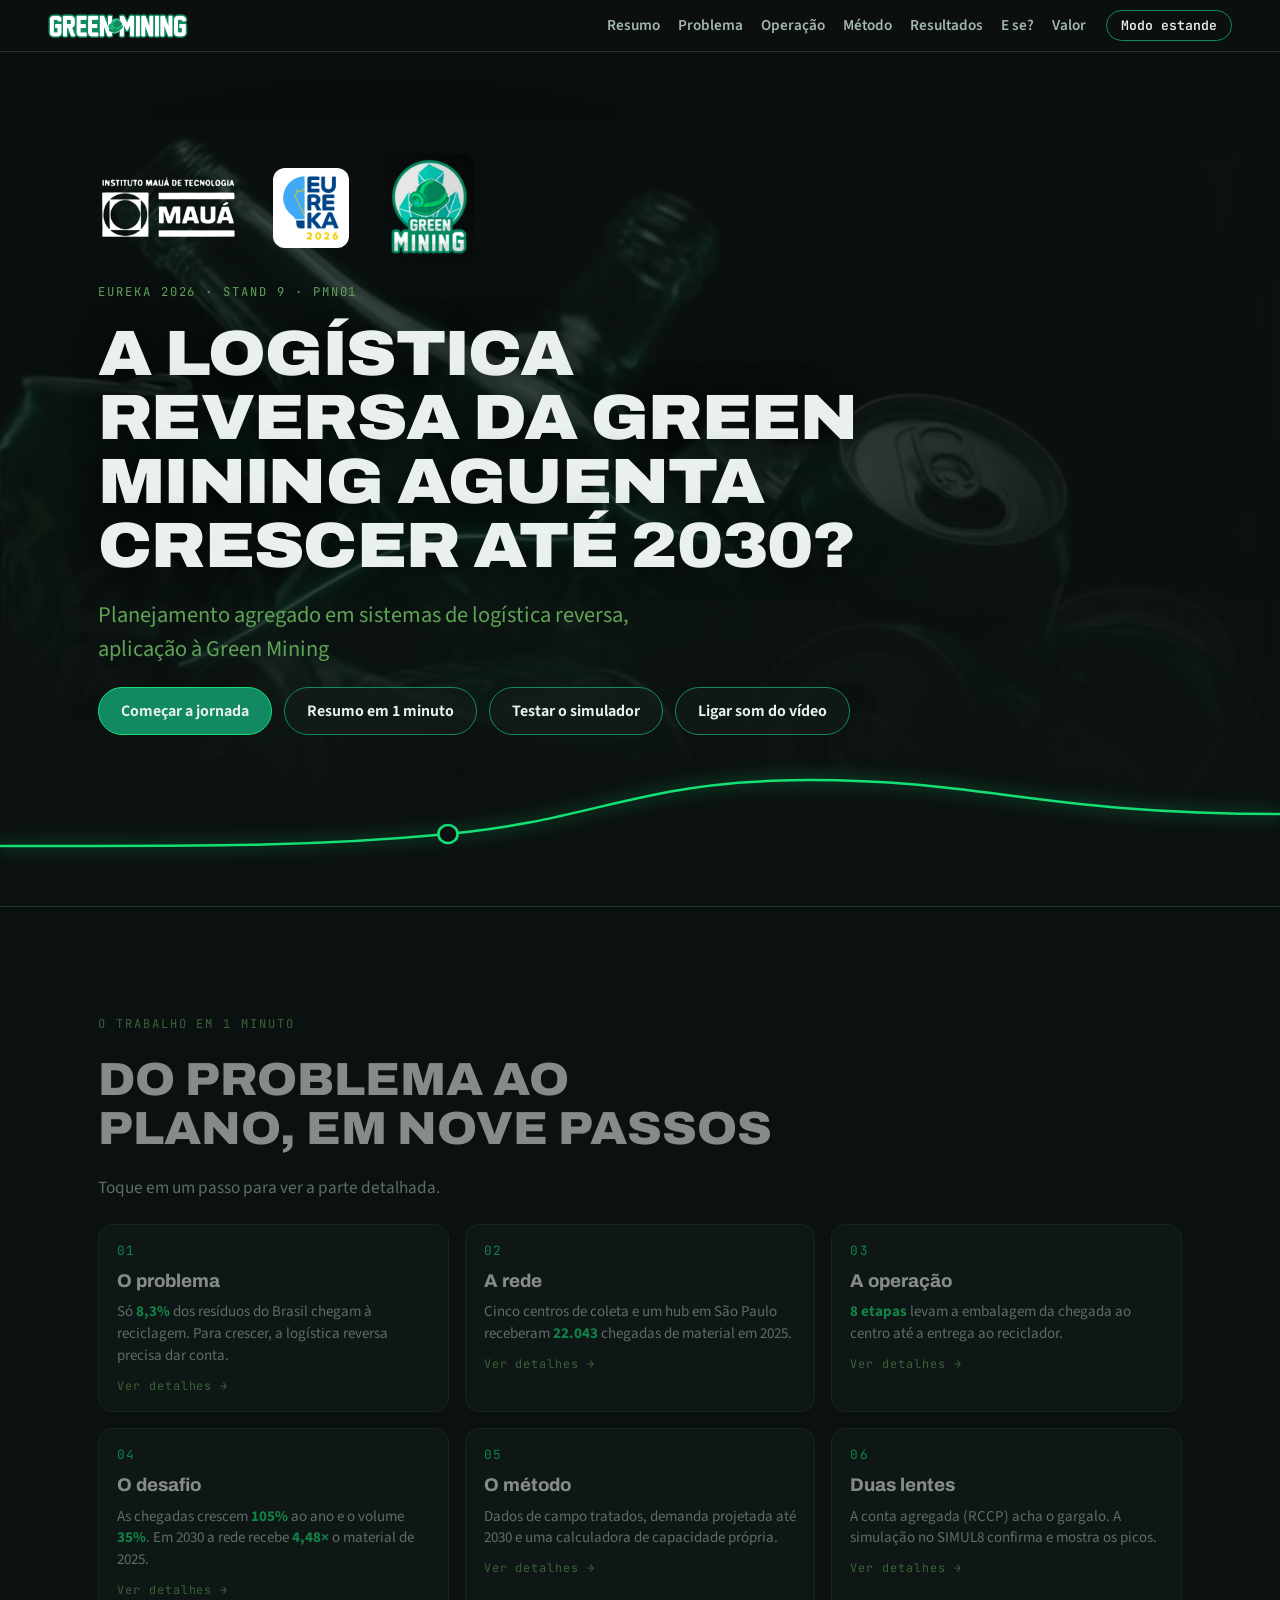
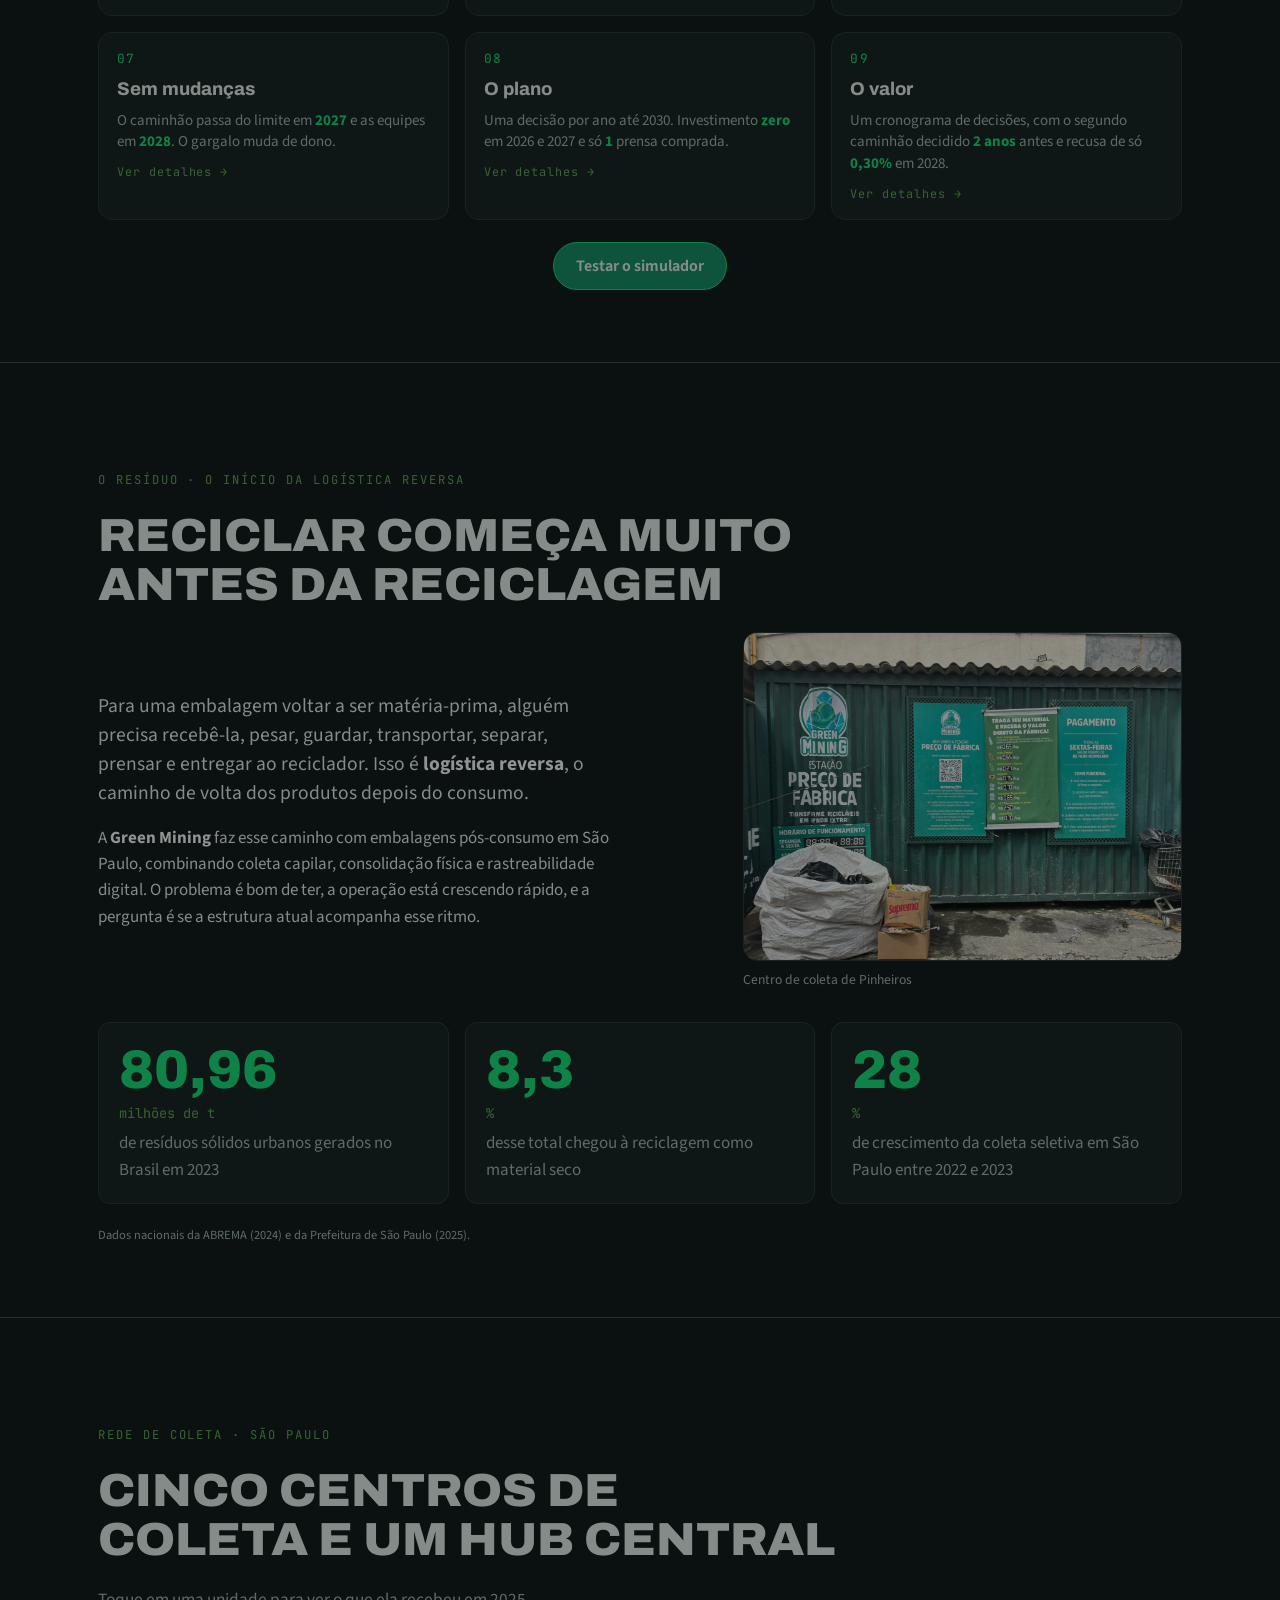
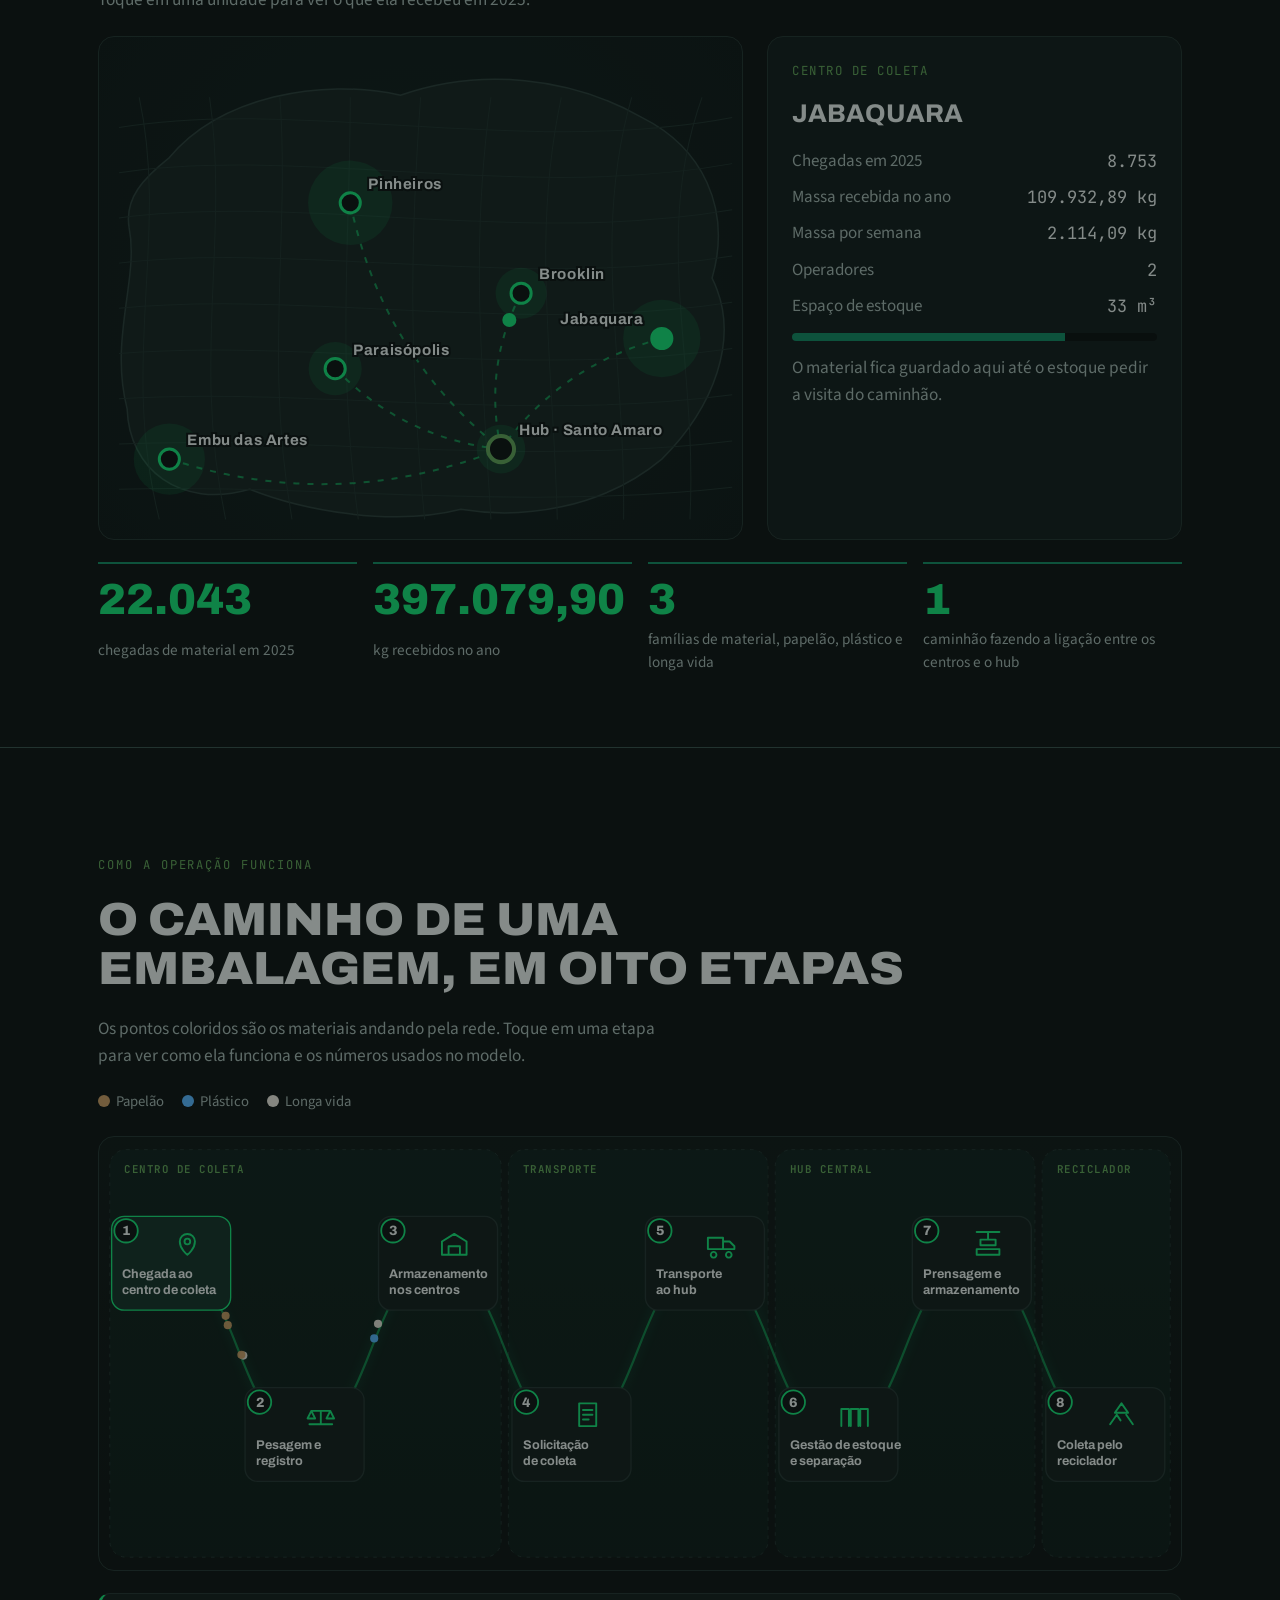
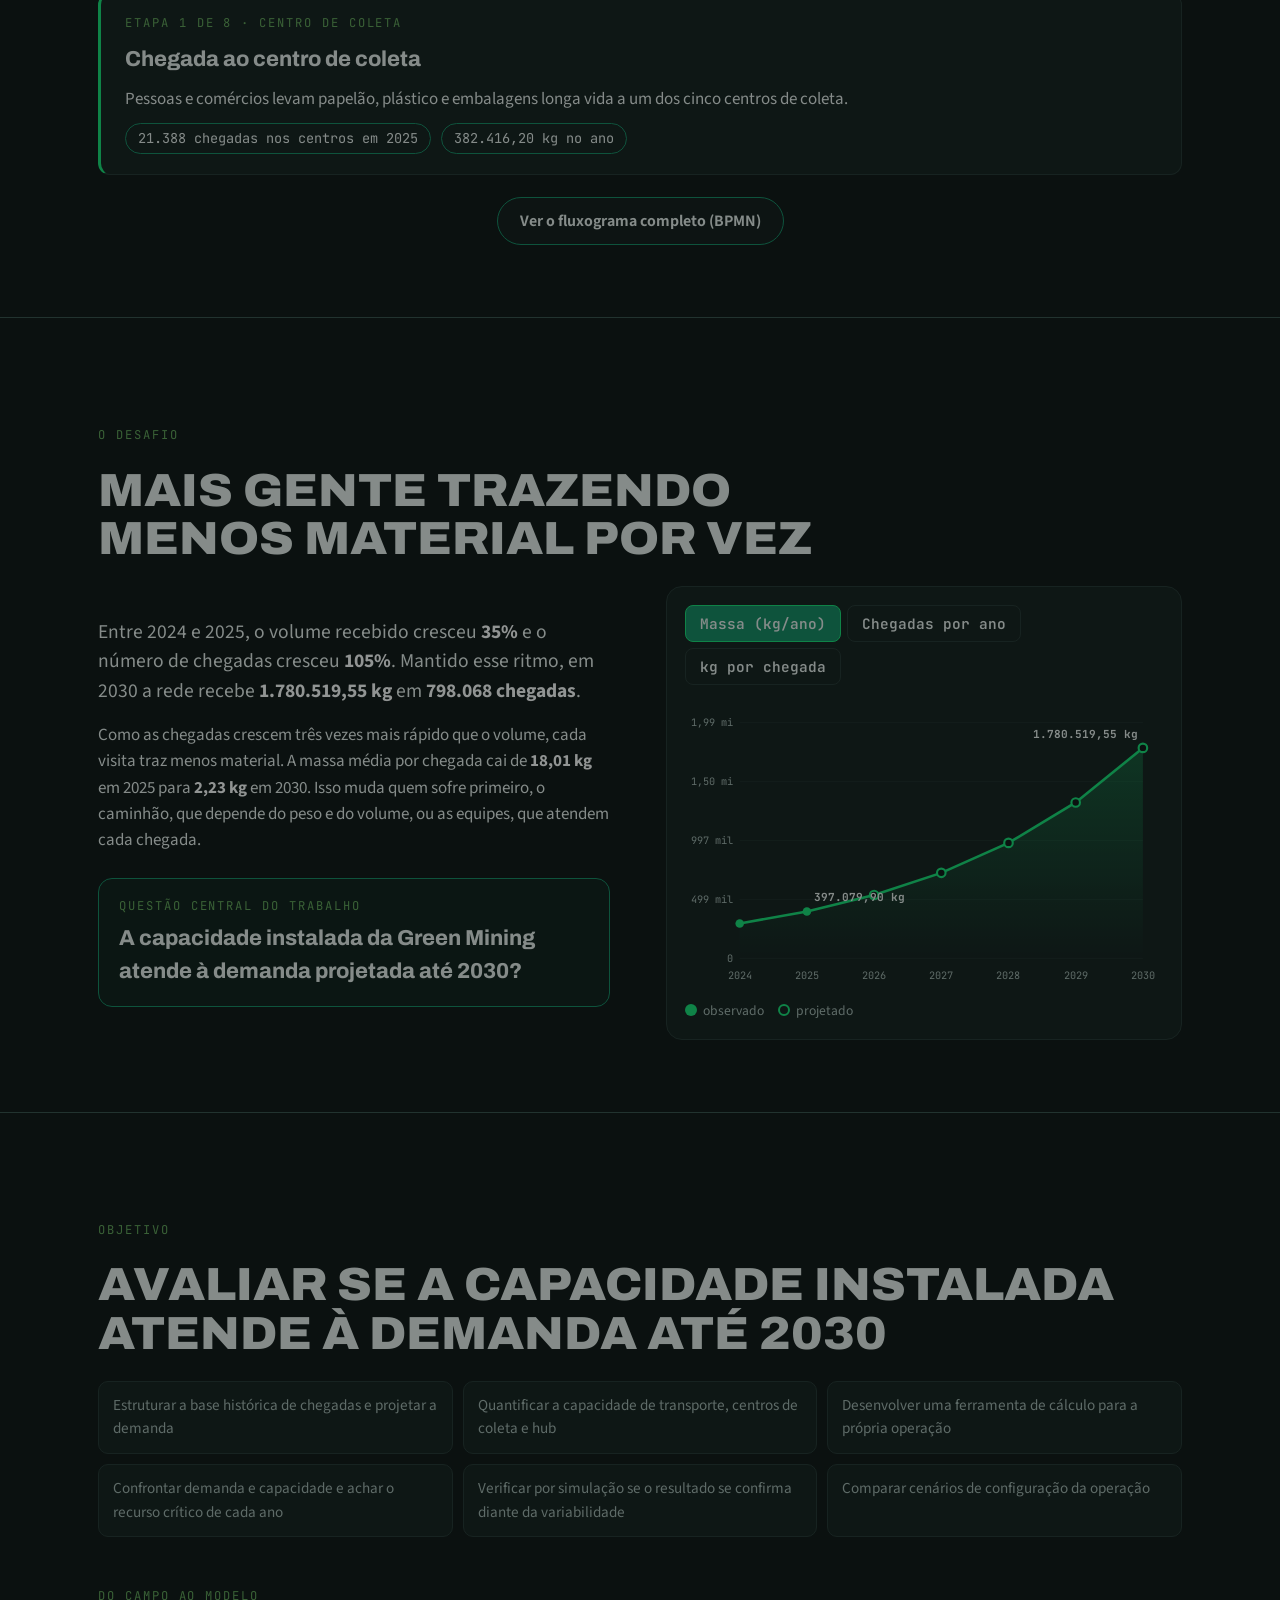
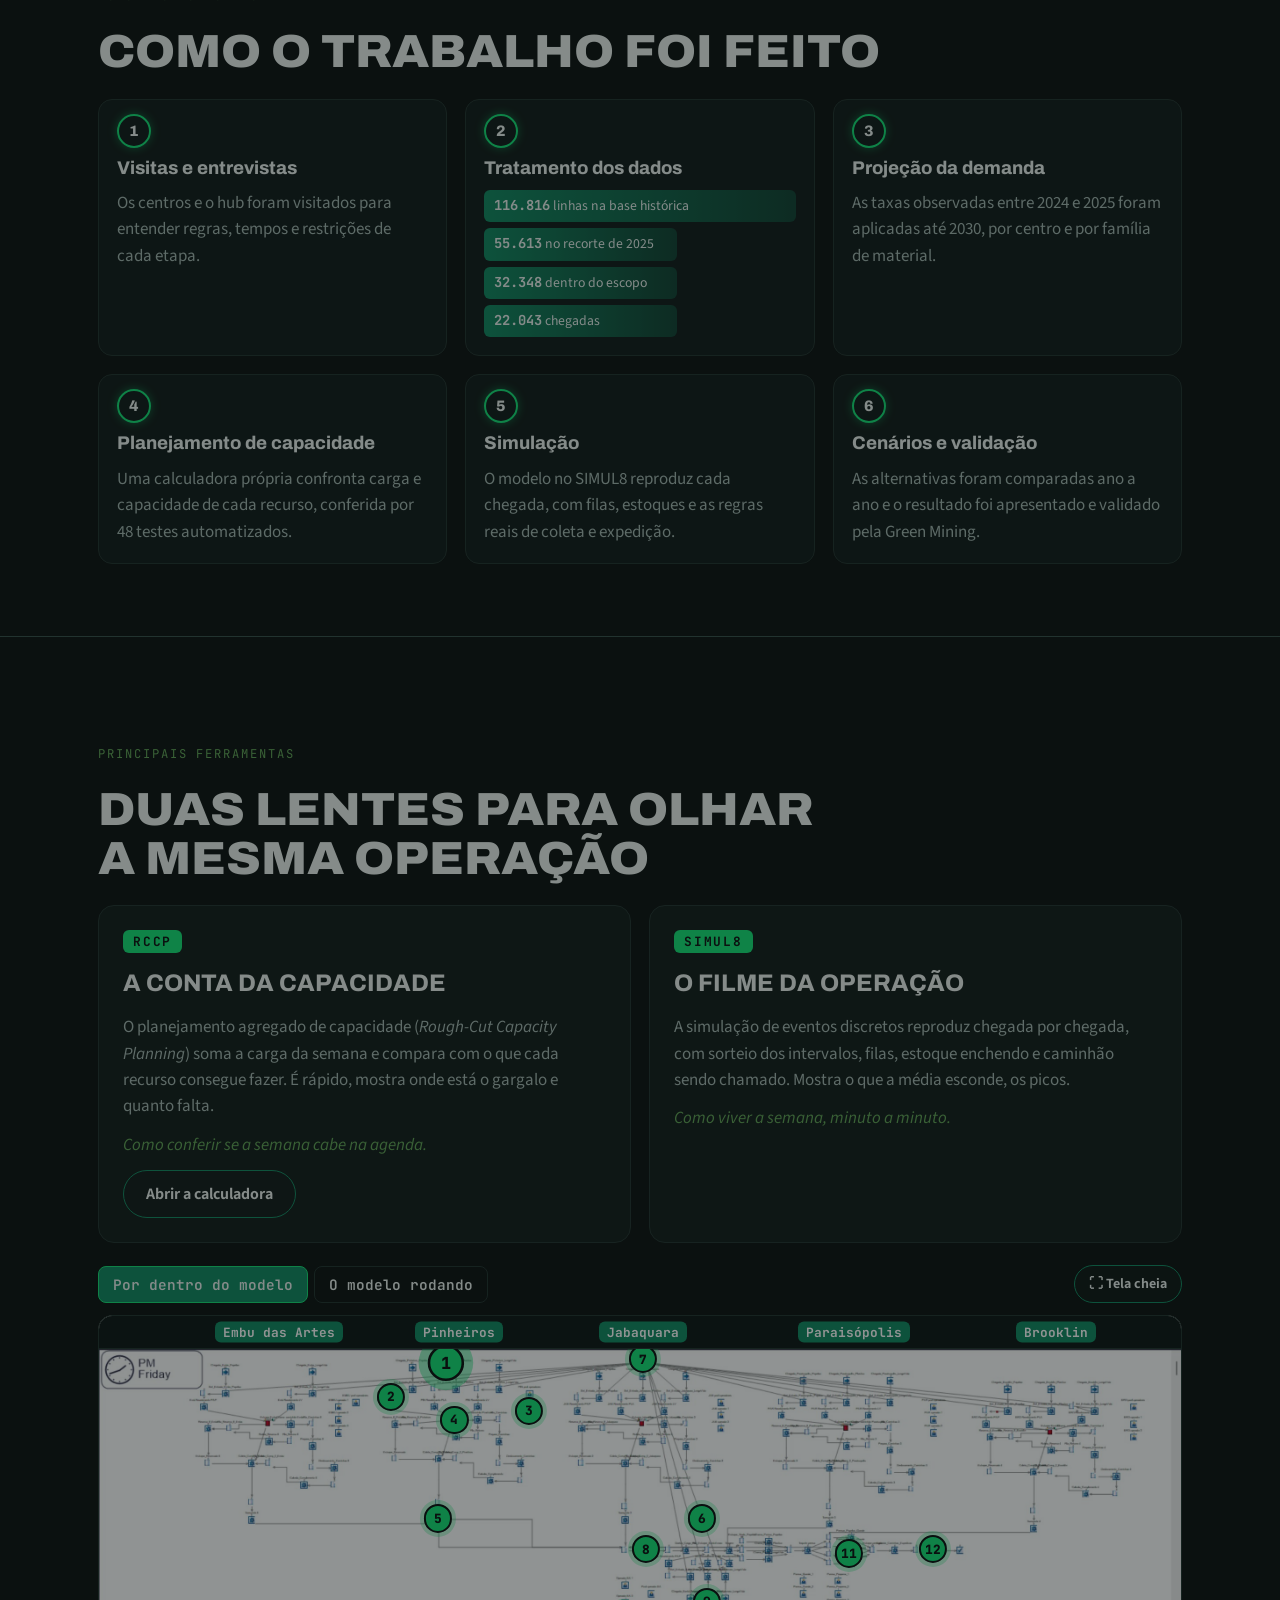
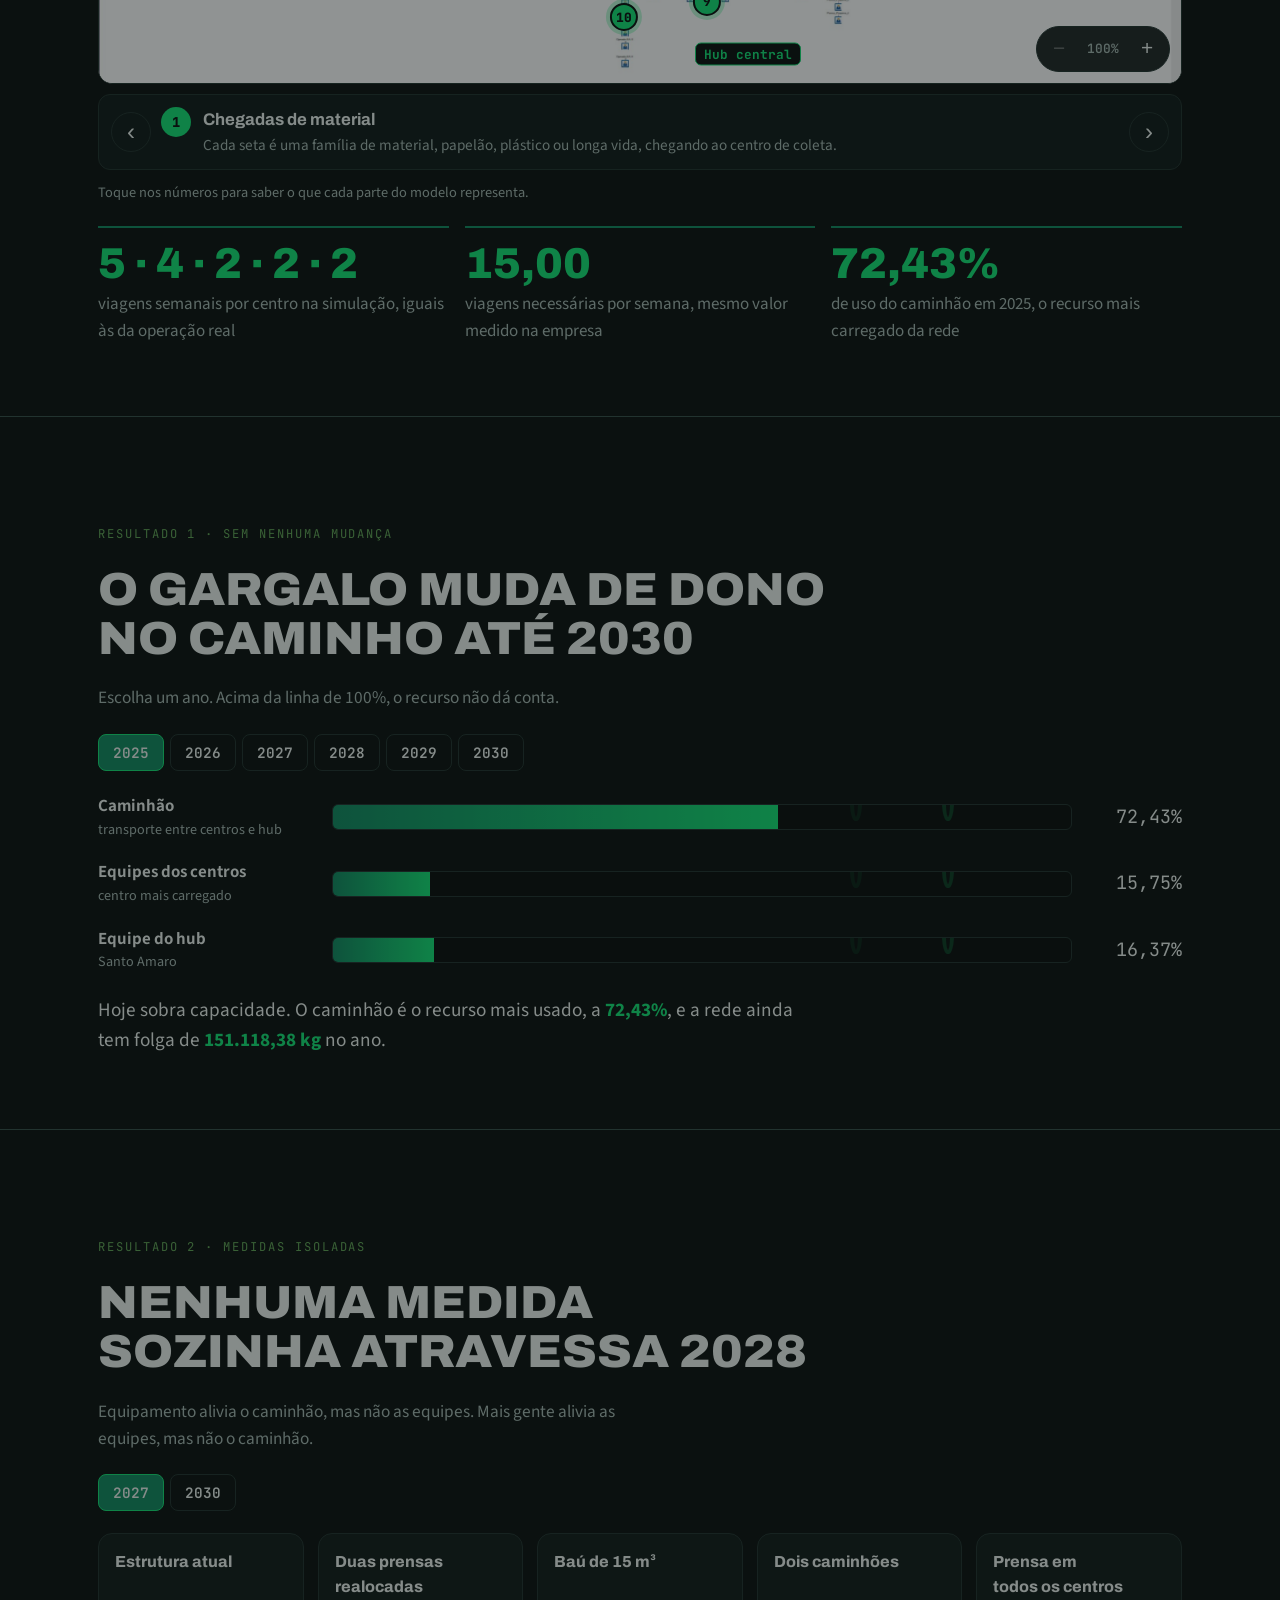
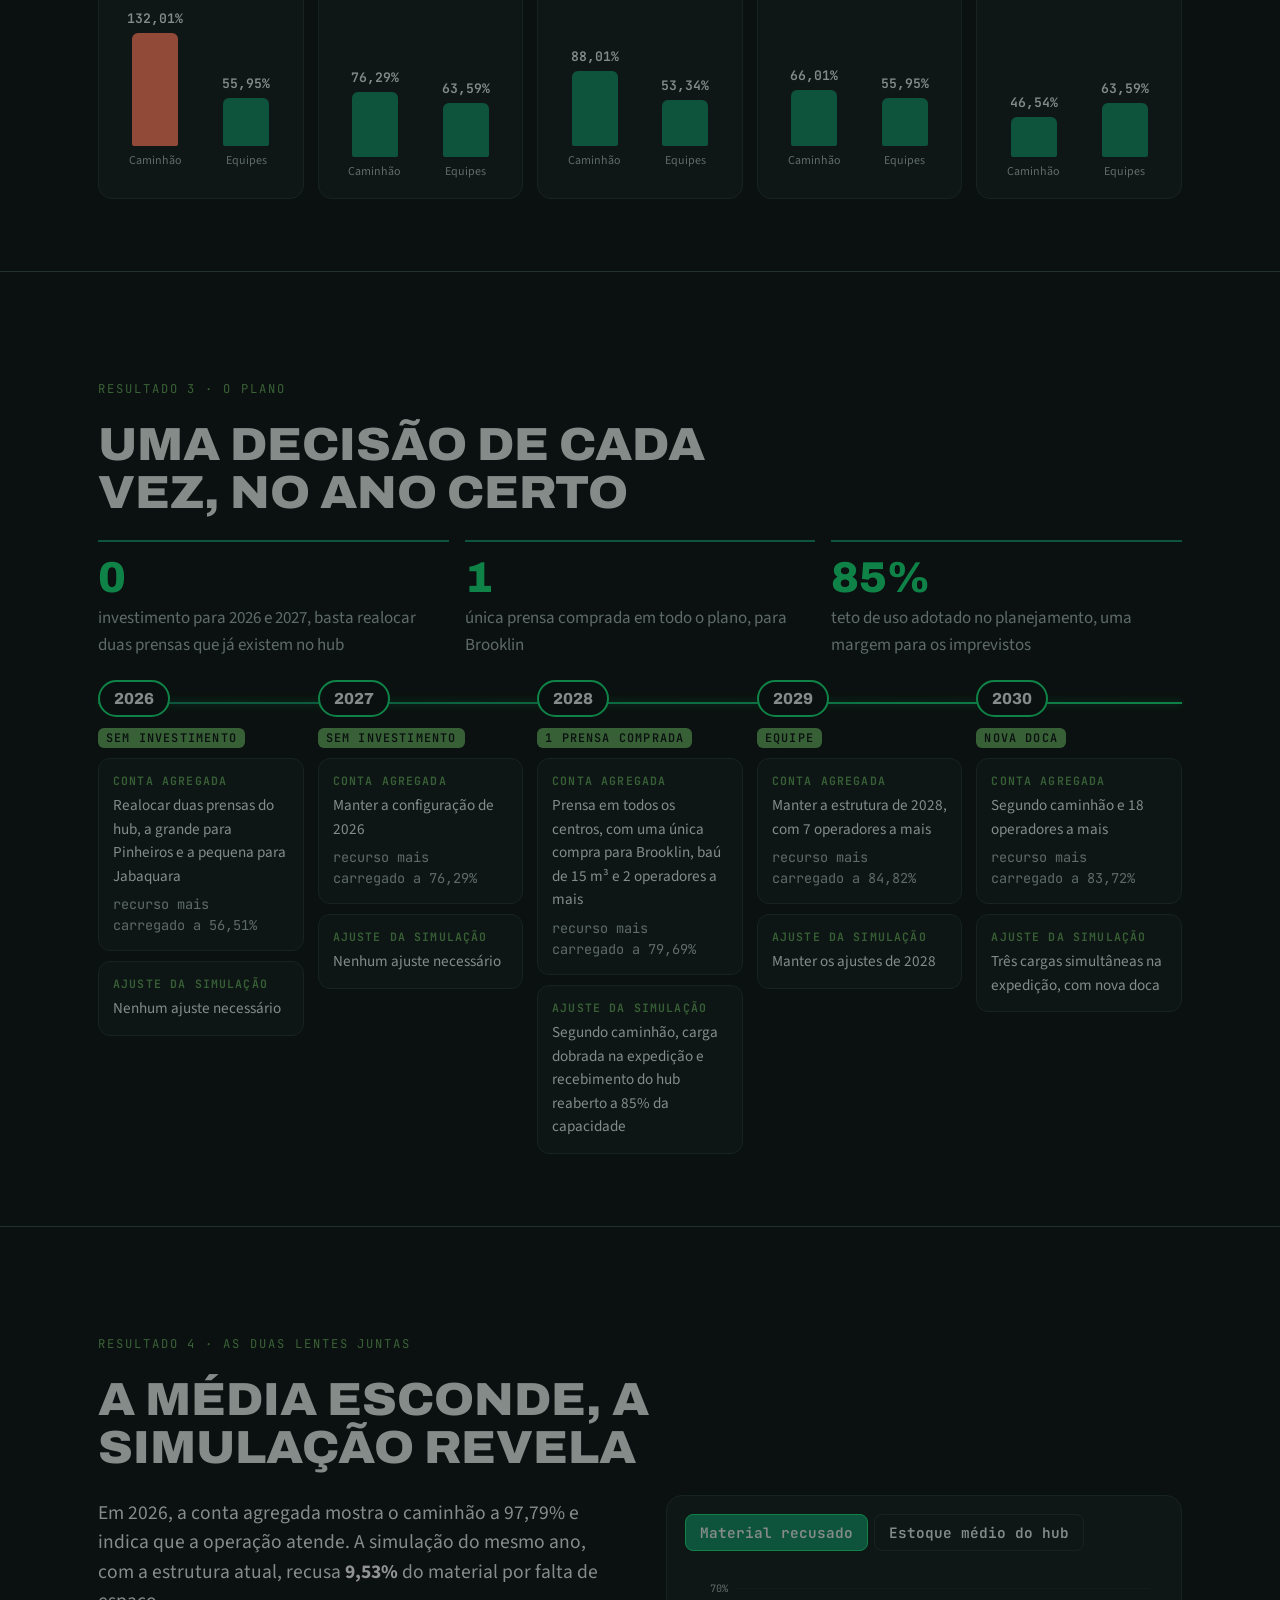
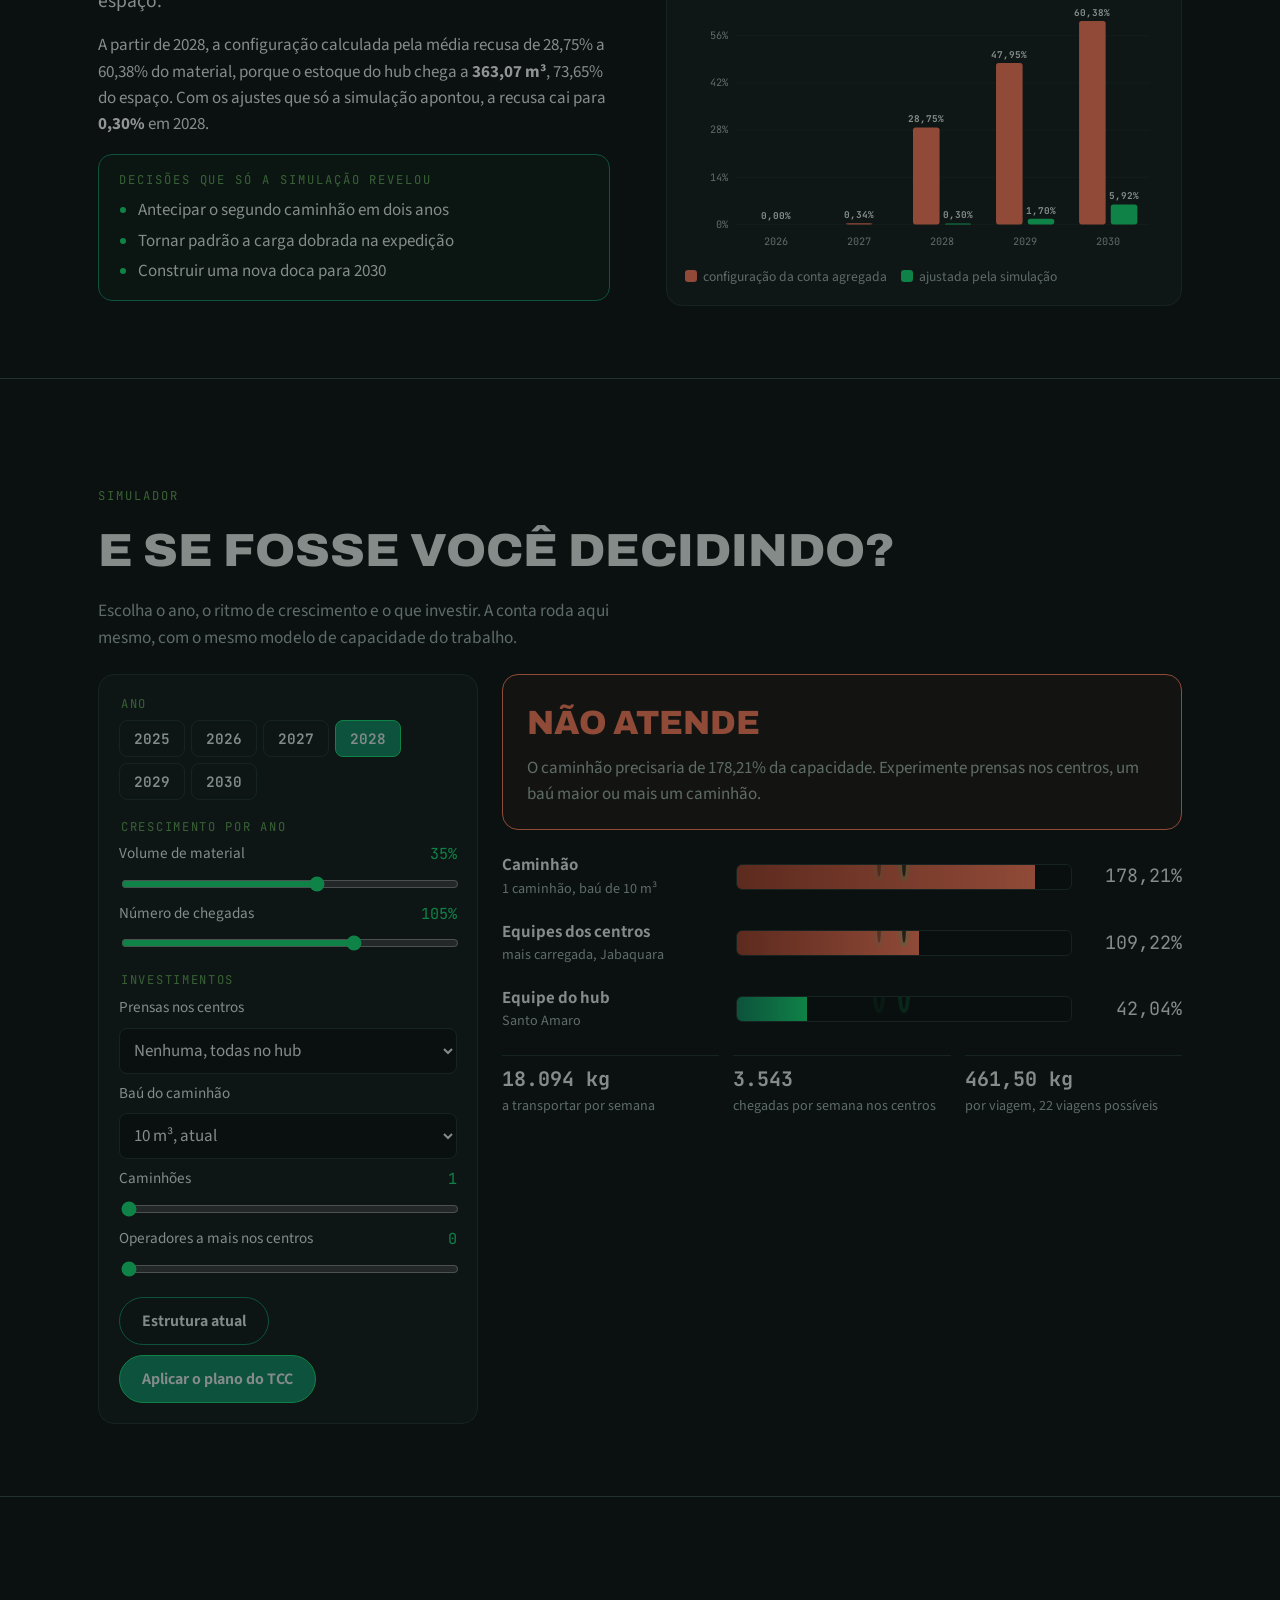
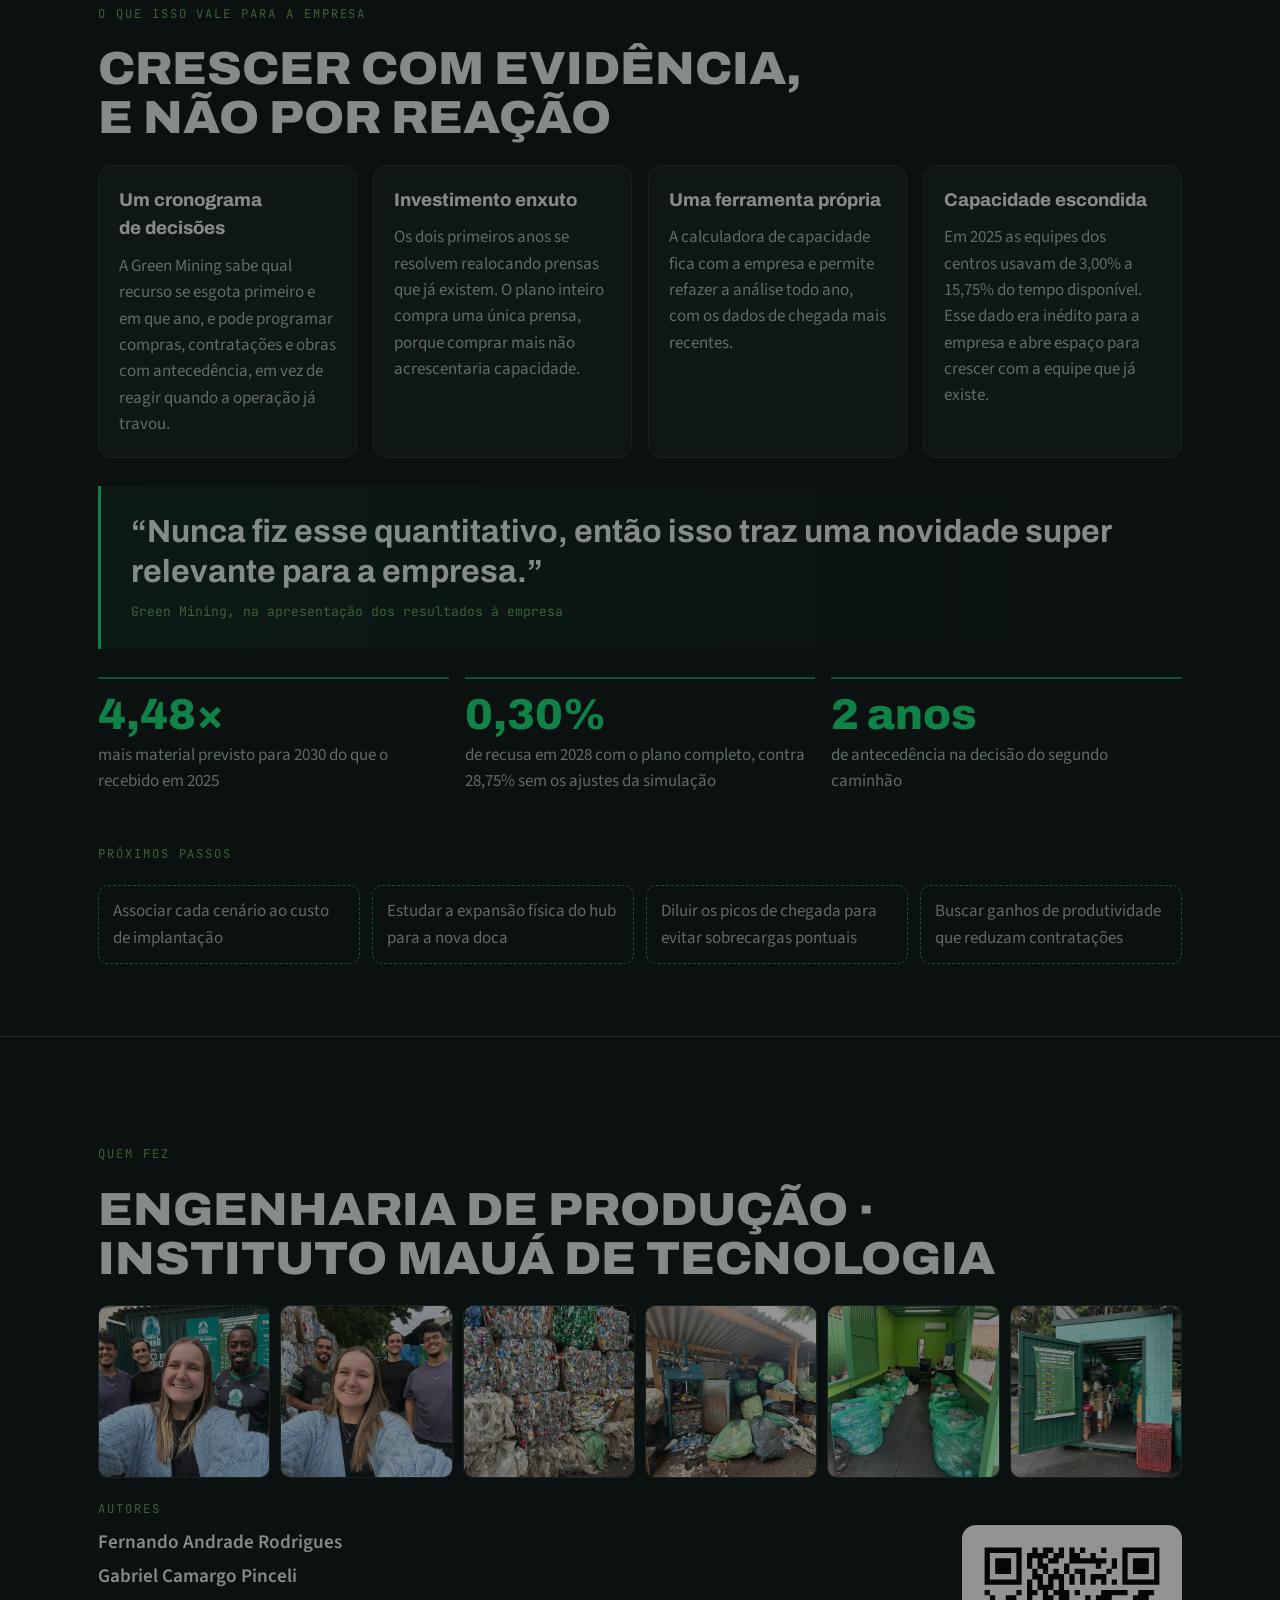
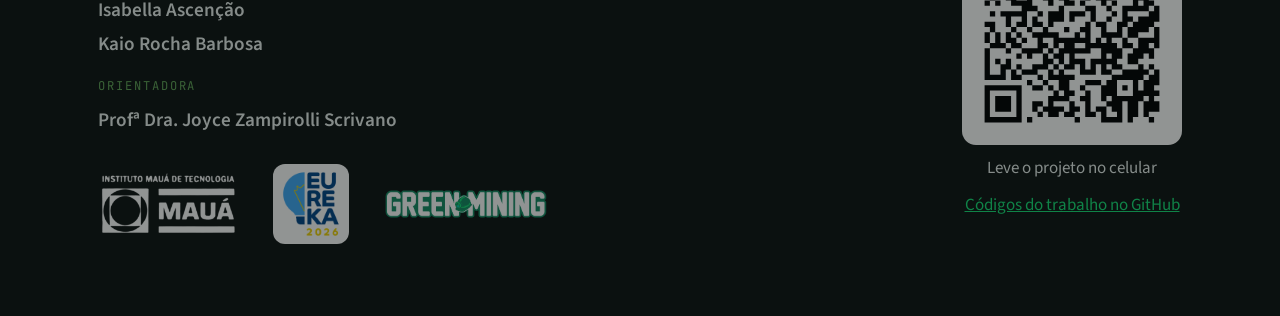
==== index.html @ 3278d695 "Zoom na imagem do modelo e rótulo do hub reposicionado Co-Authored-By: Claude Opus 5.5 (1M context) " ====
<!doctype html>
<html lang="pt-BR">
<head>
<meta charset="utf-8">
<meta name="viewport" content="width=device-width, initial-scale=1, viewport-fit=cover">
<title>Green Mining · Capacidade até 2030</title>
<meta name="description" content="Planejamento agregado em sistemas de logística reversa: aplicação à Green Mining. TCC de Engenharia de Produção do Instituto Mauá de Tecnologia, Eureka 2026.">
<meta name="theme-color" content="#0b1110">
<meta property="og:title" content="A logística reversa da Green Mining aguenta crescer até 2030?">
<meta property="og:description" content="Planejamento de capacidade e simulação de eventos discretos aplicados à Green Mining. Eureka 2026, Stand 9.">
<meta property="og:image" content="assets/img/teaser-capa.jpg">
<link rel="icon" href="assets/img/favicon.svg" type="image/svg+xml">
<link rel="preconnect" href="https://fonts.googleapis.com">
<link rel="preconnect" href="https://fonts.gstatic.com" crossorigin>
<link rel="stylesheet" href="https://fonts.googleapis.com/css2?family=Archivo:wdth,wght@75..125,500..900&family=Source+Sans+3:ital,wght@0,400;0,600;0,700;1,400&family=JetBrains+Mono:wght@400;600&display=swap">
<link rel="stylesheet" href="assets/css/style.css?v=20261011d">
</head>
<body>

<header class="barra" id="barra">
  <a class="barra-marca" href="#inicio" aria-label="Início">
    <img src="assets/img/logo-green-mining.png" alt="Green Mining" width="1920" height="361">
  </a>
  <nav class="barra-nav" aria-label="Seções">
    <a href="#resumo">Resumo</a>
    <a href="#problema">Problema</a>
    <a href="#operacao">Operação</a>
    <a href="#metodo">Método</a>
    <a href="#resultados">Resultados</a>
    <a href="#e-se">E se?</a>
    <a href="#valor">Valor</a>
  </nav>
  <button class="botao-estande" id="botao-estande" type="button" aria-pressed="false" title="Tela cheia com apresentação automática">Modo estande</button>
</header>

<div class="trilho-linha" aria-hidden="true"><span id="progresso"></span></div>

<main>

<!-- 1. ABERTURA -->
<section class="tela abertura" id="inicio" data-titulo="Início">
  <video class="abertura-video" id="teaser" src="assets/video/teaser.mp4" poster="assets/img/teaser-capa.jpg" autoplay muted loop playsinline aria-hidden="true"></video>
  <div class="abertura-veu"></div>
  <div class="abertura-conteudo">
    <div class="logos">
      <img src="assets/img/logo-maua.png" alt="Instituto Mauá de Tecnologia" class="logo-maua" id="logo-maua">
      <img src="assets/img/logo-eureka.png" alt="Eureka 2026" class="logo-eureka">
      <img src="assets/img/selo-green-mining.jpg" alt="Green Mining" class="logo-selo">
    </div>
    <p class="olho">Eureka 2026 · Stand 9 · PMN01</p>
    <h1>A logística reversa da Green Mining aguenta crescer até&nbsp;2030?</h1>
    <p class="abertura-sub">Planejamento agregado em sistemas de logística reversa, aplicação à Green Mining</p>
    <div class="acoes">
      <a class="botao botao-cheio" href="#problema">Começar a jornada</a>
      <a class="botao" href="#resumo">Resumo em 1 minuto</a>
      <a class="botao" href="#e-se">Testar o simulador</a>
      <button class="botao botao-som" id="botao-som" type="button" aria-pressed="false">Ligar som do vídeo</button>
    </div>
  </div>
  <svg class="linha-luz" viewBox="0 0 1200 120" preserveAspectRatio="none" aria-hidden="true">
    <path d="M0,96 C220,96 300,96 420,84 C560,70 600,30 760,30 C920,30 980,64 1200,64"/>
    <circle cx="420" cy="84" r="9"/>
  </svg>
</section>

<!-- 1b. RESUMO -->
<section class="tela" id="resumo" data-titulo="Resumo">
  <div class="caixa">
    <p class="olho">O trabalho em 1 minuto</p>
    <h2>Do problema ao plano, em nove passos</h2>
    <p class="lead">Toque em um passo para ver a parte detalhada.</p>
    <ol class="resumo-grade">
      <li><a href="#problema"><span class="resumo-n">01</span><h3>O problema</h3><p>Só <b>8,3%</b> dos resíduos do Brasil chegam à reciclagem. Para crescer, a logística reversa precisa dar conta.</p></a></li>
      <li><a href="#rede"><span class="resumo-n">02</span><h3>A rede</h3><p>Cinco centros de coleta e um hub em São Paulo receberam <b>22.043</b> chegadas de material em 2025.</p></a></li>
      <li><a href="#operacao"><span class="resumo-n">03</span><h3>A operação</h3><p><b>8 etapas</b> levam a embalagem da chegada ao centro até a entrega ao reciclador.</p></a></li>
      <li><a href="#desafio"><span class="resumo-n">04</span><h3>O desafio</h3><p>As chegadas crescem <b>105%</b> ao ano e o volume <b>35%</b>. Em 2030 a rede recebe <b>4,48×</b> o material de 2025.</p></a></li>
      <li><a href="#metodo"><span class="resumo-n">05</span><h3>O método</h3><p>Dados de campo tratados, demanda projetada até 2030 e uma calculadora de capacidade própria.</p></a></li>
      <li><a href="#lentes"><span class="resumo-n">06</span><h3>Duas lentes</h3><p>A conta agregada (RCCP) acha o gargalo. A simulação no SIMUL8 confirma e mostra os picos.</p></a></li>
      <li><a href="#resultados"><span class="resumo-n">07</span><h3>Sem mudanças</h3><p>O caminhão passa do limite em <b>2027</b> e as equipes em <b>2028</b>. O gargalo muda de dono.</p></a></li>
      <li><a href="#plano"><span class="resumo-n">08</span><h3>O plano</h3><p>Uma decisão por ano até 2030. Investimento <b>zero</b> em 2026 e 2027 e só <b>1</b> prensa comprada.</p></a></li>
      <li><a href="#valor"><span class="resumo-n">09</span><h3>O valor</h3><p>Um cronograma de decisões, com o segundo caminhão decidido <b>2 anos</b> antes e recusa de só <b>0,30%</b> em 2028.</p></a></li>
    </ol>
    <div class="acoes acoes-centro">
      <a class="botao botao-cheio" href="#e-se">Testar o simulador</a>
    </div>
  </div>
</section>

<!-- 2. PROBLEMA -->
<section class="tela" id="problema" data-titulo="O resíduo">
  <div class="caixa">
    <p class="olho">O resíduo · o início da logística reversa</p>
    <h2>Reciclar começa muito antes da reciclagem</h2>
    <div class="duas-colunas">
      <div class="texto">
        <p class="grande">Para uma embalagem voltar a ser matéria-prima, alguém precisa recebê-la, pesar, guardar, transportar, separar, prensar e entregar ao reciclador. Isso é <strong>logística reversa</strong>, o caminho de volta dos produtos depois do consumo.</p>
        <p>A <strong>Green Mining</strong> faz esse caminho com embalagens pós-consumo em São Paulo, combinando coleta capilar, consolidação física e rastreabilidade digital. O problema é bom de ter, a operação está crescendo rápido, e a pergunta é se a estrutura atual acompanha esse ritmo.</p>
      </div>
      <figure class="foto-moldura">
        <img src="assets/img/cc-pinheiros.jpg" alt="Centro de coleta da Green Mining em Pinheiros" loading="lazy">
        <figcaption>Centro de coleta de Pinheiros</figcaption>
      </figure>
    </div>
    <div class="numeros-contexto">
      <div class="numero"><span class="num" data-conta="80.96" data-casas="2">80,96</span><span class="un">milhões de t</span><p>de resíduos sólidos urbanos gerados no Brasil em 2023</p></div>
      <div class="numero"><span class="num" data-conta="8.3" data-casas="1">8,3</span><span class="un">%</span><p>desse total chegou à reciclagem como material seco</p></div>
      <div class="numero"><span class="num" data-conta="28" data-casas="0">28</span><span class="un">%</span><p>de crescimento da coleta seletiva em São Paulo entre 2022 e 2023</p></div>
    </div>
    <p class="fonte-mini">Dados nacionais da ABREMA (2024) e da Prefeitura de São Paulo (2025).</p>
  </div>
</section>

<!-- 3. A REDE -->
<section class="tela" id="rede" data-titulo="A rede">
  <div class="caixa">
    <p class="olho">Rede de coleta · São Paulo</p>
    <h2>Cinco centros de coleta e um hub central</h2>
    <p class="lead">Toque em uma unidade para ver o que ela recebeu em 2025.</p>
    <div class="rede-grade">
      <div class="mapa-caixa">
        <svg class="mapa" id="mapa" viewBox="0 0 640 500" role="img" aria-label="Mapa estilizado da rede da Green Mining"></svg>
      </div>
      <aside class="ficha" id="ficha" aria-live="polite"></aside>
    </div>
    <div class="contadores">
      <div><span class="num" data-conta="22043" data-casas="0">22.043</span><p>chegadas de material em 2025</p></div>
      <div><span class="num" data-conta="397079.9" data-casas="2">397.079,90</span><p>kg recebidos no ano</p></div>
      <div><span class="num">3</span><p>famílias de material, papelão, plástico e longa vida</p></div>
      <div><span class="num">1</span><p>caminhão fazendo a ligação entre os centros e o hub</p></div>
    </div>
  </div>
</section>

<!-- 4. OPERAÇÃO -->
<section class="tela" id="operacao" data-titulo="Operação">
  <div class="caixa">
    <p class="olho">Como a operação funciona</p>
    <h2>O caminho de uma embalagem, em oito etapas</h2>
    <p class="lead">Os pontos coloridos são os materiais andando pela rede. Toque em uma etapa para ver como ela funciona e os números usados no modelo.</p>
    <div class="legenda-materiais">
      <span><i class="m-papelao"></i>Papelão</span><span><i class="m-plastico"></i>Plástico</span><span><i class="m-longavida"></i>Longa vida</span>
    </div>
    <div class="fluxo-caixa">
      <svg class="fluxo" id="fluxo" viewBox="0 0 1200 480" role="img" aria-label="Fluxo animado das oito etapas da operação"></svg>
    </div>
    <div class="etapa-painel" id="etapa-painel" aria-live="polite"></div>
    <div class="acoes acoes-centro">
      <button class="botao" type="button" id="abrir-bpmn">Ver o fluxograma completo (BPMN)</button>
    </div>
  </div>
</section>

<!-- 5. DESAFIO -->
<section class="tela" id="desafio" data-titulo="O desafio">
  <div class="caixa">
    <p class="olho">O desafio</p>
    <h2>Mais gente trazendo menos material por vez</h2>
    <div class="duas-colunas duas-colunas-largo">
      <div class="texto">
        <p class="grande">Entre 2024 e 2025, o volume recebido cresceu <strong>35%</strong> e o número de chegadas cresceu <strong>105%</strong>. Mantido esse ritmo, em 2030 a rede recebe <strong>1.780.519,55 kg</strong> em <strong>798.068 chegadas</strong>.</p>
        <p>Como as chegadas crescem três vezes mais rápido que o volume, cada visita traz menos material. A massa média por chegada cai de <strong>18,01 kg</strong> em 2025 para <strong>2,23 kg</strong> em 2030. Isso muda quem sofre primeiro, o caminhão, que depende do peso e do volume, ou as equipes, que atendem cada chegada.</p>
        <div class="pergunta">
          <span class="olho">Questão central do trabalho</span>
          <p>A capacidade instalada da Green Mining atende à demanda projetada até 2030?</p>
        </div>
      </div>
      <div class="grafico-caixa">
        <div class="alternar" role="group" aria-label="Indicador">
          <button type="button" class="ativo" data-serie="massa" aria-pressed="true">Massa (kg/ano)</button>
          <button type="button" data-serie="chegadas" aria-pressed="false">Chegadas por ano</button>
          <button type="button" data-serie="porChegada" aria-pressed="false">kg por chegada</button>
        </div>
        <svg class="grafico" id="grafico-demanda" viewBox="0 0 560 340" role="img" aria-label="Demanda observada e projetada de 2024 a 2030"></svg>
        <p class="nota-grafico"><span class="ponto-obs"></span>observado <span class="ponto-proj"></span>projetado</p>
      </div>
    </div>
  </div>
</section>

<!-- 6. OBJETIVO E MÉTODO -->
<section class="tela" id="metodo" data-titulo="Método">
  <div class="caixa">
    <p class="olho">Objetivo</p>
    <h2>Avaliar se a capacidade instalada atende à demanda até 2030</h2>
    <ul class="objetivos">
      <li>Estruturar a base histórica de chegadas e projetar a demanda</li>
      <li>Quantificar a capacidade de transporte, centros de coleta e hub</li>
      <li>Desenvolver uma ferramenta de cálculo para a própria operação</li>
      <li>Confrontar demanda e capacidade e achar o recurso crítico de cada ano</li>
      <li>Verificar por simulação se o resultado se confirma diante da variabilidade</li>
      <li>Comparar cenários de configuração da operação</li>
    </ul>

    <p class="olho espaco-topo">Do campo ao modelo</p>
    <h2>Como o trabalho foi feito</h2>
    <ol class="passos" id="passos">
      <li><h3>Visitas e entrevistas</h3><p>Os centros e o hub foram visitados para entender regras, tempos e restrições de cada etapa.</p></li>
      <li><h3>Tratamento dos dados</h3>
        <div class="funil" aria-label="Funil do tratamento da base">
          <div style="--w:100%"><b>116.816</b> linhas na base histórica</div>
          <div style="--w:47.6%"><b>55.613</b> no recorte de 2025</div>
          <div style="--w:27.7%"><b>32.348</b> dentro do escopo</div>
          <div style="--w:18.9%"><b>22.043</b> chegadas</div>
        </div>
      </li>
      <li><h3>Projeção da demanda</h3><p>As taxas observadas entre 2024 e 2025 foram aplicadas até 2030, por centro e por família de material.</p></li>
      <li><h3>Planejamento de capacidade</h3><p>Uma calculadora própria confronta carga e capacidade de cada recurso, conferida por 48 testes automatizados.</p></li>
      <li><h3>Simulação</h3><p>O modelo no SIMUL8 reproduz cada chegada, com filas, estoques e as regras reais de coleta e expedição.</p></li>
      <li><h3>Cenários e validação</h3><p>As alternativas foram comparadas ano a ano e o resultado foi apresentado e validado pela Green Mining.</p></li>
    </ol>
  </div>
</section>

<!-- 7. DUAS LENTES -->
<section class="tela" id="lentes" data-titulo="Duas lentes">
  <div class="caixa">
    <p class="olho">Principais ferramentas</p>
    <h2>Duas lentes para olhar a mesma operação</h2>
    <div class="lentes">
      <article class="lente">
        <span class="lente-tag">RCCP</span>
        <h3>A conta da capacidade</h3>
        <p>O planejamento agregado de capacidade (<em>Rough-Cut Capacity Planning</em>) soma a carga da semana e compara com o que cada recurso consegue fazer. É rápido, mostra onde está o gargalo e quanto falta.</p>
        <p class="analogia">Como conferir se a semana cabe na agenda.</p>
        <a class="botao" href="https://rccp-green-mining-capacidade.fernandogfa.chatgpt.site" target="_blank" rel="noopener">Abrir a calculadora</a>
      </article>
      <article class="lente">
        <span class="lente-tag">SIMUL8</span>
        <h3>O filme da operação</h3>
        <p>A simulação de eventos discretos reproduz chegada por chegada, com sorteio dos intervalos, filas, estoque enchendo e caminhão sendo chamado. Mostra o que a média esconde, os picos.</p>
        <p class="analogia">Como viver a semana, minuto a minuto.</p>
      </article>
    </div>
    <div class="midia" id="midia">
      <div class="midia-topo">
        <div class="alternar" role="tablist" aria-label="Imagem ou vídeo do modelo" id="midia-abas">
          <button type="button" role="tab" class="ativo" aria-selected="true" data-slide="0">Por dentro do modelo</button>
          <button type="button" role="tab" aria-selected="false" data-slide="1">O modelo rodando</button>
        </div>
        <button type="button" class="botao botao-mini" id="tela-cheia" aria-label="Ver em tela cheia">⛶ Tela cheia</button>
      </div>
      <div class="midia-janela">
        <div class="midia-trilho" id="midia-trilho">
          <div class="midia-slide" role="tabpanel" aria-label="Por dentro do modelo">
            <div class="modelo" id="modelo">
              <div class="modelo-quadro">
              <div class="zoom" role="group" aria-label="Zoom da imagem">
                <button type="button" id="zoom-menos" aria-label="Diminuir zoom">−</button>
                <span id="zoom-valor" aria-live="polite">100%</span>
                <button type="button" id="zoom-mais" aria-label="Aumentar zoom">+</button>
              </div>
              <div class="modelo-img" id="modelo-quadro">
                <div class="modelo-faixa" id="modelo-faixa"></div>
                <div class="modelo-tela" id="modelo-img">
                  <img src="assets/img/simul8-modelo-anotado.jpg" alt="Modelo de simulação da rede da Green Mining no SIMUL8, com os cinco centros de coleta no alto e o hub embaixo" width="2466" height="760">
                </div>
              </div>
              </div>
              <div class="modelo-info" aria-live="polite">
                <button type="button" class="seta" id="modelo-ant" aria-label="Elemento anterior">‹</button>
                <div class="modelo-info-texto"><span class="n" id="modelo-n">1</span><div><b id="modelo-titulo"></b><p id="modelo-texto"></p></div></div>
                <button type="button" class="seta" id="modelo-prox" aria-label="Próximo elemento">›</button>
              </div>
            </div>
          </div>
          <div class="midia-slide" role="tabpanel" aria-label="O modelo rodando">
            <figure class="video-simul8" id="video-simul8">
              <div class="video-moldura">
                <video id="simul8" controls muted playsinline loop preload="metadata" poster="assets/img/simul8-modelo-anotado.jpg">
                  <source src="assets/video/simul8.mp4" type="video/mp4">
                </video>
              </div>
              <div class="video-controles">
                <span class="olho">Velocidade</span>
                <div class="alternar" role="group" aria-label="Velocidade do vídeo" id="velocidade">
                  <button type="button" class="ativo" data-v="1" aria-pressed="true">1×</button>
                  <button type="button" data-v="2" aria-pressed="false">2×</button>
                  <button type="button" data-v="4" aria-pressed="false">4×</button>
                  <button type="button" data-v="8" aria-pressed="false">8×</button>
                  <button type="button" data-v="16" aria-pressed="false">16×</button>
                </div>
              </div>
            </figure>
          </div>
        </div>
      </div>
      <p class="midia-legenda" id="midia-legenda">Toque nos números para saber o que cada parte do modelo representa.<span class="so-celular"> Arraste a imagem para os lados.</span></p>
    </div>
    <div class="validacao">
      <div><span class="num">5 · 4 · 2 · 2 · 2</span><p>viagens semanais por centro na simulação, iguais às da operação real</p></div>
      <div><span class="num">15,00</span><p>viagens necessárias por semana, mesmo valor medido na empresa</p></div>
      <div><span class="num">72,43%</span><p>de uso do caminhão em 2025, o recurso mais carregado da rede</p></div>
    </div>
  </div>
</section>

<!-- 8. RESULTADOS -->
<section class="tela" id="resultados" data-titulo="Resultados">
  <div class="caixa">
    <p class="olho">Resultado 1 · sem nenhuma mudança</p>
    <h2>O gargalo muda de dono no caminho até 2030</h2>
    <p class="lead">Escolha um ano. Acima da linha de 100%, o recurso não dá conta.</p>
    <div class="anos" id="anos" role="group" aria-label="Ano"></div>
    <div class="barras" id="barras-sem"></div>
    <p class="recado" id="recado-sem" aria-live="polite"></p>
  </div>
</section>

<section class="tela" id="isoladas" data-titulo="Medidas isoladas">
  <div class="caixa">
    <p class="olho">Resultado 2 · medidas isoladas</p>
    <h2>Nenhuma medida sozinha atravessa 2028</h2>
    <p class="lead">Equipamento alivia o caminhão, mas não as equipes. Mais gente alivia as equipes, mas não o caminhão.</p>
    <div class="alternar" role="group" aria-label="Ano" id="alternar-isoladas">
      <button type="button" class="ativo" data-ano="2027" aria-pressed="true">2027</button>
      <button type="button" data-ano="2030" aria-pressed="false">2030</button>
    </div>
    <div class="isoladas" id="isoladas-grade"></div>
  </div>
</section>

<section class="tela" id="plano" data-titulo="O plano">
  <div class="caixa">
    <p class="olho">Resultado 3 · o plano</p>
    <h2>Uma decisão de cada vez, no ano certo</h2>
    <div class="destaques">
      <div><span class="num">0</span><p>investimento para 2026 e 2027, basta realocar duas prensas que já existem no hub</p></div>
      <div><span class="num">1</span><p>única prensa comprada em todo o plano, para Brooklin</p></div>
      <div><span class="num">85%</span><p>teto de uso adotado no planejamento, uma margem para os imprevistos</p></div>
    </div>
    <ol class="linha-tempo" id="linha-tempo"></ol>
  </div>
</section>

<section class="tela" id="comparacao" data-titulo="A média esconde">
  <div class="caixa">
    <p class="olho">Resultado 4 · as duas lentes juntas</p>
    <h2>A média esconde, a simulação revela</h2>
    <div class="duas-colunas duas-colunas-largo">
      <div class="texto">
        <p class="grande">Em 2026, a conta agregada mostra o caminhão a 97,79% e indica que a operação atende. A simulação do mesmo ano, com a estrutura atual, recusa <strong>9,53%</strong> do material por falta de espaço.</p>
        <p>A partir de 2028, a configuração calculada pela média recusa de 28,75% a 60,38% do material, porque o estoque do hub chega a <strong>363,07 m³</strong>, 73,65% do espaço. Com os ajustes que só a simulação apontou, a recusa cai para <strong>0,30%</strong> em 2028.</p>
        <div class="tres-decisoes">
          <span class="olho">Decisões que só a simulação revelou</span>
          <ul>
            <li>Antecipar o segundo caminhão em dois anos</li>
            <li>Tornar padrão a carga dobrada na expedição</li>
            <li>Construir uma nova doca para 2030</li>
          </ul>
        </div>
      </div>
      <div class="grafico-caixa">
        <div class="alternar" role="group" aria-label="Indicador" id="alternar-comp">
          <button type="button" class="ativo" data-serie="recusa" aria-pressed="true">Material recusado</button>
          <button type="button" data-serie="estoque" aria-pressed="false">Estoque médio do hub</button>
        </div>
        <svg class="grafico" id="grafico-comp" viewBox="0 0 560 340" role="img" aria-label="Comparação entre a configuração calculada pela média e a ajustada pela simulação"></svg>
        <p class="nota-grafico"><span class="ponto-a"></span>configuração da conta agregada <span class="ponto-b"></span>ajustada pela simulação</p>
      </div>
    </div>
  </div>
</section>

<!-- 9. E SE -->
<section class="tela" id="e-se" data-titulo="E se?">
  <div class="caixa">
    <p class="olho">Simulador</p>
    <h2>E se fosse você decidindo?</h2>
    <p class="lead">Escolha o ano, o ritmo de crescimento e o que investir. A conta roda aqui mesmo, com o mesmo modelo de capacidade do trabalho.</p>
    <div class="ese">
      <form class="ese-controles" id="ese-form" onsubmit="return false">
        <fieldset>
          <legend>Ano</legend>
          <div class="anos" id="ese-anos" role="group" aria-label="Ano do simulador"></div>
        </fieldset>
        <fieldset>
          <legend>Crescimento por ano</legend>
          <label for="ese-massa">Volume de material <output id="out-massa">35%</output></label>
          <input type="range" id="ese-massa" min="0" max="60" step="5" value="35">
          <label for="ese-chegadas">Número de chegadas <output id="out-chegadas">105%</output></label>
          <input type="range" id="ese-chegadas" min="0" max="150" step="5" value="105">
        </fieldset>
        <fieldset>
          <legend>Investimentos</legend>
          <label for="ese-prensas">Prensas nos centros</label>
          <select id="ese-prensas">
            <option value="0">Nenhuma, todas no hub</option>
            <option value="1">Duas realocadas do hub</option>
            <option value="2">Em todos os centros</option>
          </select>
          <label for="ese-bau">Baú do caminhão</label>
          <select id="ese-bau">
            <option value="10">10 m³, atual</option>
            <option value="15">15 m³</option>
          </select>
          <label for="ese-caminhoes">Caminhões <output id="out-caminhoes">1</output></label>
          <input type="range" id="ese-caminhoes" min="1" max="4" step="1" value="1">
          <label for="ese-operadores">Operadores a mais nos centros <output id="out-operadores">0</output></label>
          <input type="range" id="ese-operadores" min="0" max="30" step="1" value="0">
        </fieldset>
        <div class="ese-botoes">
          <button type="button" class="botao" id="ese-atual">Estrutura atual</button>
          <button type="button" class="botao botao-cheio" id="ese-plano">Aplicar o plano do TCC</button>
        </div>
      </form>
      <div class="ese-resultado">
        <div class="veredito" id="ese-veredito" aria-live="polite"></div>
        <div class="barras" id="ese-barras"></div>
        <div class="ese-mini" id="ese-mini"></div>
      </div>
    </div>
  </div>
</section>

<!-- 10. VALOR -->
<section class="tela" id="valor" data-titulo="Valor">
  <div class="caixa">
    <p class="olho">O que isso vale para a empresa</p>
    <h2>Crescer com evidência, e não por reação</h2>
    <div class="valor-grade">
      <article><h3>Um cronograma de decisões</h3><p>A Green Mining sabe qual recurso se esgota primeiro e em que ano, e pode programar compras, contratações e obras com antecedência, em vez de reagir quando a operação já travou.</p></article>
      <article><h3>Investimento enxuto</h3><p>Os dois primeiros anos se resolvem realocando prensas que já existem. O plano inteiro compra uma única prensa, porque comprar mais não acrescentaria capacidade.</p></article>
      <article><h3>Uma ferramenta própria</h3><p>A calculadora de capacidade fica com a empresa e permite refazer a análise todo ano, com os dados de chegada mais recentes.</p></article>
      <article><h3>Capacidade escondida</h3><p>Em 2025 as equipes dos centros usavam de 3,00% a 15,75% do tempo disponível. Esse dado era inédito para a empresa e abre espaço para crescer com a equipe que já existe.</p></article>
    </div>
    <blockquote class="citacao">
      <p>“Nunca fiz esse quantitativo, então isso traz uma novidade super relevante para a empresa.”</p>
      <footer>Green Mining, na apresentação dos resultados à empresa</footer>
    </blockquote>
    <div class="impacto">
      <div><span class="num">4,48×</span><p>mais material previsto para 2030 do que o recebido em 2025</p></div>
      <div><span class="num">0,30%</span><p>de recusa em 2028 com o plano completo, contra 28,75% sem os ajustes da simulação</p></div>
      <div><span class="num">2 anos</span><p>de antecedência na decisão do segundo caminhão</p></div>
    </div>
    <p class="olho espaco-topo">Próximos passos</p>
    <ul class="proximos">
      <li>Associar cada cenário ao custo de implantação</li>
      <li>Estudar a expansão física do hub para a nova doca</li>
      <li>Diluir os picos de chegada para evitar sobrecargas pontuais</li>
      <li>Buscar ganhos de produtividade que reduzam contratações</li>
    </ul>
  </div>
</section>

<!-- 11. EQUIPE -->
<section class="tela" id="equipe" data-titulo="Equipe">
  <div class="caixa">
    <p class="olho">Quem fez</p>
    <h2>Engenharia de Produção · Instituto Mauá de Tecnologia</h2>
    <div class="galeria">
      <img src="assets/img/equipe-pinheiros.jpg" alt="Equipe em visita técnica ao centro de coleta de Pinheiros" loading="lazy">
      <img src="assets/img/equipe-hub.jpg" alt="Equipe em visita técnica ao hub central" loading="lazy">
      <img src="assets/img/fardos-hub.jpg" alt="Fardos prensados no hub central" loading="lazy">
      <img src="assets/img/prensa-hub.jpg" alt="Prensa e área de compactação no hub central" loading="lazy">
      <img src="assets/img/cc-brooklin.jpg" alt="Armazenamento no centro de coleta do Brooklin" loading="lazy">
      <img src="assets/img/cc-jabaquara.jpg" alt="Centro de coleta do Jabaquara" loading="lazy">
    </div>
    <div class="equipe-grade">
      <div class="nomes">
        <p class="olho">Autores</p>
        <ul>
          <li>Fernando Andrade Rodrigues</li>
          <li>Gabriel Camargo Pinceli</li>
          <li>Isabella Ascenção</li>
          <li>Kaio Rocha Barbosa</li>
        </ul>
        <p class="olho">Orientadora</p>
        <ul><li>Profª Dra. Joyce Zampirolli Scrivano</li></ul>
        <div class="logos logos-rodape">
          <img src="assets/img/logo-maua.png" alt="Instituto Mauá de Tecnologia" class="logo-maua">
          <img src="assets/img/logo-eureka.png" alt="Eureka 2026" class="logo-eureka">
          <img src="assets/img/logo-green-mining.png" alt="Green Mining" class="logo-gm">
        </div>
      </div>
      <div class="qr">
        <img src="assets/img/qr-site.svg" alt="QR code para abrir este site no celular" width="220" height="220">
        <p>Leve o projeto no celular</p>
        <a href="https://github.com/fernandoanr/tcc-green-mining-capacidade" target="_blank" rel="noopener">Códigos do trabalho no GitHub</a>
      </div>
    </div>
  </div>
</section>

</main>

<!-- Visualizador do BPMN -->
<dialog class="bpmn" id="bpmn">
  <div class="bpmn-topo">
    <strong>Fluxograma completo da operação (BPMN)</strong>
    <div class="bpmn-botoes">
      <button type="button" data-zoom="1.25" aria-label="Aproximar">+</button>
      <button type="button" data-zoom="0.8" aria-label="Afastar">−</button>
      <button type="button" data-zoom="0" aria-label="Ajustar à tela">Ajustar</button>
      <button type="button" id="fechar-bpmn" aria-label="Fechar">Fechar</button>
    </div>
  </div>
  <div class="bpmn-area" id="bpmn-area"><img id="bpmn-img" src="assets/img/bpmn-green-mining.svg" alt="Fluxograma BPMN com consumidor, Green Mining e transportadora terceirizada" draggable="false"></div>
  <p class="bpmn-dica">Arraste para mover, use a roda do mouse ou os botões para aproximar.</p>
</dialog>

<div class="dica-setas" aria-hidden="true">← → ou ↑ ↓ para trocar de seção</div>
<button type="button" class="fechar-tela" id="sair-tela" aria-label="Sair da tela cheia" hidden>✕ Fechar</button>
<div class="aviso-estande" id="aviso-estande" hidden>Apresentação automática · toque em qualquer lugar para explorar</div>

<script src="assets/js/rccp/arrival-profile-2025.js?v=20261011d"></script>
<script src="assets/js/rccp/rccp-model.js?v=20261011d"></script>
<script src="assets/js/rccp/rccp-baseline.js?v=20261011d"></script>
<script src="assets/js/dados.js?v=20261011d"></script>
<script src="assets/js/simulador.js?v=20261011d"></script>
<script src="assets/js/app.js?v=20261011d"></script>
</body>
</html>
---- assets/css/style.css ----
/* Linguagem do estande: fundo quase preto, linha verde luminosa, verde da marca Green Mining.
   Uma coluna larga por tela; no modo estande a tipografia cresce para leitura à distância. */
:root {
  --chao: #0b1110;
  --chao-2: #0e1715;
  --placa: #121c1a;
  --borda: #22332f;
  --texto: #e9f0ed;
  --suave: #a3b6b0;
  --gm: #118961;
  --neon: #14e075;
  --folha: #60a356;
  --estouro: #ff7a59;
  --alerta: #f2c14e;
  --papelao: #c89b62;
  --plastico: #57b6ff;
  --longavida: #e9e6dc;
  --f-display: "Archivo", "Arial Narrow", Arial, sans-serif;
  --f-corpo: "Source Sans 3", "Segoe UI", Helvetica, Arial, sans-serif;
  --f-dado: "JetBrains Mono", ui-monospace, Menlo, Consolas, monospace;
  --escala: 1;
  --gutter: clamp(16px, 4vw, 48px);
  color-scheme: dark;
}

* { box-sizing: border-box; }
html { scroll-behavior: smooth; scroll-padding-top: 64px; }
body {
  margin: 0;
  background: var(--chao);
  color: var(--texto);
  font-family: var(--f-corpo);
  font-size: calc(17px * var(--escala));
  line-height: 1.55;
  -webkit-font-smoothing: antialiased;
}
img { max-width: 100%; display: block; }
a { color: var(--neon); }
:focus-visible { outline: 2px solid var(--neon); outline-offset: 3px; }
h1, h2, h3 { font-family: var(--f-display); margin: 0; text-wrap: balance; }
h1 { font-size: clamp(2.2rem, 5vw, 4.1rem); font-weight: 900; font-stretch: 110%; line-height: 1; text-transform: uppercase; letter-spacing: -.01em; }
h2 { font-size: clamp(1.6rem, 3.8vw, 2.9rem); font-weight: 850; font-stretch: 106%; line-height: 1.05; text-transform: uppercase; }
h3 { font-size: 1.15rem; font-weight: 750; }
p { margin: 0; }
strong { color: #fff; font-weight: 700; }
.olho { font-family: var(--f-dado); font-size: .76rem; letter-spacing: .16em; text-transform: uppercase; color: var(--folha); }
.lead { color: var(--suave); font-size: 1.08rem; max-width: 62ch; }
.grande { font-size: 1.22rem; line-height: 1.5; }
.espaco-topo { margin-top: 28px; }
.num { font-family: var(--f-display); font-weight: 850; font-stretch: 100%; font-variant-numeric: tabular-nums; color: var(--neon); line-height: 1; }

/* Barra superior */
.barra {
  position: sticky; top: env(safe-area-inset-top, 0px); z-index: 30;
  display: flex; align-items: center; gap: 20px;
  padding: 10px var(--gutter);
  background: rgba(11, 17, 16, .82);
  backdrop-filter: blur(10px);
  border-bottom: 1px solid var(--borda);
}
.barra-marca img { height: 26px; width: auto; }
.barra-nav { display: flex; gap: 18px; margin-left: auto; flex-wrap: wrap; }
.barra-nav a { color: var(--suave); text-decoration: none; font-weight: 600; font-size: .95rem; }
.barra-nav a:hover, .barra-nav a.atual { color: var(--neon); }
.botao-estande { font: 600 .82rem var(--f-dado); color: var(--texto); background: transparent; border: 1px solid var(--gm); border-radius: 999px; padding: 6px 14px; cursor: pointer; }
.botao-estande[aria-pressed="true"] { background: var(--gm); }
.trilho-linha { position: sticky; top: calc(env(safe-area-inset-top, 0px) + 47px); z-index: 29; height: 2px; background: transparent; }
.trilho-linha span { display: block; height: 100%; width: 0; background: var(--neon); box-shadow: 0 0 10px var(--neon); transition: width .15s linear; }

/* Telas */
.tela { position: relative; padding-block: clamp(64px, 10vh, 120px); border-top: 1px solid var(--borda); }
.caixa { max-width: 1180px; margin: 0 auto; padding-inline: var(--gutter); display: grid; gap: 22px; }
.caixa > * { min-width: 0; }

/* Abertura */
.abertura { min-height: calc(100vh - 48px); display: grid; align-items: center; overflow: hidden; border-top: 0; padding-block: 48px 120px; }
.abertura-video { position: absolute; inset: 0; width: 100%; height: 100%; object-fit: cover; opacity: .55; }
.abertura-veu { position: absolute; inset: 0; background: radial-gradient(ellipse at 30% 40%, rgba(11,17,16,.35), rgba(11,17,16,.92) 70%), linear-gradient(transparent 60%, var(--chao)); }
.abertura-conteudo { position: relative; z-index: 2; max-width: 1180px; width: 100%; margin: 0 auto; padding-inline: var(--gutter); display: grid; gap: 20px; }
.abertura h1 { max-width: 19ch; text-shadow: 0 2px 30px rgba(0,0,0,.6); }
.abertura-sub { color: var(--folha); font-size: clamp(1.05rem, 2vw, 1.4rem); max-width: 50ch; }
.logos { display: flex; align-items: center; gap: clamp(16px, 3vw, 36px); flex-wrap: wrap; }
.logo-maua { height: clamp(42px, 6vw, 64px); width: auto; }
.logo-eureka { height: clamp(52px, 7vw, 80px); width: auto; background: #fff; border-radius: 12px; padding: 6px 8px; }
.logo-selo { height: clamp(70px, 9vw, 110px); width: auto; border-radius: 12px; }
.logo-gm { height: 30px; width: auto; }
.acoes { display: flex; gap: 12px; flex-wrap: wrap; }
.acoes-centro { justify-content: center; }
.botao { display: inline-flex; align-items: center; gap: 8px; font: 650 1rem var(--f-corpo); color: var(--texto); background: rgba(18, 28, 26, .7); border: 1px solid var(--gm); border-radius: 999px; padding: 12px 22px; text-decoration: none; cursor: pointer; transition: background .2s, box-shadow .2s; }
.botao:hover { box-shadow: 0 0 18px rgba(20, 224, 117, .35); }
.botao-cheio { background: var(--gm); border-color: var(--neon); }
.linha-luz { position: absolute; left: 0; right: 0; bottom: 36px; width: 100%; height: 120px; z-index: 1; }
.linha-luz path { fill: none; stroke: var(--neon); stroke-width: 2.5; filter: drop-shadow(0 0 8px rgba(20,224,117,.8)); }
.linha-luz circle { fill: var(--chao); stroke: var(--neon); stroke-width: 2.5; }
@media (prefers-reduced-motion: no-preference) {
  .linha-luz path { stroke-dasharray: 1600; animation: desenha 3s ease-out both; }
  @keyframes desenha { from { stroke-dashoffset: 1600; } to { stroke-dashoffset: 0; } }
}

/* Problema */
.duas-colunas { display: grid; grid-template-columns: 1.15fr .85fr; gap: clamp(20px, 4vw, 56px); align-items: center; }
.duas-colunas-largo { grid-template-columns: 1fr 1fr; }
.duas-colunas > * { min-width: 0; }
.texto { display: grid; gap: 16px; max-width: 64ch; }
.foto-moldura { margin: 0; display: grid; gap: 8px; }
.foto-moldura img { border-radius: 14px; border: 1px solid var(--borda); aspect-ratio: 4/3; object-fit: cover; width: 100%; }
.foto-moldura figcaption, .video-simul8 figcaption { font-size: .85rem; color: var(--suave); }
.numeros-contexto { display: grid; grid-template-columns: repeat(3, 1fr); gap: 16px; margin-top: 10px; }
.numero { background: var(--placa); border: 1px solid var(--borda); border-radius: 12px; padding: 20px; display: grid; gap: 6px; align-content: start; }
.numero .num { font-size: clamp(2.2rem, 4.4vw, 3.4rem); }
.numero .un { font-family: var(--f-dado); color: var(--folha); font-size: .85rem; }
.numero p { color: var(--suave); }
.fonte-mini { font-size: .78rem; color: var(--suave); opacity: .8; }

/* Rede */
.rede-grade { display: grid; grid-template-columns: 1.4fr .9fr; gap: 24px; align-items: stretch; }
.rede-grade > * { min-width: 0; }
.mapa-caixa { background: radial-gradient(circle at 50% 50%, #12201d, var(--chao-2)); border: 1px solid var(--borda); border-radius: 16px; overflow: hidden; }
.mapa { width: 100%; height: auto; display: block; }
.mapa .terra { fill: #16231f; stroke: #2a3d38; stroke-width: 1.5; }
.mapa .rua { stroke: #1f302b; stroke-width: 1; fill: none; }
.mapa .rota { stroke: var(--neon); stroke-width: 2; fill: none; opacity: .55; stroke-dasharray: 6 8; }
.mapa .no { cursor: pointer; }
.mapa .no circle.halo { fill: rgba(20,224,117,.12); stroke: none; transition: r .3s; }
.mapa .no circle.miolo { fill: var(--chao); stroke: var(--neon); stroke-width: 3; }
.mapa .no.hub circle.miolo { stroke: var(--folha); stroke-width: 4; }
.mapa .no.ativo circle.miolo { fill: var(--neon); }
.mapa .no text { fill: var(--texto); font: 700 15px var(--f-display); letter-spacing: .04em; paint-order: stroke; stroke: var(--chao); stroke-width: 4px; }
.mapa .caminhao { fill: var(--neon); }
@media (prefers-reduced-motion: no-preference) {
  .mapa .rota { animation: tracejado 1.6s linear infinite; }
  @keyframes tracejado { to { stroke-dashoffset: -28; } }
  .mapa .no circle.halo { animation: pulsa 2.6s ease-in-out infinite; }
  @keyframes pulsa { 50% { opacity: .35; } }
}
.ficha { background: var(--placa); border: 1px solid var(--borda); border-radius: 16px; padding: 24px; display: grid; gap: 14px; align-content: start; }
.ficha h3 { font-size: 1.6rem; text-transform: uppercase; }
.ficha .tipo { font-family: var(--f-dado); font-size: .78rem; color: var(--folha); text-transform: uppercase; letter-spacing: .12em; }
.ficha dl { margin: 0; display: grid; grid-template-columns: 1fr auto; gap: 10px 16px; }
.ficha dt { color: var(--suave); }
.ficha dd { margin: 0; font-family: var(--f-dado); font-variant-numeric: tabular-nums; text-align: right; }
.ficha .barra-massa { height: 8px; background: #0a0f0e; border-radius: 4px; overflow: hidden; }
.ficha .barra-massa span { display: block; height: 100%; background: var(--gm); transition: width .6s; }
.contadores { display: grid; grid-template-columns: repeat(4, 1fr); gap: 16px; }
.contadores > div { border-top: 2px solid var(--gm); padding-top: 14px; display: grid; gap: 6px; }
.contadores .num { font-size: clamp(1.8rem, 3.4vw, 2.8rem); }
.contadores p { color: var(--suave); font-size: .95rem; }

/* Operação */
.legenda-materiais { display: flex; gap: 18px; flex-wrap: wrap; color: var(--suave); font-size: .92rem; }
.legenda-materiais i { display: inline-block; width: 12px; height: 12px; border-radius: 50%; margin-right: 6px; vertical-align: -1px; }
.m-papelao { background: var(--papelao); } .m-plastico { background: var(--plastico); } .m-longavida { background: var(--longavida); }
.fluxo-caixa { overflow-x: auto; border: 1px solid var(--borda); border-radius: 16px; background: linear-gradient(180deg, var(--chao-2), var(--chao)); }
.fluxo { display: block; width: 100%; min-width: 760px; height: auto; }
.fluxo .zona { fill: rgba(17, 137, 97, .07); stroke: var(--borda); stroke-dasharray: 4 6; }
.fluxo .zona-rotulo { fill: var(--folha); font: 600 12px var(--f-dado); letter-spacing: .14em; text-transform: uppercase; }
.fluxo .caminho { fill: none; stroke: var(--neon); stroke-width: 2.5; opacity: .5; filter: drop-shadow(0 0 6px rgba(20,224,117,.6)); }
.fluxo .etapa { cursor: pointer; }
.fluxo .etapa rect { fill: var(--placa); stroke: var(--borda); stroke-width: 1.5; rx: 14; transition: stroke .2s, fill .2s; }
.fluxo .etapa:hover rect, .fluxo .etapa:focus-visible rect { stroke: var(--neon); }
.fluxo .etapa.ativa rect { stroke: var(--neon); fill: #133027; }
.fluxo .etapa .n { fill: var(--chao); stroke: var(--neon); stroke-width: 2; }
.fluxo .etapa .n-txt { fill: var(--texto); font: 800 15px var(--f-display); text-anchor: middle; }
.fluxo .etapa .rot { fill: var(--texto); font: 700 14px var(--f-display); }
.fluxo .etapa .ico { fill: none; stroke: var(--neon); stroke-width: 2; stroke-linecap: round; stroke-linejoin: round; }
.etapa-painel { background: var(--placa); border: 1px solid var(--borda); border-left: 3px solid var(--neon); border-radius: 12px; padding: 20px 24px; display: grid; gap: 10px; min-height: 140px; }
.etapa-painel h3 { font-size: 1.35rem; }
.etapa-painel .fatos { display: flex; flex-wrap: wrap; gap: 10px; }
.etapa-painel .fato { font-family: var(--f-dado); font-size: .85rem; border: 1px solid var(--gm); border-radius: 999px; padding: 4px 12px; color: var(--texto); }

/* Gráficos */
.grafico-caixa { background: var(--placa); border: 1px solid var(--borda); border-radius: 16px; padding: 18px; display: grid; gap: 12px; }
.grafico { width: 100%; height: auto; display: block; overflow: visible; }
.grafico .eixo { stroke: var(--borda); }
.grafico .grade { stroke: #1b2a26; }
.grafico .rot { fill: var(--suave); font: 12px var(--f-dado); }
.grafico .rot-forte { fill: var(--texto); font: 700 13px var(--f-dado); }
.grafico .linha { fill: none; stroke: var(--neon); stroke-width: 3; }
.grafico .area { fill: url(#grad-area); }
.grafico .pt-obs { fill: var(--neon); }
.grafico .pt-proj { fill: var(--chao); stroke: var(--neon); stroke-width: 2.5; }
.grafico .barra-a { fill: var(--estouro); }
.grafico .barra-b { fill: var(--neon); }
.grafico .ref { stroke: var(--alerta); stroke-dasharray: 5 5; }
.nota-grafico { font-size: .85rem; color: var(--suave); display: flex; gap: 14px; flex-wrap: wrap; align-items: center; }
.nota-grafico span { display: inline-block; width: 12px; height: 12px; border-radius: 50%; margin-right: -8px; }
.ponto-obs { background: var(--neon); } .ponto-proj { border: 2px solid var(--neon); }
.ponto-a { background: var(--estouro); border-radius: 3px !important; } .ponto-b { background: var(--neon); border-radius: 3px !important; }
.alternar { display: flex; flex-wrap: wrap; gap: 6px; }
.alternar button, .anos button { font: 600 .9rem var(--f-dado); color: var(--texto); background: transparent; border: 1px solid var(--borda); border-radius: 8px; padding: 8px 14px; cursor: pointer; }
.alternar button.ativo, .anos button[aria-pressed="true"] { background: var(--gm); border-color: var(--neon); }
.pergunta { margin-top: 8px; border: 1px solid var(--gm); border-radius: 14px; padding: 18px 20px; display: grid; gap: 6px; background: rgba(17,137,97,.08); }
.pergunta p { font-family: var(--f-display); font-size: 1.35rem; font-weight: 750; }

/* Objetivos e passos */
.objetivos { list-style: none; margin: 0; padding: 0; display: grid; grid-template-columns: repeat(3, 1fr); gap: 10px; }
.objetivos li { background: var(--placa); border: 1px solid var(--borda); border-radius: 10px; padding: 12px 14px; color: var(--suave); font-size: .95rem; }
.passos { list-style: none; margin: 0; padding: 0; counter-reset: passo; display: grid; grid-template-columns: repeat(3, 1fr); gap: 18px; }
.passos li { counter-increment: passo; position: relative; background: var(--placa); border: 1px solid var(--borda); border-radius: 14px; padding: 54px 18px 18px; display: grid; gap: 8px; align-content: start; }
.passos li::before { content: counter(passo); position: absolute; top: 14px; left: 18px; width: 30px; height: 30px; border-radius: 50%; border: 2px solid var(--neon); display: grid; place-items: center; font: 800 .95rem var(--f-display); box-shadow: 0 0 10px rgba(20,224,117,.4); }
.passos p { color: var(--suave); }
.funil { display: grid; gap: 6px; }
.funil div { width: max(var(--w), 62%); background: linear-gradient(90deg, var(--gm), rgba(17,137,97,.35)); border-radius: 6px; padding: 5px 10px; font-size: .86rem; white-space: nowrap; overflow: hidden; text-overflow: ellipsis; }
.funil b { font-family: var(--f-dado); }

/* Lentes */
.lentes { display: grid; grid-template-columns: 1fr 1fr; gap: 18px; }
.lente { background: var(--placa); border: 1px solid var(--borda); border-radius: 16px; padding: 24px; display: grid; gap: 12px; align-content: start; justify-items: start; }
.lente-tag { font: 700 .8rem var(--f-dado); letter-spacing: .14em; color: var(--chao); background: var(--neon); border-radius: 6px; padding: 3px 10px; }
.lente h3 { font-size: 1.5rem; text-transform: uppercase; }
.lente p { color: var(--suave); }
.lente .analogia { color: var(--folha); font-style: italic; }
.video-simul8 { margin: 0; display: grid; gap: 8px; position: relative; }
.video-moldura { border-radius: 14px; overflow: hidden; border: 1px solid var(--borda); background: #fff; }
.video-simul8 video { width: 100%; display: block; aspect-ratio: 2466/760; background: #fff; }
.video-controles { display: flex; align-items: center; gap: 12px; flex-wrap: wrap; }
.video-espera { position: relative; border-radius: 14px; overflow: hidden; border: 1px solid var(--borda); background: #fff; }
.video-espera img { width: 100%; }
.video-espera span { position: absolute; left: 16px; bottom: 16px; background: rgba(11,17,16,.88); border: 1px solid var(--gm); color: var(--texto); border-radius: 999px; padding: 6px 14px; font: 600 .85rem var(--f-dado); }
.validacao, .destaques, .impacto { display: grid; grid-template-columns: repeat(3, 1fr); gap: 16px; }
.validacao > div, .destaques > div, .impacto > div { border-top: 2px solid var(--gm); padding-top: 14px; display: grid; gap: 6px; }
.validacao .num, .destaques .num, .impacto .num { font-size: clamp(1.7rem, 3.4vw, 2.7rem); }
.validacao p, .destaques p, .impacto p { color: var(--suave); }

/* Barras de utilização */
.anos { display: flex; flex-wrap: wrap; gap: 6px; }
.barras { display: grid; gap: 18px; }
.barra-uso { display: grid; grid-template-columns: minmax(150px, 220px) 1fr 96px; gap: 14px; align-items: center; }
.barra-uso .nome { font-weight: 650; }
.barra-uso .nome small { display: block; color: var(--suave); font-weight: 400; }
.barra-uso .trilho { position: relative; height: 26px; background: #0a0f0e; border: 1px solid var(--borda); border-radius: 6px; overflow: hidden; }
.barra-uso .enche { position: absolute; inset: 0 auto 0 0; width: 0; background: linear-gradient(90deg, var(--gm), var(--neon)); transition: width .8s cubic-bezier(.2,.8,.2,1); }
.barra-uso .enche.limite { background: linear-gradient(90deg, #8a7a2a, var(--alerta)); }
.barra-uso .enche.estoura { background: linear-gradient(90deg, #a2412b, var(--estouro)); }
.barra-uso .marca { position: absolute; top: -2px; bottom: -2px; width: 2px; background: var(--texto); opacity: .75; }
.barra-uso .marca::after { content: attr(data-rot); position: absolute; top: 2px; left: 6px; font: 600 10px var(--f-dado); color: var(--texto); opacity: .9; white-space: nowrap; }
.barra-uso .marca.m85 { opacity: .35; }
.barra-uso .val { font-family: var(--f-dado); font-size: 1.15rem; font-variant-numeric: tabular-nums; text-align: right; }
.recado { font-size: 1.2rem; min-height: 3.2em; max-width: 70ch; }
.recado b { color: var(--neon); }

/* Medidas isoladas */
.isoladas { display: grid; grid-template-columns: repeat(5, 1fr); gap: 14px; }
.iso { background: var(--placa); border: 1px solid var(--borda); border-radius: 14px; padding: 16px; display: grid; gap: 12px; align-content: start; }
.iso h3 { font-size: 1rem; min-height: 2.4em; }
.iso .par { display: grid; grid-template-columns: 1fr 1fr; gap: 10px; align-items: end; height: 170px; }
.iso .col { display: grid; gap: 6px; align-content: end; justify-items: center; height: 100%; }
.iso .col .b { width: 100%; max-width: 46px; border-radius: 6px 6px 2px 2px; background: var(--gm); transition: height .7s cubic-bezier(.2,.8,.2,1); }
.iso .col .b.estoura { background: var(--estouro); }
.iso .col span { font: 600 .82rem var(--f-dado); }
.iso .col small { color: var(--suave); font-size: .75rem; text-align: center; }

/* Linha do tempo do plano */
.linha-tempo { list-style: none; margin: 0; padding: 0; display: grid; grid-template-columns: repeat(5, 1fr); gap: 14px; position: relative; }
.linha-tempo::before { content: ""; position: absolute; left: 0; right: 0; top: 22px; height: 2px; background: linear-gradient(90deg, var(--gm), var(--neon)); box-shadow: 0 0 8px rgba(20,224,117,.6); }
.linha-tempo li { position: relative; display: grid; gap: 10px; align-content: start; padding-top: 48px; }
.linha-tempo .ano { position: absolute; top: 0; left: 0; font: 800 1rem var(--f-display); background: var(--chao); border: 2px solid var(--neon); border-radius: 999px; padding: 8px 14px; }
.linha-tempo .tag { justify-self: start; font: 600 .74rem var(--f-dado); text-transform: uppercase; letter-spacing: .1em; color: var(--chao); background: var(--folha); border-radius: 6px; padding: 2px 8px; }
.linha-tempo .bloco { background: var(--placa); border: 1px solid var(--borda); border-radius: 12px; padding: 14px; display: grid; gap: 6px; }
.linha-tempo .bloco b { font: 600 .72rem var(--f-dado); text-transform: uppercase; letter-spacing: .1em; color: var(--folha); }
.linha-tempo .bloco p { font-size: .95rem; }
.linha-tempo .pico { font-family: var(--f-dado); font-size: .85rem; color: var(--suave); }

.tres-decisoes { border: 1px solid var(--gm); border-radius: 14px; padding: 16px 20px; display: grid; gap: 8px; background: rgba(17,137,97,.08); }
.tres-decisoes ul { margin: 0; padding-left: 1.1em; display: grid; gap: 4px; }
.tres-decisoes li::marker { color: var(--neon); }

/* E se */
.ese { display: grid; grid-template-columns: 380px 1fr; gap: 24px; align-items: start; }
.ese > * { min-width: 0; }
.ese-controles { background: var(--placa); border: 1px solid var(--borda); border-radius: 16px; padding: 20px; display: grid; gap: 18px; }
.ese-controles fieldset { border: 0; margin: 0; padding: 0; display: grid; gap: 8px; }
.ese-controles legend { font-family: var(--f-dado); font-size: .76rem; letter-spacing: .14em; text-transform: uppercase; color: var(--folha); margin-bottom: 6px; }
.ese-controles label { display: flex; justify-content: space-between; gap: 10px; font-size: .95rem; }
.ese-controles output { font-family: var(--f-dado); color: var(--neon); }
.ese-controles select { font: inherit; color: var(--texto); background: var(--chao); border: 1px solid var(--borda); border-radius: 8px; padding: 9px 10px; }
.ese-controles input[type="range"] { width: 100%; accent-color: var(--neon); }
.ese-botoes { display: flex; gap: 10px; flex-wrap: wrap; }
.ese-resultado { display: grid; gap: 22px; }
.veredito { border-radius: 16px; padding: 22px 24px; border: 1px solid var(--borda); background: var(--placa); display: grid; gap: 6px; transition: border-color .3s, background .3s; }
.veredito .titulo { font-family: var(--f-display); font-size: clamp(1.4rem, 3vw, 2.1rem); font-weight: 850; text-transform: uppercase; }
.veredito.ok { border-color: var(--neon); background: rgba(20,224,117,.07); }
.veredito.ok .titulo { color: var(--neon); }
.veredito.limite { border-color: var(--alerta); background: rgba(242,193,78,.07); }
.veredito.limite .titulo { color: var(--alerta); }
.veredito.estoura { border-color: var(--estouro); background: rgba(255,122,89,.07); }
.veredito.estoura .titulo { color: var(--estouro); }
.veredito p { color: var(--suave); }
.ese-mini { display: grid; grid-template-columns: repeat(3, 1fr); gap: 14px; }
.ese-mini div { border-top: 1px solid var(--borda); padding-top: 10px; }
.ese-mini b { display: block; font: 700 1.25rem var(--f-dado); color: var(--texto); }
.ese-mini span { color: var(--suave); font-size: .88rem; }

/* Valor */
.valor-grade { display: grid; grid-template-columns: repeat(4, 1fr); gap: 16px; }
.valor-grade article { background: var(--placa); border: 1px solid var(--borda); border-radius: 14px; padding: 20px; display: grid; gap: 10px; align-content: start; }
.valor-grade p { color: var(--suave); }
.citacao { margin: 6px 0; padding: 26px 30px; border-left: 3px solid var(--neon); background: linear-gradient(90deg, rgba(17,137,97,.14), transparent); border-radius: 0 14px 14px 0; display: grid; gap: 10px; }
.citacao p { font-family: var(--f-display); font-size: clamp(1.3rem, 2.6vw, 2rem); font-weight: 700; line-height: 1.25; }
.citacao footer { color: var(--folha); font-family: var(--f-dado); font-size: .82rem; }
.proximos { margin: 0; padding: 0; list-style: none; display: grid; grid-template-columns: repeat(4, 1fr); gap: 12px; }
.proximos li { border: 1px dashed var(--gm); border-radius: 10px; padding: 12px 14px; color: var(--suave); }

/* Equipe */
.galeria { display: grid; grid-template-columns: repeat(6, 1fr); gap: 10px; }
.galeria img { width: 100%; aspect-ratio: 1; object-fit: cover; border-radius: 10px; border: 1px solid var(--borda); }
.equipe-grade { display: grid; grid-template-columns: 1fr auto; gap: 30px; align-items: center; }
.nomes { display: grid; gap: 10px; }
.nomes ul { margin: 0 0 8px; padding: 0; list-style: none; display: grid; gap: 4px; font-size: 1.2rem; font-weight: 600; }
.logos-rodape { margin-top: 10px; }
.qr { display: grid; gap: 10px; justify-items: center; text-align: center; }
.qr img { background: #fff; border-radius: 14px; padding: 12px; width: 220px; height: 220px; }

/* BPMN */
.bpmn { width: min(96vw, 1600px); height: min(90vh, 900px); padding: 0; border: 1px solid var(--borda); border-radius: 14px; background: var(--chao-2); color: var(--texto); }
.bpmn::backdrop { background: rgba(0,0,0,.7); }
.bpmn[open] { display: grid; grid-template-rows: auto 1fr auto; }
.bpmn-topo { display: flex; justify-content: space-between; align-items: center; gap: 12px; padding: 12px 16px; border-bottom: 1px solid var(--borda); flex-wrap: wrap; }
.bpmn-botoes { display: flex; gap: 6px; }
.bpmn-botoes button { font: 600 .9rem var(--f-dado); color: var(--texto); background: var(--placa); border: 1px solid var(--borda); border-radius: 8px; padding: 6px 12px; cursor: pointer; }
.bpmn-area { overflow: hidden; background: #fff; cursor: grab; position: relative; touch-action: none; }
.bpmn-area img { position: absolute; top: 0; left: 0; max-width: none; transform-origin: 0 0; user-select: none; }
.bpmn-dica { padding: 8px 16px; font-size: .8rem; color: var(--suave); }

.aviso-estande { position: fixed; left: 50%; bottom: calc(18px + env(safe-area-inset-bottom, 0px)); transform: translateX(-50%); z-index: 40; background: rgba(11,17,16,.9); border: 1px solid var(--gm); border-radius: 999px; padding: 8px 18px; font: 600 .85rem var(--f-dado); color: var(--suave); }

/* Entrada suave das telas (o conteúdo já está visível em repouso) */
@media (prefers-reduced-motion: no-preference) {
  .tela .caixa > * { transition: transform .7s ease, opacity .7s ease; }
  .tela.fora .caixa > * { transform: translateY(18px); opacity: .55; }
}

/* Modo estande: monitor grande, leitura a distância */
body.estande { --escala: 1.18; }
body.estande .barra-nav { display: none; }
body.estande .tela { min-height: 100vh; display: grid; align-content: center; }

/* Responsivo */
@media (max-width: 1100px) {
  .isoladas { grid-template-columns: repeat(3, 1fr); }
  .valor-grade, .proximos { grid-template-columns: repeat(2, 1fr); }
  .linha-tempo { grid-template-columns: 1fr; }
  .linha-tempo::before { left: 22px; right: auto; top: 0; bottom: 0; width: 2px; height: auto; }
  .linha-tempo li { padding: 0 0 0 64px; }
  .linha-tempo .ano { top: 0; left: 0; }
  .ese { grid-template-columns: 1fr; }
}
@media (max-width: 860px) {
  .barra-nav { display: none; }
  .barra { justify-content: space-between; }
  .duas-colunas, .duas-colunas-largo, .rede-grade, .lentes { grid-template-columns: 1fr; }
  .numeros-contexto, .validacao, .destaques, .impacto { grid-template-columns: 1fr; }
  .contadores { grid-template-columns: 1fr 1fr; }
  .objetivos, .passos { grid-template-columns: 1fr; }
  .galeria { grid-template-columns: repeat(3, 1fr); }
  .equipe-grade { grid-template-columns: 1fr; }
  .barra-uso { grid-template-columns: 1fr 80px; }
  .barra-uso .trilho { grid-column: 1 / -1; grid-row: 2; }
}
@media (max-width: 560px) {
  .isoladas, .valor-grade, .proximos, .ese-mini { grid-template-columns: 1fr; }
  .botao-estande { display: none; }
  .abertura h1 { font-size: 2.3rem; }
}

/* Resumo em 1 minuto */
.resumo-grade { margin: 0; padding: 0; list-style: none; display: grid; grid-template-columns: repeat(3, 1fr); gap: 16px; }
.resumo-grade a { height: 100%; display: grid; gap: 6px; align-content: start; padding: 16px 18px; background: var(--placa); border: 1px solid var(--borda); border-radius: 14px; color: var(--texto); text-decoration: none; transition: border-color .2s, transform .2s, background .2s; }
.resumo-grade a:hover, .resumo-grade a:focus-visible { border-color: var(--neon); background: linear-gradient(160deg, rgba(17,137,97,.18), var(--placa)); transform: translateY(-2px); }
.resumo-grade a::after { content: "Ver detalhes →"; font-family: var(--f-dado); font-size: .74rem; letter-spacing: .08em; color: var(--folha); margin-top: 4px; }
.resumo-grade p { color: var(--suave); margin: 0; font-size: .94rem; line-height: 1.45; }
.resumo-grade b { color: var(--neon); font-weight: 700; }
.resumo-n { font-family: var(--f-dado); font-size: .8rem; color: var(--neon); letter-spacing: .1em; }
@media (max-width: 1100px) { .resumo-grade { grid-template-columns: repeat(2, 1fr); } }
@media (max-width: 560px) { .resumo-grade { grid-template-columns: 1fr; } }

/* Dica de navegação por setas no modo estande */
.dica-setas { position: fixed; right: 18px; bottom: 18px; z-index: 60; font-family: var(--f-dado); font-size: .78rem; color: var(--suave); background: rgba(11,17,16,.86); border: 1px solid var(--borda); border-radius: 999px; padding: 6px 14px; pointer-events: none; }
body:not(.estande) .dica-setas { display: none; }

/* Modelo do SIMUL8: slider imagem/vídeo */
.midia { display: grid; gap: 12px; }
.midia-topo { display: flex; justify-content: space-between; align-items: center; gap: 12px; flex-wrap: wrap; }
.botao-mini { padding: 8px 14px; font-size: .88rem; }
.midia-slide { min-width: 0; }
.midia-slide[aria-hidden="true"] { display: none; }
.midia-slide.entra-dir { animation: entra-dir .4s ease; }
.midia-slide.entra-esq { animation: entra-esq .4s ease; }
@keyframes entra-dir { from { opacity: 0; transform: translateX(40px); } to { opacity: 1; transform: none; } }
@keyframes entra-esq { from { opacity: 0; transform: translateX(-40px); } to { opacity: 1; transform: none; } }
@media (prefers-reduced-motion: reduce) { .midia-slide.entra-dir, .midia-slide.entra-esq { animation: none; } }
.midia-legenda { margin: 0; color: var(--suave); font-size: .9rem; }
.modelo { display: grid; gap: 10px; position: relative; }
.modelo-img { position: relative; border-radius: 14px; overflow: hidden; border: 1px solid var(--borda); background: #fff; }
.modelo-img img { width: 100%; height: auto; }
.modelo-quadro { position: relative; min-width: 0; }
.modelo > * { min-width: 0; }
.modelo-img { overflow: auto; overscroll-behavior: contain; }
.modelo-img.zoom-ativo { cursor: grab; }
.modelo-img.arrastando { cursor: grabbing; user-select: none; }
.modelo-faixa { position: sticky; top: 0; z-index: 2; height: clamp(26px, 2.6vw, 36px); background: var(--chao-2); border-bottom: 1px solid var(--borda); }
.modelo-faixa, .modelo-tela { width: calc(var(--zoom, 1) * 100%); }
.modelo-tela { position: relative; }
.modelo-tela img { -webkit-user-drag: none; }
.zoom { position: absolute; right: 12px; bottom: 12px; z-index: 4; display: flex; align-items: center; gap: 2px; background: rgba(11,17,16,.9); border: 1px solid var(--borda); border-radius: 999px; padding: 4px; }
.zoom button { width: 36px; height: 36px; border-radius: 50%; border: 0; background: transparent; color: var(--texto); font-size: 1.3rem; line-height: 1; cursor: pointer; }
.zoom button:hover:not(:disabled) { background: var(--gm); }
.zoom button:disabled { opacity: .35; cursor: default; }
.zoom span { min-width: 48px; text-align: center; font: 600 .8rem var(--f-dado); color: var(--suave); }
.modelo-rotulo { position: absolute; top: 50%; transform: translate(-50%, -50%); font: 700 clamp(.6rem, 1vw, .85rem) var(--f-dado); color: #fff; background: var(--gm); border-radius: 6px; padding: 2px 8px; white-space: nowrap; pointer-events: none; }
.modelo-rotulo.hub { background: var(--chao); border: 1px solid var(--neon); color: var(--neon); }
.marca { position: absolute; transform: translate(-50%, -50%); width: clamp(20px, 2.2vw, 32px); height: clamp(20px, 2.2vw, 32px); border-radius: 50%; border: 2px solid var(--chao); background: var(--neon); color: var(--chao); font: 800 clamp(.62rem, 1vw, .85rem) var(--f-dado); display: grid; place-items: center; cursor: pointer; padding: 0; box-shadow: 0 0 0 4px rgba(20,224,117,.28); transition: transform .2s, box-shadow .2s; }
.marca:hover, .marca.ativa { transform: translate(-50%, -50%) scale(1.3); box-shadow: 0 0 0 7px rgba(20,224,117,.42); }
.modelo-info { display: grid; grid-template-columns: 40px 1fr 40px; align-items: center; gap: 10px; background: var(--placa); border: 1px solid var(--borda); border-radius: 12px; padding: 10px 12px; min-height: 76px; }
.modelo-info-texto { display: grid; grid-template-columns: 30px 1fr; gap: 12px; align-items: start; }
.modelo-info b { font-family: var(--f-display); font-size: 1.05rem; }
.modelo-info p { margin: 2px 0 0; color: var(--suave); font-size: .95rem; line-height: 1.4; }
.modelo-info .n { width: 30px; height: 30px; border-radius: 50%; background: var(--neon); color: var(--chao); font: 800 .85rem var(--f-dado); display: grid; place-items: center; }
.seta { width: 40px; height: 40px; border-radius: 50%; border: 1px solid var(--borda); background: transparent; color: var(--texto); font-size: 1.5rem; line-height: 1; cursor: pointer; }
.seta:hover { border-color: var(--neon); color: var(--neon); }
.fechar-tela { position: fixed; top: 14px; right: 14px; z-index: 310; border-radius: 999px; border: 1px solid var(--neon); background: var(--chao); color: var(--texto); font: 600 .9rem var(--f-dado); padding: 10px 16px; cursor: pointer; }
.fechar-tela[hidden] { display: none; }
.tela-cheia { position: fixed; inset: 0; z-index: 300; background: var(--chao); padding: 24px; align-content: center; justify-items: center; overflow: auto; }
.tela-cheia .modelo-quadro, .tela-cheia .modelo-info { width: min(100%, calc((100vh - 170px) * 3.1)); }
.tela-cheia.modelo .modelo-quadro { max-width: 100%; }
.video-simul8.tela-cheia { gap: 14px; }
.video-simul8.tela-cheia .video-moldura, .video-simul8.tela-cheia .video-controles { width: min(100%, calc((100vh - 140px) * 3.24)); }
body.com-tela-cheia { overflow: hidden; }
@media (max-width: 860px) { .modelo-faixa, .modelo-tela { min-width: calc(900px * var(--zoom, 1)); } .tela-cheia .modelo-img { width: 100%; } .tela-cheia .modelo-faixa, .tela-cheia .modelo-tela { min-width: calc(1500px * var(--zoom, 1)); } }
@media (max-width: 560px) { .modelo-info { grid-template-columns: 34px 1fr 34px; padding: 10px 8px; } .seta { width: 34px; height: 34px; } .midia-topo #tela-cheia { margin-left: auto; } }
.so-celular { display: none; }
@media (max-width: 860px) { .so-celular { display: inline; } }
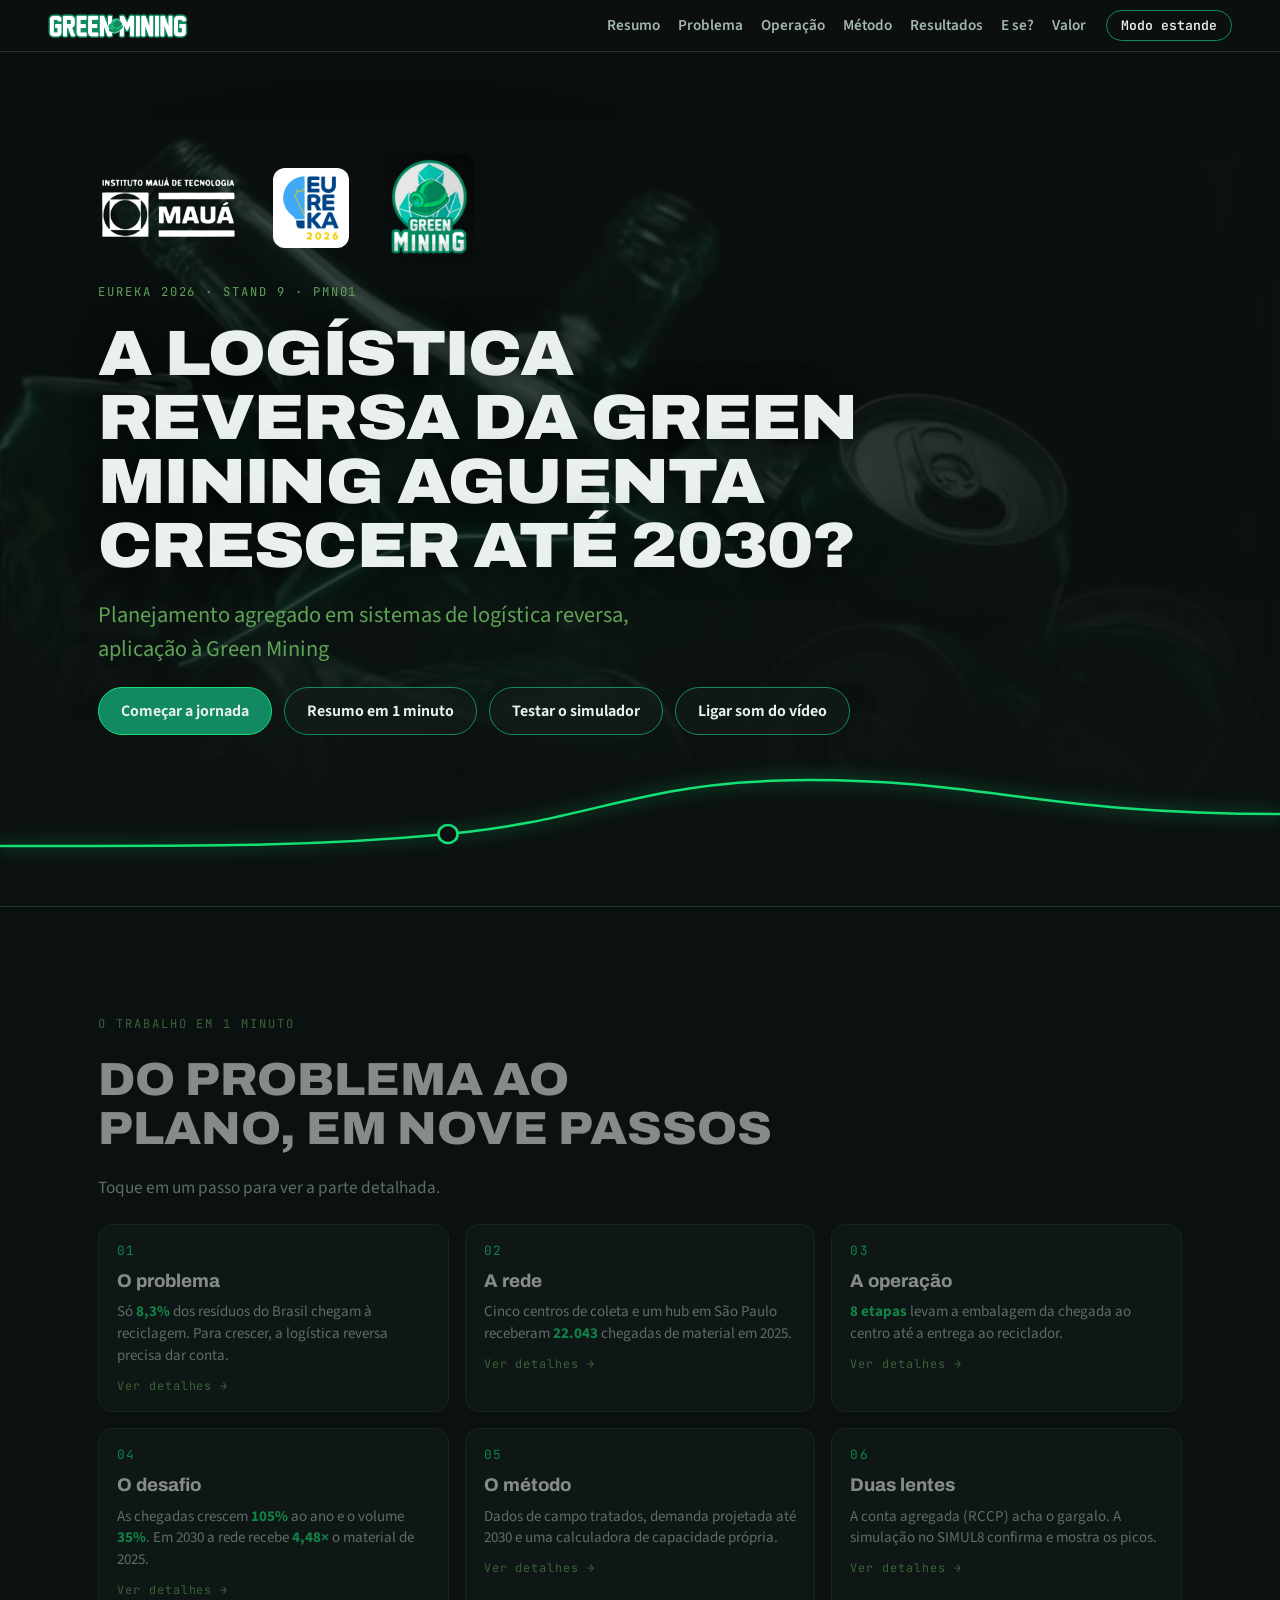
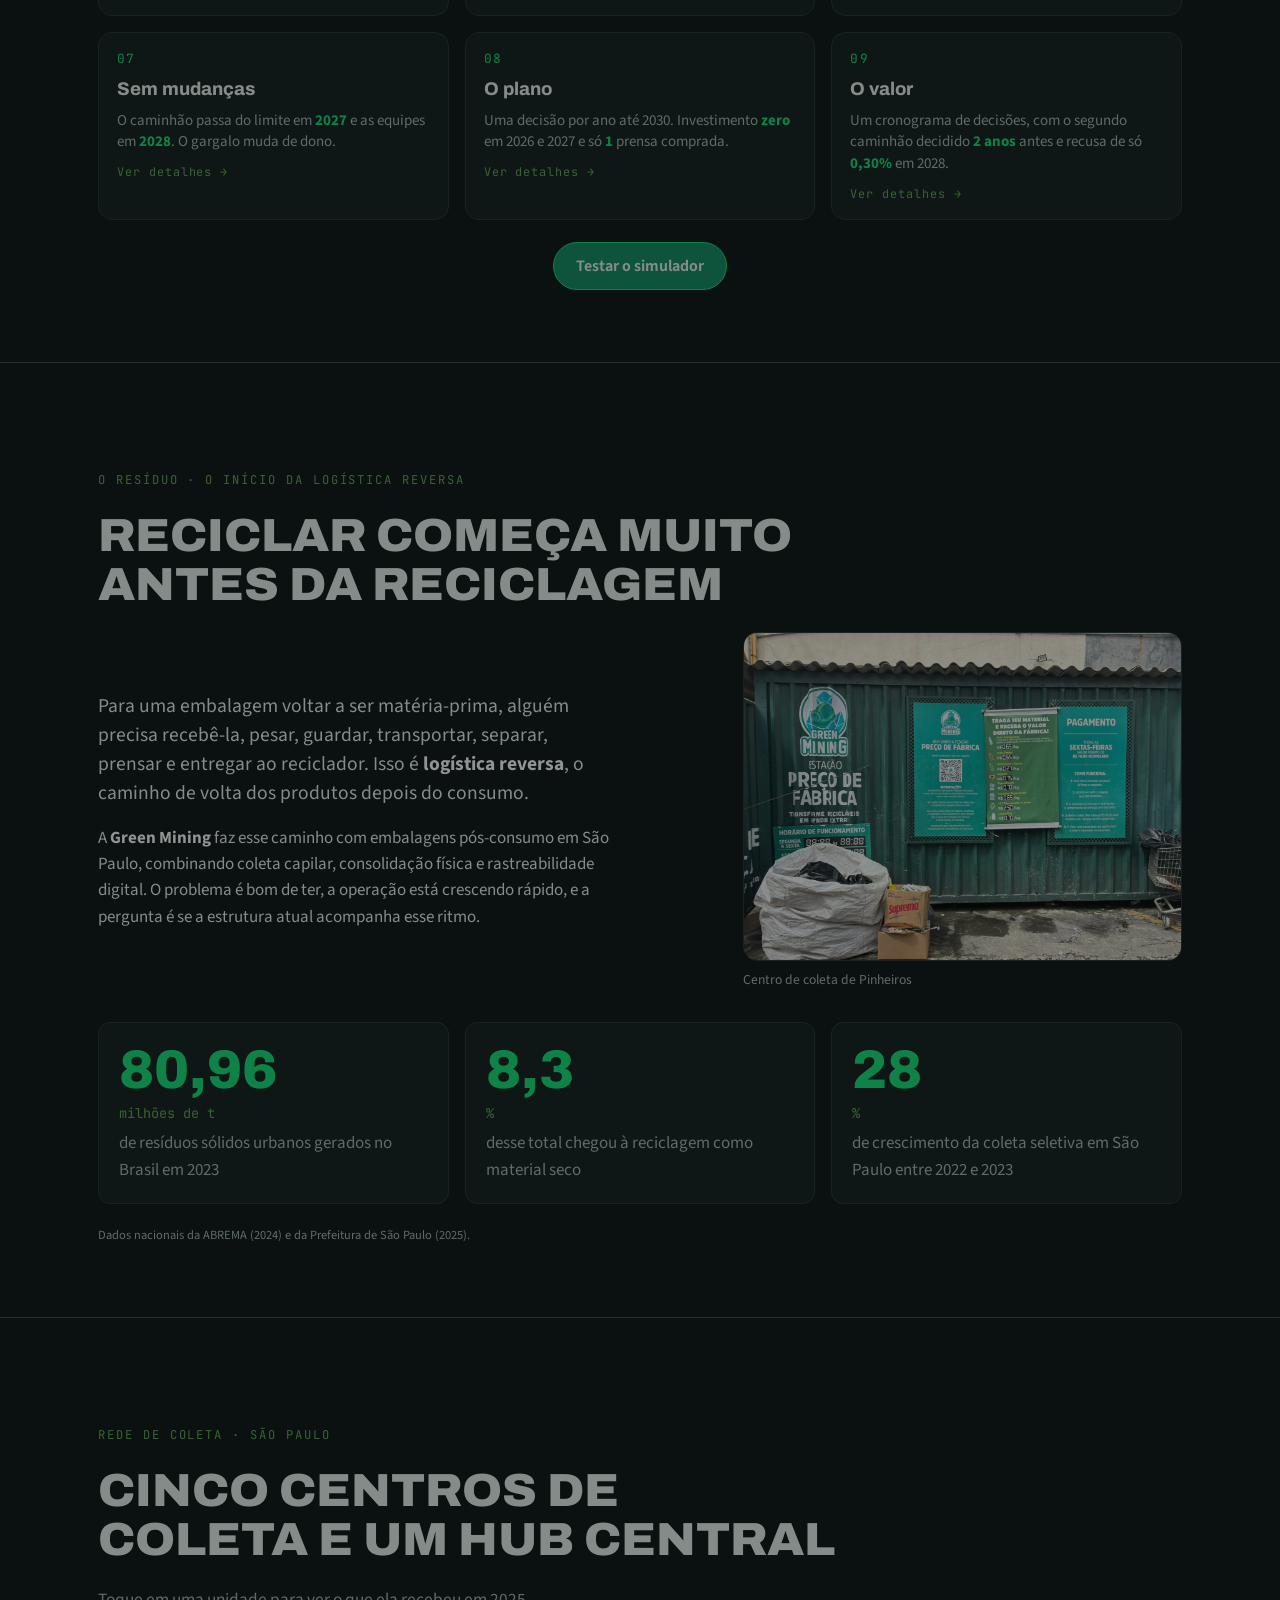
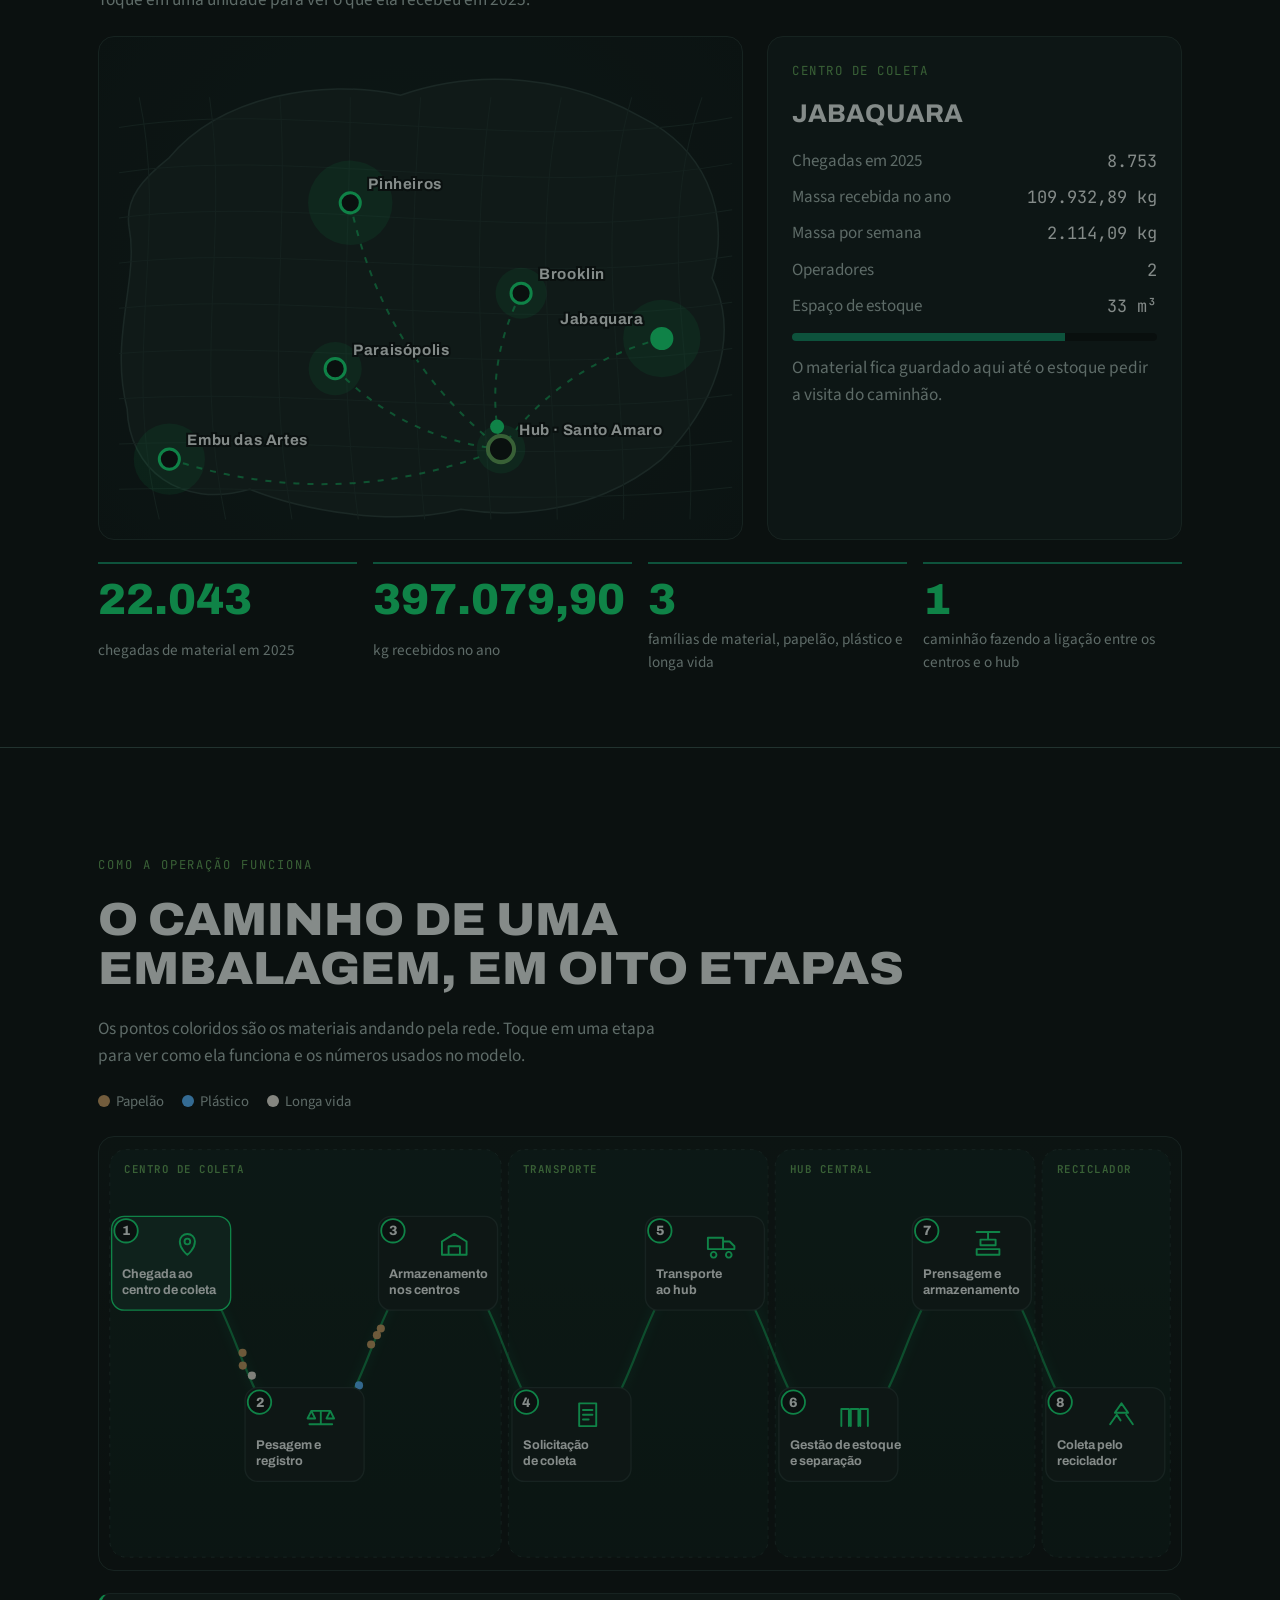
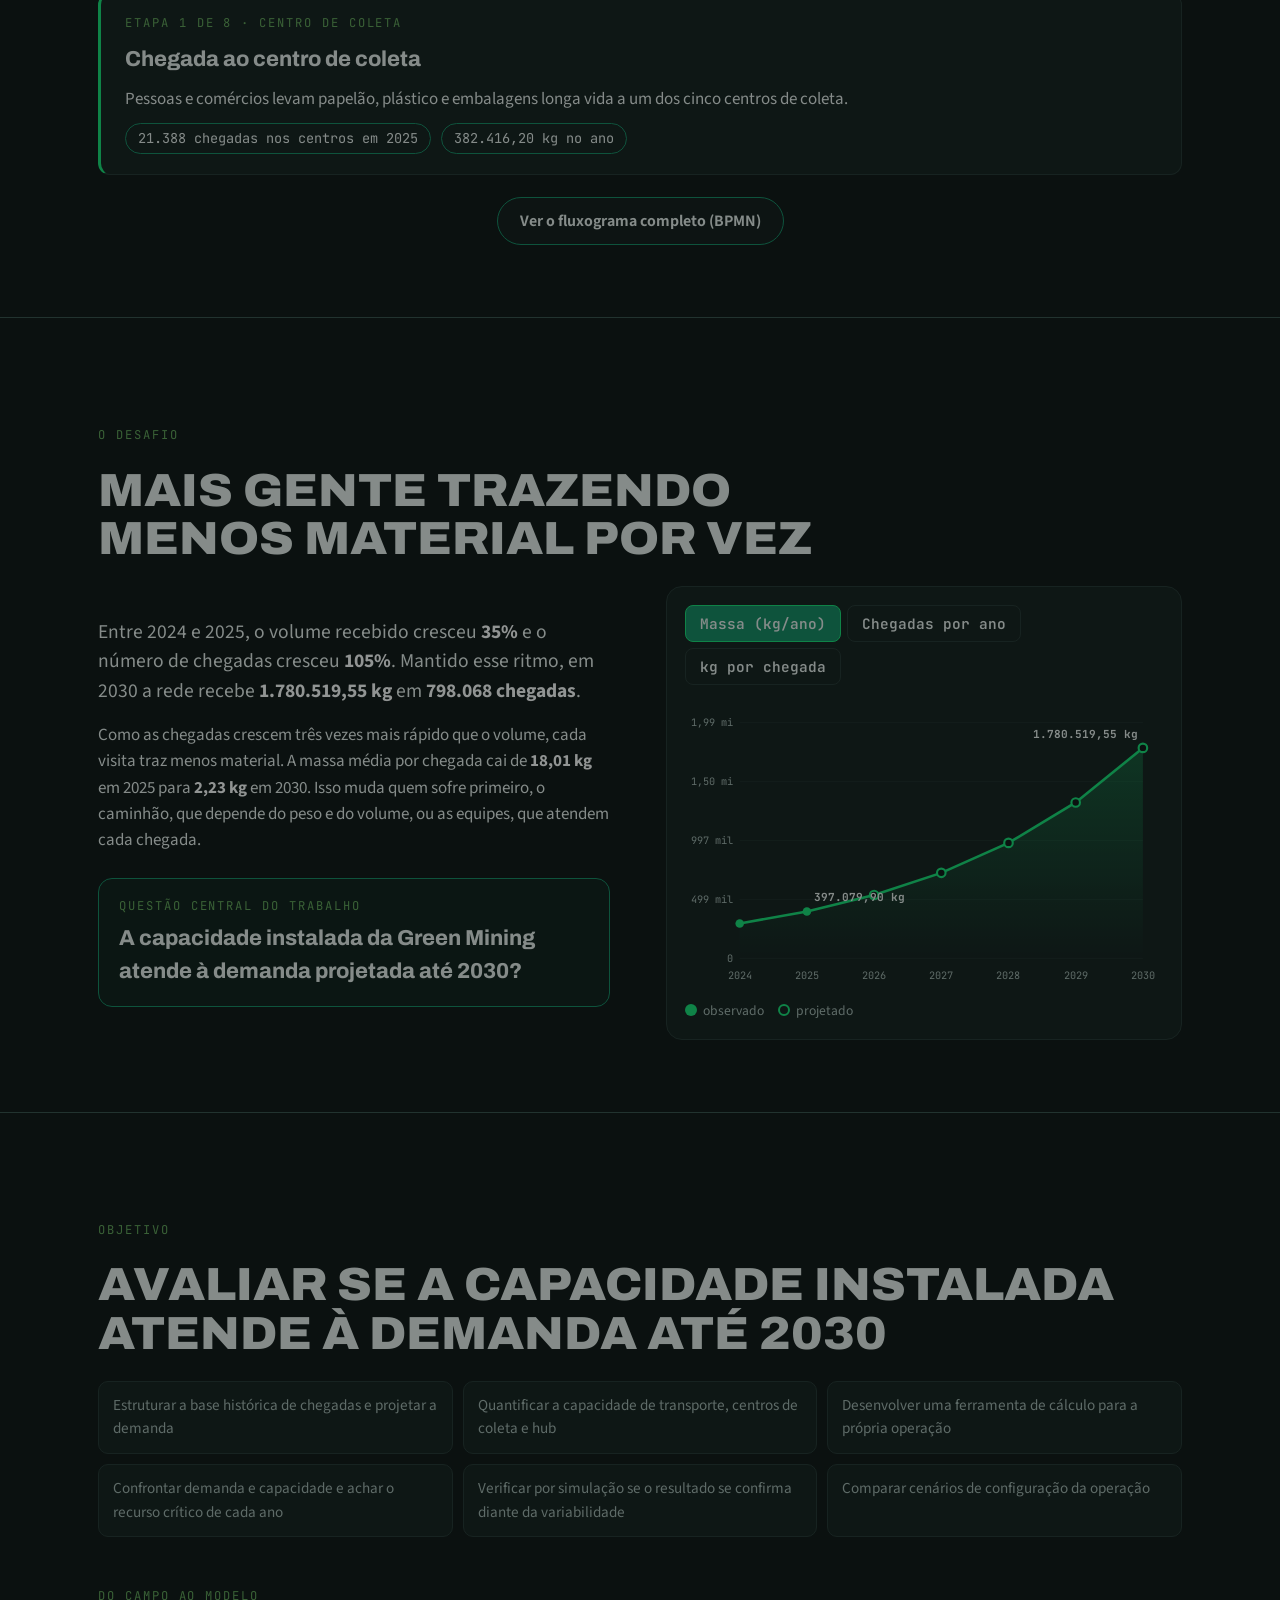
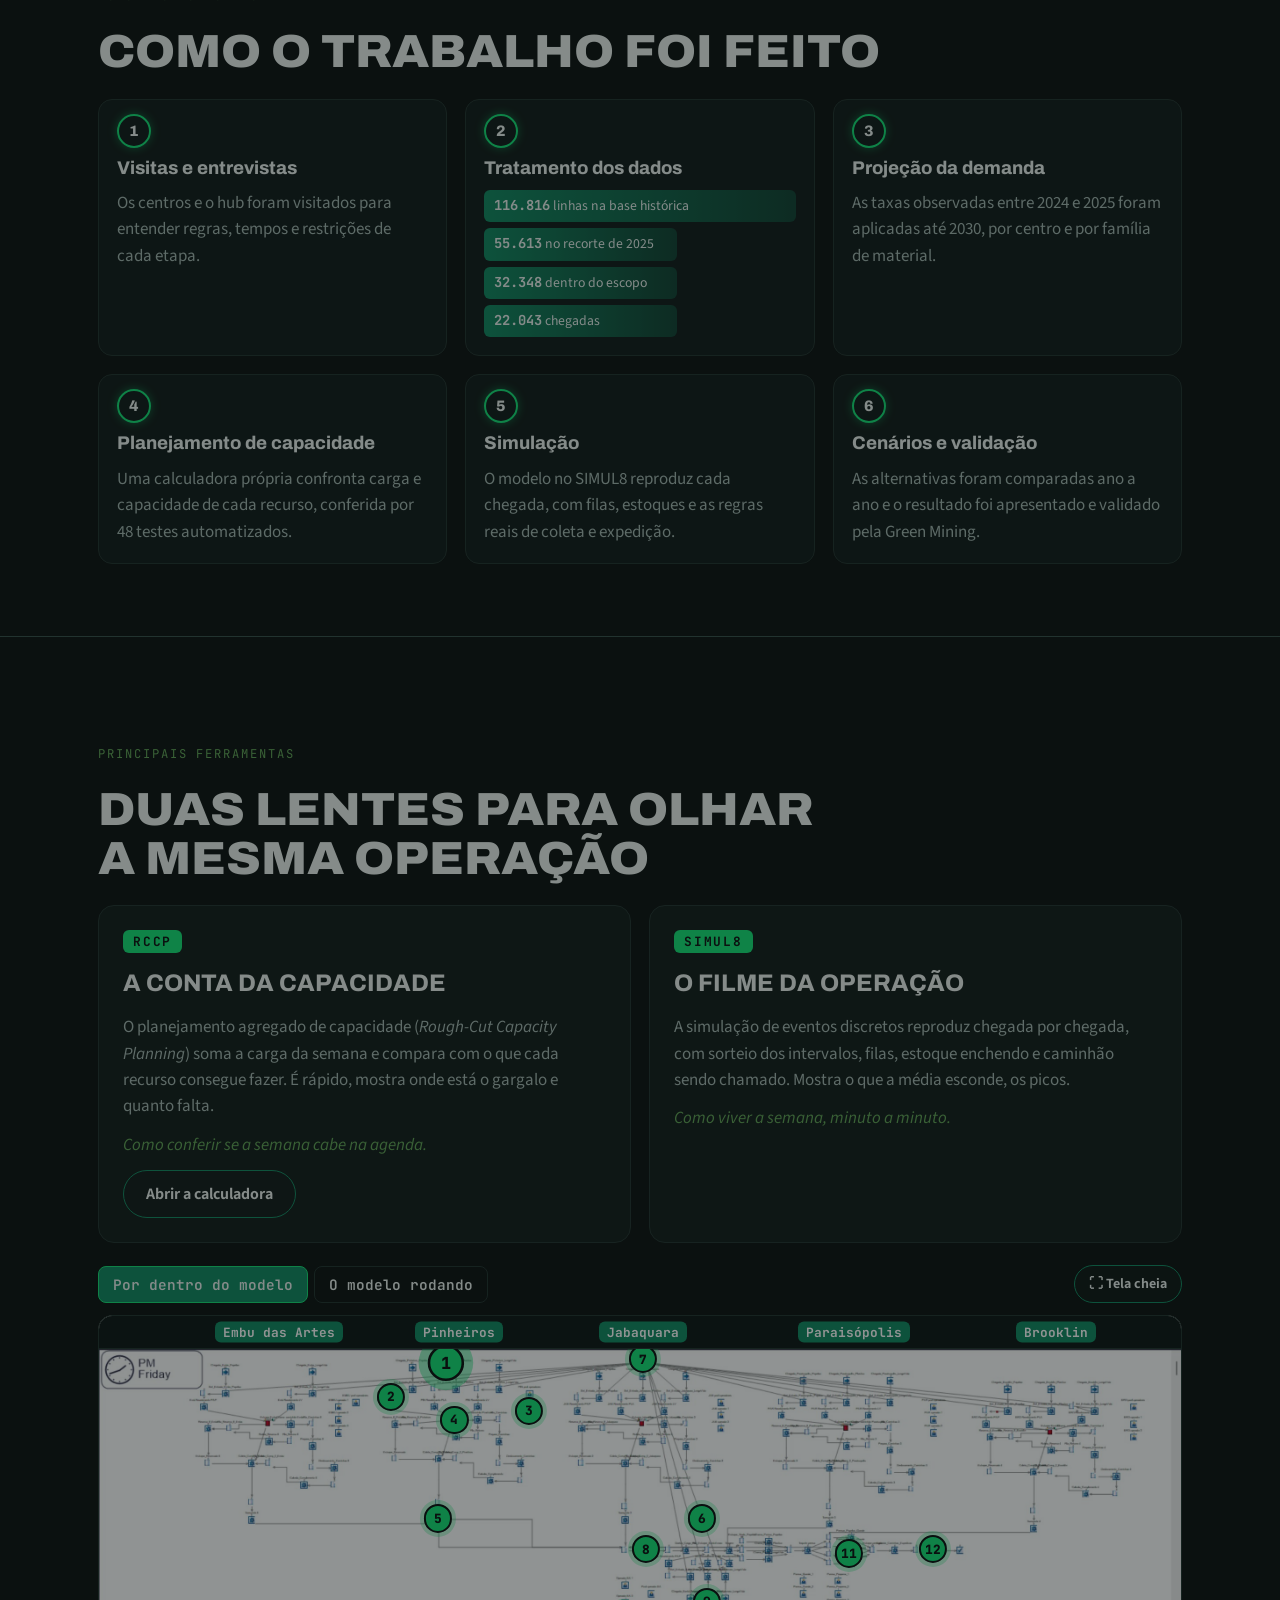
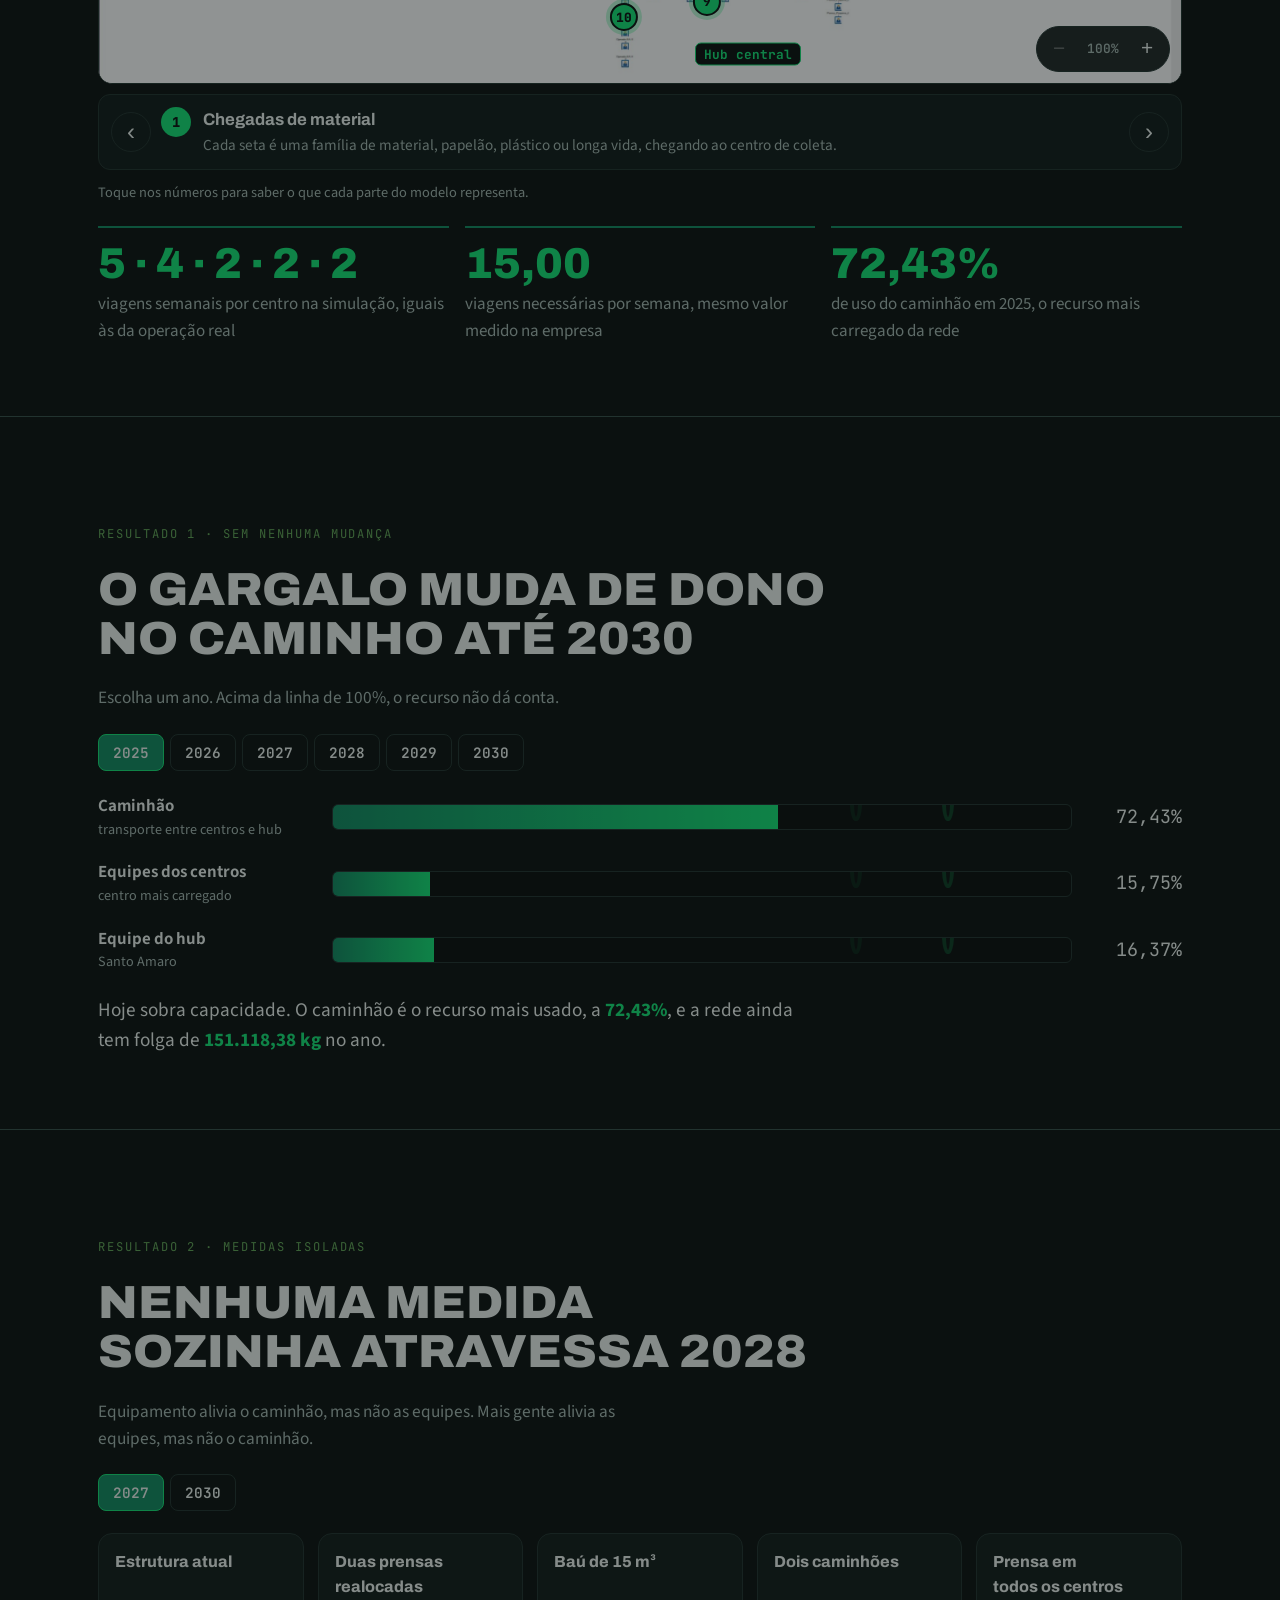
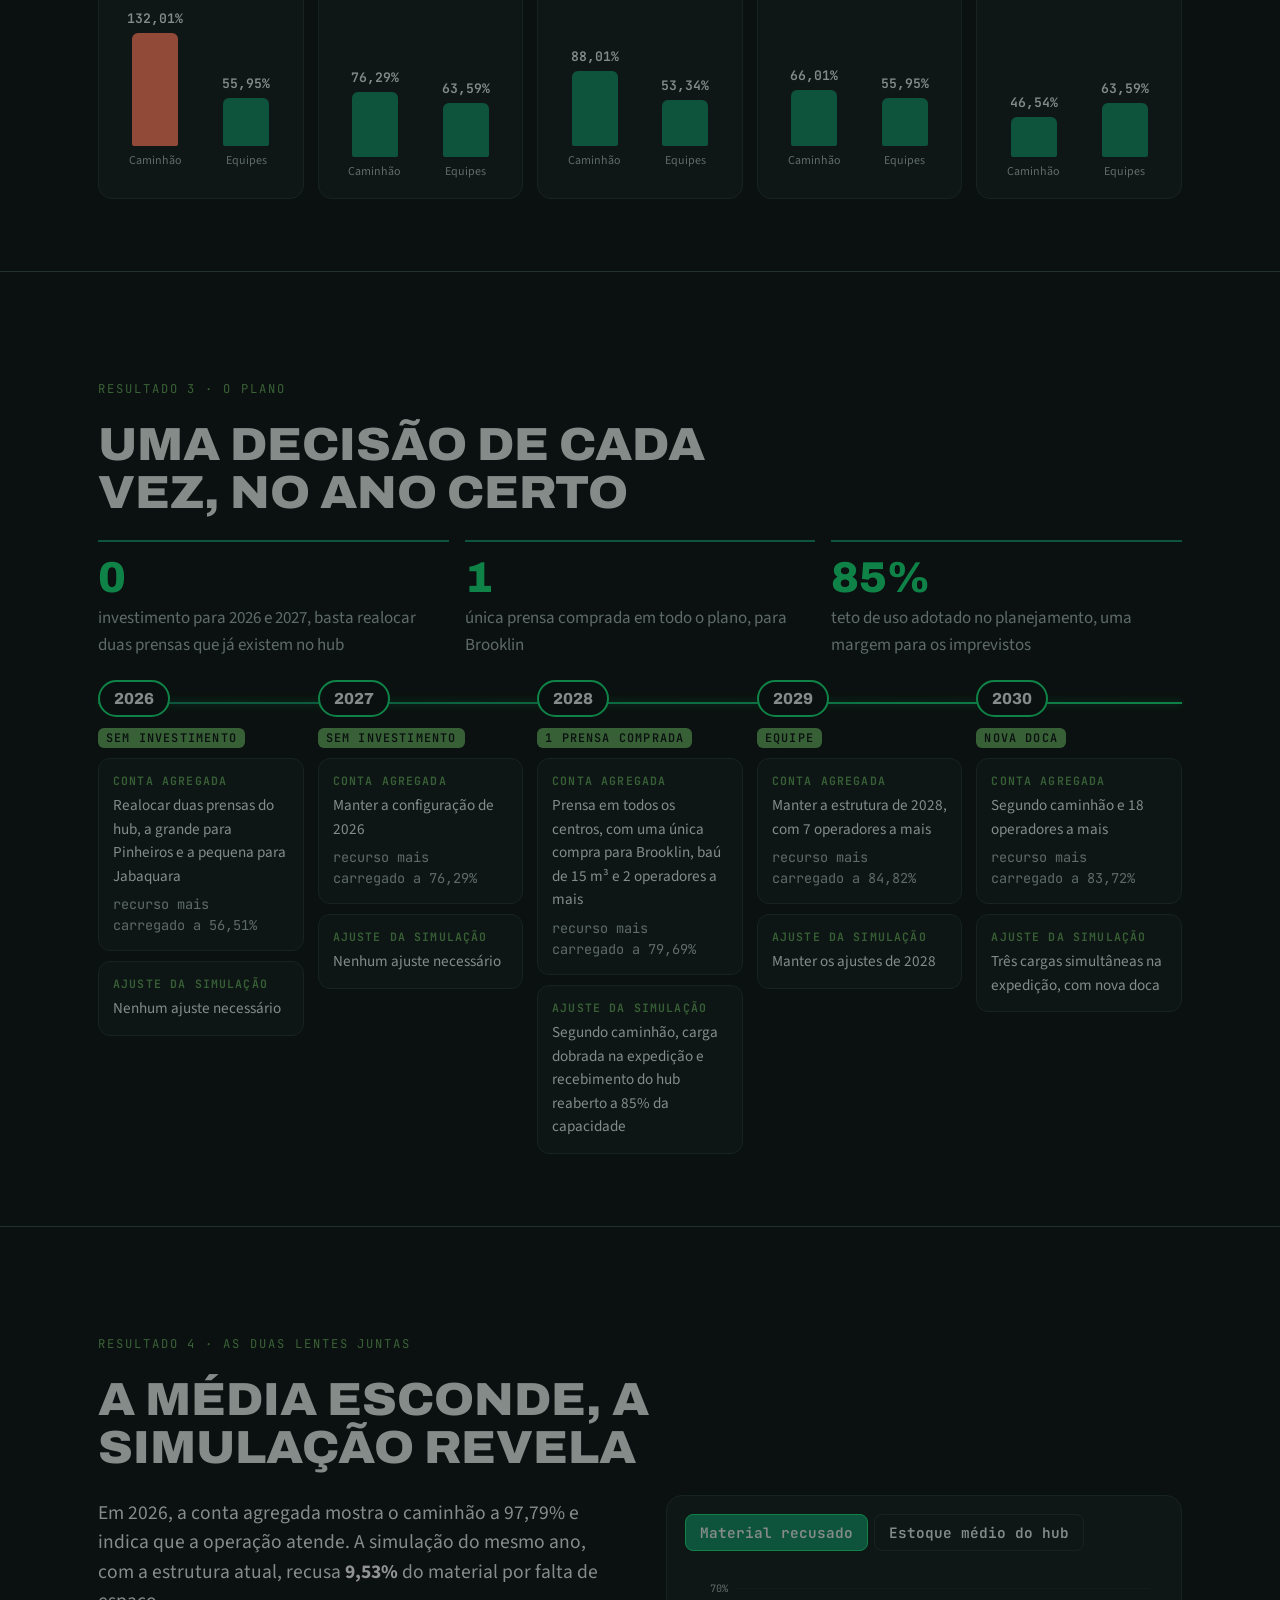
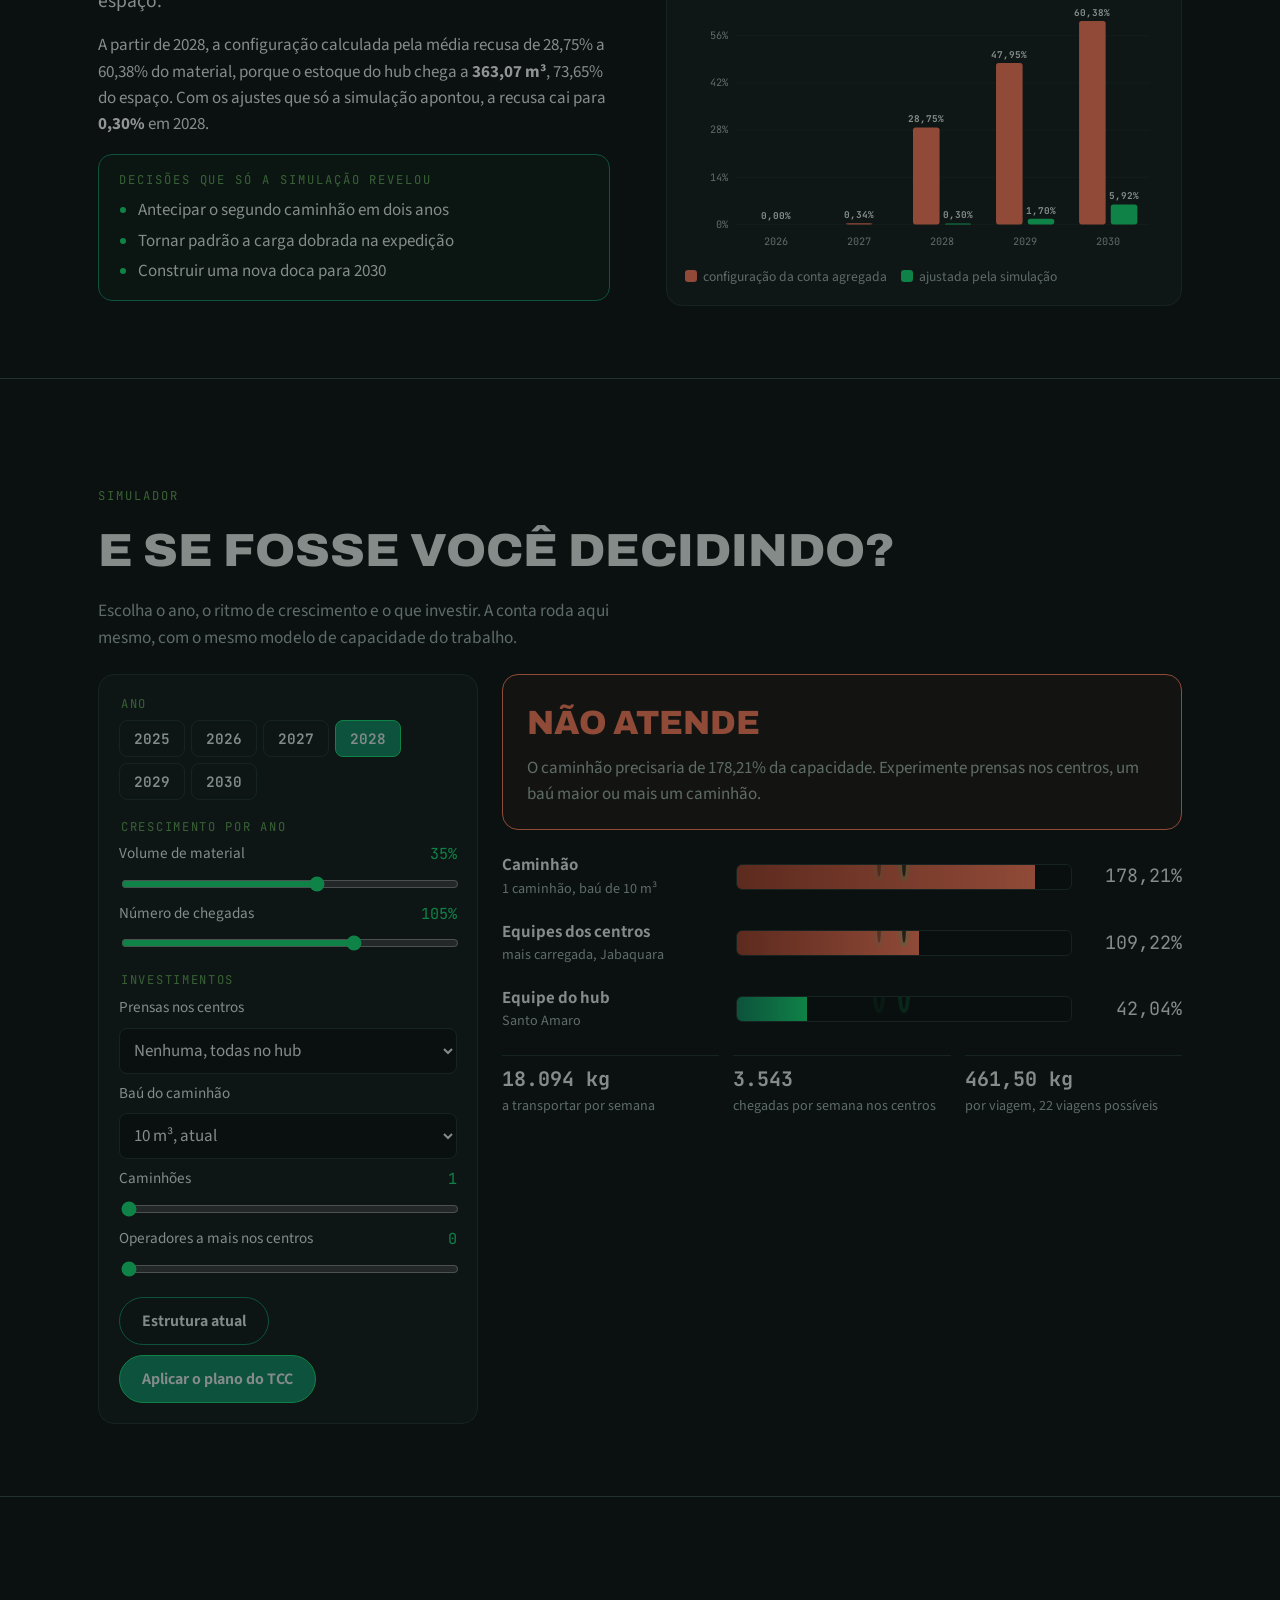
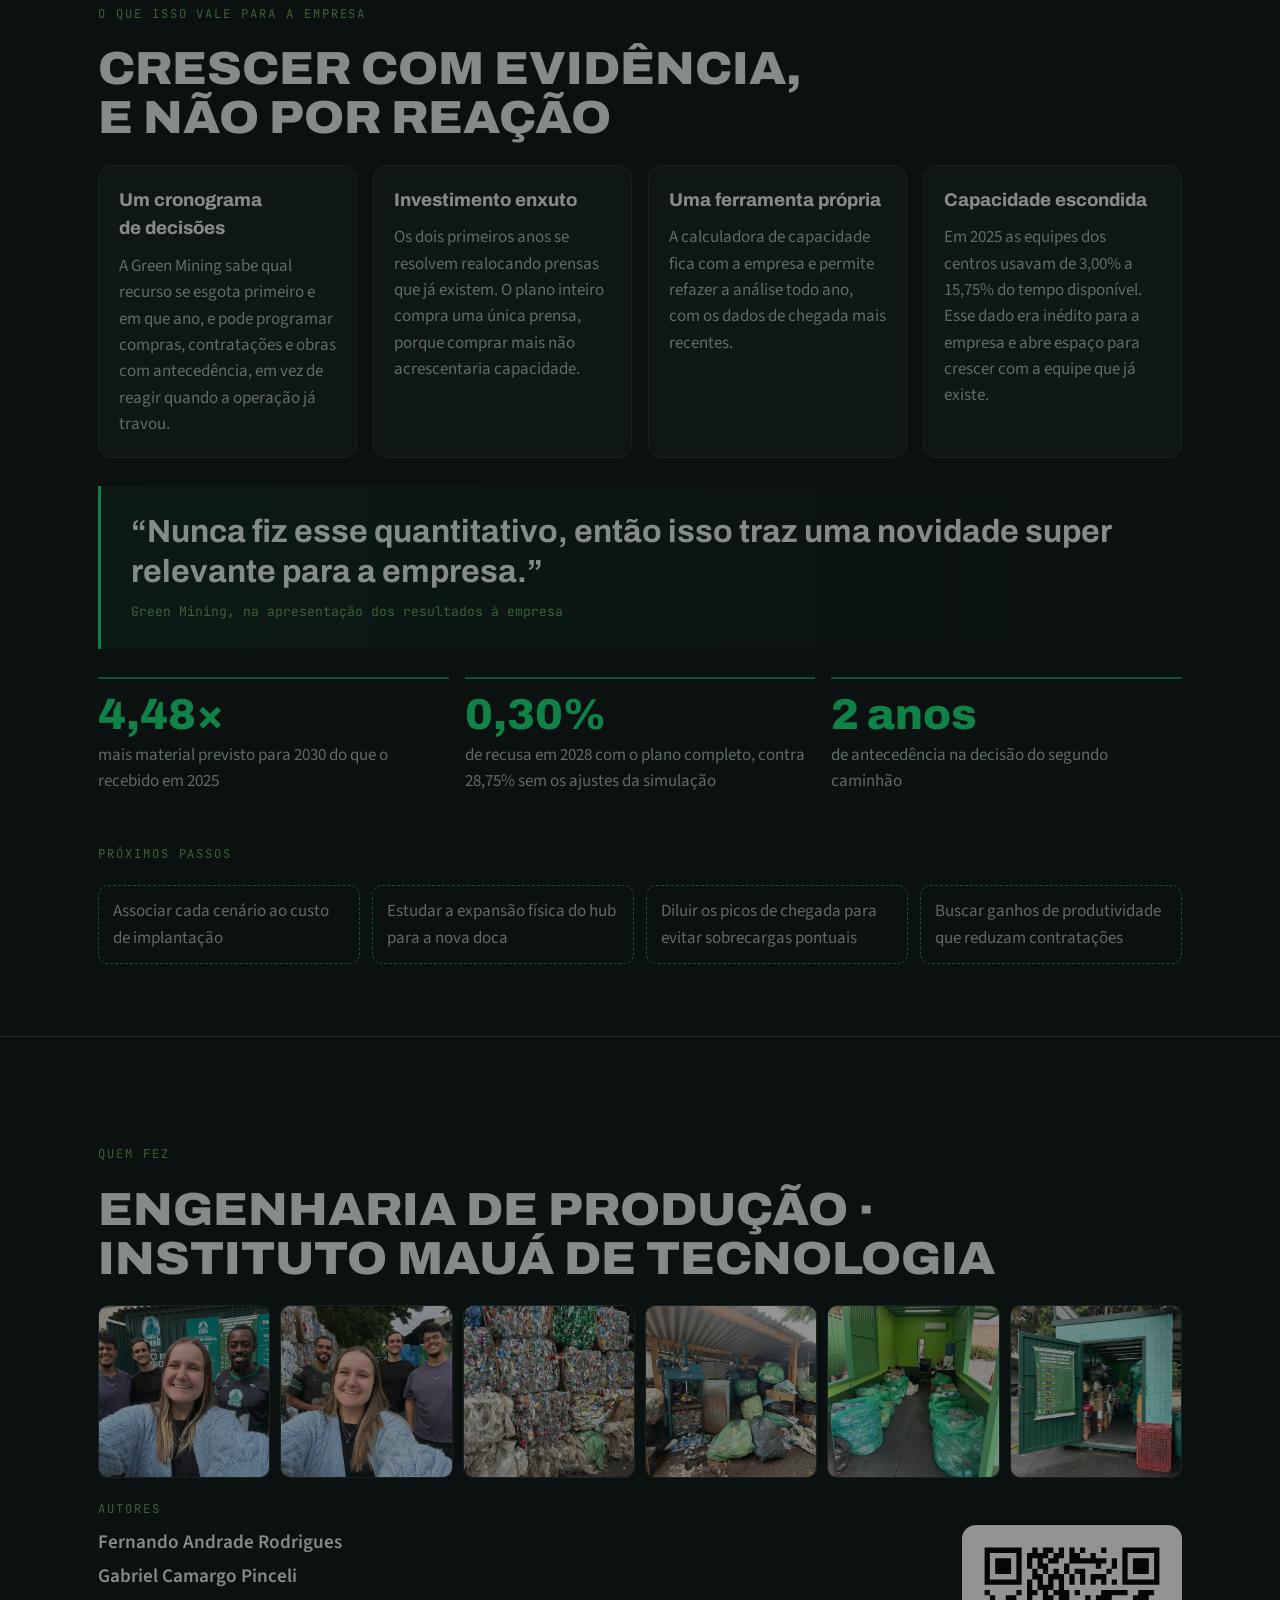
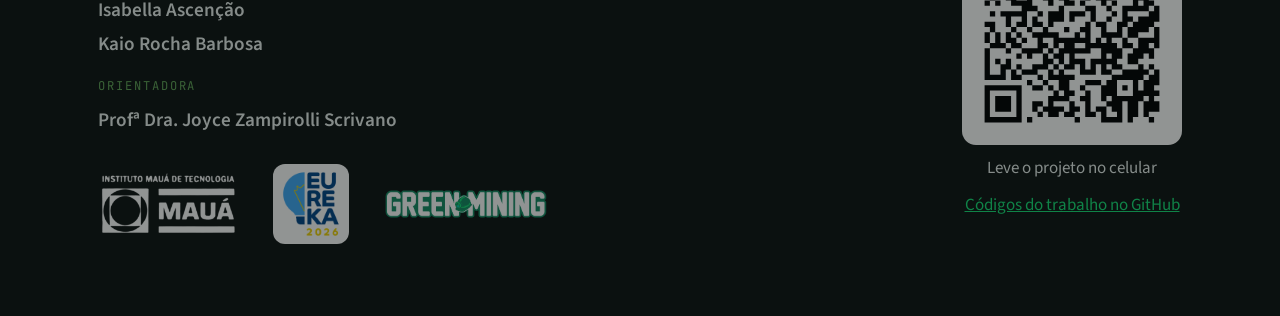
==== commit 9192808a: "Calculadora RCCP aponta para o GitHub Pages Co-Authored-By: Claude Opus 5.5 (1M context) <noreply@an" ====
--- a/index.html
+++ b/index.html
@@ -222,7 +222,7 @@
         <h3>A conta da capacidade</h3>
         <p>O planejamento agregado de capacidade (<em>Rough-Cut Capacity Planning</em>) soma a carga da semana e compara com o que cada recurso consegue fazer. É rápido, mostra onde está o gargalo e quanto falta.</p>
         <p class="analogia">Como conferir se a semana cabe na agenda.</p>
-        <a class="botao" href="https://rccp-green-mining-capacidade.fernandogfa.chatgpt.site" target="_blank" rel="noopener">Abrir a calculadora</a>
+        <a class="botao" href="https://fernandoanr.github.io/rccp-green-mining/" target="_blank" rel="noopener">Abrir a calculadora</a>
       </article>
       <article class="lente">
         <span class="lente-tag">SIMUL8</span>
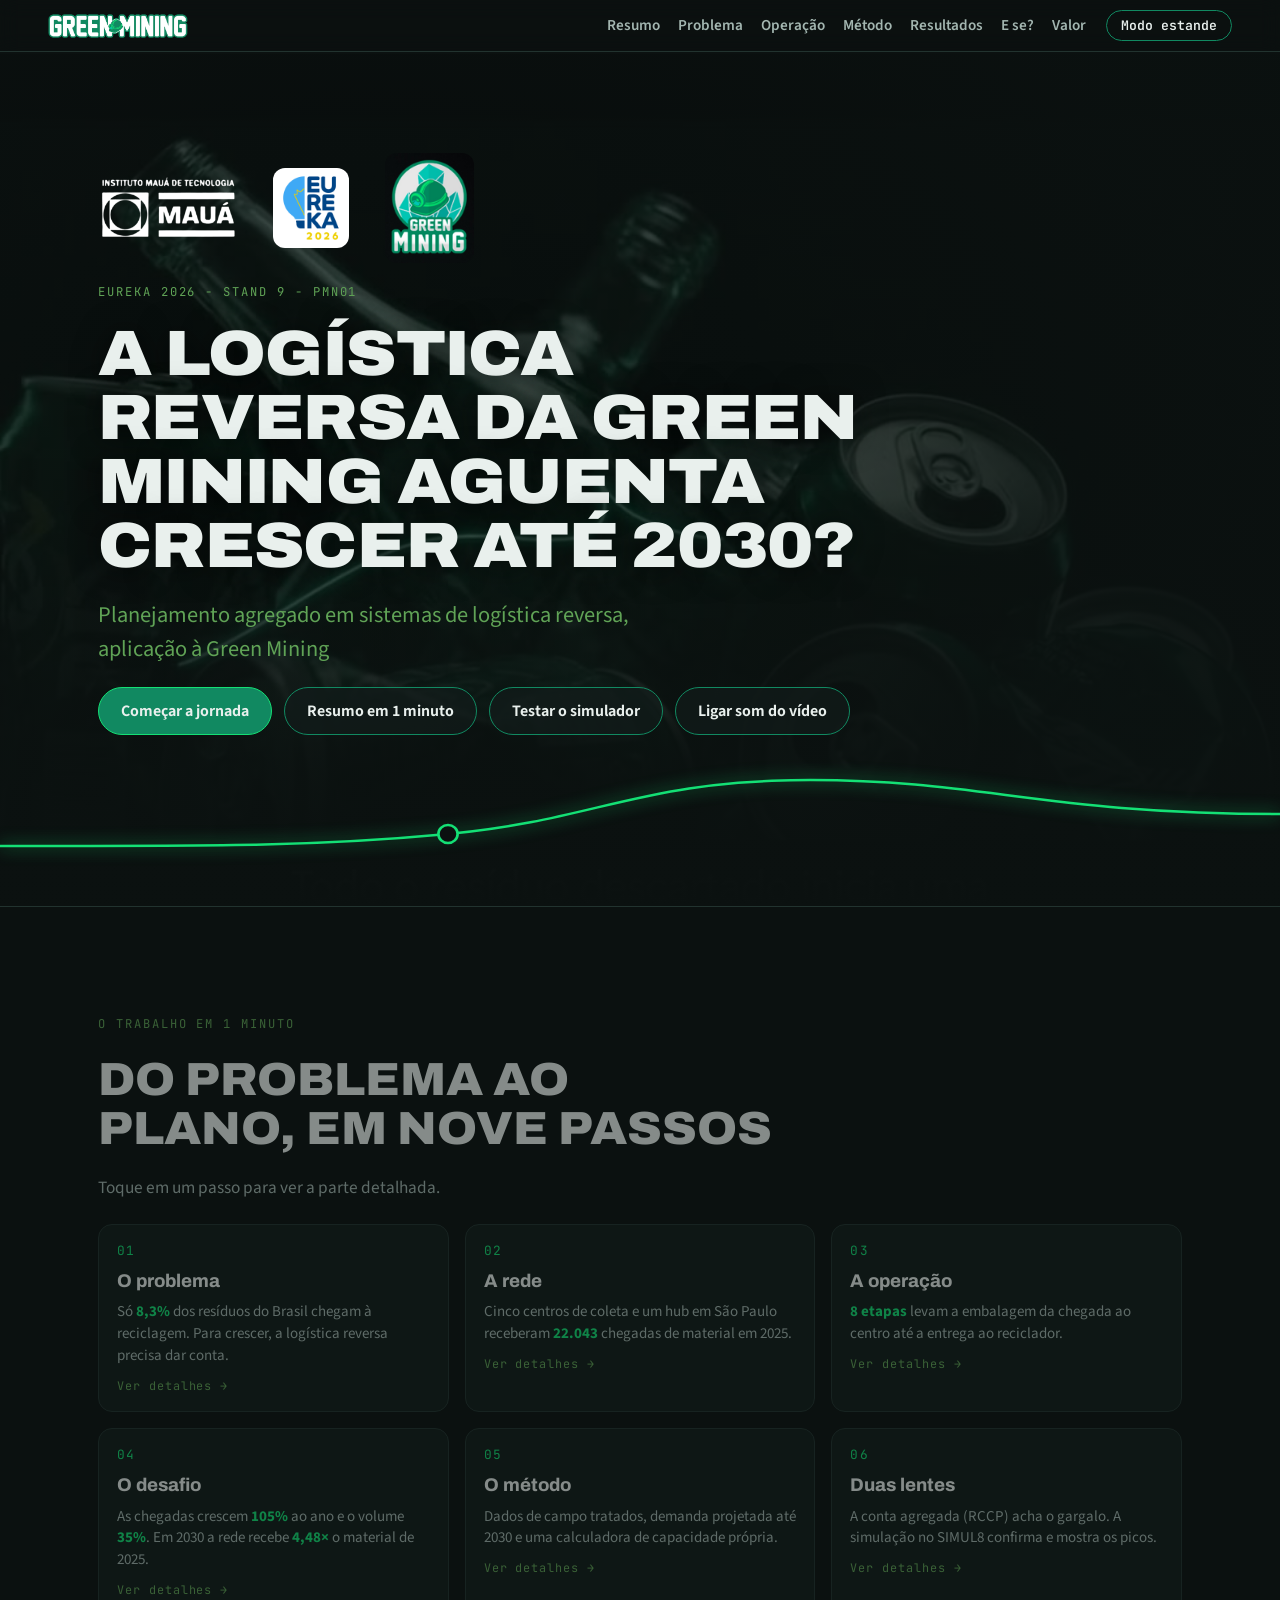
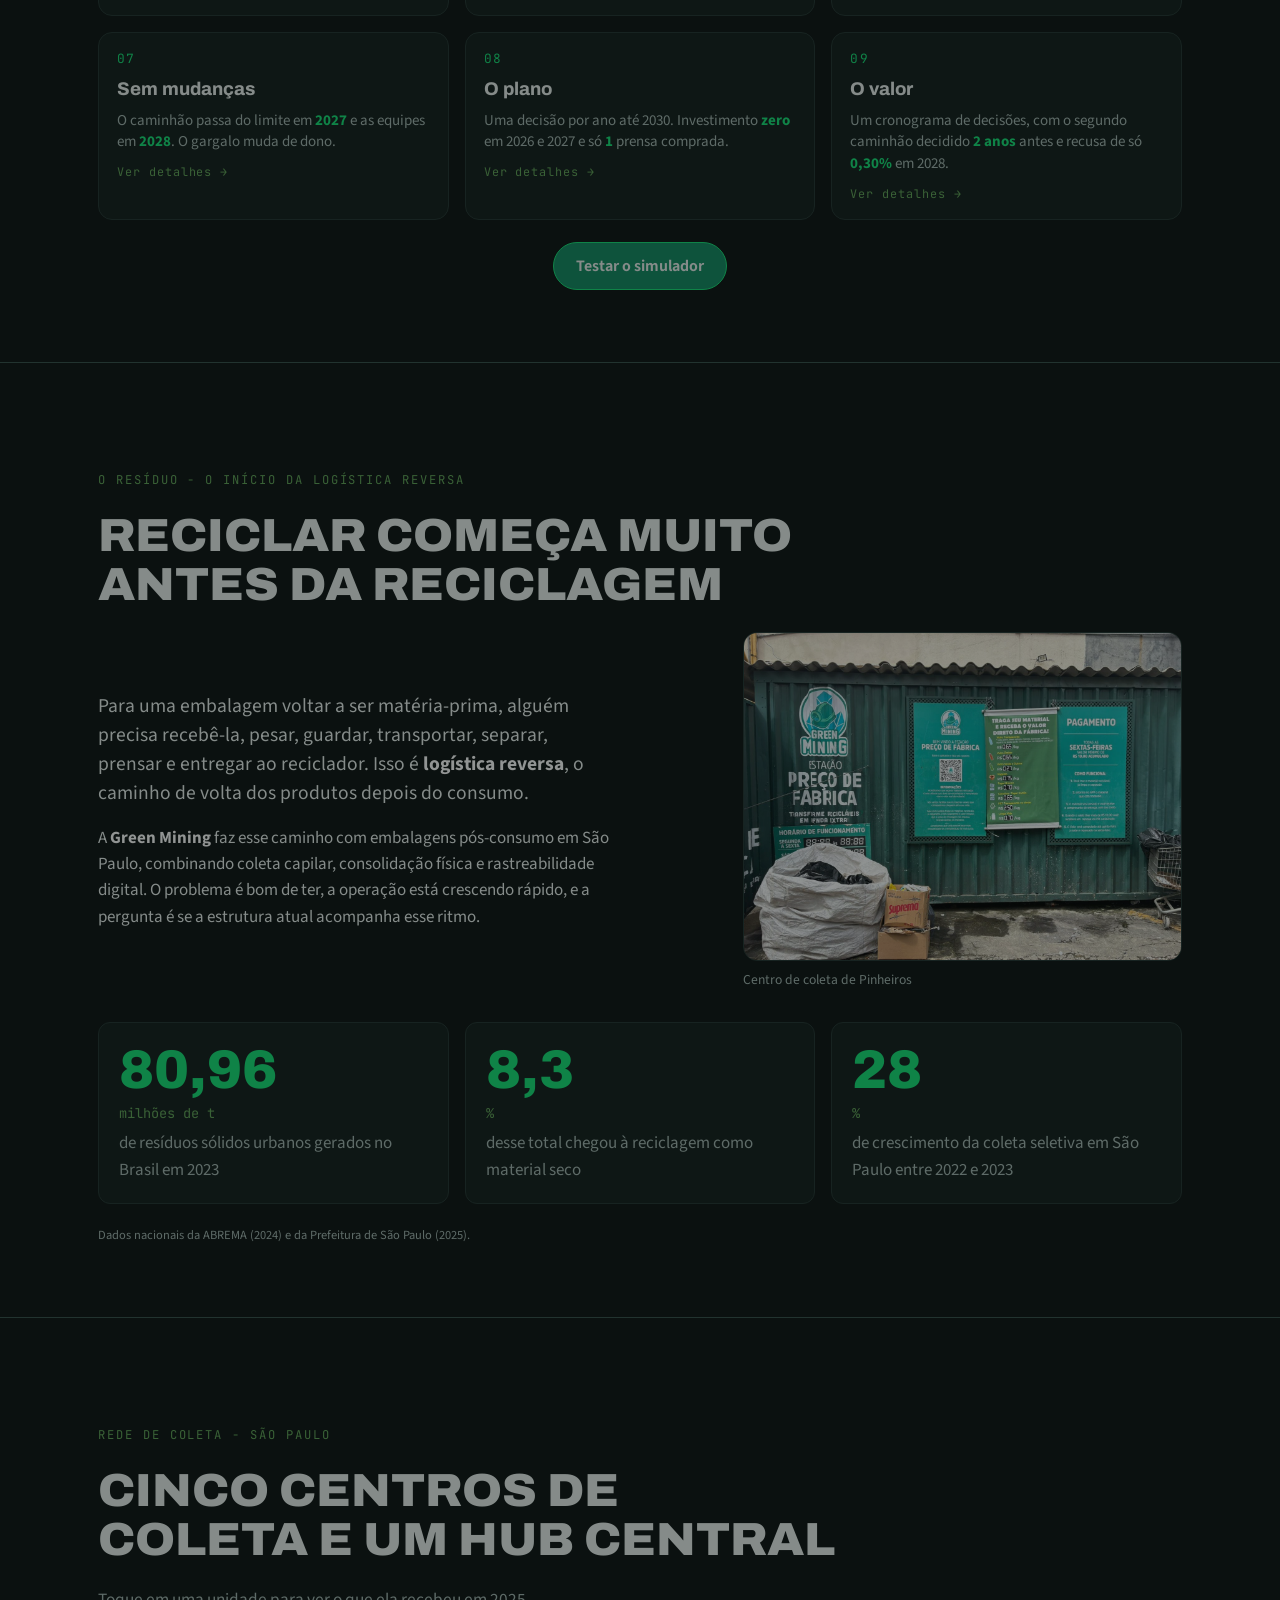
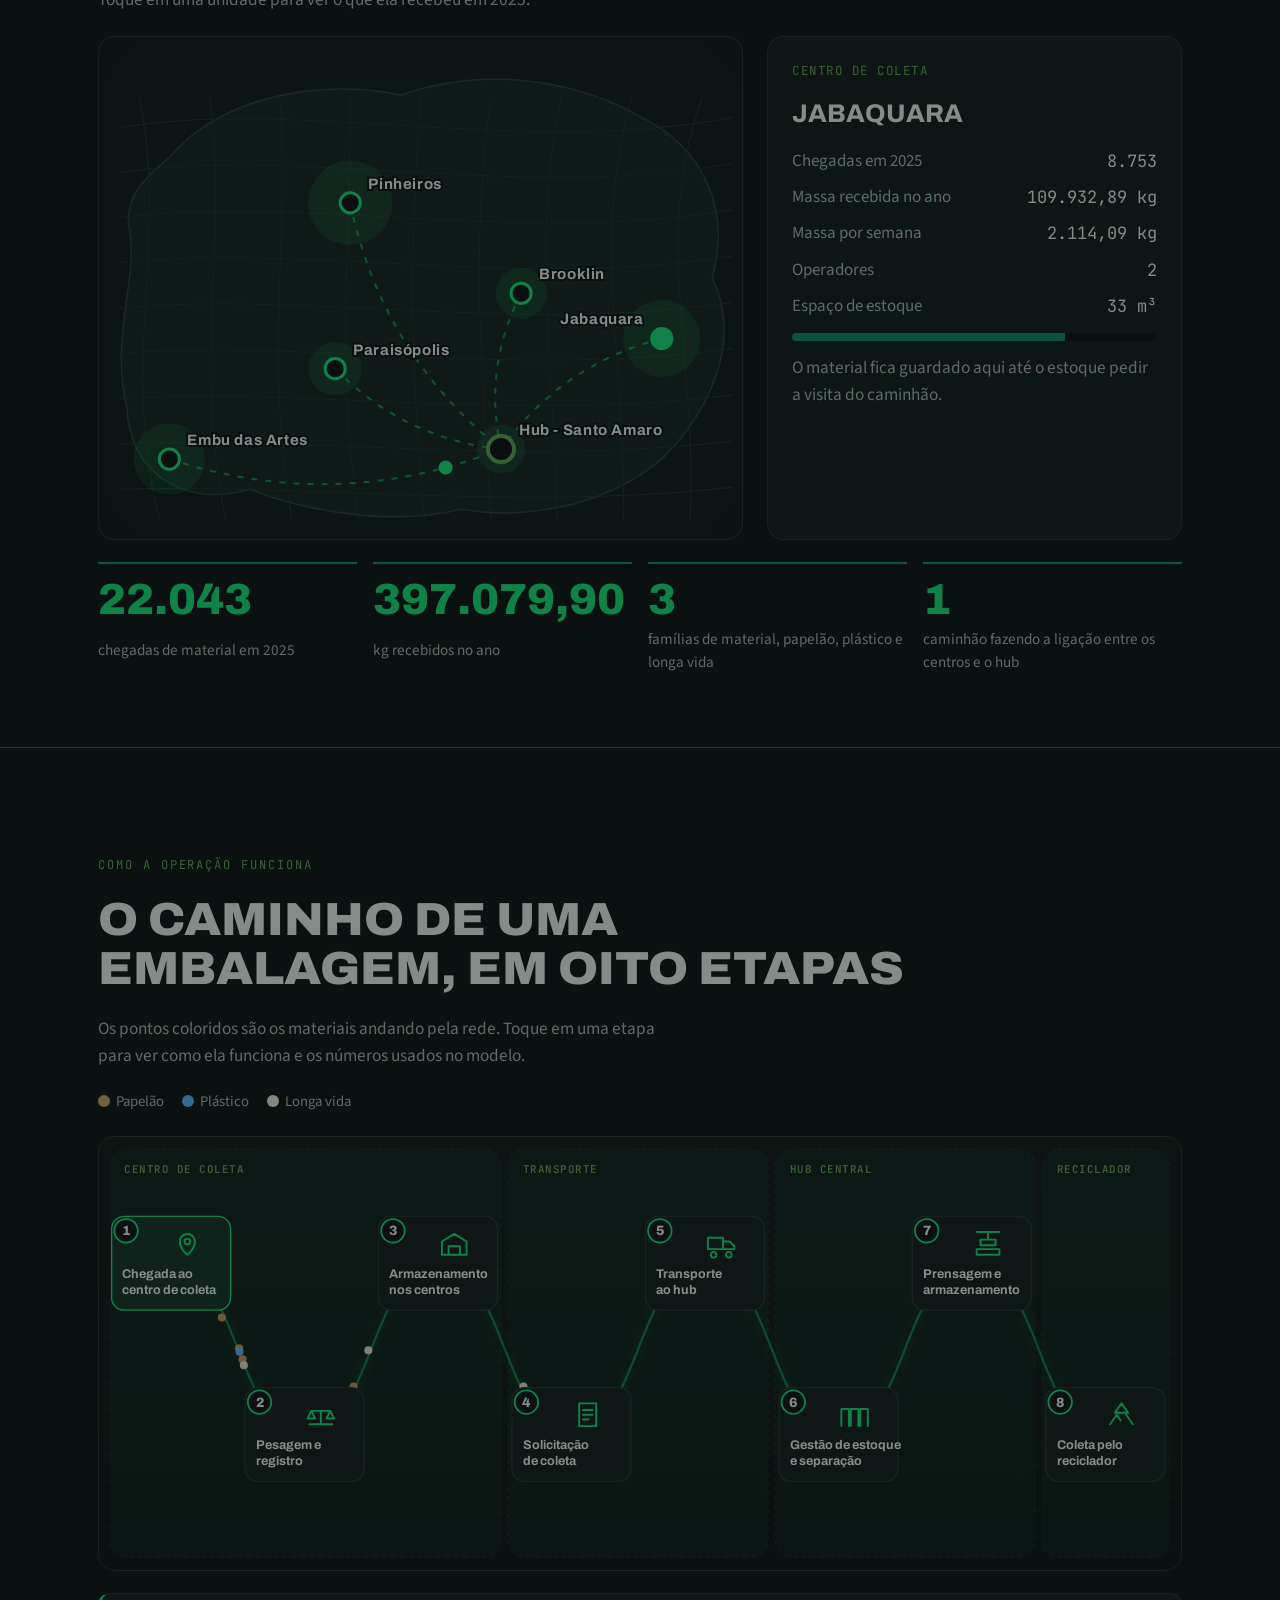
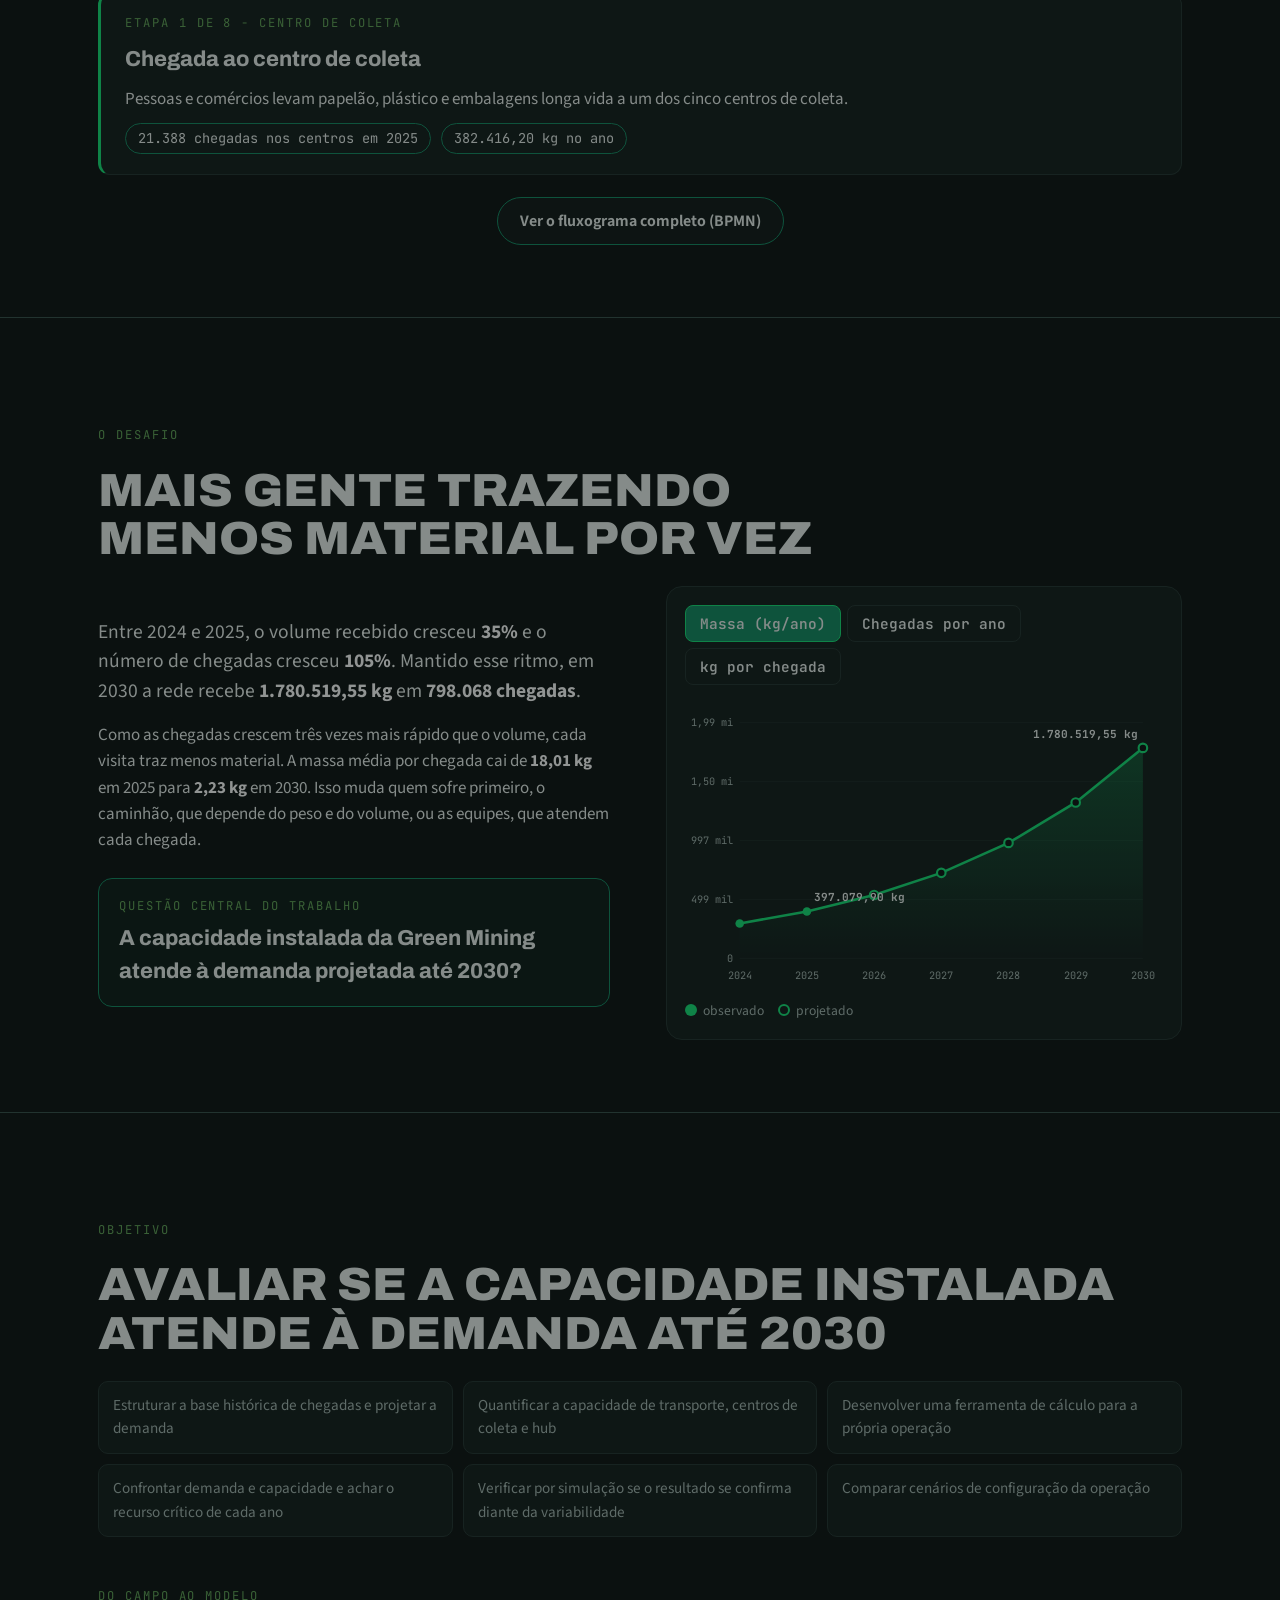
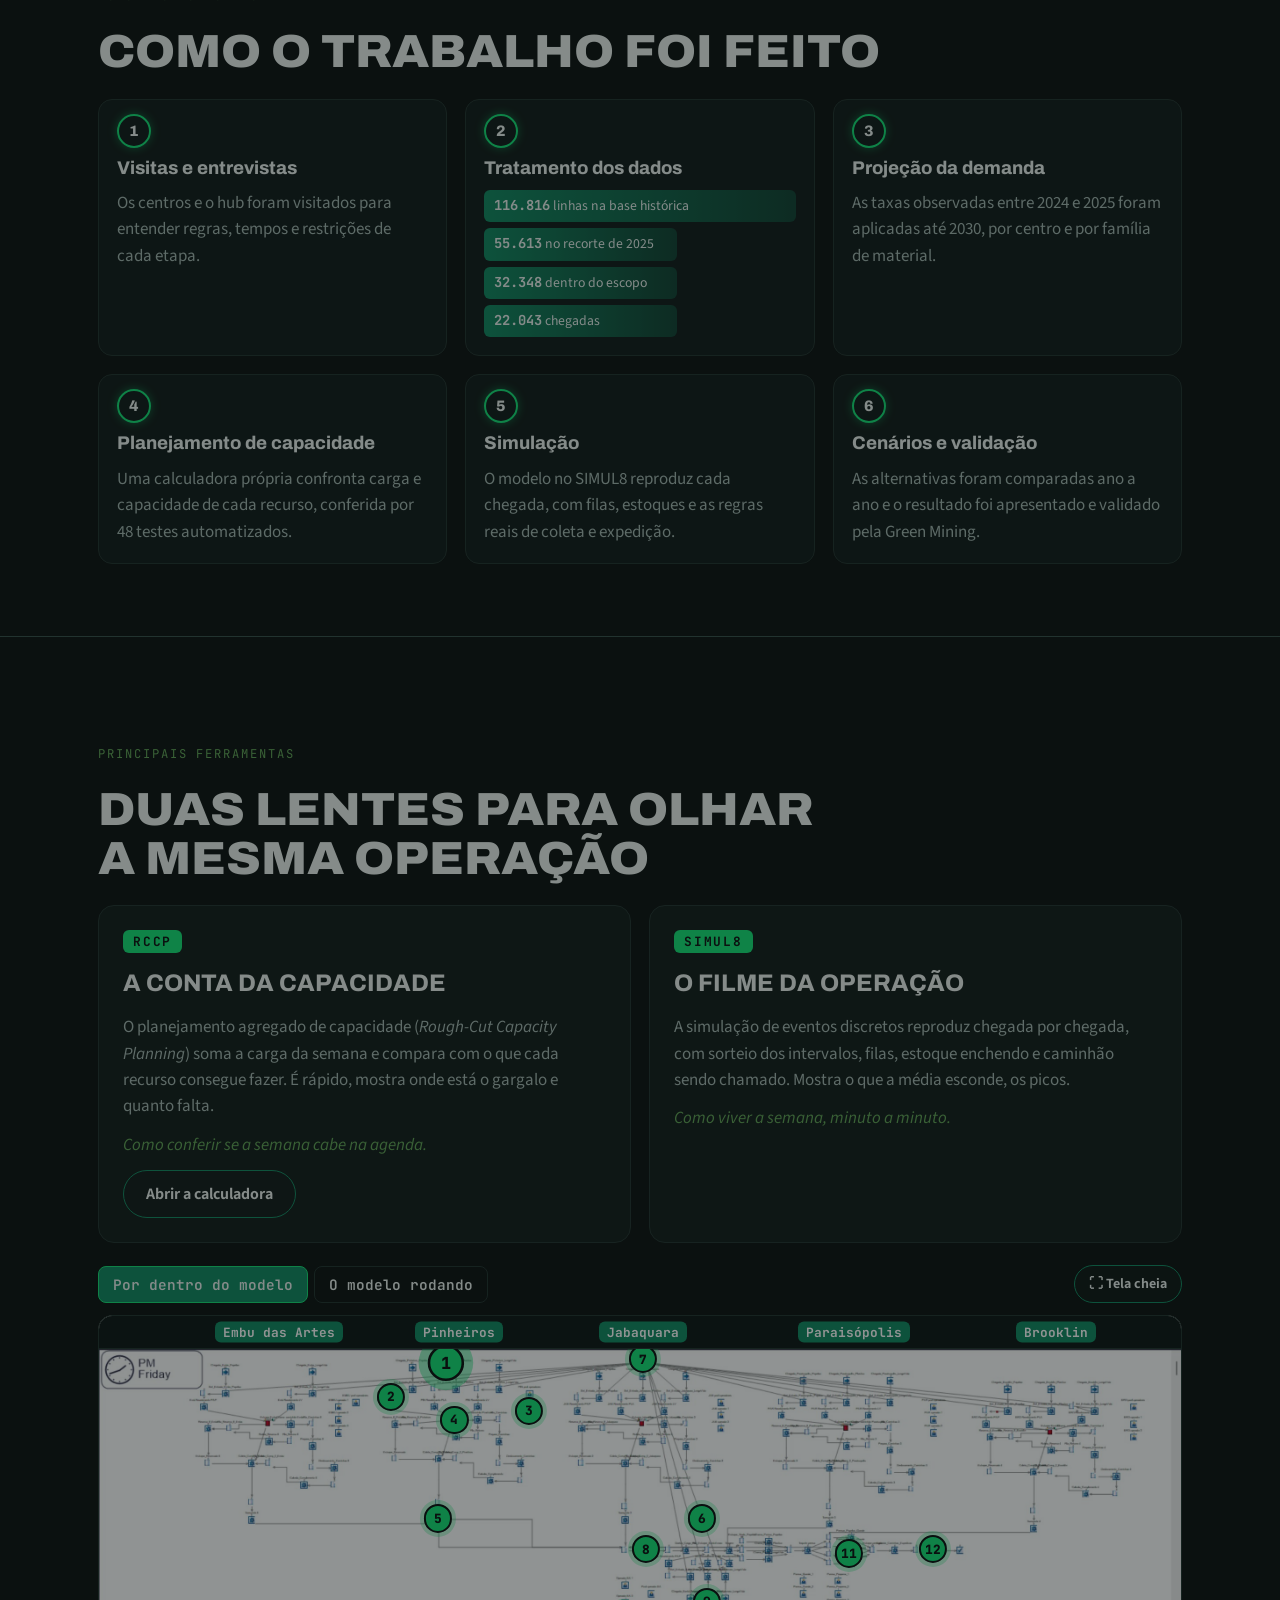
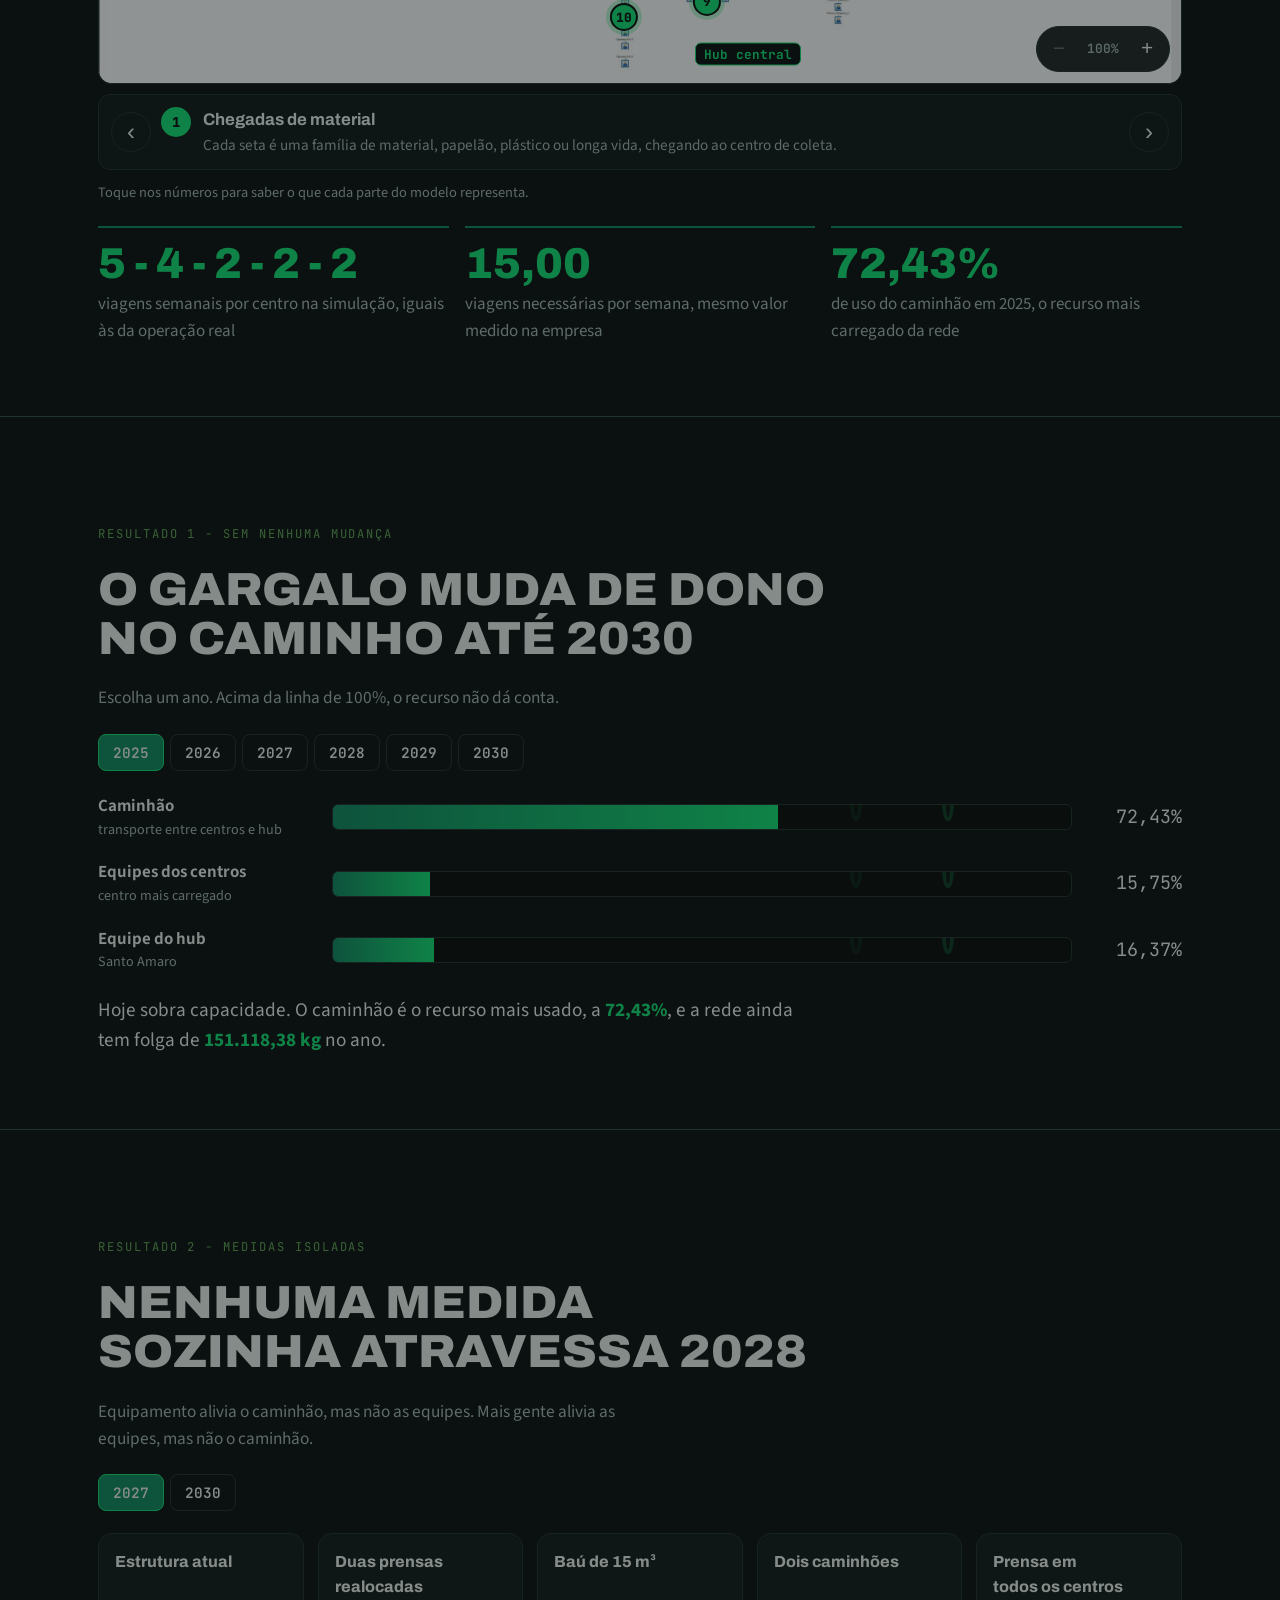
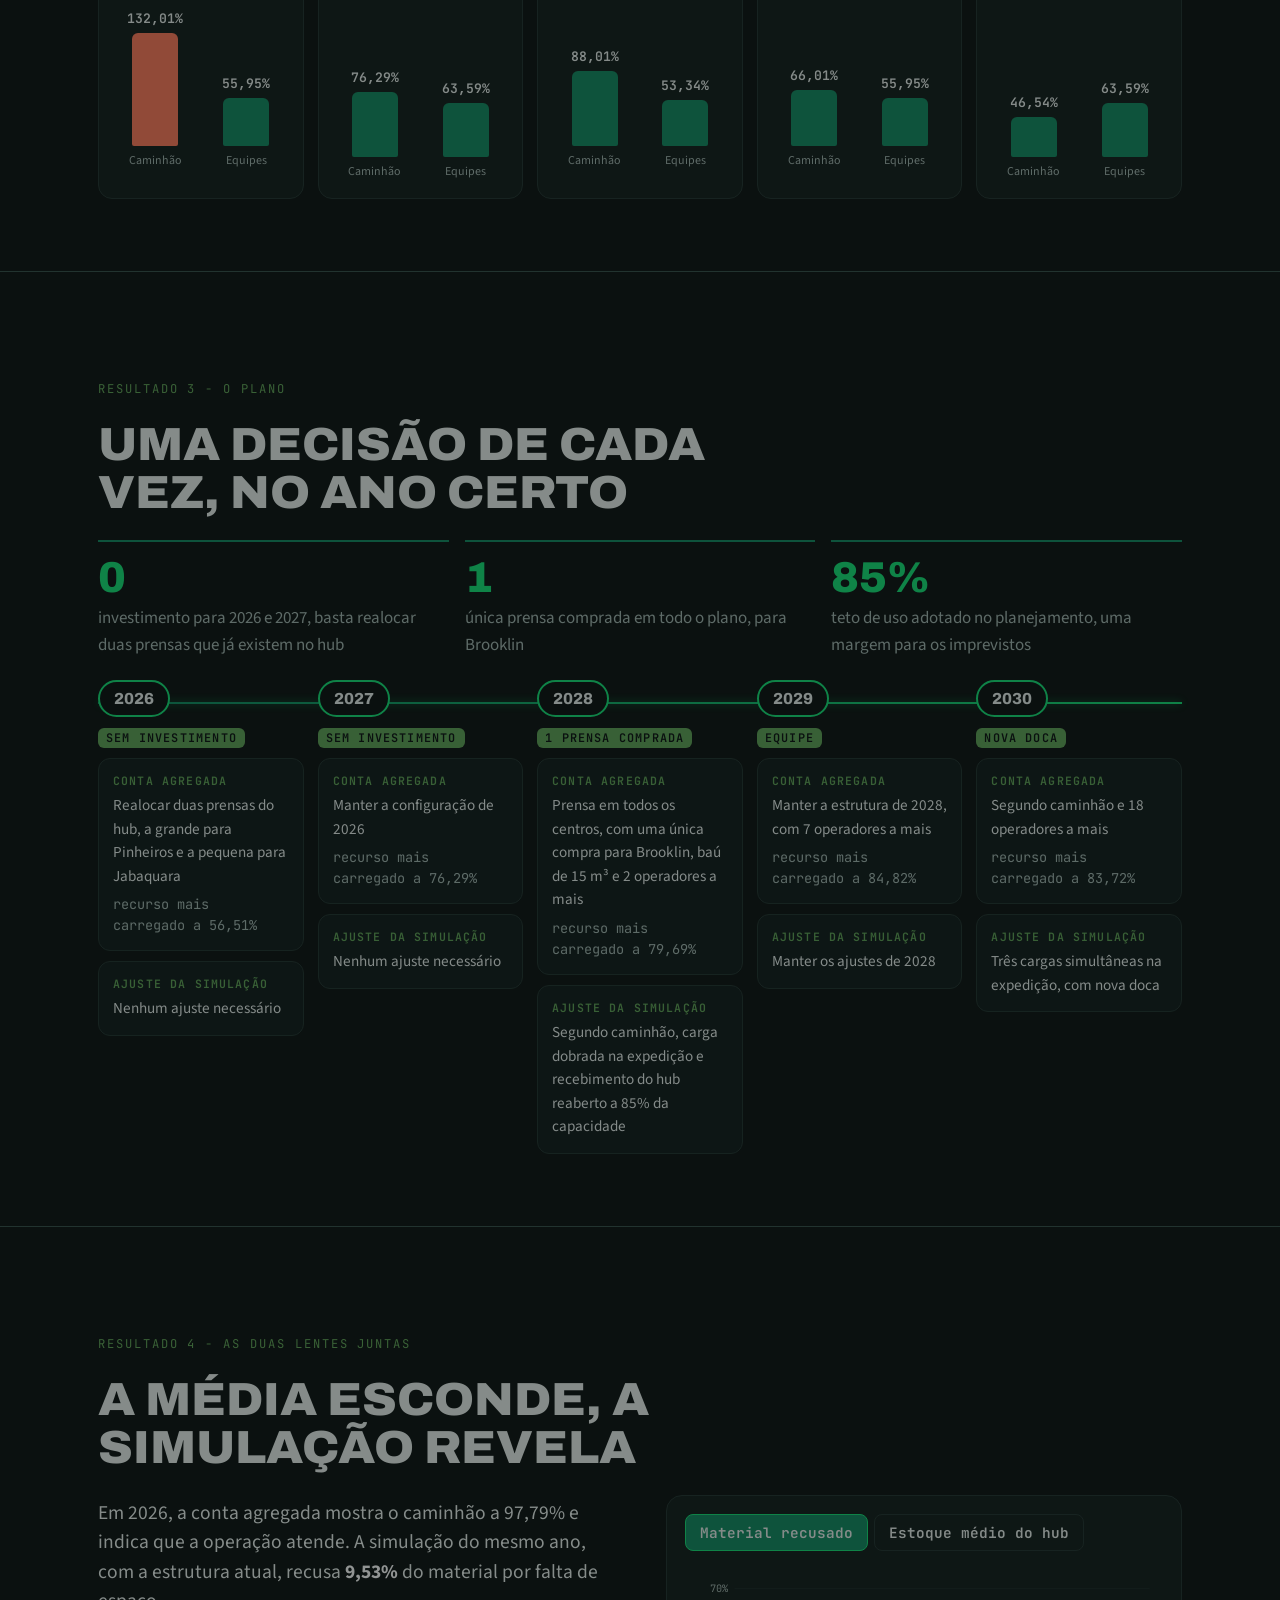
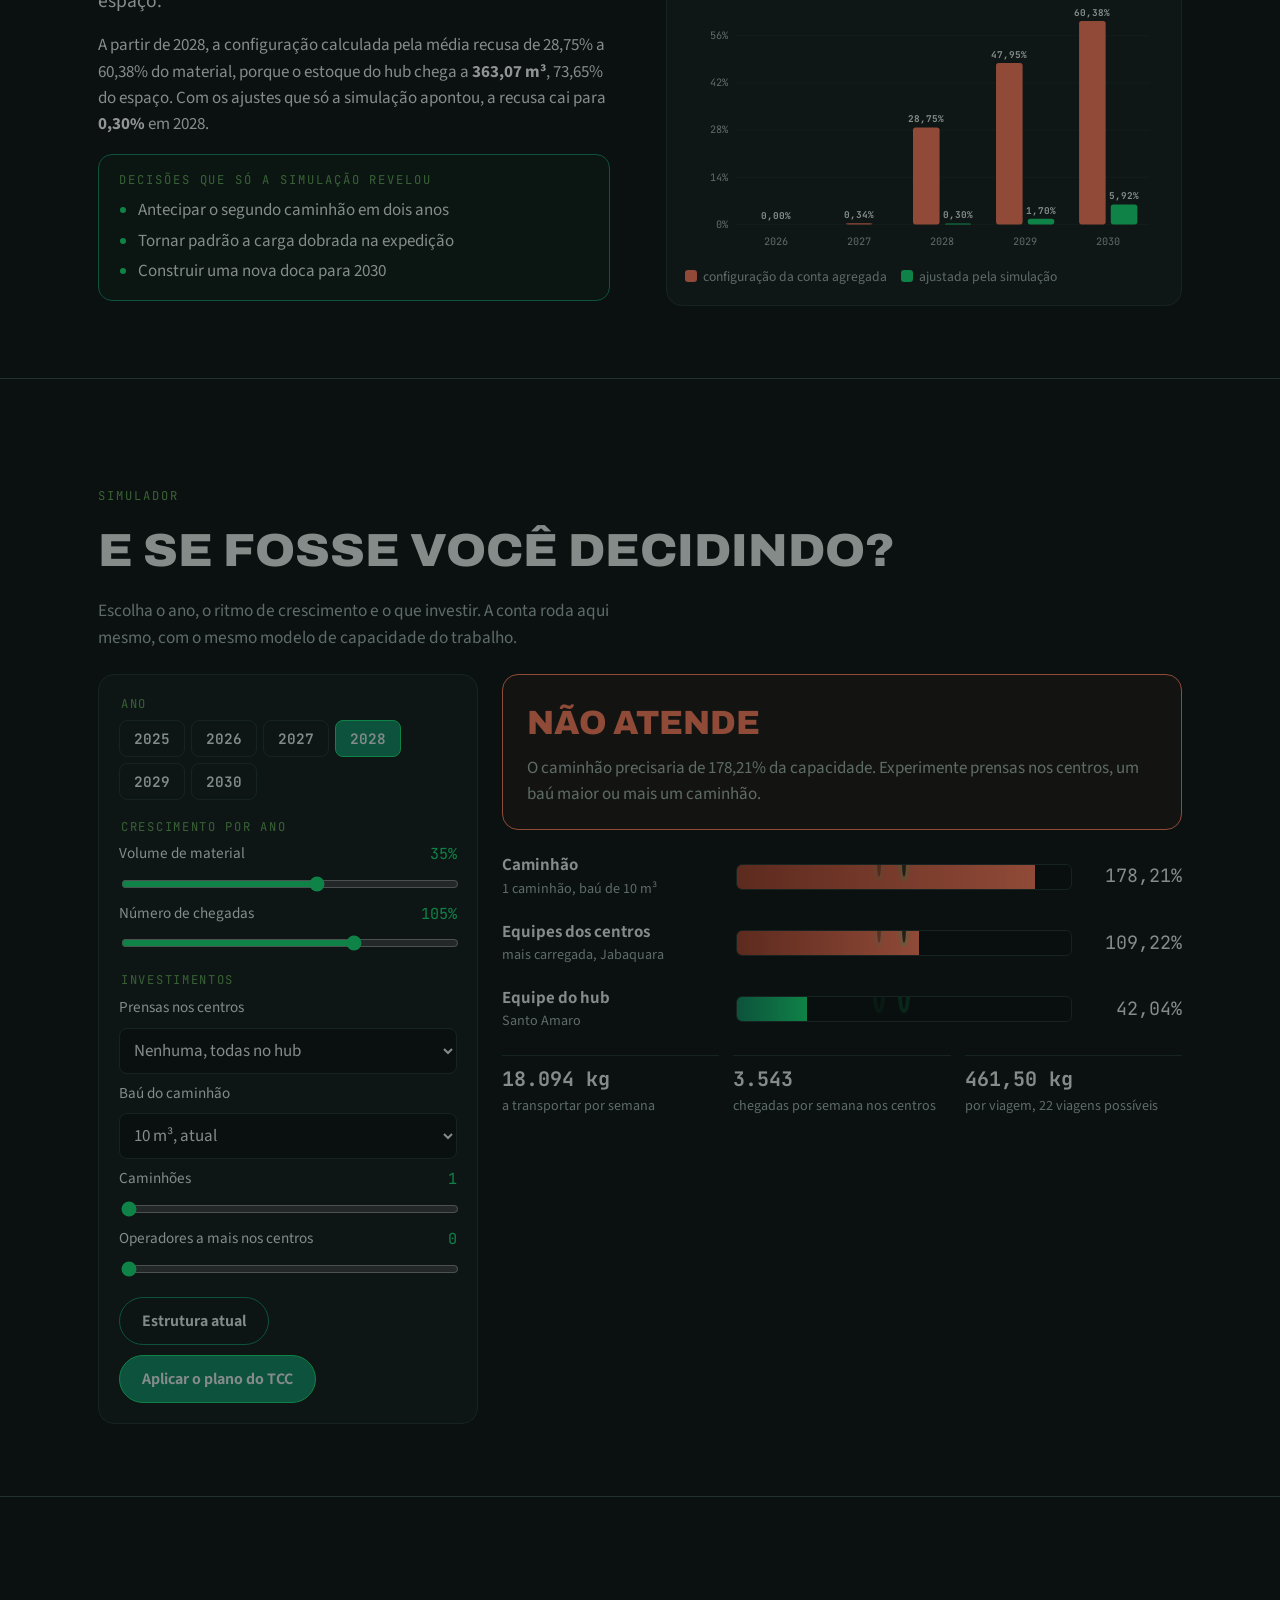
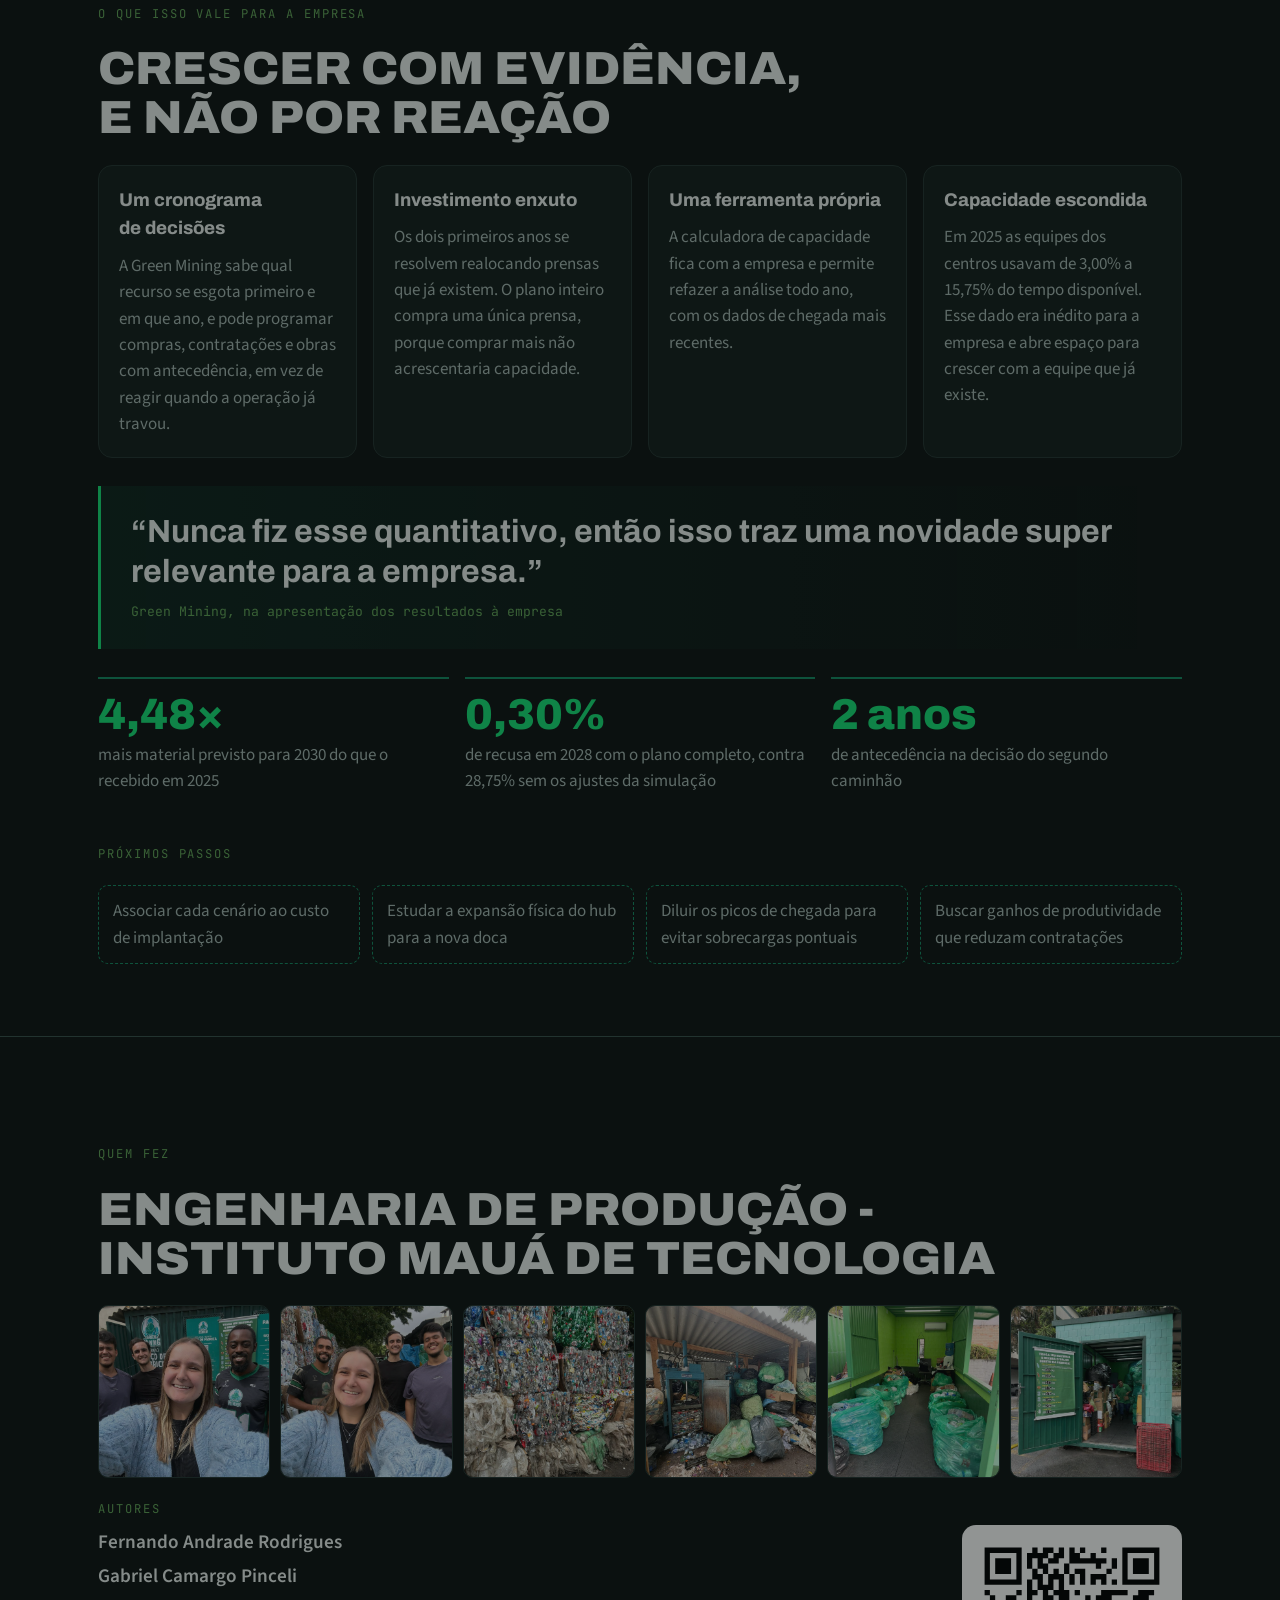
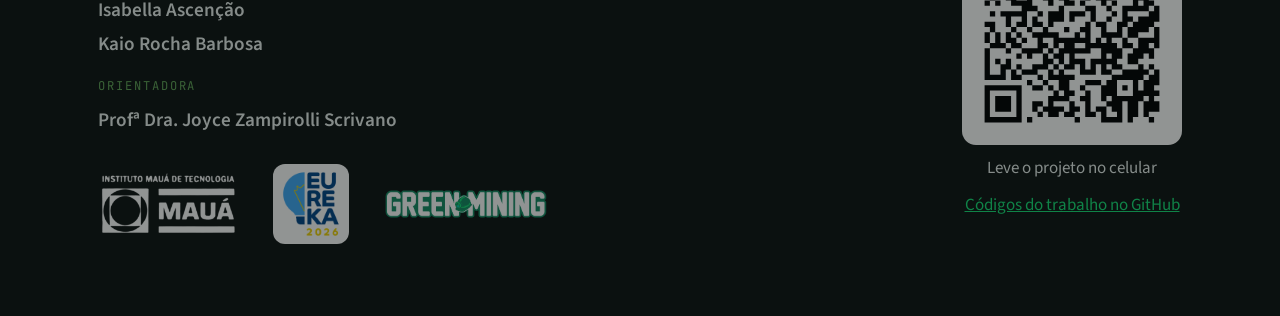
==== commit 32ce5738: "Troca os separadores · por - Co-Authored-By: Claude Opus 5.5 (1M context) <noreply@anthropic.com> Cl" ====
--- a/index.html
+++ b/index.html
@@ -3,7 +3,7 @@
 <head>
 <meta charset="utf-8">
 <meta name="viewport" content="width=device-width, initial-scale=1, viewport-fit=cover">
-<title>Green Mining · Capacidade até 2030</title>
+<title>Green Mining - Capacidade até 2030</title>
 <meta name="description" content="Planejamento agregado em sistemas de logística reversa: aplicação à Green Mining. TCC de Engenharia de Produção do Instituto Mauá de Tecnologia, Eureka 2026.">
 <meta name="theme-color" content="#0b1110">
 <meta property="og:title" content="A logística reversa da Green Mining aguenta crescer até 2030?">
@@ -13,7 +13,7 @@
 <link rel="preconnect" href="https://fonts.googleapis.com">
 <link rel="preconnect" href="https://fonts.gstatic.com" crossorigin>
 <link rel="stylesheet" href="https://fonts.googleapis.com/css2?family=Archivo:wdth,wght@75..125,500..900&family=Source+Sans+3:ital,wght@0,400;0,600;0,700;1,400&family=JetBrains+Mono:wght@400;600&display=swap">
-<link rel="stylesheet" href="assets/css/style.css?v=20261011d">
+<link rel="stylesheet" href="assets/css/style.css?v=20261011e">
 </head>
 <body>
 
@@ -47,7 +47,7 @@
       <img src="assets/img/logo-eureka.png" alt="Eureka 2026" class="logo-eureka">
       <img src="assets/img/selo-green-mining.jpg" alt="Green Mining" class="logo-selo">
     </div>
-    <p class="olho">Eureka 2026 · Stand 9 · PMN01</p>
+    <p class="olho">Eureka 2026 - Stand 9 - PMN01</p>
     <h1>A logística reversa da Green Mining aguenta crescer até&nbsp;2030?</h1>
     <p class="abertura-sub">Planejamento agregado em sistemas de logística reversa, aplicação à Green Mining</p>
     <div class="acoes">
@@ -89,7 +89,7 @@
 <!-- 2. PROBLEMA -->
 <section class="tela" id="problema" data-titulo="O resíduo">
   <div class="caixa">
-    <p class="olho">O resíduo · o início da logística reversa</p>
+    <p class="olho">O resíduo - o início da logística reversa</p>
     <h2>Reciclar começa muito antes da reciclagem</h2>
     <div class="duas-colunas">
       <div class="texto">
@@ -113,7 +113,7 @@
 <!-- 3. A REDE -->
 <section class="tela" id="rede" data-titulo="A rede">
   <div class="caixa">
-    <p class="olho">Rede de coleta · São Paulo</p>
+    <p class="olho">Rede de coleta - São Paulo</p>
     <h2>Cinco centros de coleta e um hub central</h2>
     <p class="lead">Toque em uma unidade para ver o que ela recebeu em 2025.</p>
     <div class="rede-grade">
@@ -287,7 +287,7 @@
       <p class="midia-legenda" id="midia-legenda">Toque nos números para saber o que cada parte do modelo representa.<span class="so-celular"> Arraste a imagem para os lados.</span></p>
     </div>
     <div class="validacao">
-      <div><span class="num">5 · 4 · 2 · 2 · 2</span><p>viagens semanais por centro na simulação, iguais às da operação real</p></div>
+      <div><span class="num">5 - 4 - 2 - 2 - 2</span><p>viagens semanais por centro na simulação, iguais às da operação real</p></div>
       <div><span class="num">15,00</span><p>viagens necessárias por semana, mesmo valor medido na empresa</p></div>
       <div><span class="num">72,43%</span><p>de uso do caminhão em 2025, o recurso mais carregado da rede</p></div>
     </div>
@@ -297,7 +297,7 @@
 <!-- 8. RESULTADOS -->
 <section class="tela" id="resultados" data-titulo="Resultados">
   <div class="caixa">
-    <p class="olho">Resultado 1 · sem nenhuma mudança</p>
+    <p class="olho">Resultado 1 - sem nenhuma mudança</p>
     <h2>O gargalo muda de dono no caminho até 2030</h2>
     <p class="lead">Escolha um ano. Acima da linha de 100%, o recurso não dá conta.</p>
     <div class="anos" id="anos" role="group" aria-label="Ano"></div>
@@ -308,7 +308,7 @@
 
 <section class="tela" id="isoladas" data-titulo="Medidas isoladas">
   <div class="caixa">
-    <p class="olho">Resultado 2 · medidas isoladas</p>
+    <p class="olho">Resultado 2 - medidas isoladas</p>
     <h2>Nenhuma medida sozinha atravessa 2028</h2>
     <p class="lead">Equipamento alivia o caminhão, mas não as equipes. Mais gente alivia as equipes, mas não o caminhão.</p>
     <div class="alternar" role="group" aria-label="Ano" id="alternar-isoladas">
@@ -321,7 +321,7 @@
 
 <section class="tela" id="plano" data-titulo="O plano">
   <div class="caixa">
-    <p class="olho">Resultado 3 · o plano</p>
+    <p class="olho">Resultado 3 - o plano</p>
     <h2>Uma decisão de cada vez, no ano certo</h2>
     <div class="destaques">
       <div><span class="num">0</span><p>investimento para 2026 e 2027, basta realocar duas prensas que já existem no hub</p></div>
@@ -334,7 +334,7 @@
 
 <section class="tela" id="comparacao" data-titulo="A média esconde">
   <div class="caixa">
-    <p class="olho">Resultado 4 · as duas lentes juntas</p>
+    <p class="olho">Resultado 4 - as duas lentes juntas</p>
     <h2>A média esconde, a simulação revela</h2>
     <div class="duas-colunas duas-colunas-largo">
       <div class="texto">
@@ -446,7 +446,7 @@
 <section class="tela" id="equipe" data-titulo="Equipe">
   <div class="caixa">
     <p class="olho">Quem fez</p>
-    <h2>Engenharia de Produção · Instituto Mauá de Tecnologia</h2>
+    <h2>Engenharia de Produção - Instituto Mauá de Tecnologia</h2>
     <div class="galeria">
       <img src="assets/img/equipe-pinheiros.jpg" alt="Equipe em visita técnica ao centro de coleta de Pinheiros" loading="lazy">
       <img src="assets/img/equipe-hub.jpg" alt="Equipe em visita técnica ao hub central" loading="lazy">
@@ -500,13 +500,13 @@
 
 <div class="dica-setas" aria-hidden="true">← → ou ↑ ↓ para trocar de seção</div>
 <button type="button" class="fechar-tela" id="sair-tela" aria-label="Sair da tela cheia" hidden>✕ Fechar</button>
-<div class="aviso-estande" id="aviso-estande" hidden>Apresentação automática · toque em qualquer lugar para explorar</div>
-
-<script src="assets/js/rccp/arrival-profile-2025.js?v=20261011d"></script>
-<script src="assets/js/rccp/rccp-model.js?v=20261011d"></script>
-<script src="assets/js/rccp/rccp-baseline.js?v=20261011d"></script>
-<script src="assets/js/dados.js?v=20261011d"></script>
-<script src="assets/js/simulador.js?v=20261011d"></script>
-<script src="assets/js/app.js?v=20261011d"></script>
+<div class="aviso-estande" id="aviso-estande" hidden>Apresentação automática - toque em qualquer lugar para explorar</div>
+
+<script src="assets/js/rccp/arrival-profile-2025.js?v=20261011e"></script>
+<script src="assets/js/rccp/rccp-model.js?v=20261011e"></script>
+<script src="assets/js/rccp/rccp-baseline.js?v=20261011e"></script>
+<script src="assets/js/dados.js?v=20261011e"></script>
+<script src="assets/js/simulador.js?v=20261011e"></script>
+<script src="assets/js/app.js?v=20261011e"></script>
 </body>
 </html>
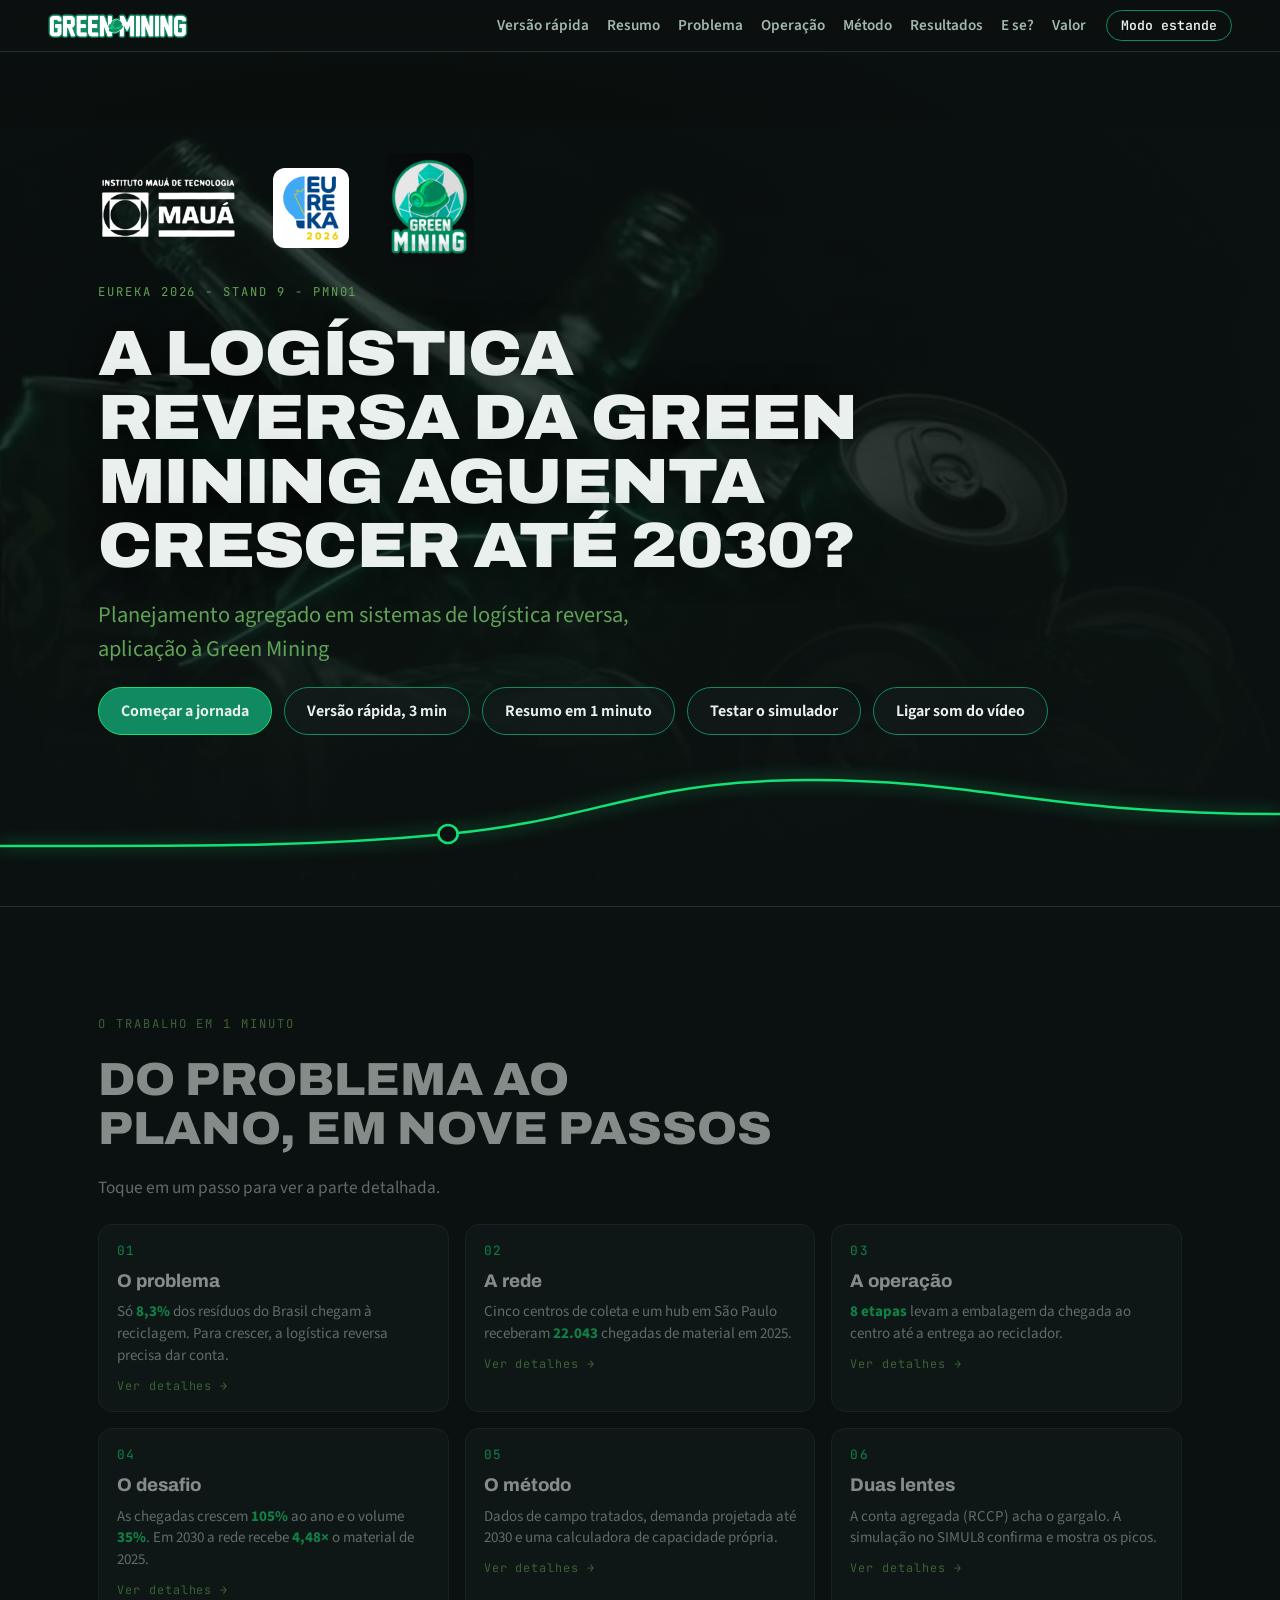
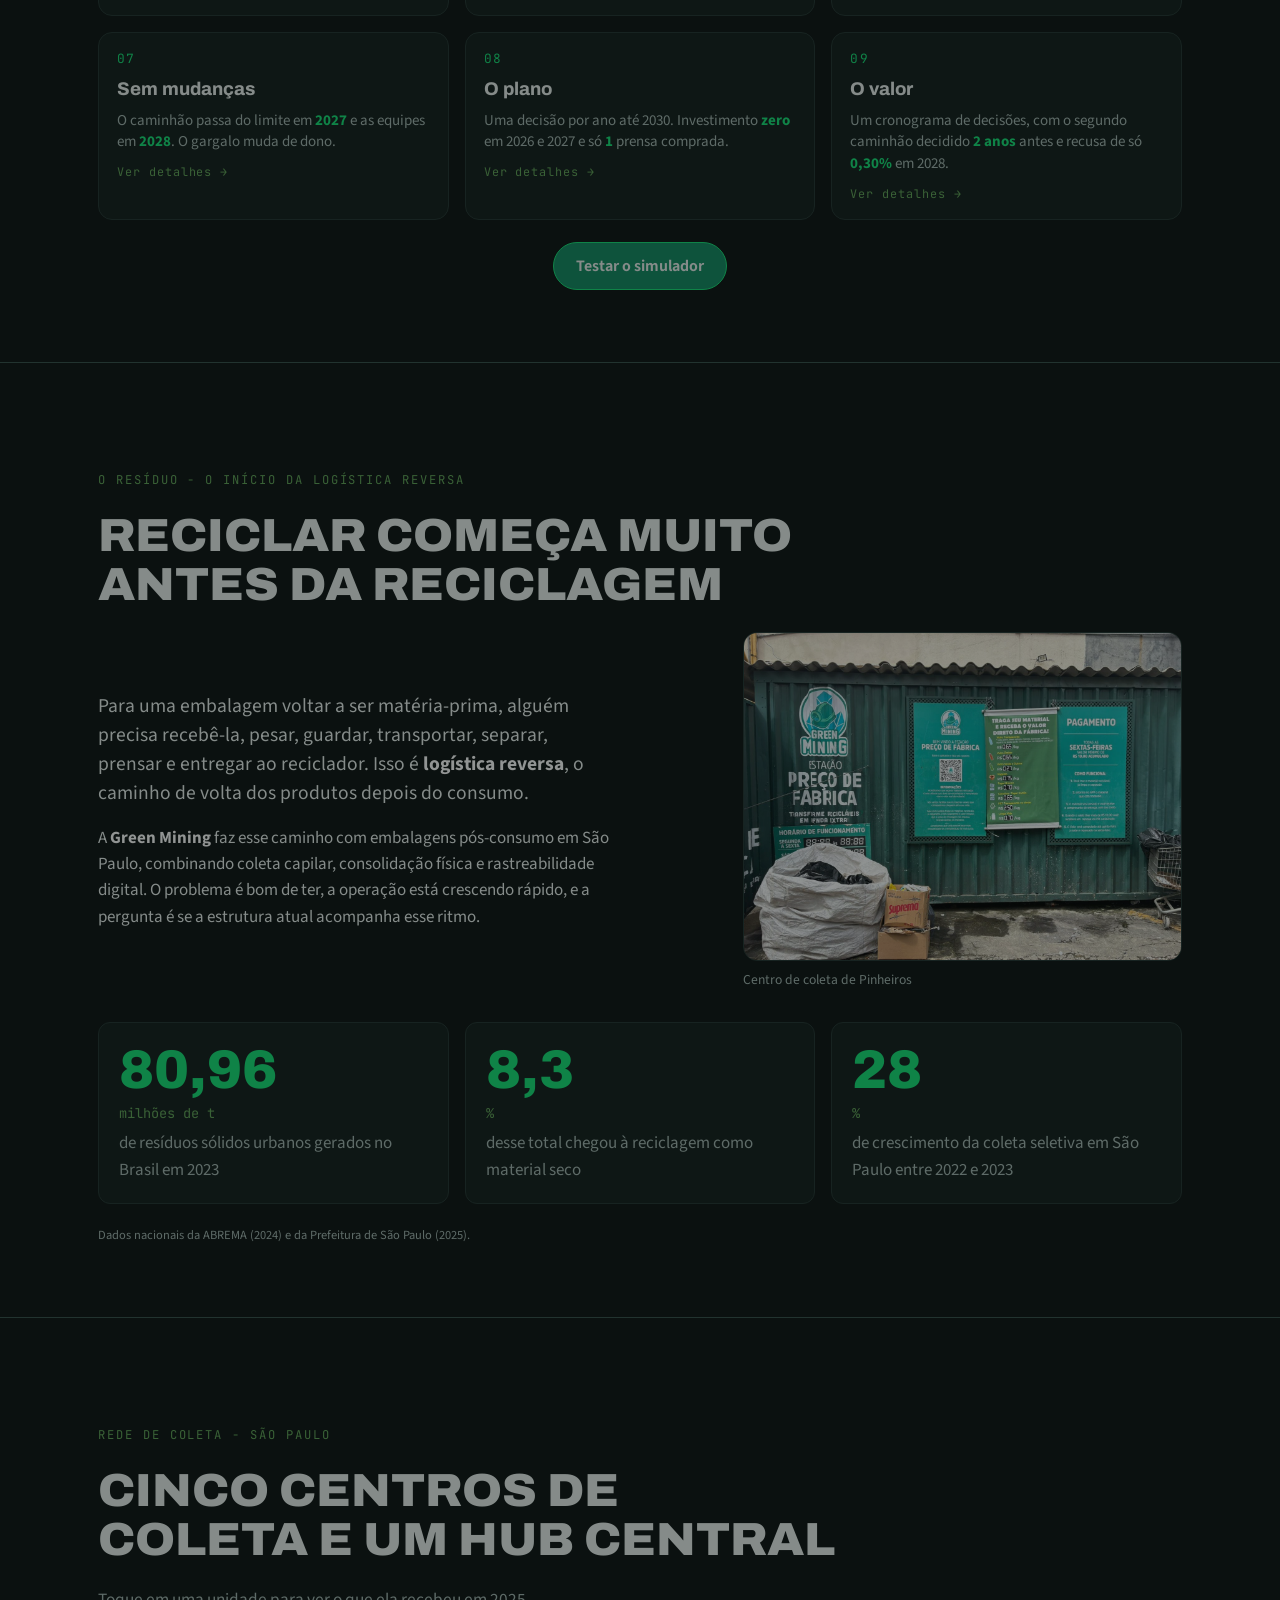
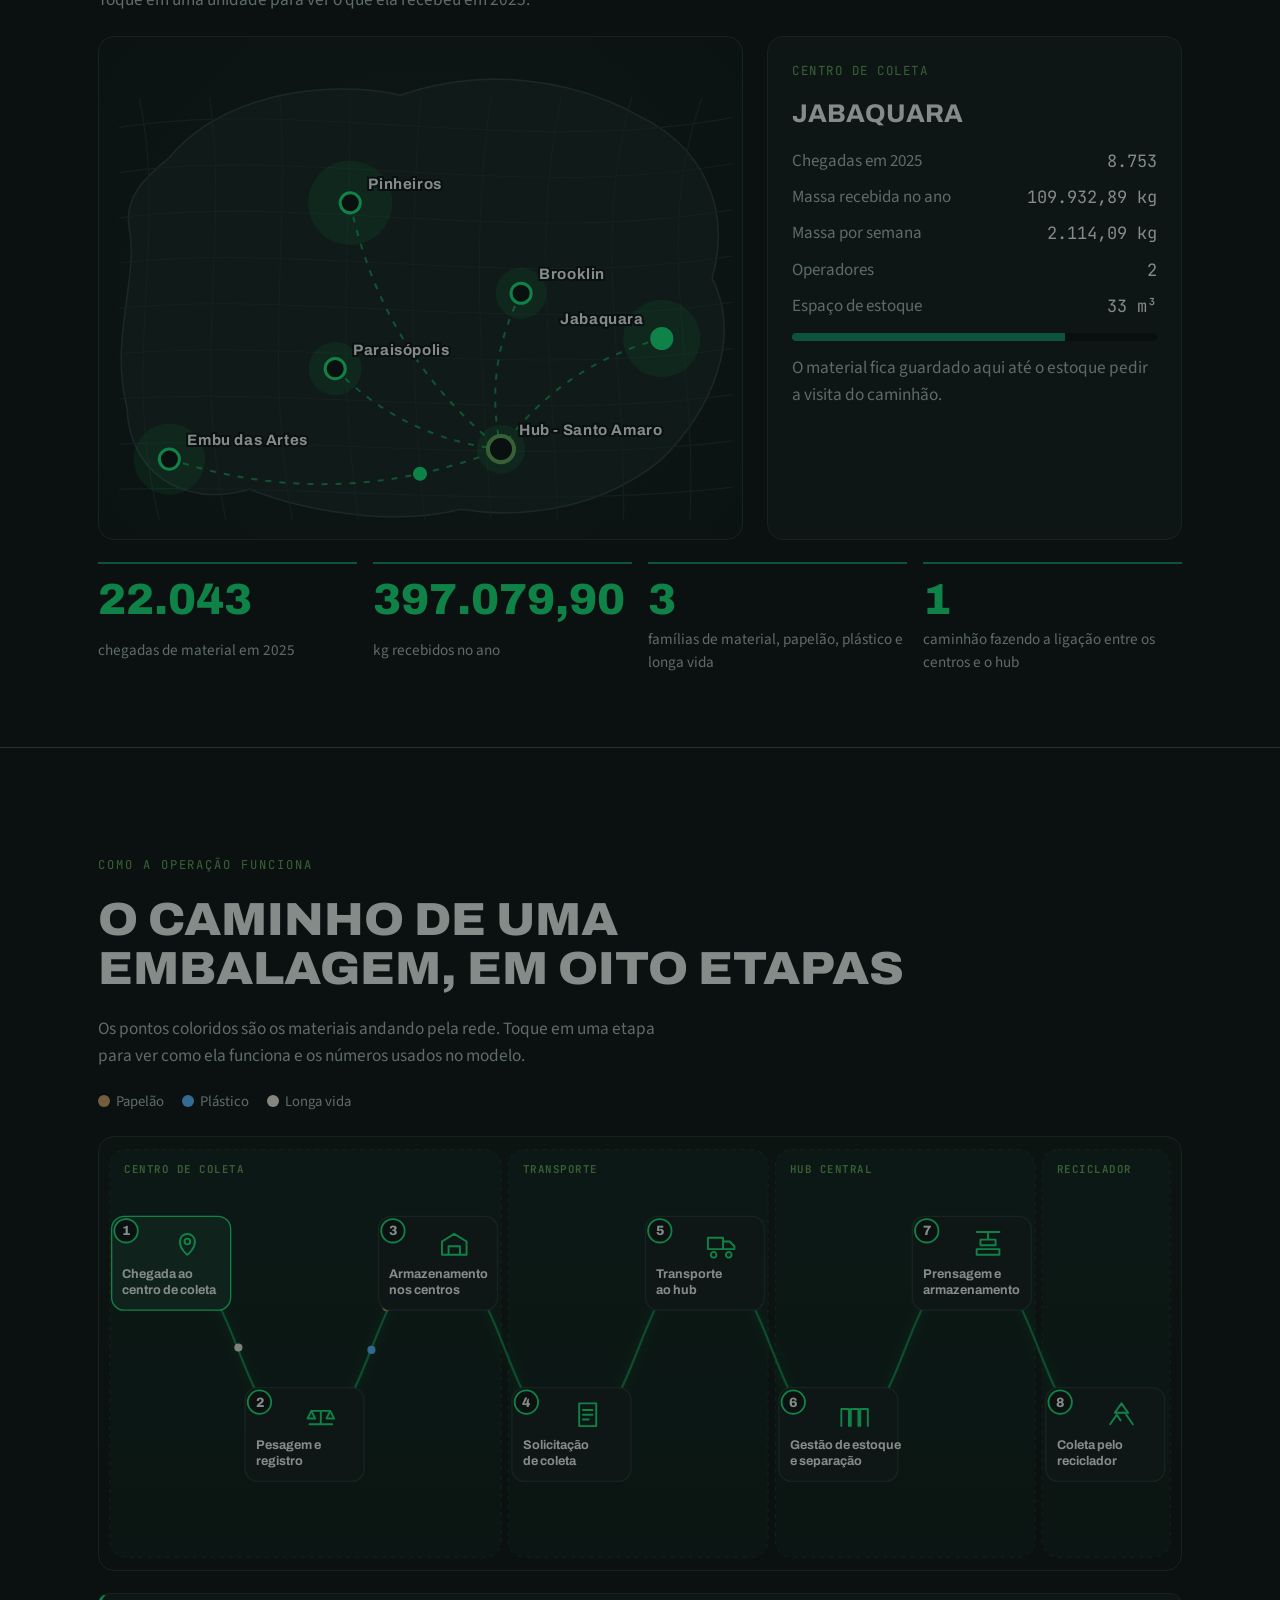
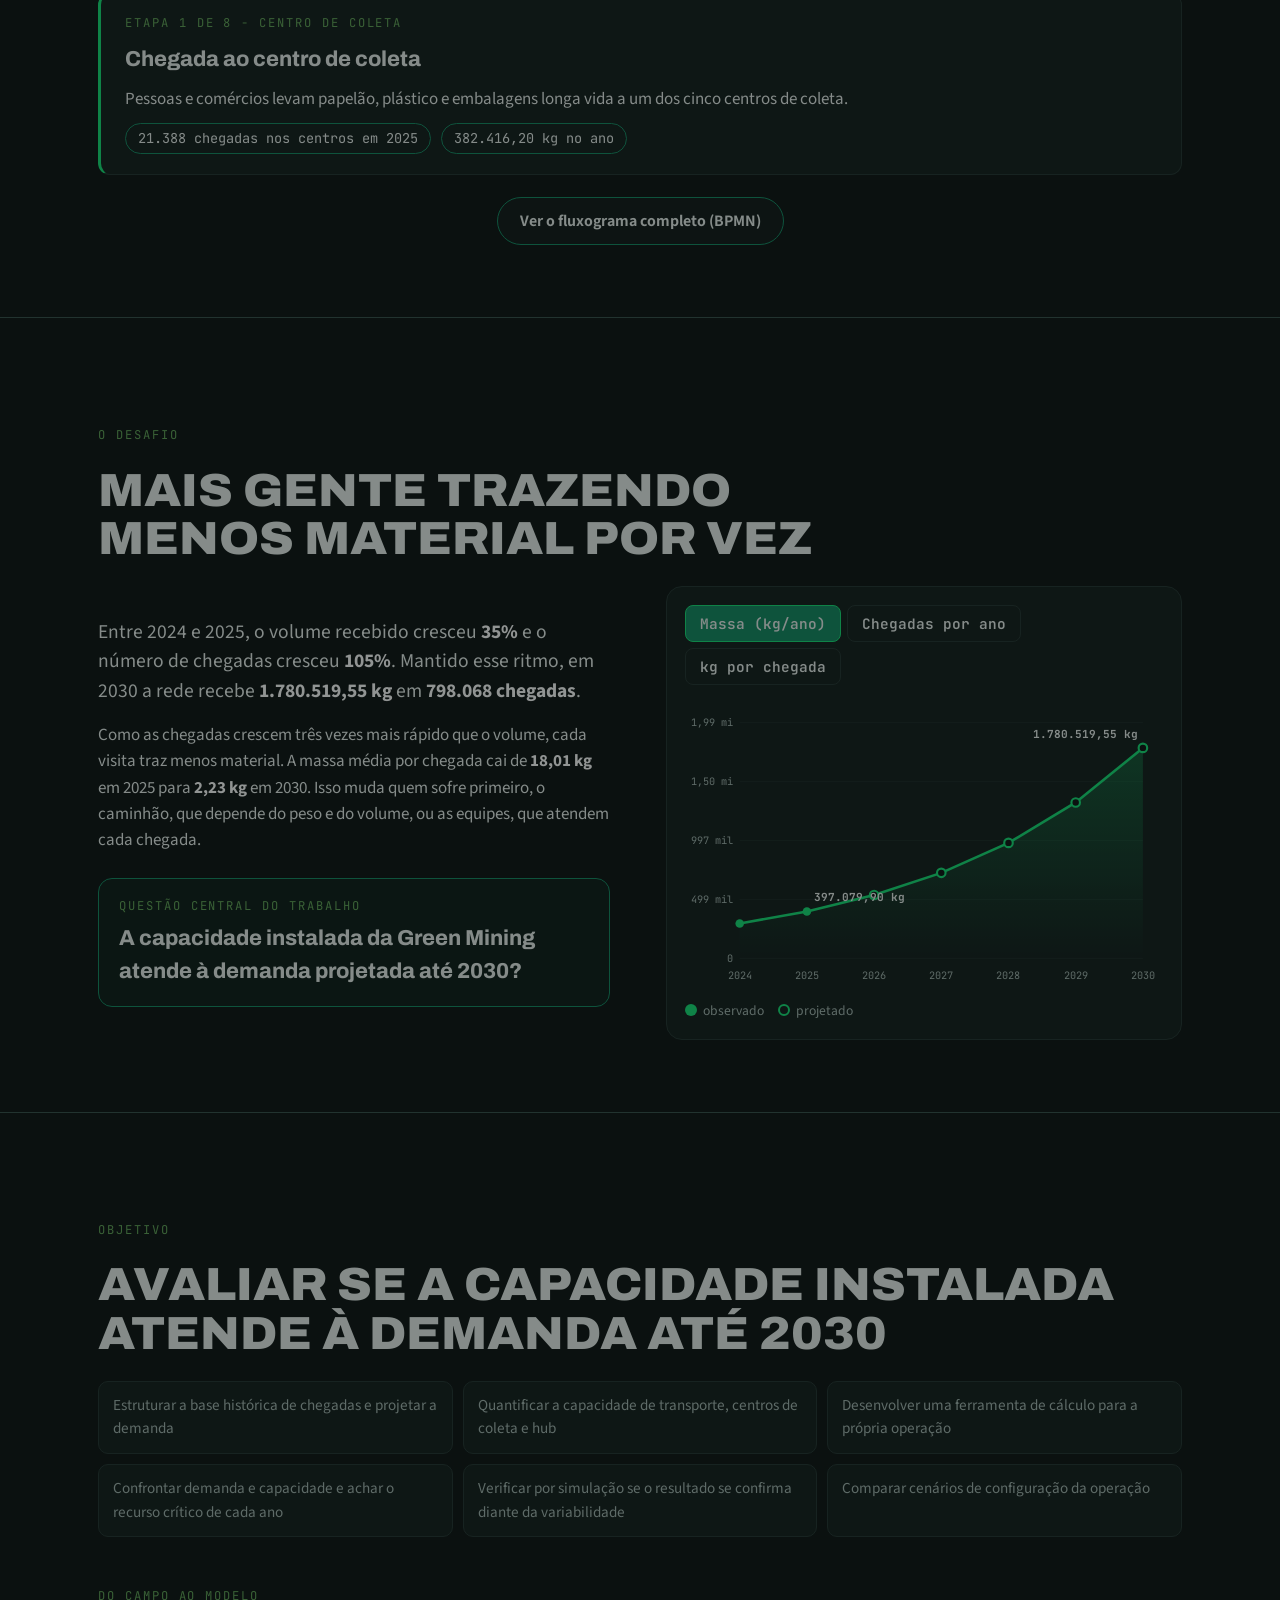
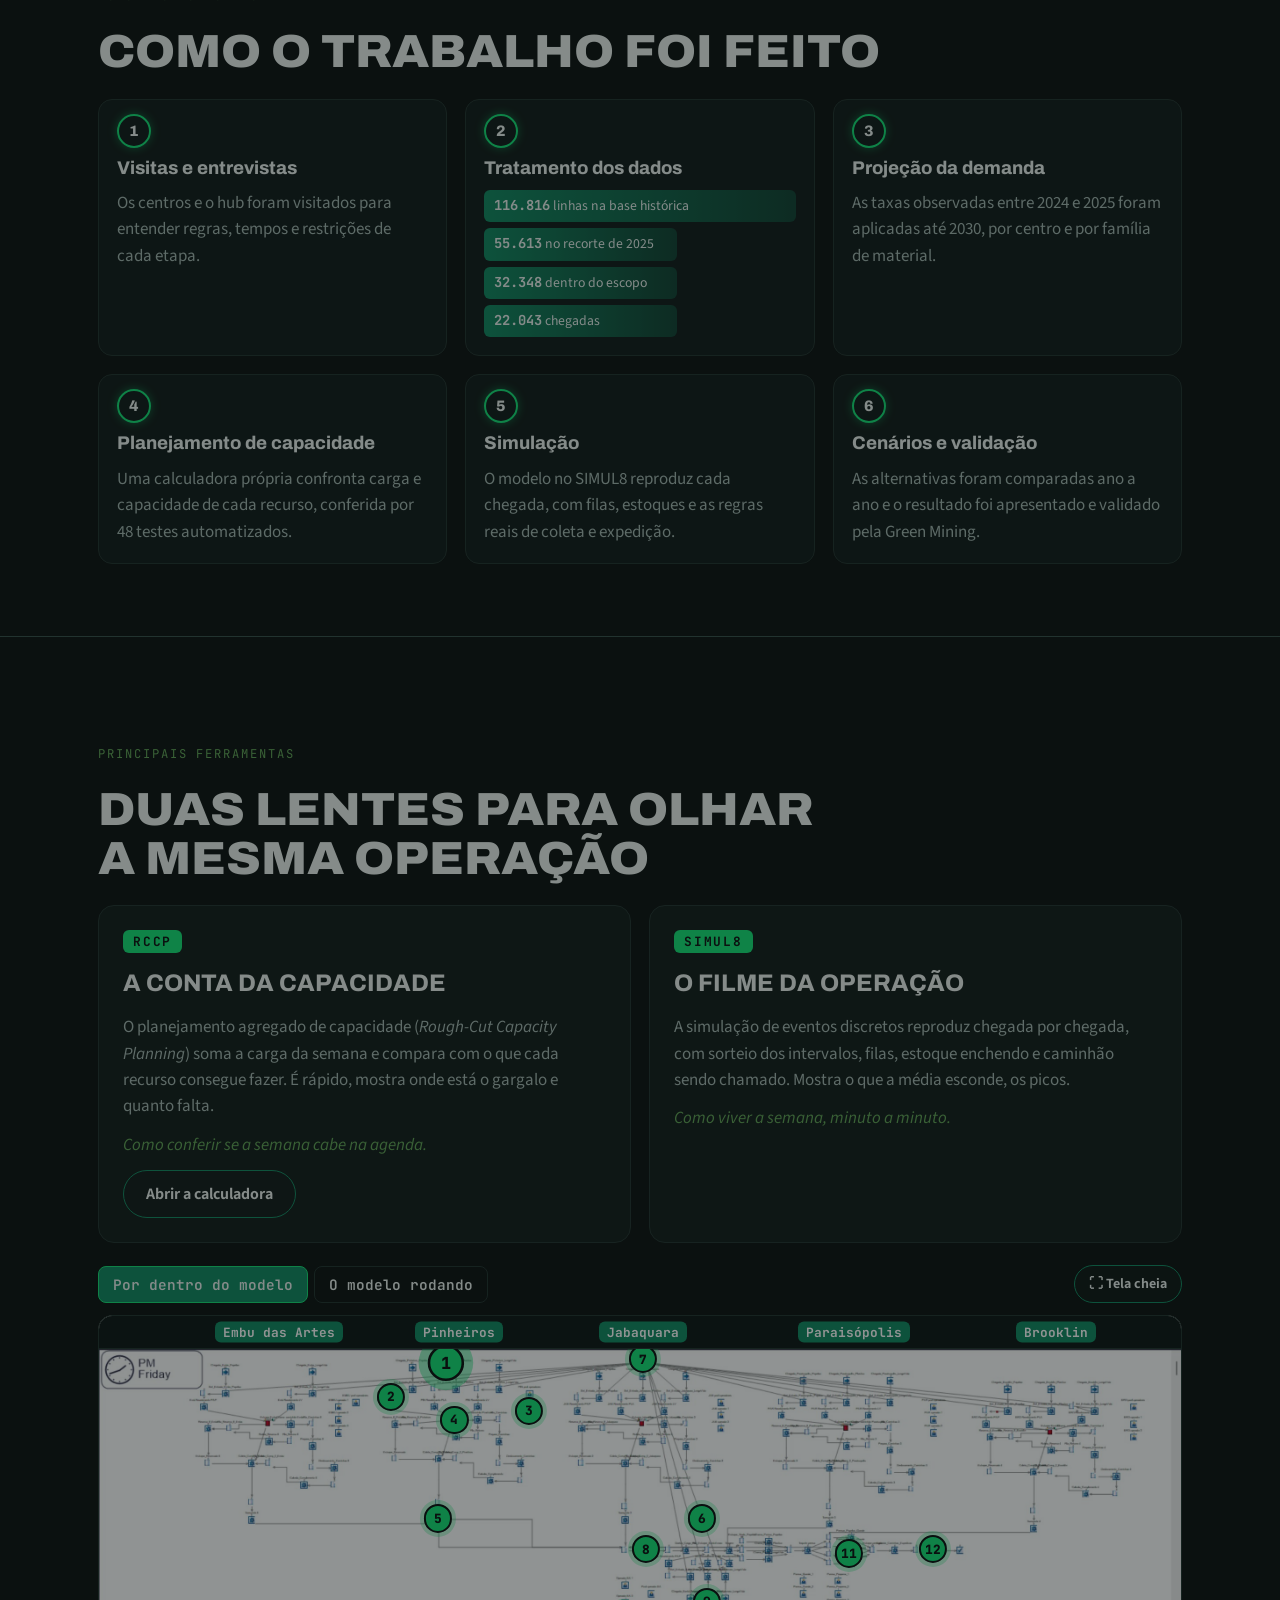
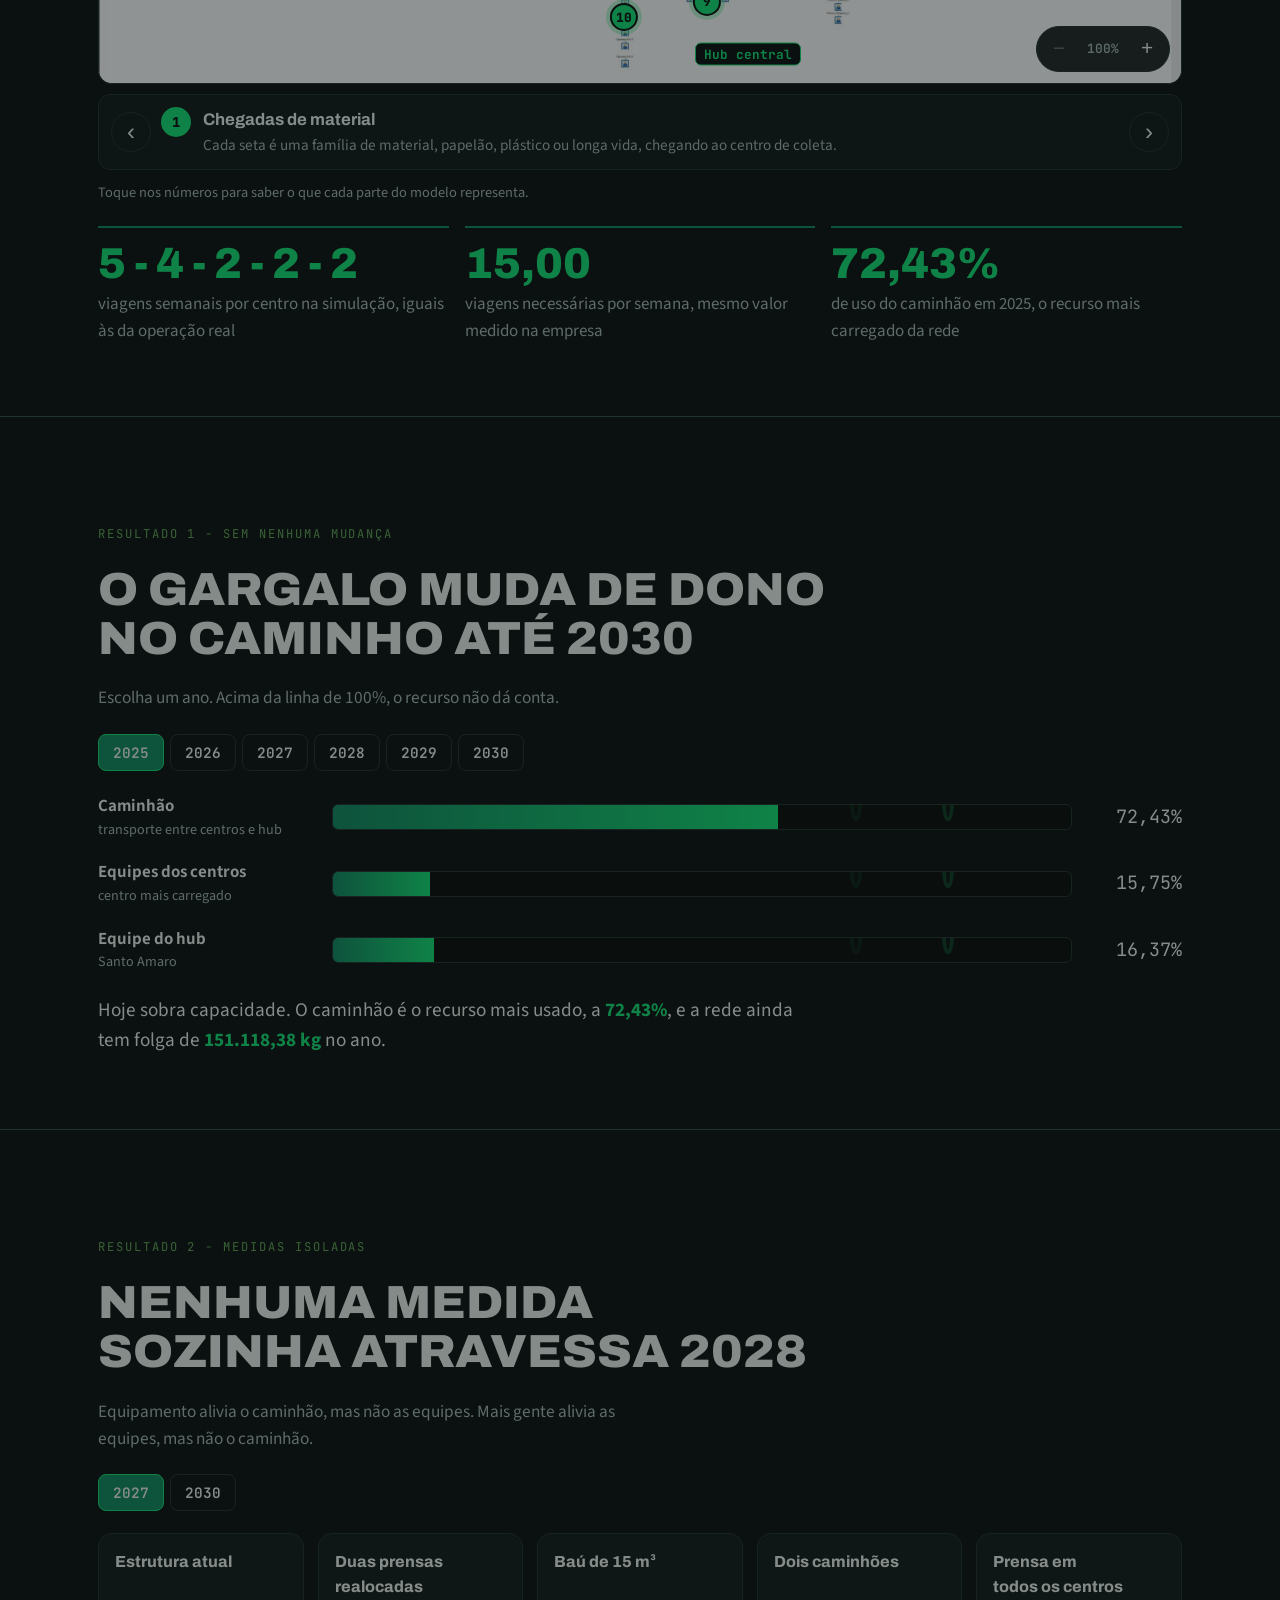
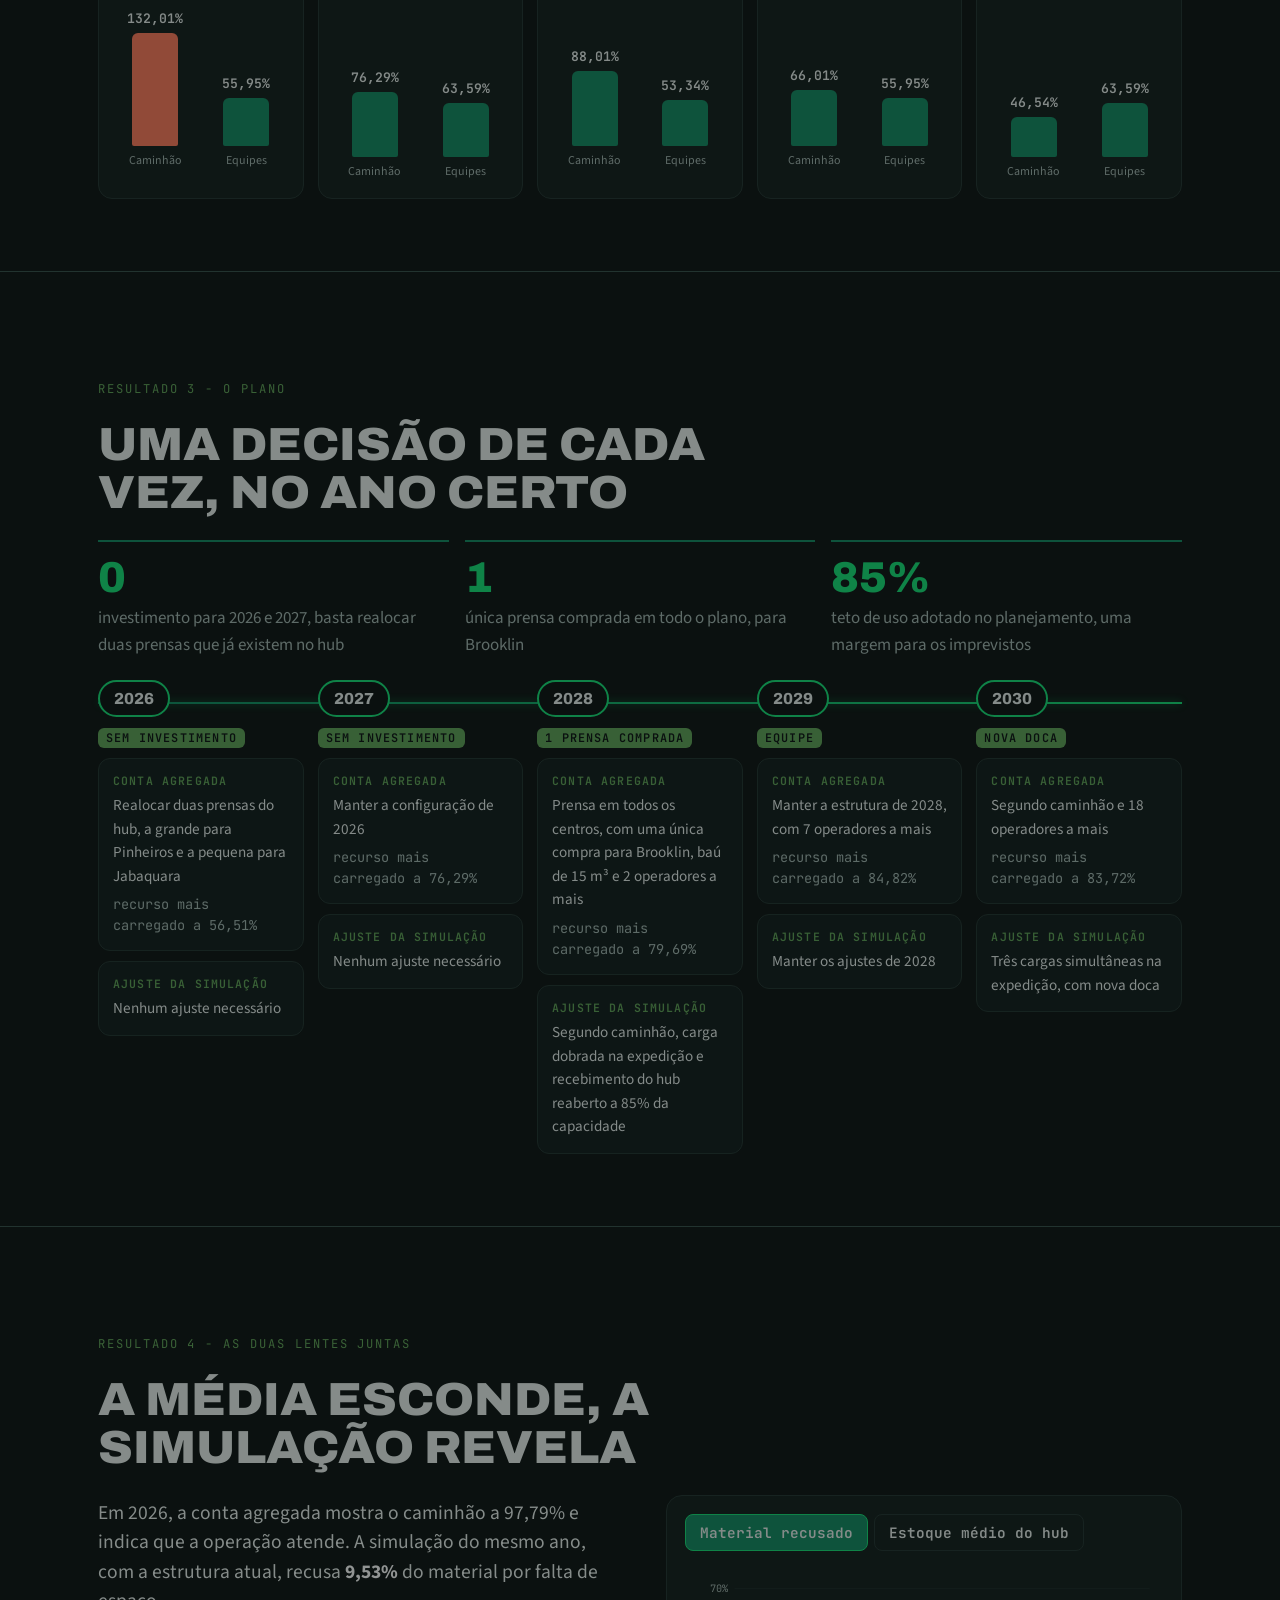
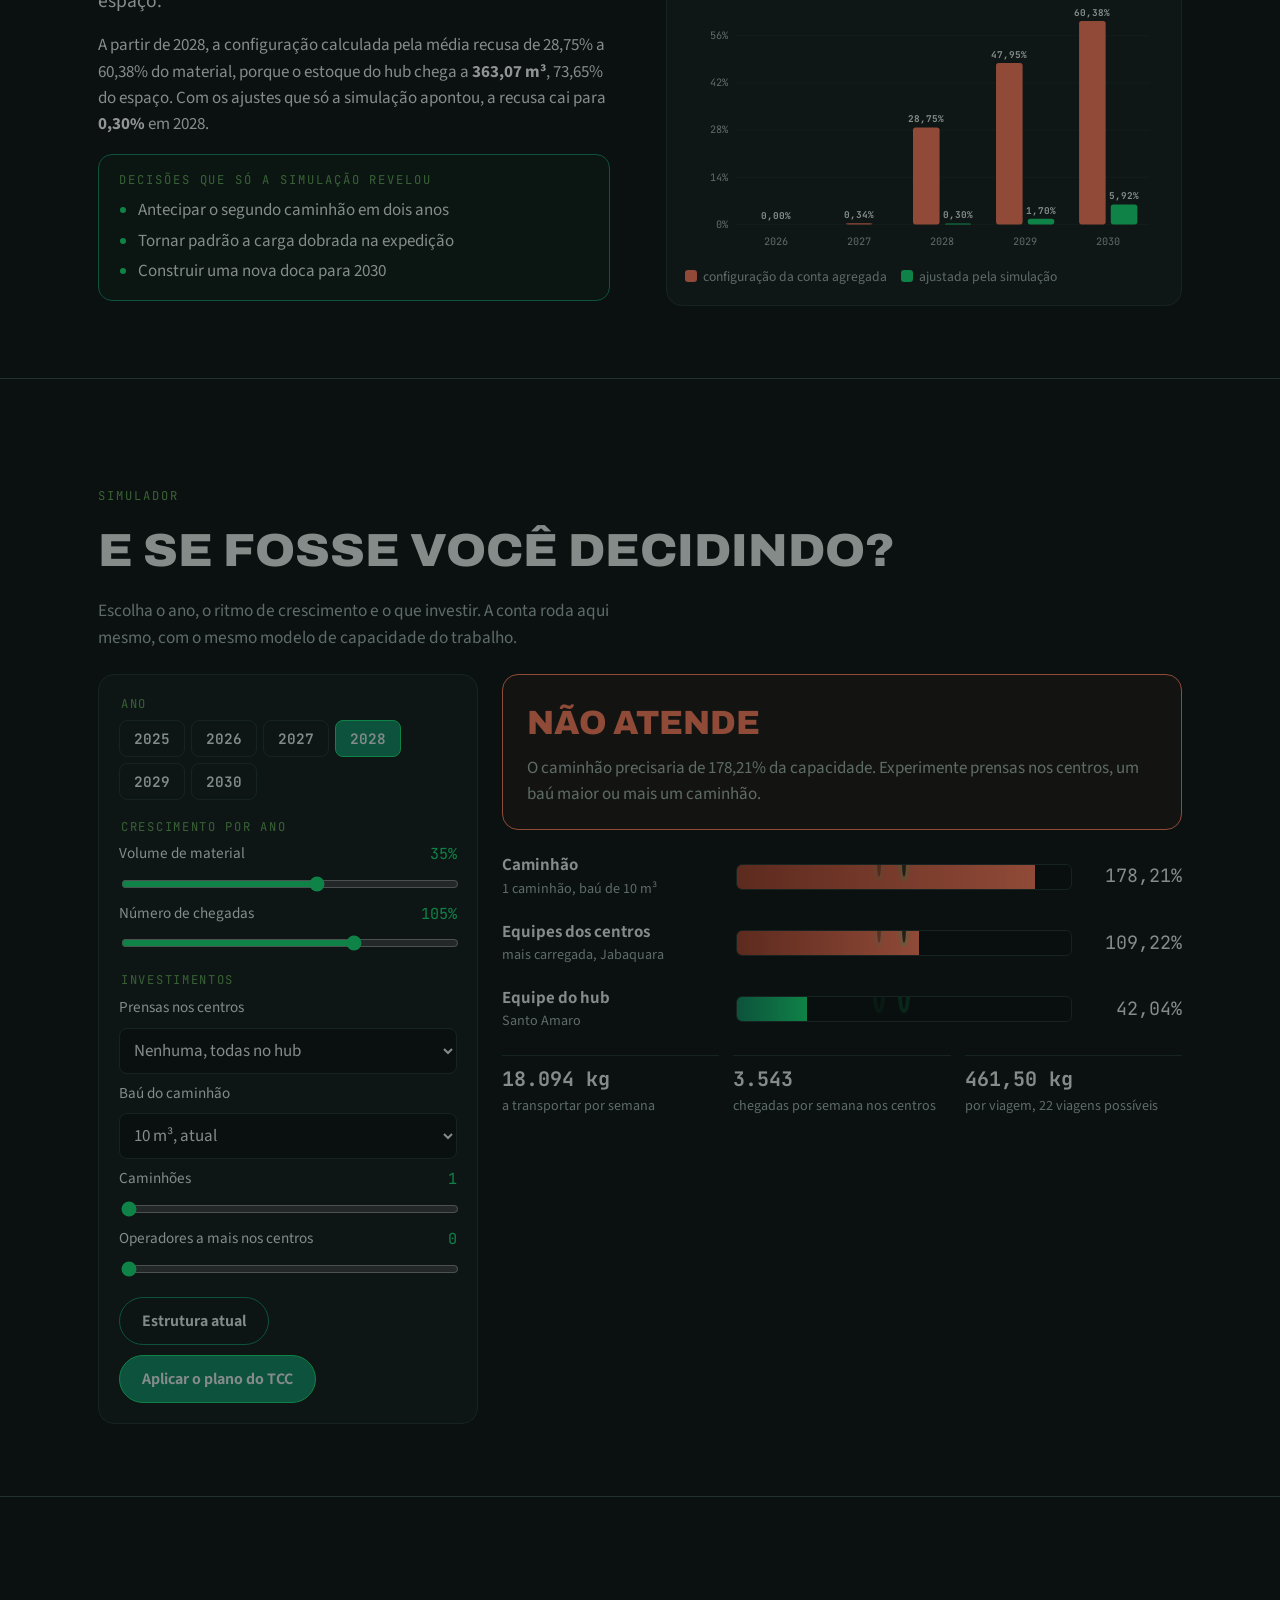
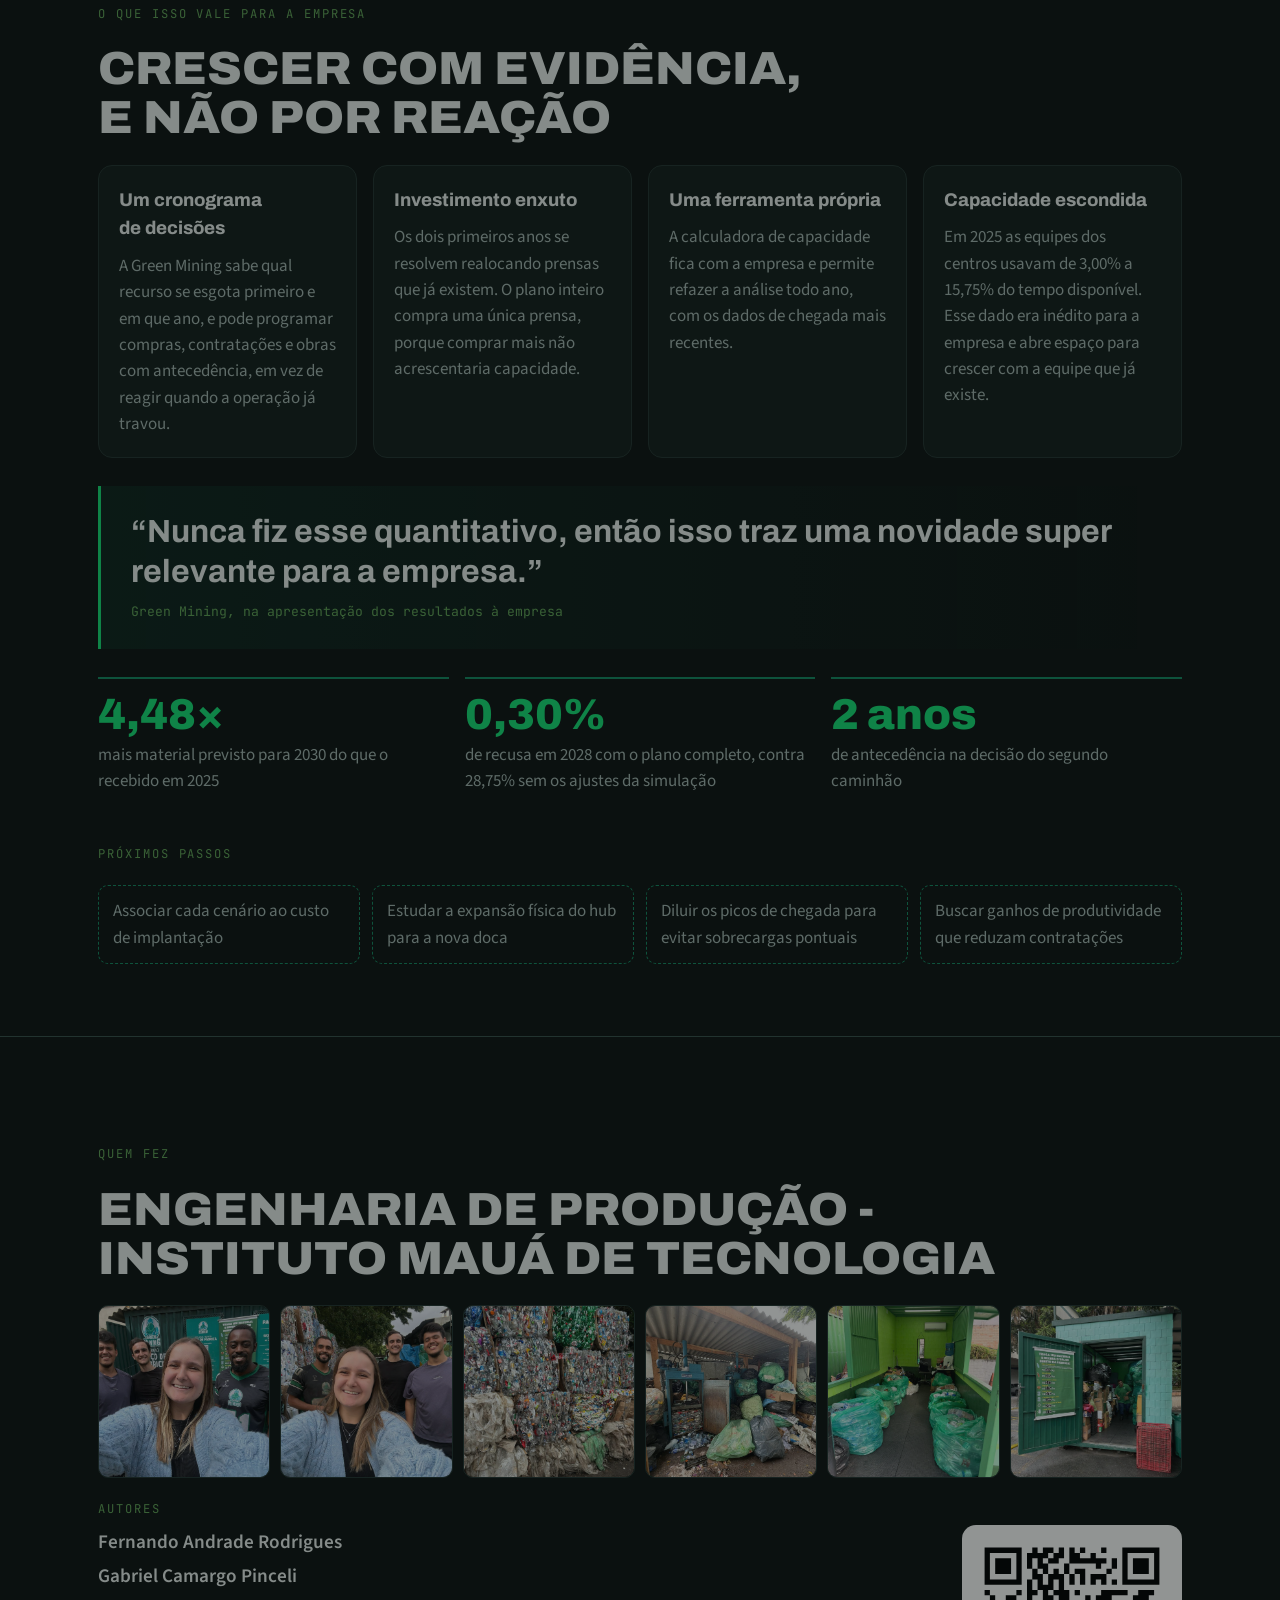
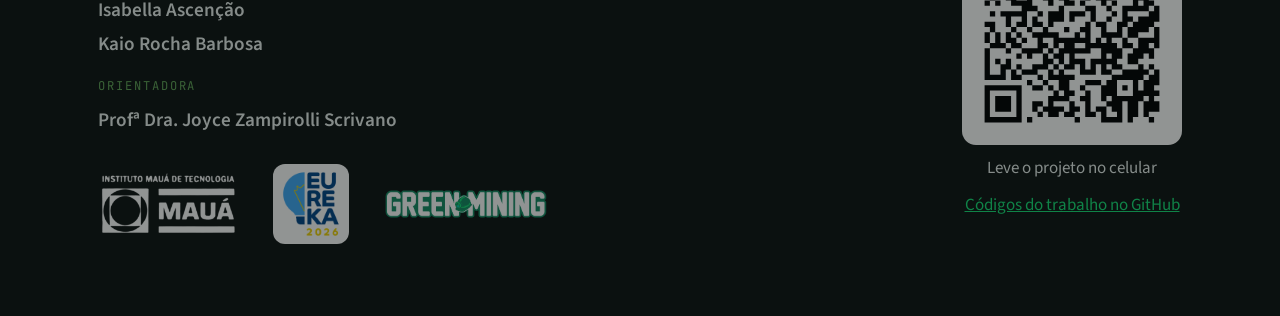
==== commit 94a4764e: "Versão rápida: apresentação em 7 telas para 2 a 3 minutos Nova subpágina rapido/ com fluxograma simp" ====
--- a/index.html
+++ b/index.html
@@ -22,6 +22,7 @@
     <img src="assets/img/logo-green-mining.png" alt="Green Mining" width="1920" height="361">
   </a>
   <nav class="barra-nav" aria-label="Seções">
+    <a href="rapido/">Versão rápida</a>
     <a href="#resumo">Resumo</a>
     <a href="#problema">Problema</a>
     <a href="#operacao">Operação</a>
@@ -52,6 +53,7 @@
     <p class="abertura-sub">Planejamento agregado em sistemas de logística reversa, aplicação à Green Mining</p>
     <div class="acoes">
       <a class="botao botao-cheio" href="#problema">Começar a jornada</a>
+      <a class="botao" href="rapido/">Versão rápida, 3 min</a>
       <a class="botao" href="#resumo">Resumo em 1 minuto</a>
       <a class="botao" href="#e-se">Testar o simulador</a>
       <button class="botao botao-som" id="botao-som" type="button" aria-pressed="false">Ligar som do vídeo</button>
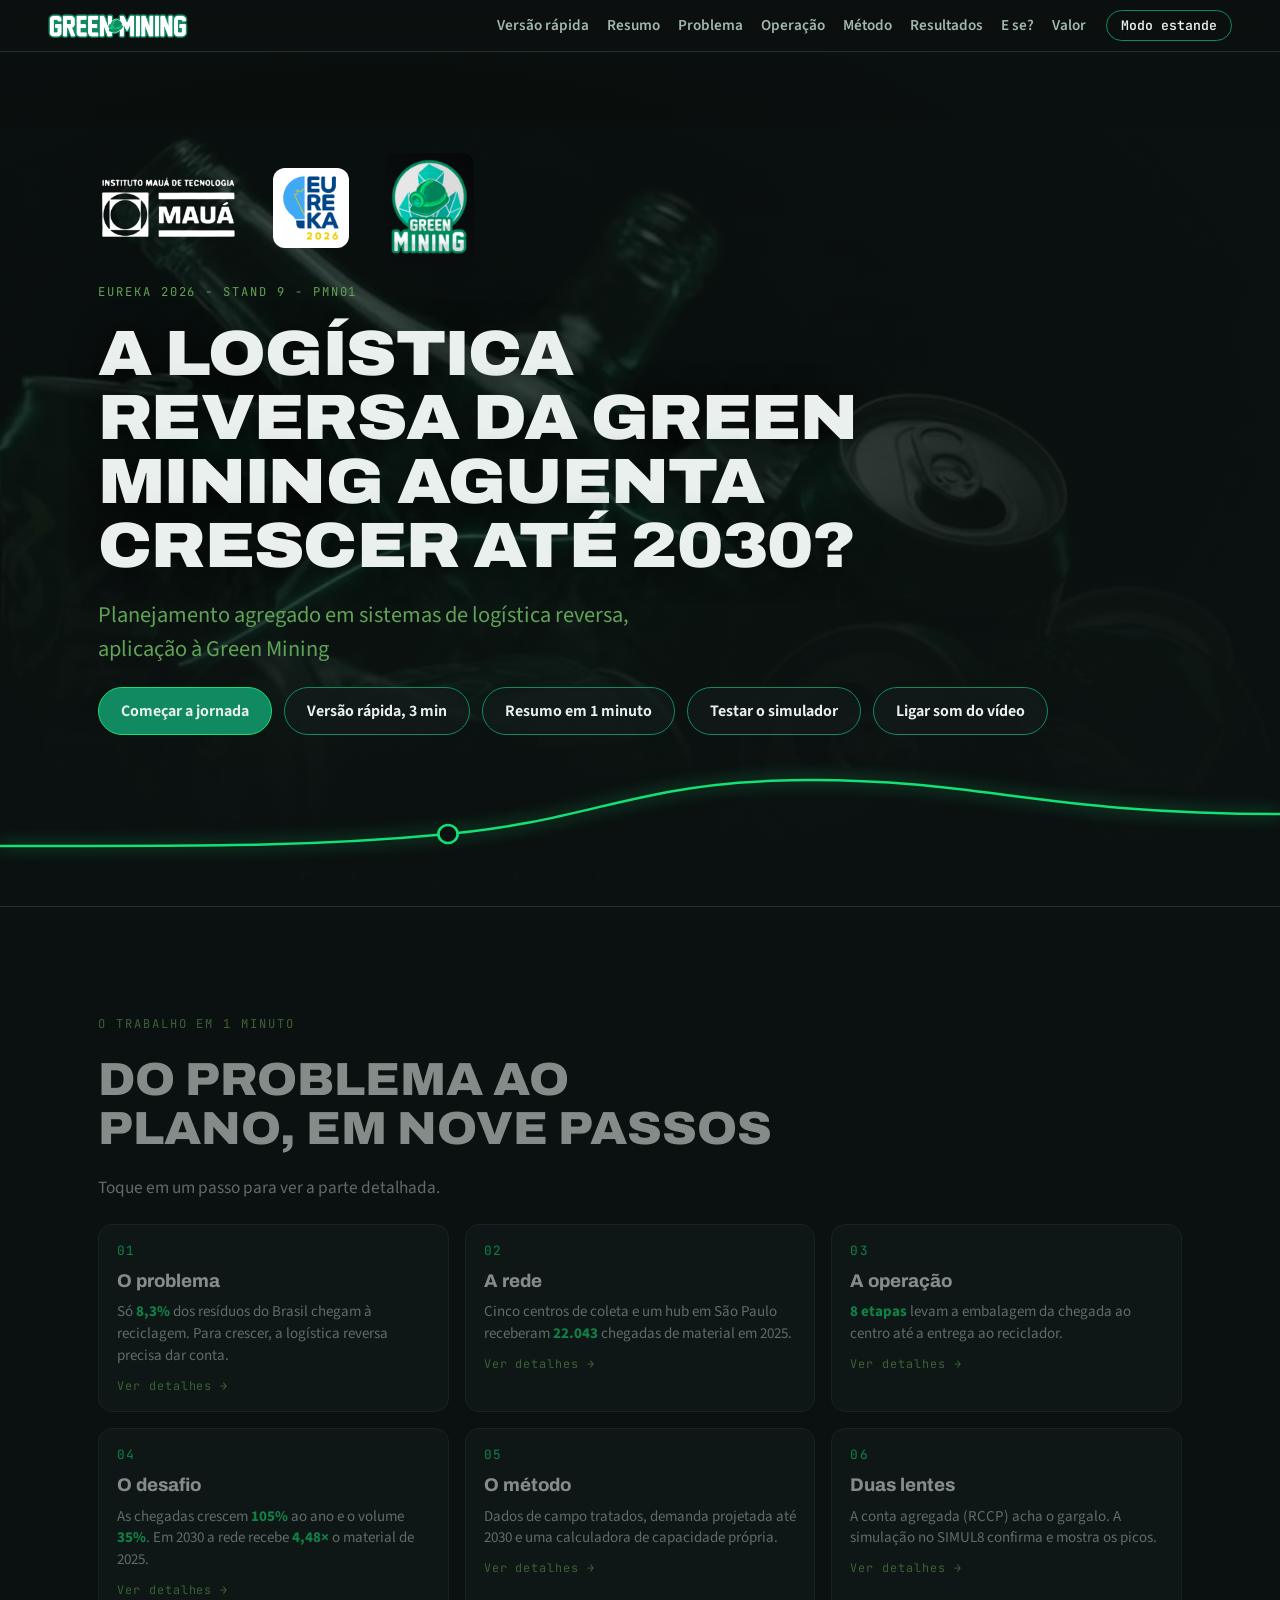
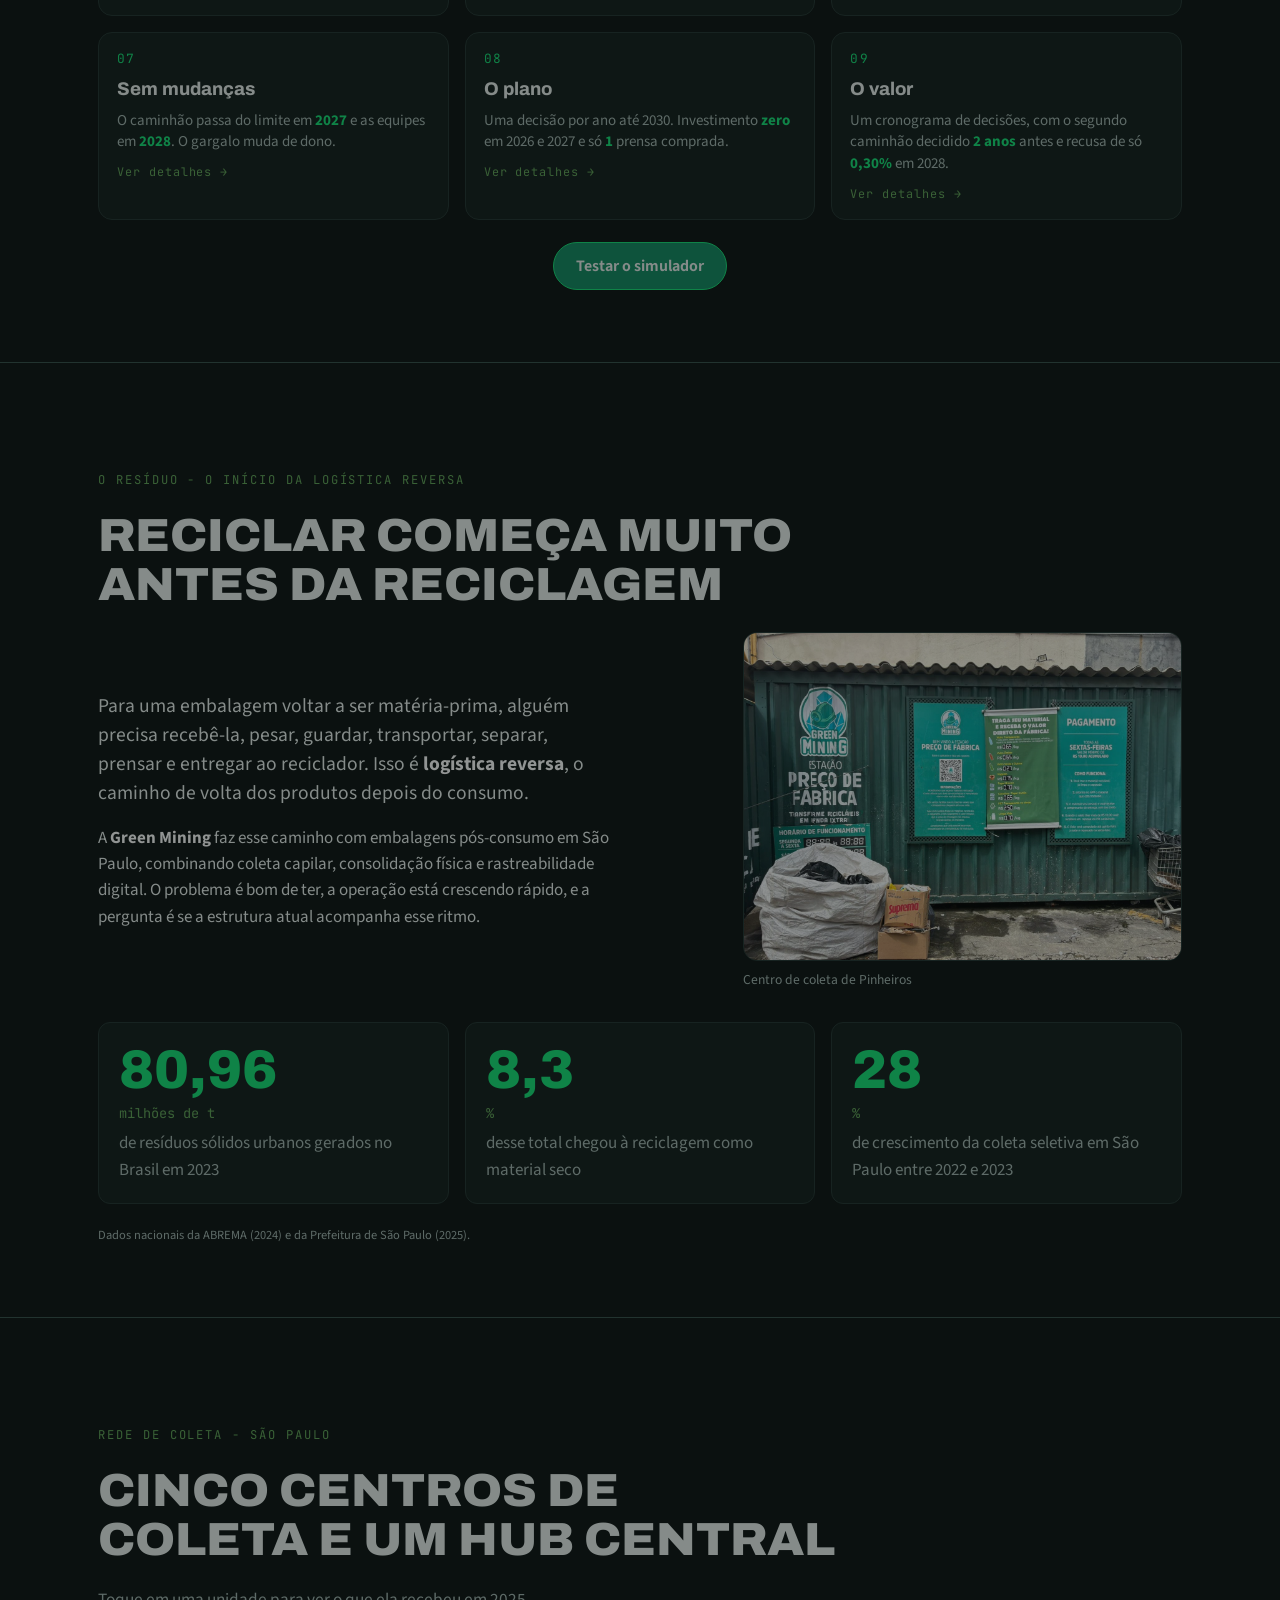
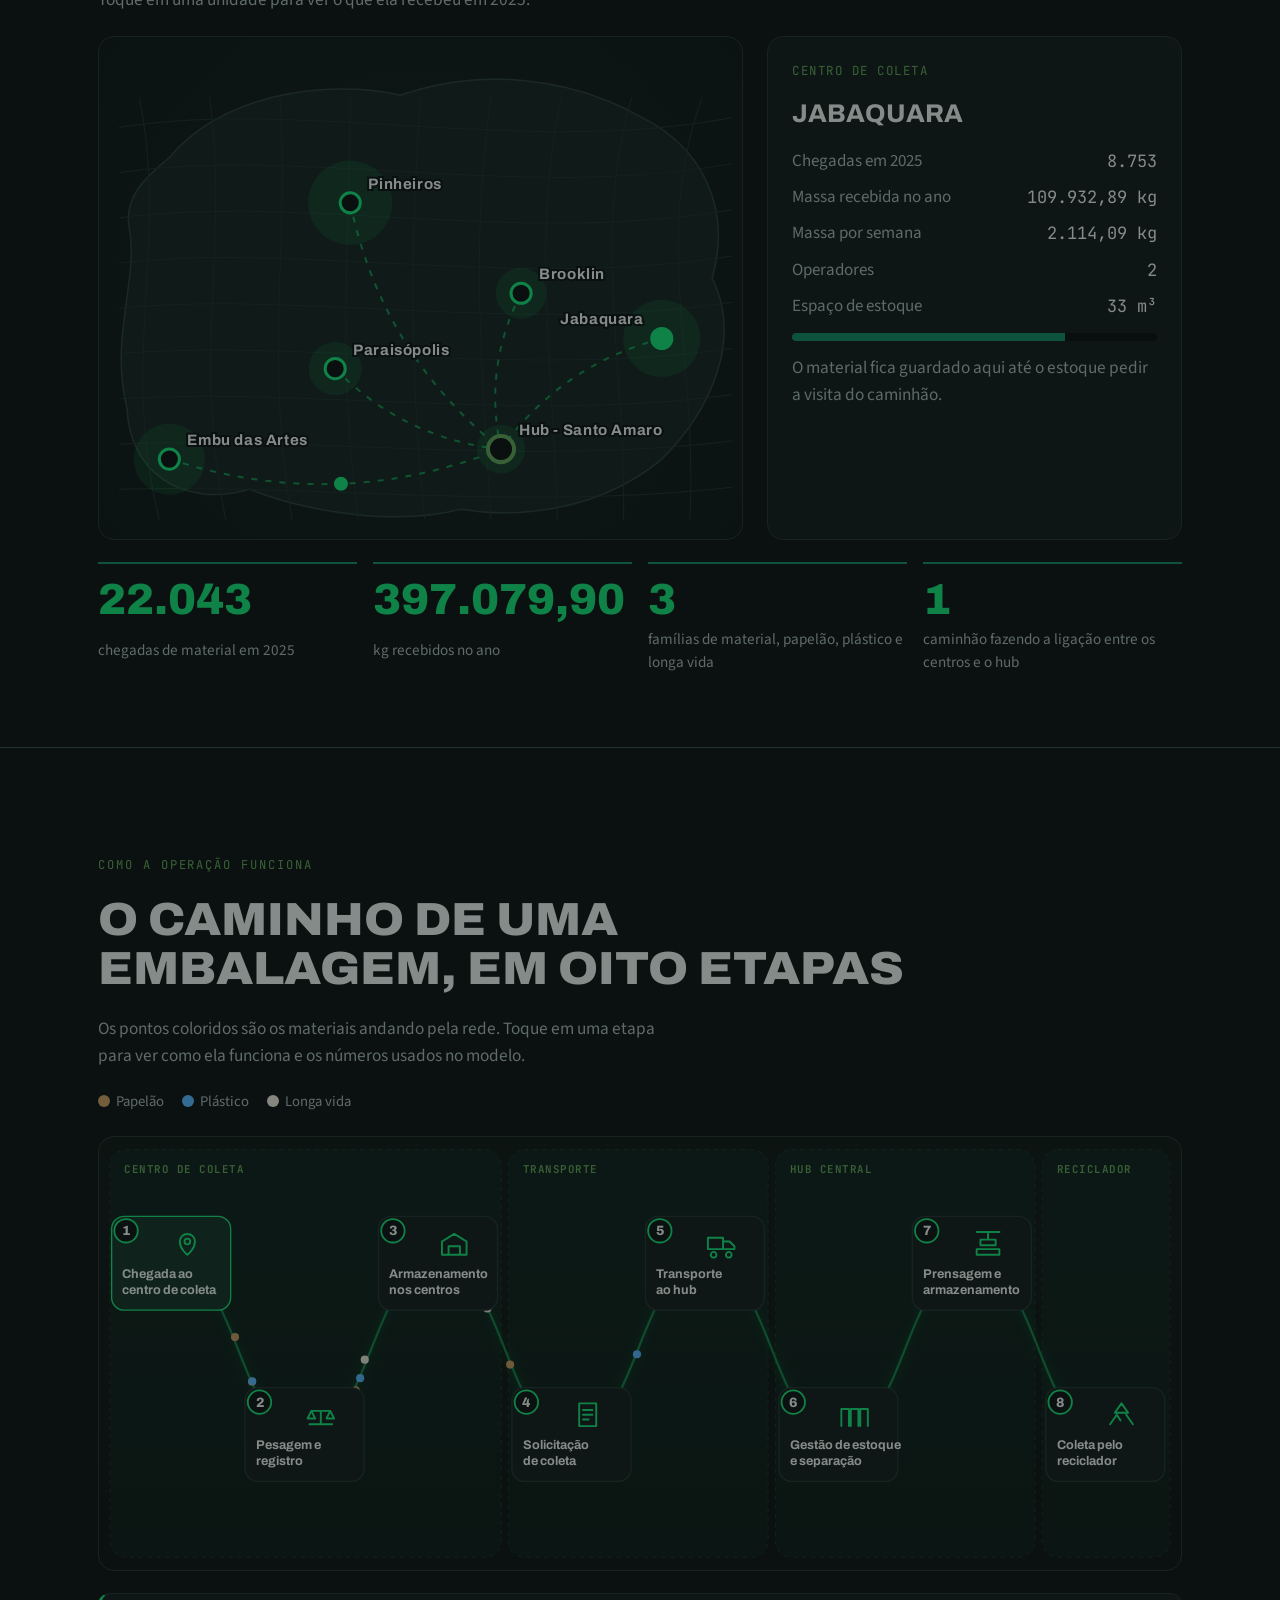
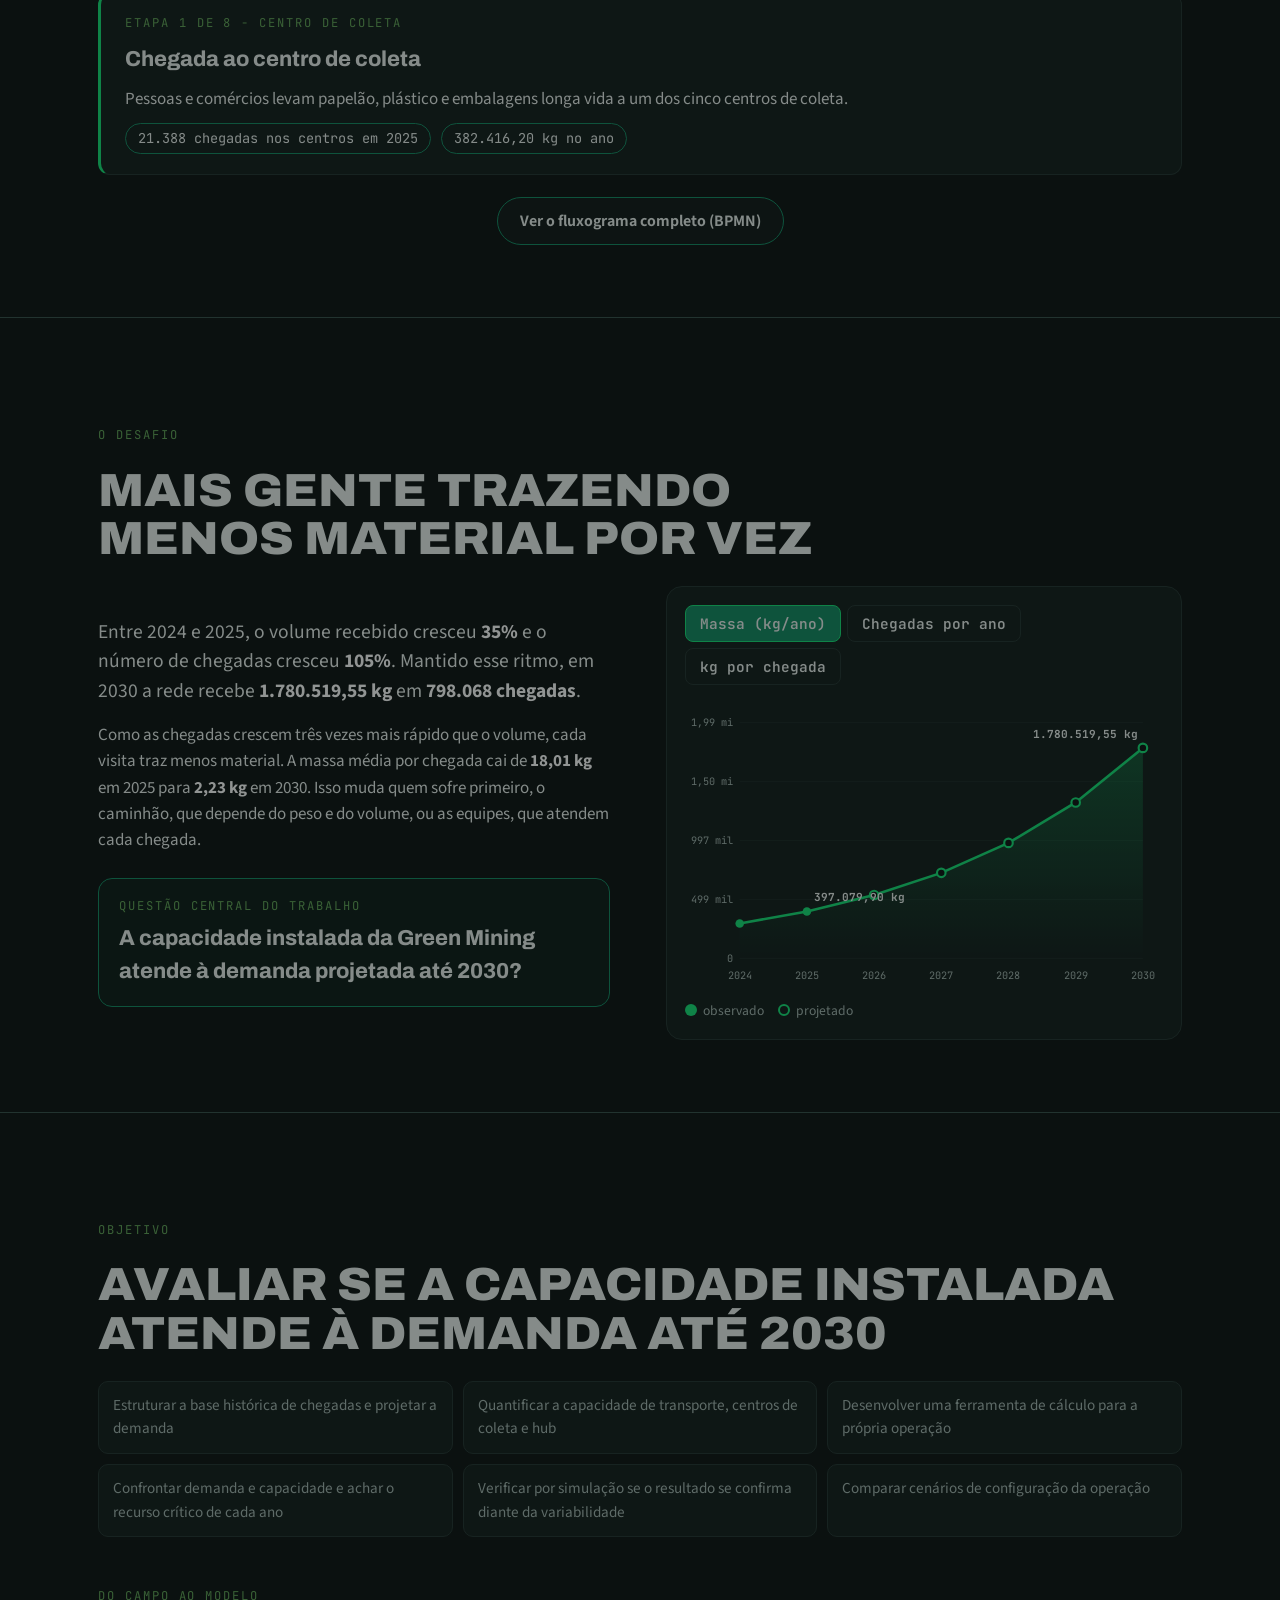
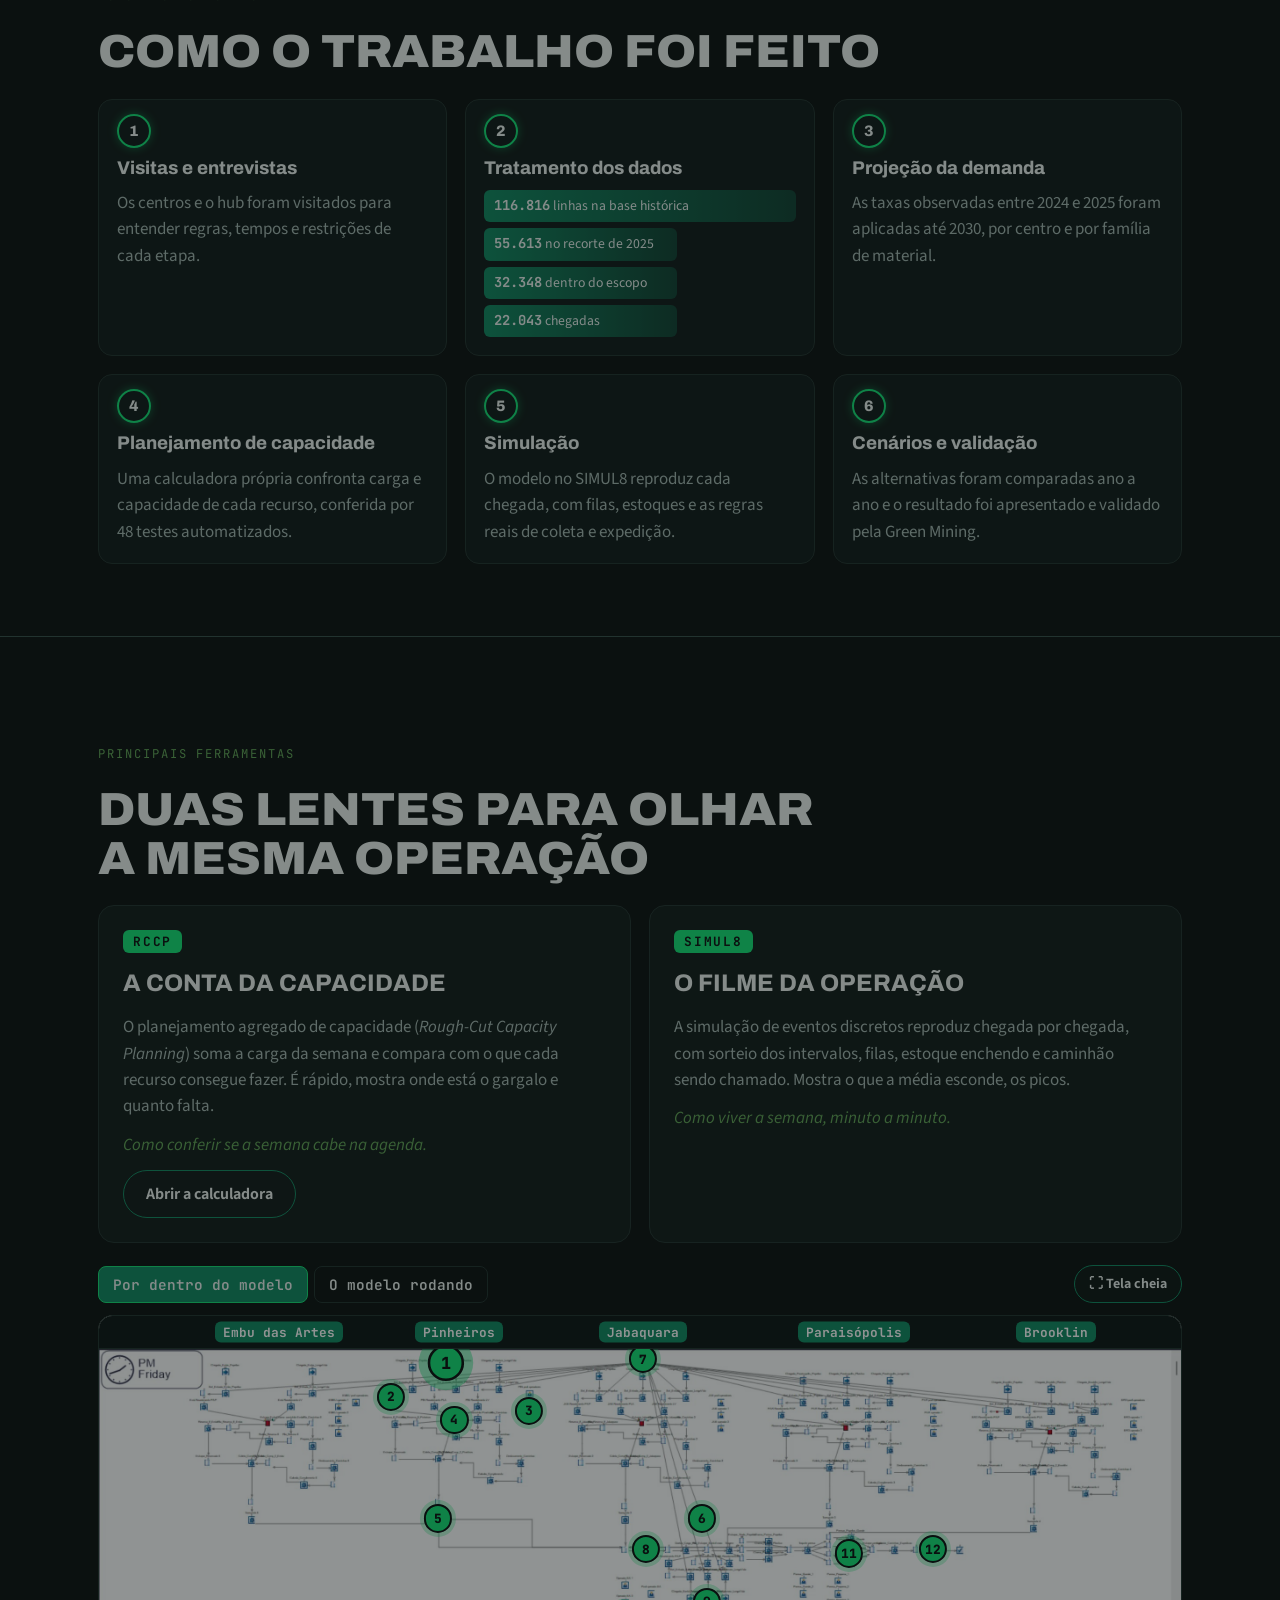
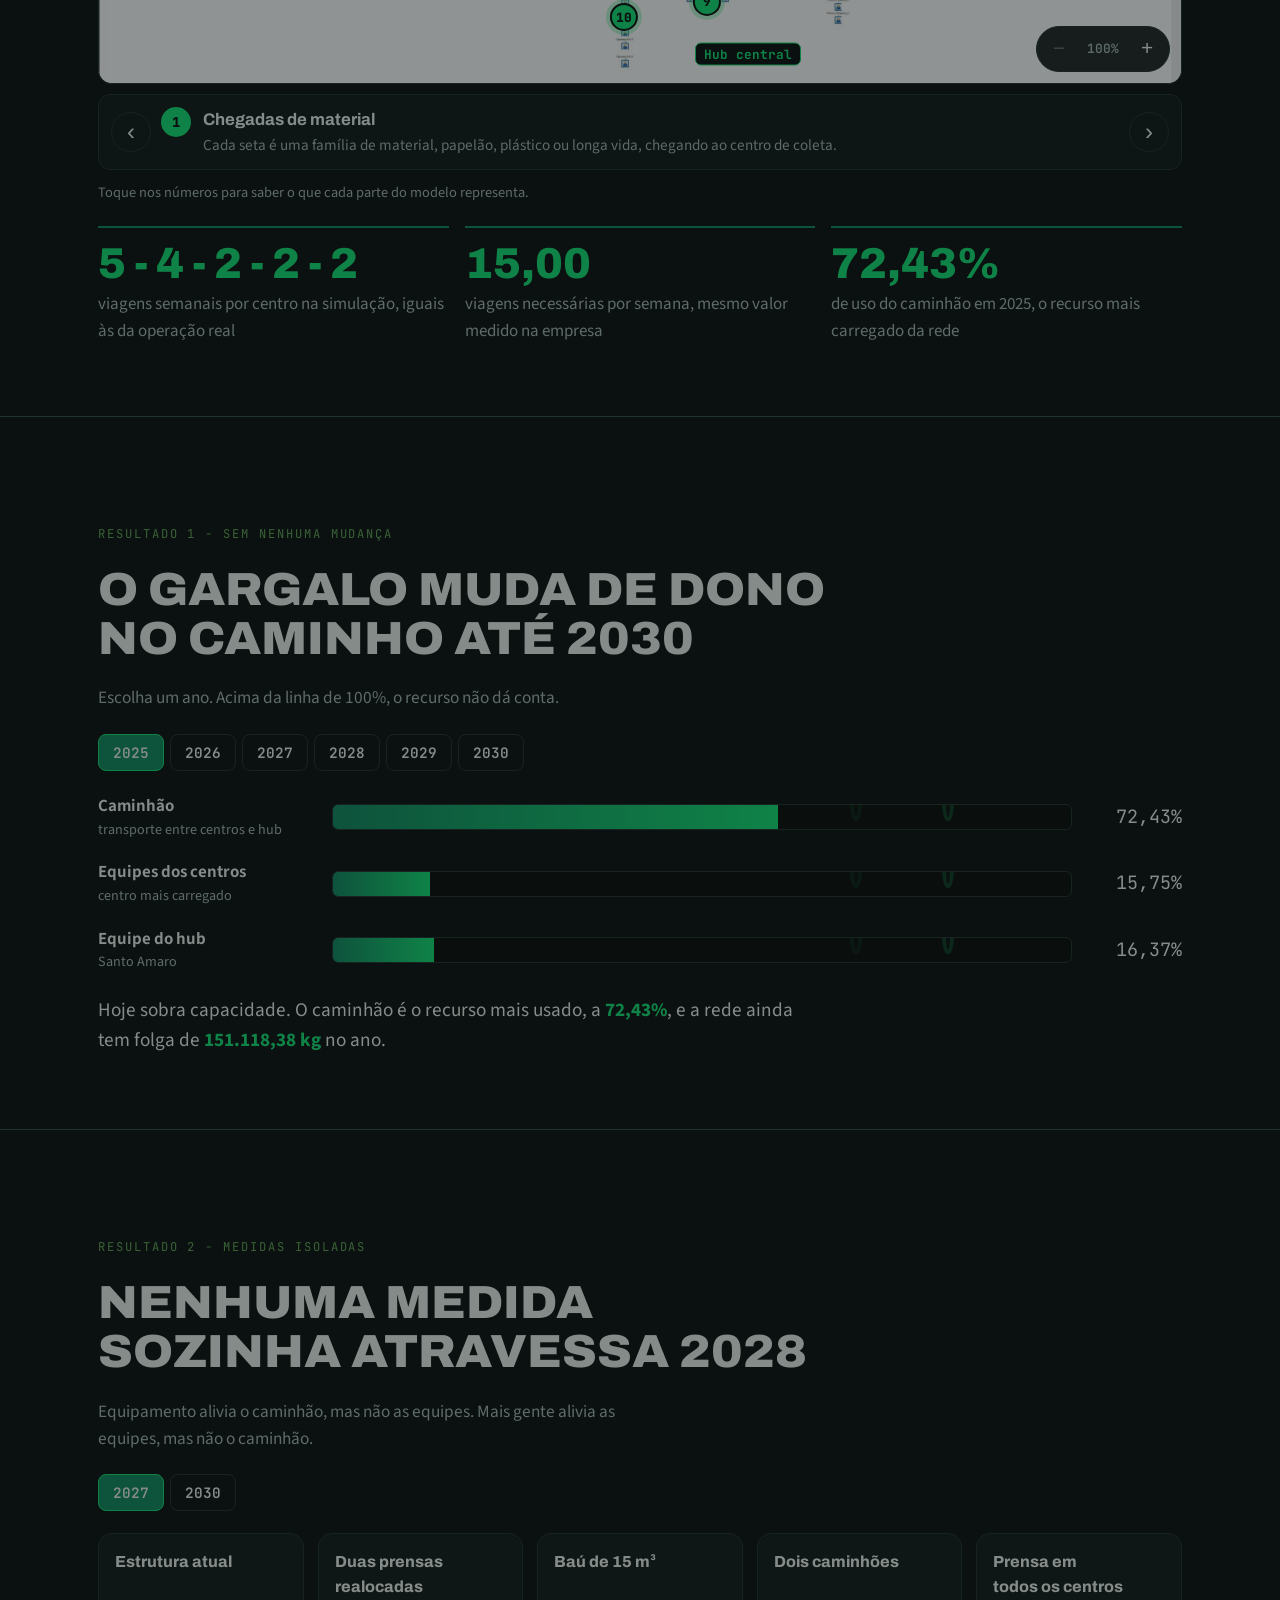
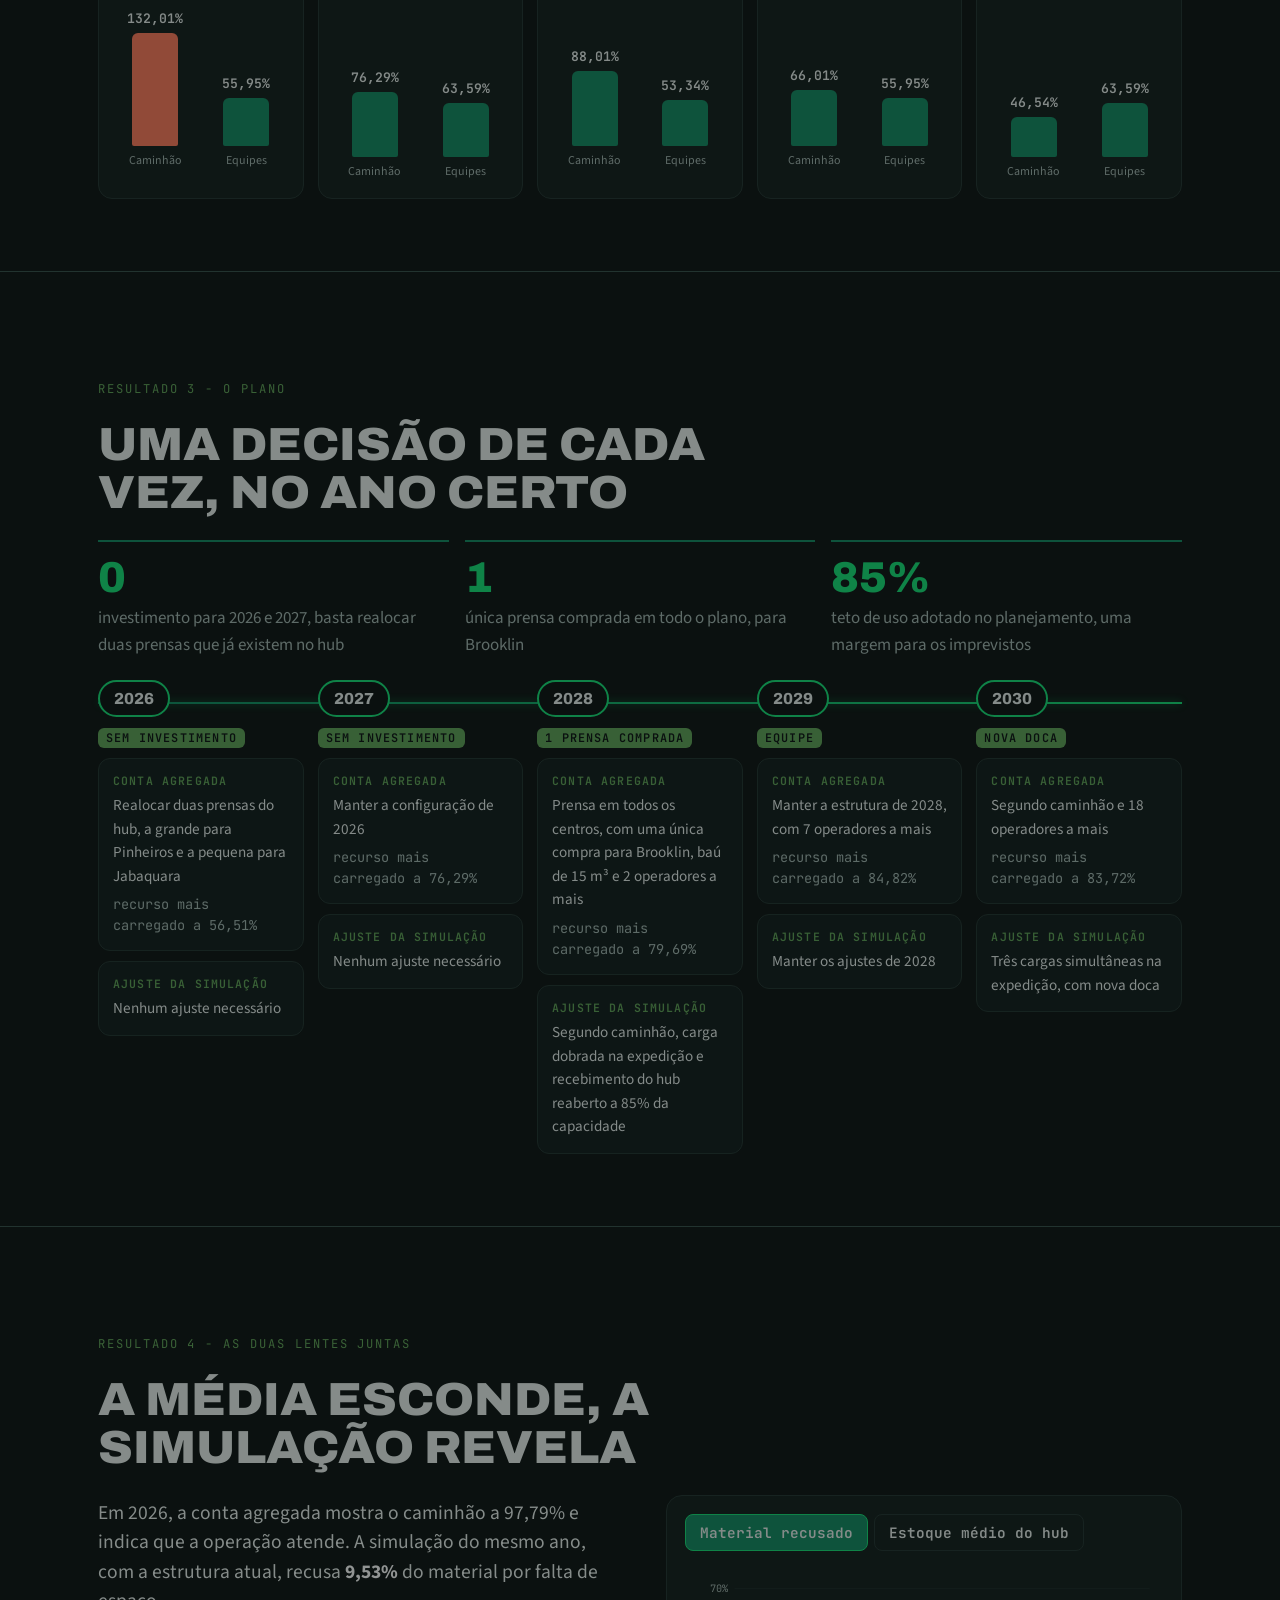
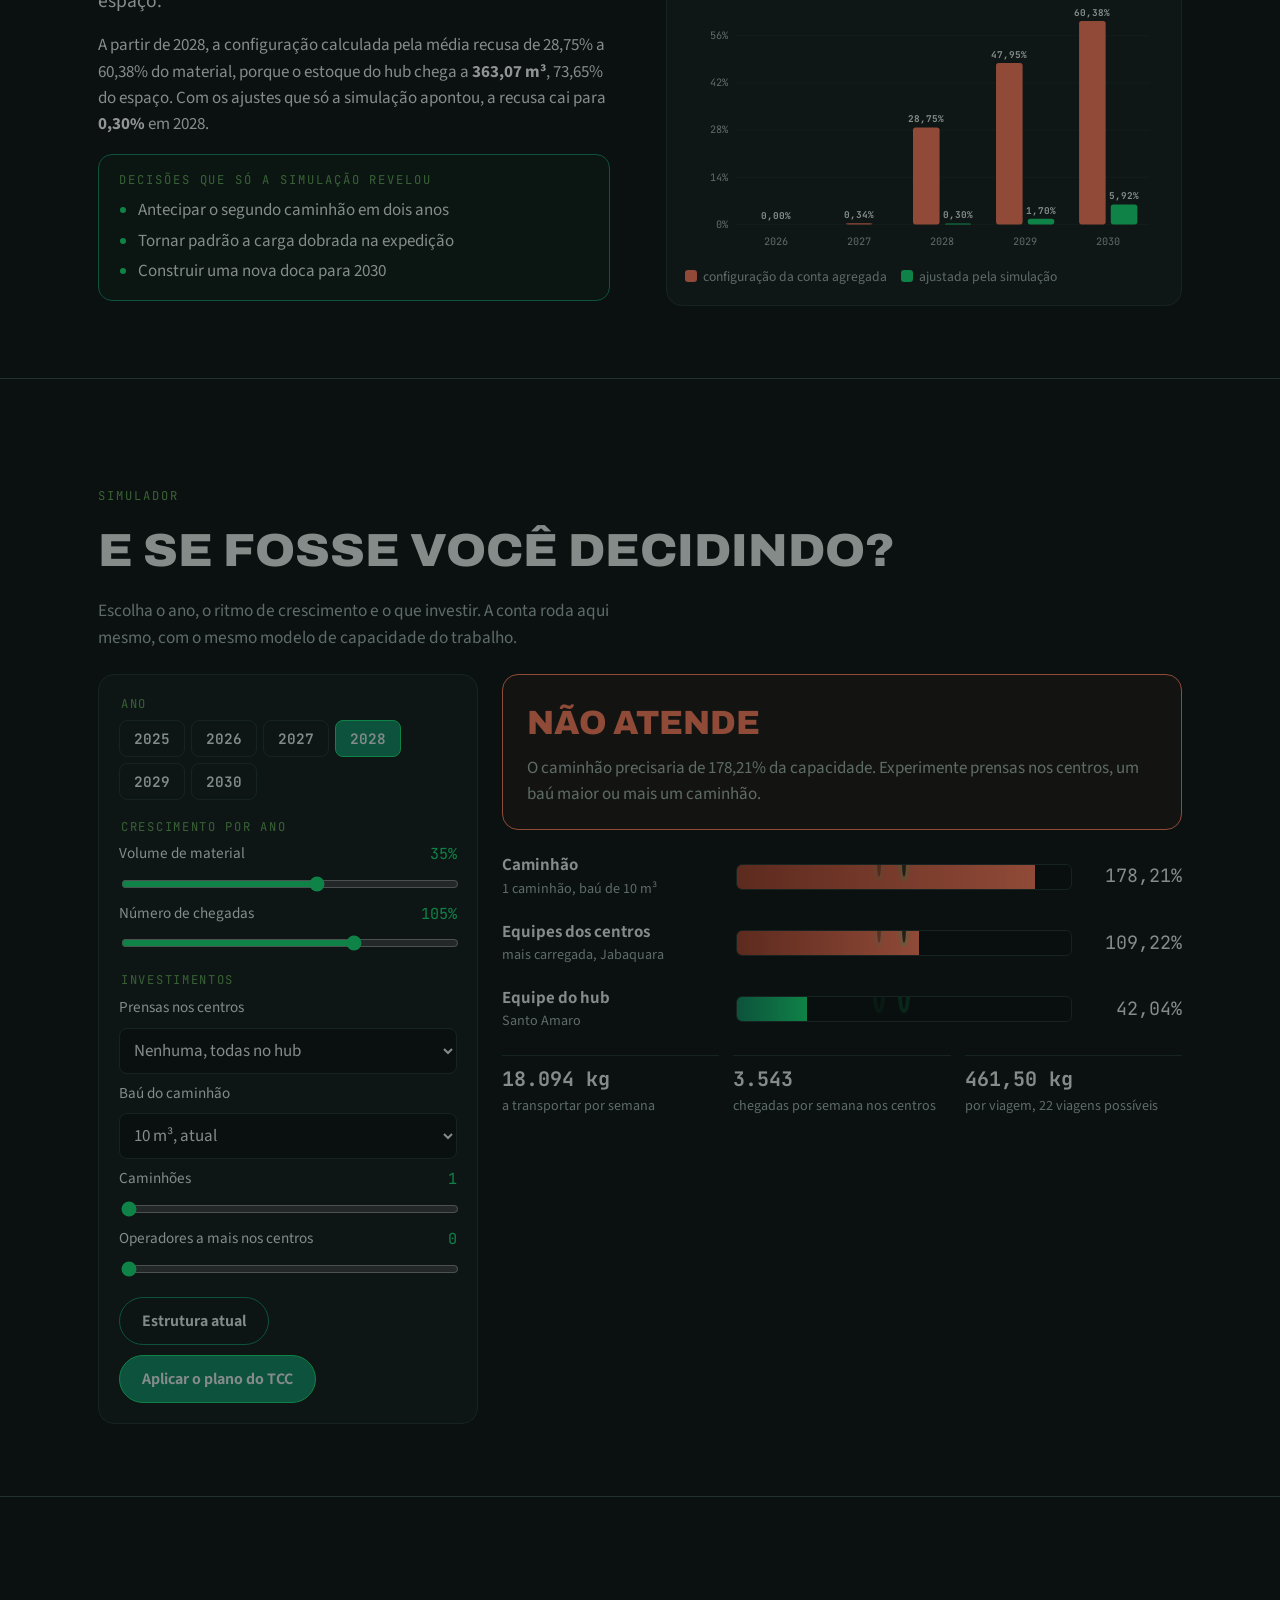
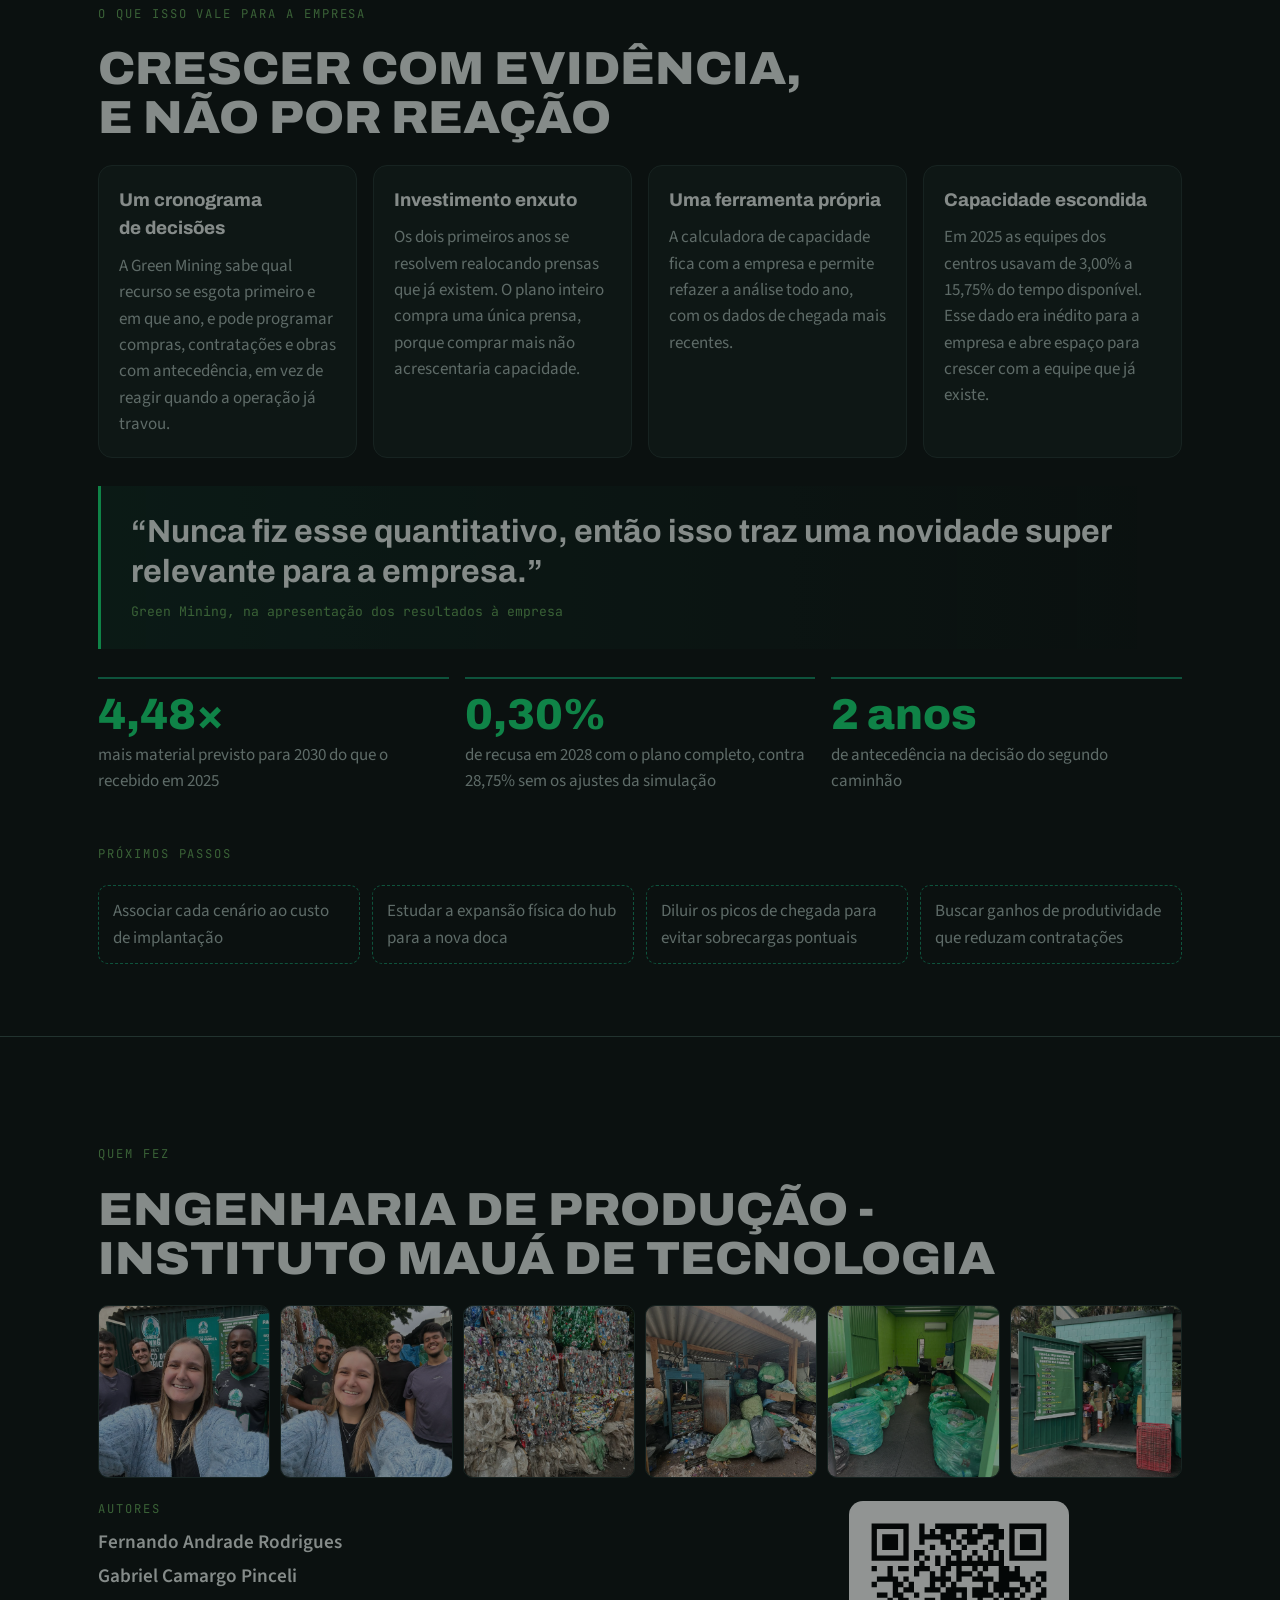
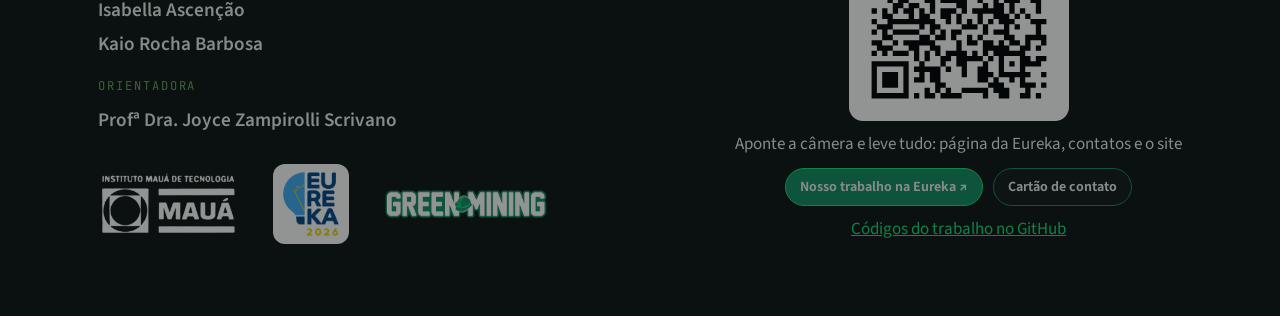
==== commit aacb9e25: "Piloto: ponte para a página da Eureka e cartões de contato da equipe Um único QR code no final leva " ====
--- a/index.html
+++ b/index.html
@@ -13,7 +13,7 @@
 <link rel="preconnect" href="https://fonts.googleapis.com">
 <link rel="preconnect" href="https://fonts.gstatic.com" crossorigin>
 <link rel="stylesheet" href="https://fonts.googleapis.com/css2?family=Archivo:wdth,wght@75..125,500..900&family=Source+Sans+3:ital,wght@0,400;0,600;0,700;1,400&family=JetBrains+Mono:wght@400;600&display=swap">
-<link rel="stylesheet" href="assets/css/style.css?v=20261011e">
+<link rel="stylesheet" href="assets/css/style.css?v=20261015a">
 </head>
 <body>
 
@@ -475,8 +475,12 @@
         </div>
       </div>
       <div class="qr">
-        <img src="assets/img/qr-site.svg" alt="QR code para abrir este site no celular" width="220" height="220">
-        <p>Leve o projeto no celular</p>
+        <img src="assets/img/qr-contato.svg" alt="QR code com a página da Eureka, os contatos da equipe e este site" width="220" height="220">
+        <p>Aponte a câmera e leve tudo: página da Eureka, contatos e o site</p>
+        <div class="ponte">
+          <a class="botao botao-mini botao-cheio" data-eureka href="#">Nosso trabalho na Eureka ↗</a>
+          <button type="button" class="botao botao-mini" data-abre-contato>Cartão de contato</button>
+        </div>
         <a href="https://github.com/fernandoanr/tcc-green-mining-capacidade" target="_blank" rel="noopener">Códigos do trabalho no GitHub</a>
       </div>
     </div>
@@ -484,6 +488,18 @@
 </section>
 
 </main>
+
+<!-- Cartões de contato da equipe -->
+<dialog class="contato-dialogo" id="contato" aria-labelledby="contato-titulo">
+  <div class="contato-topo">
+    <strong id="contato-titulo">Fale com a equipe</strong>
+    <button type="button" data-fecha>Fechar</button>
+  </div>
+  <div class="contato-corpo">
+    <div class="cartoes" data-cartoes></div>
+    <div class="contato-levar"><img src="assets/img/qr-contato.svg" alt="QR code da página de contatos" width="96" height="96"><p>Aponte a câmera do celular para salvar os contatos e abrir a página da Eureka.</p></div>
+  </div>
+</dialog>
 
 <!-- Visualizador do BPMN -->
 <dialog class="bpmn" id="bpmn">
@@ -504,11 +520,12 @@
 <button type="button" class="fechar-tela" id="sair-tela" aria-label="Sair da tela cheia" hidden>✕ Fechar</button>
 <div class="aviso-estande" id="aviso-estande" hidden>Apresentação automática - toque em qualquer lugar para explorar</div>
 
-<script src="assets/js/rccp/arrival-profile-2025.js?v=20261011e"></script>
-<script src="assets/js/rccp/rccp-model.js?v=20261011e"></script>
-<script src="assets/js/rccp/rccp-baseline.js?v=20261011e"></script>
-<script src="assets/js/dados.js?v=20261011e"></script>
-<script src="assets/js/simulador.js?v=20261011e"></script>
-<script src="assets/js/app.js?v=20261011e"></script>
+<script src="assets/js/rccp/arrival-profile-2025.js?v=20261015a"></script>
+<script src="assets/js/rccp/rccp-model.js?v=20261015a"></script>
+<script src="assets/js/rccp/rccp-baseline.js?v=20261015a"></script>
+<script src="assets/js/dados.js?v=20261015a"></script>
+<script src="assets/js/simulador.js?v=20261015a"></script>
+<script src="assets/js/app.js?v=20261015a"></script>
+<script src="assets/js/contato.js?v=20261015a"></script>
 </body>
 </html>
--- a/assets/css/style.css
+++ b/assets/css/style.css
@@ -430,3 +430,47 @@
 @media (max-width: 560px) { .modelo-info { grid-template-columns: 34px 1fr 34px; padding: 10px 8px; } .seta { width: 34px; height: 34px; } .midia-topo #tela-cheia { margin-left: auto; } }
 .so-celular { display: none; }
 @media (max-width: 860px) { .so-celular { display: inline; } }
+
+/* Ponte para a Eureka e cartões de contato */
+.ponte { display: flex; flex-wrap: wrap; gap: 10px; justify-content: center; }
+.cartoes { display: grid; gap: 10px; }
+.cartao { display: grid; grid-template-columns: auto 1fr auto; gap: 14px; align-items: center; background: var(--placa); border: 1px solid var(--borda); border-radius: 14px; padding: 14px 16px; text-align: left; }
+.cartao-sigla { width: 46px; height: 46px; border-radius: 50%; display: grid; place-items: center; background: var(--gm); font: 800 1rem var(--f-display); color: #fff; }
+.cartao-dados { display: grid; gap: 4px; min-width: 0; }
+.cartao-dados strong { font-size: 1.05rem; }
+.cartao-vias { margin: 0; display: flex; flex-wrap: wrap; gap: 4px 14px; font-size: .92rem; overflow-wrap: anywhere; }
+.cartao-vias a { color: var(--neon); text-decoration: none; }
+.cartao-vias.vazio { color: var(--suave); font-style: italic; }
+.cartao-salvar { font: 600 .82rem var(--f-dado); color: var(--texto); background: transparent; border: 1px solid var(--gm); border-radius: 999px; padding: 7px 12px; cursor: pointer; white-space: nowrap; }
+.cartao-salvar:hover { background: rgba(17,137,97,.2); }
+.contato-dialogo { width: min(94vw, 620px); max-height: 90vh; padding: 0; border: 1px solid var(--borda); border-radius: 16px; background: var(--chao-2); color: var(--texto); }
+.contato-dialogo::backdrop { background: rgba(0,0,0,.7); }
+.contato-dialogo[open] { display: grid; grid-template-rows: auto 1fr; }
+.contato-topo { display: flex; justify-content: space-between; align-items: center; gap: 12px; padding: 14px 18px; border-bottom: 1px solid var(--borda); }
+.contato-topo button { font: 600 .9rem var(--f-dado); color: var(--texto); background: var(--placa); border: 1px solid var(--borda); border-radius: 8px; padding: 6px 12px; cursor: pointer; }
+.contato-corpo { overflow-y: auto; padding: 16px 18px 20px; display: grid; gap: 12px; }
+.contato-corpo .olho { margin: 0; }
+@media (max-width: 560px) {
+  .cartao { grid-template-columns: auto 1fr; }
+  .cartao-salvar { grid-column: 1 / -1; justify-self: start; }
+}
+
+/* Página de contato (destino do QR code) */
+.levar { width: min(100%, 560px); margin: 0 auto; padding: 28px var(--gutter) 40px; display: grid; gap: 16px; }
+.levar-logo { height: 30px; width: auto; }
+.levar h1 { margin: 0; font-size: clamp(2rem, 8vw, 2.8rem); text-transform: uppercase; line-height: 1.02; }
+.levar-sub { margin: 0; color: var(--suave); }
+.levar-links { display: grid; gap: 10px; margin-top: 6px; }
+.levar-link { display: flex; justify-content: space-between; align-items: center; gap: 12px; padding: 16px 18px; border: 1px solid var(--gm); border-radius: 14px; background: var(--placa); color: var(--texto); text-decoration: none; }
+.levar-link span { display: grid; gap: 2px; }
+.levar-link small { color: var(--suave); font-size: .9rem; }
+.levar-link b { font-size: 1.3rem; color: var(--neon); }
+.levar-link.destaque { background: var(--gm); border-color: var(--neon); }
+.levar-link.destaque small { color: #d7f5e6; }
+.levar-link.destaque b { color: #fff; }
+.levar-equipe { display: grid; gap: 10px; margin-top: 10px; }
+.levar-equipe .olho { margin: 0; }
+.levar-logos { margin-top: 10px; }
+.contato-levar { display: flex; align-items: center; gap: 14px; margin-top: 4px; }
+.contato-levar img { background: #fff; border-radius: 10px; padding: 6px; width: 96px; height: 96px; }
+.contato-levar p { margin: 0; color: var(--suave); font-size: .92rem; }
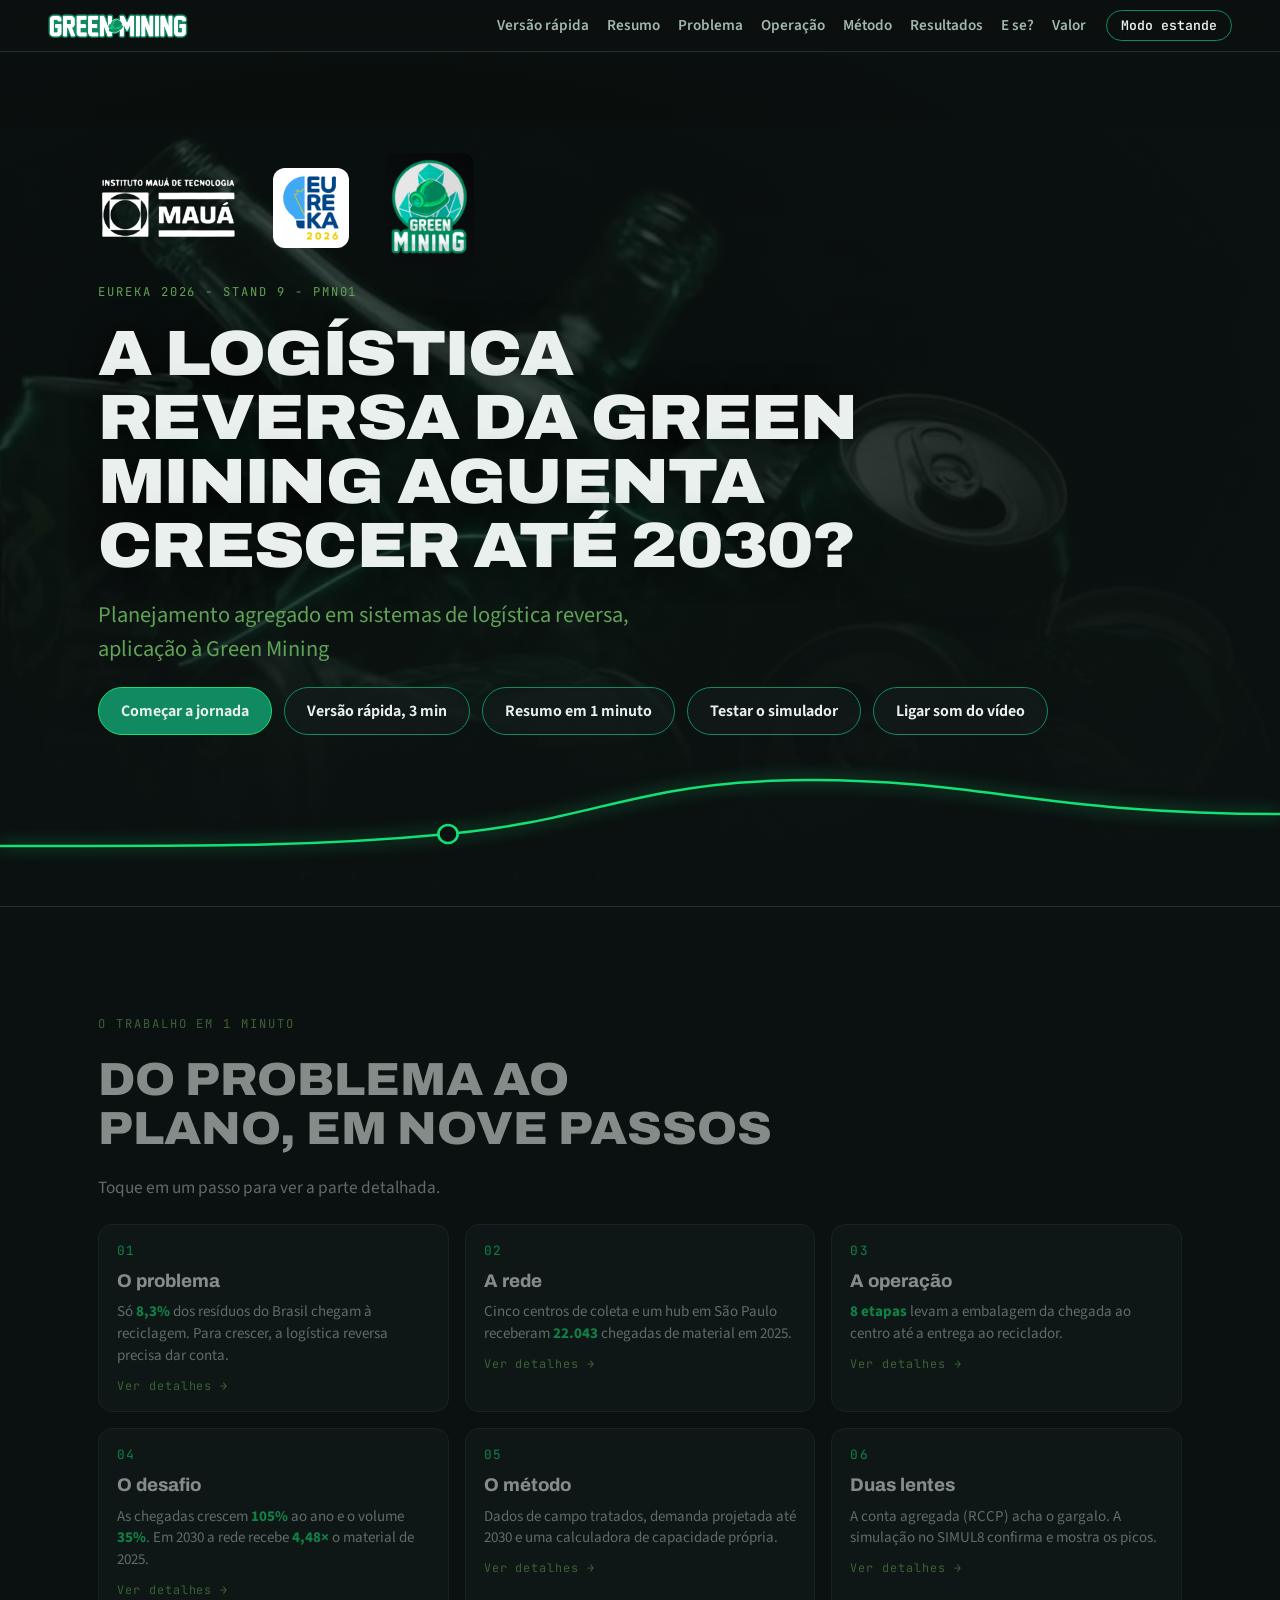
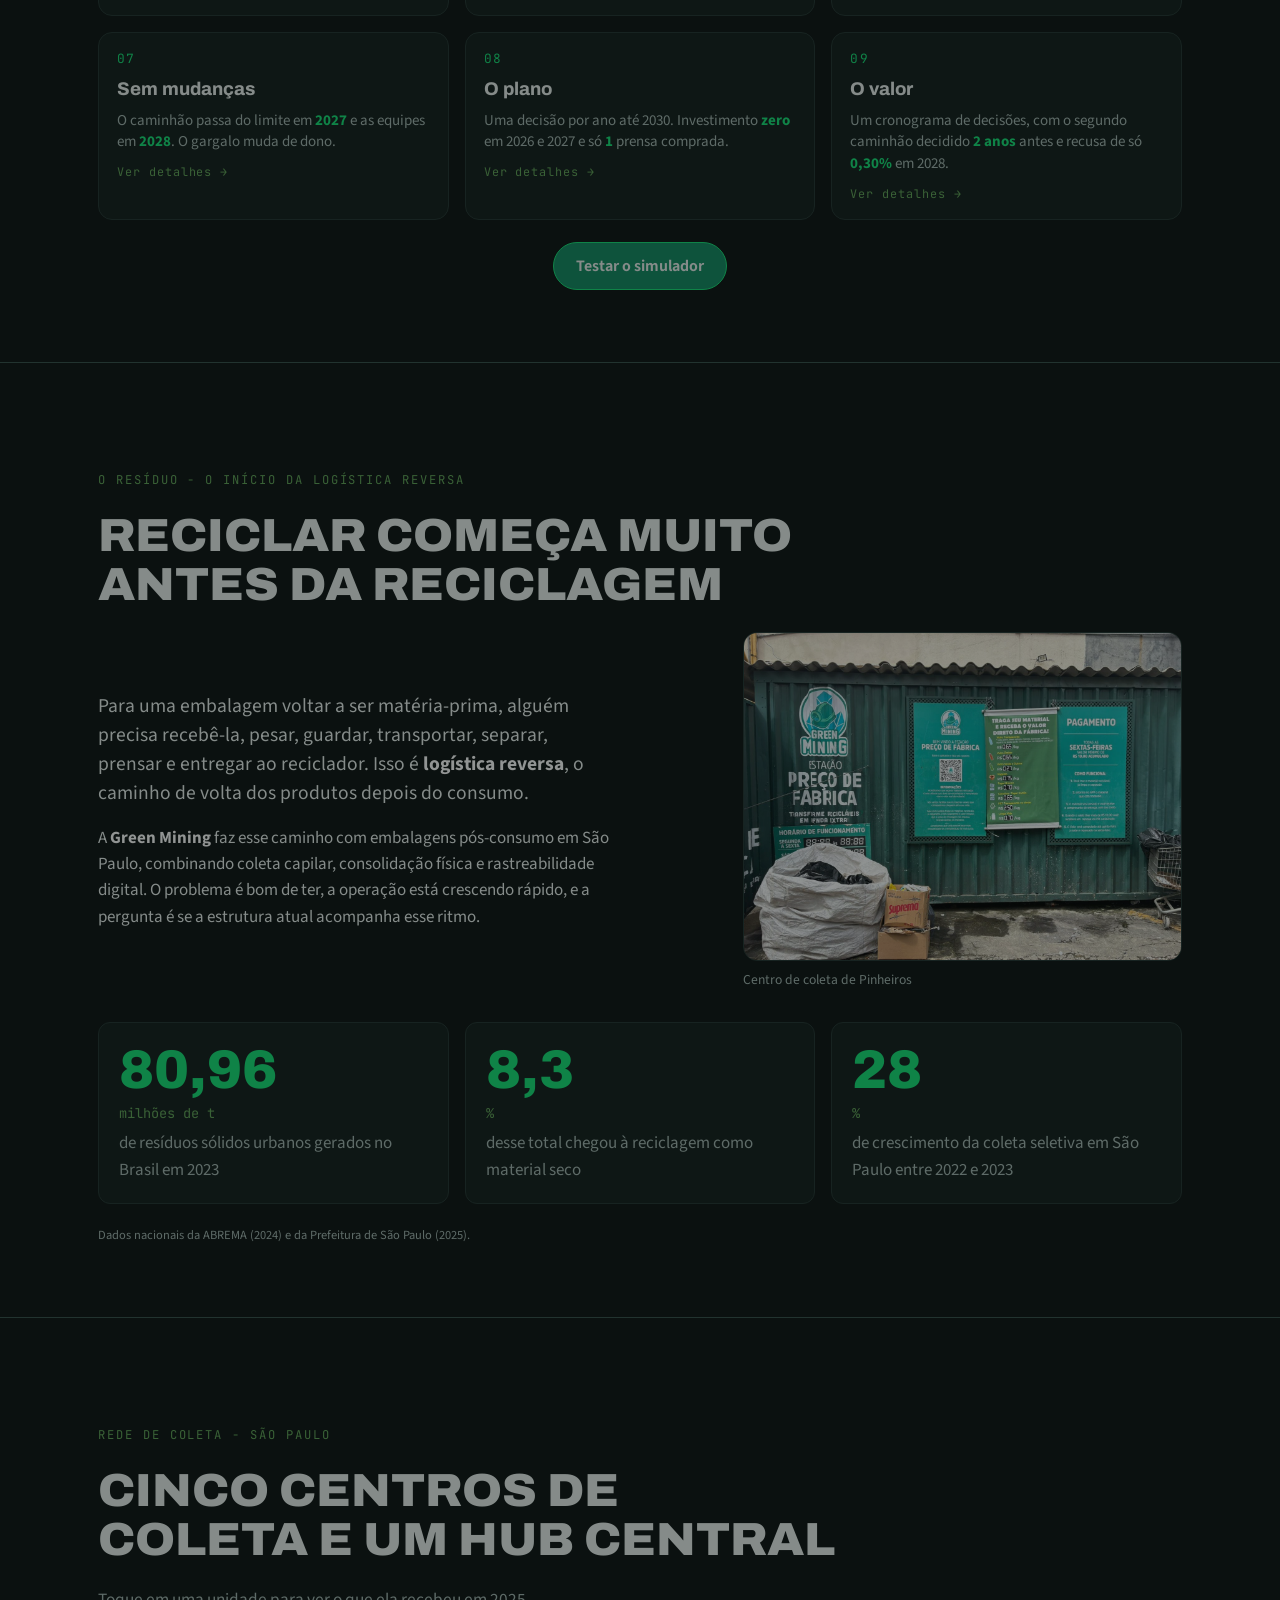
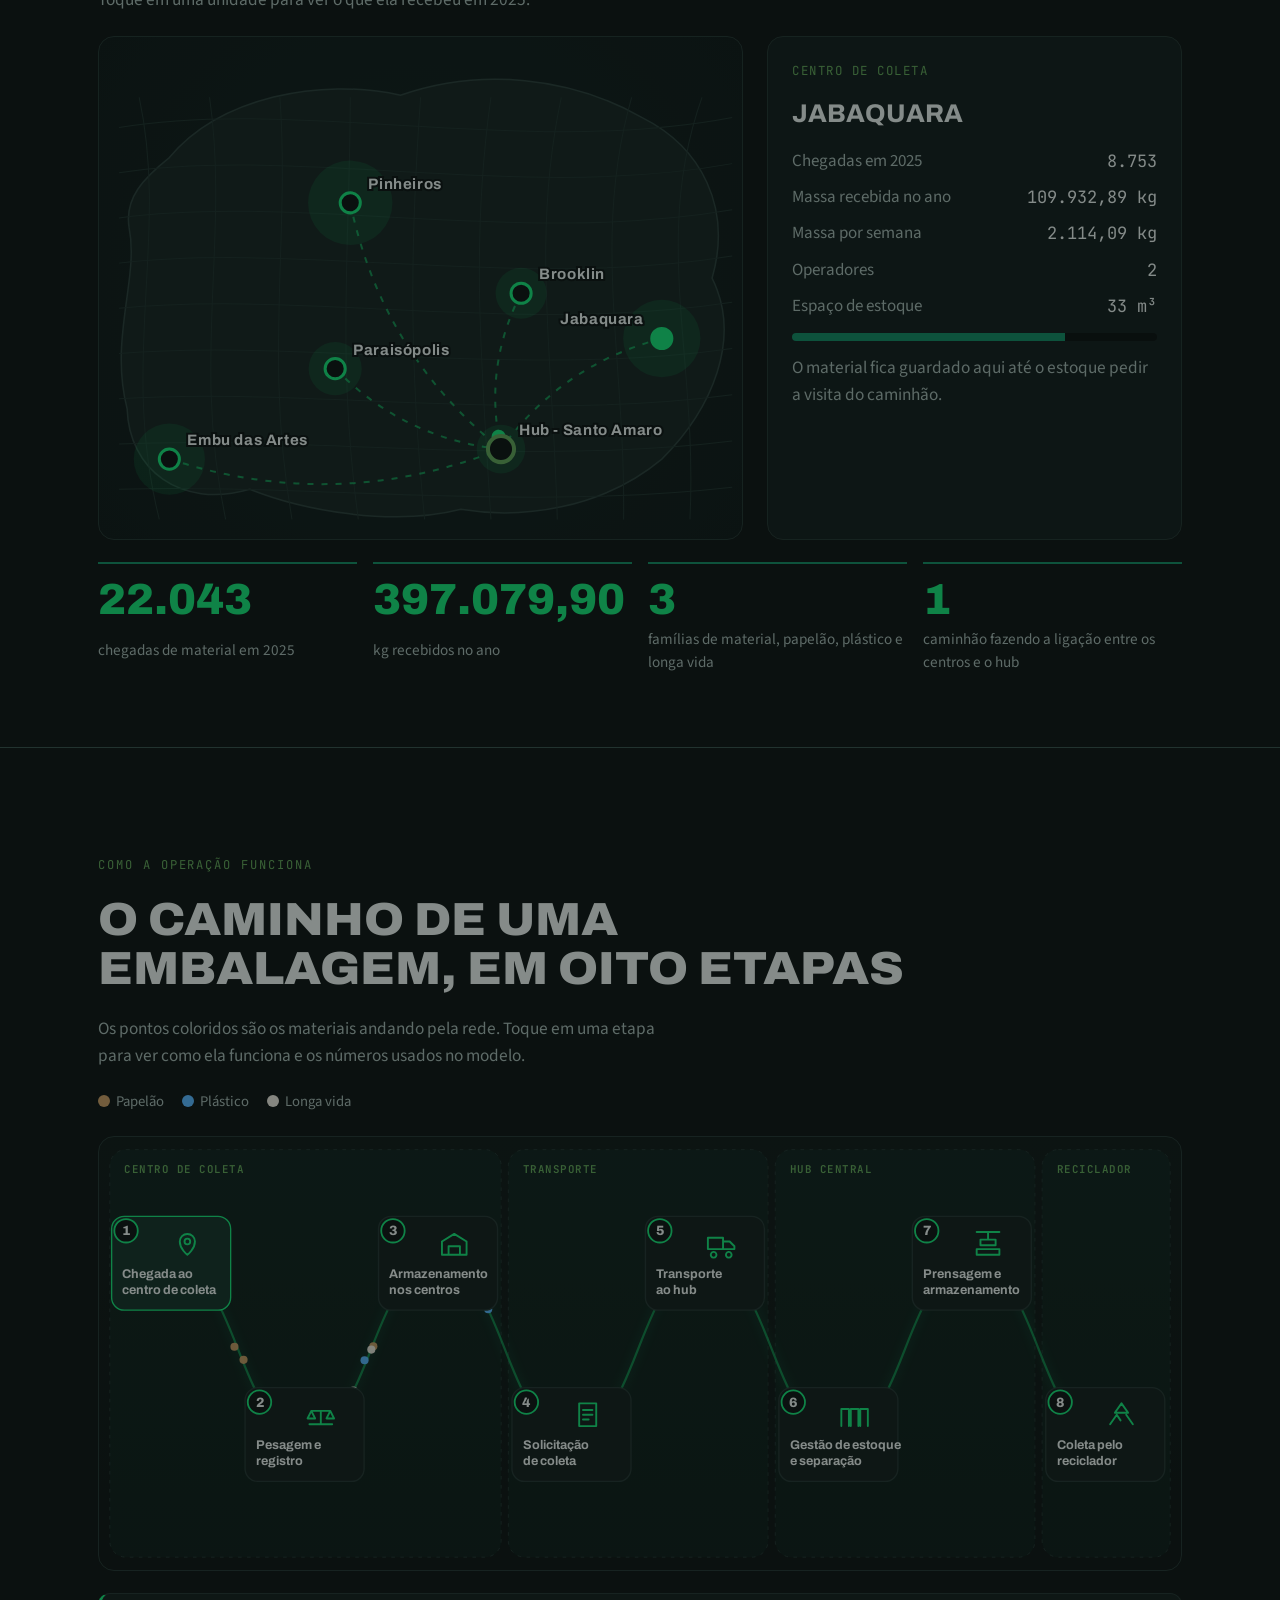
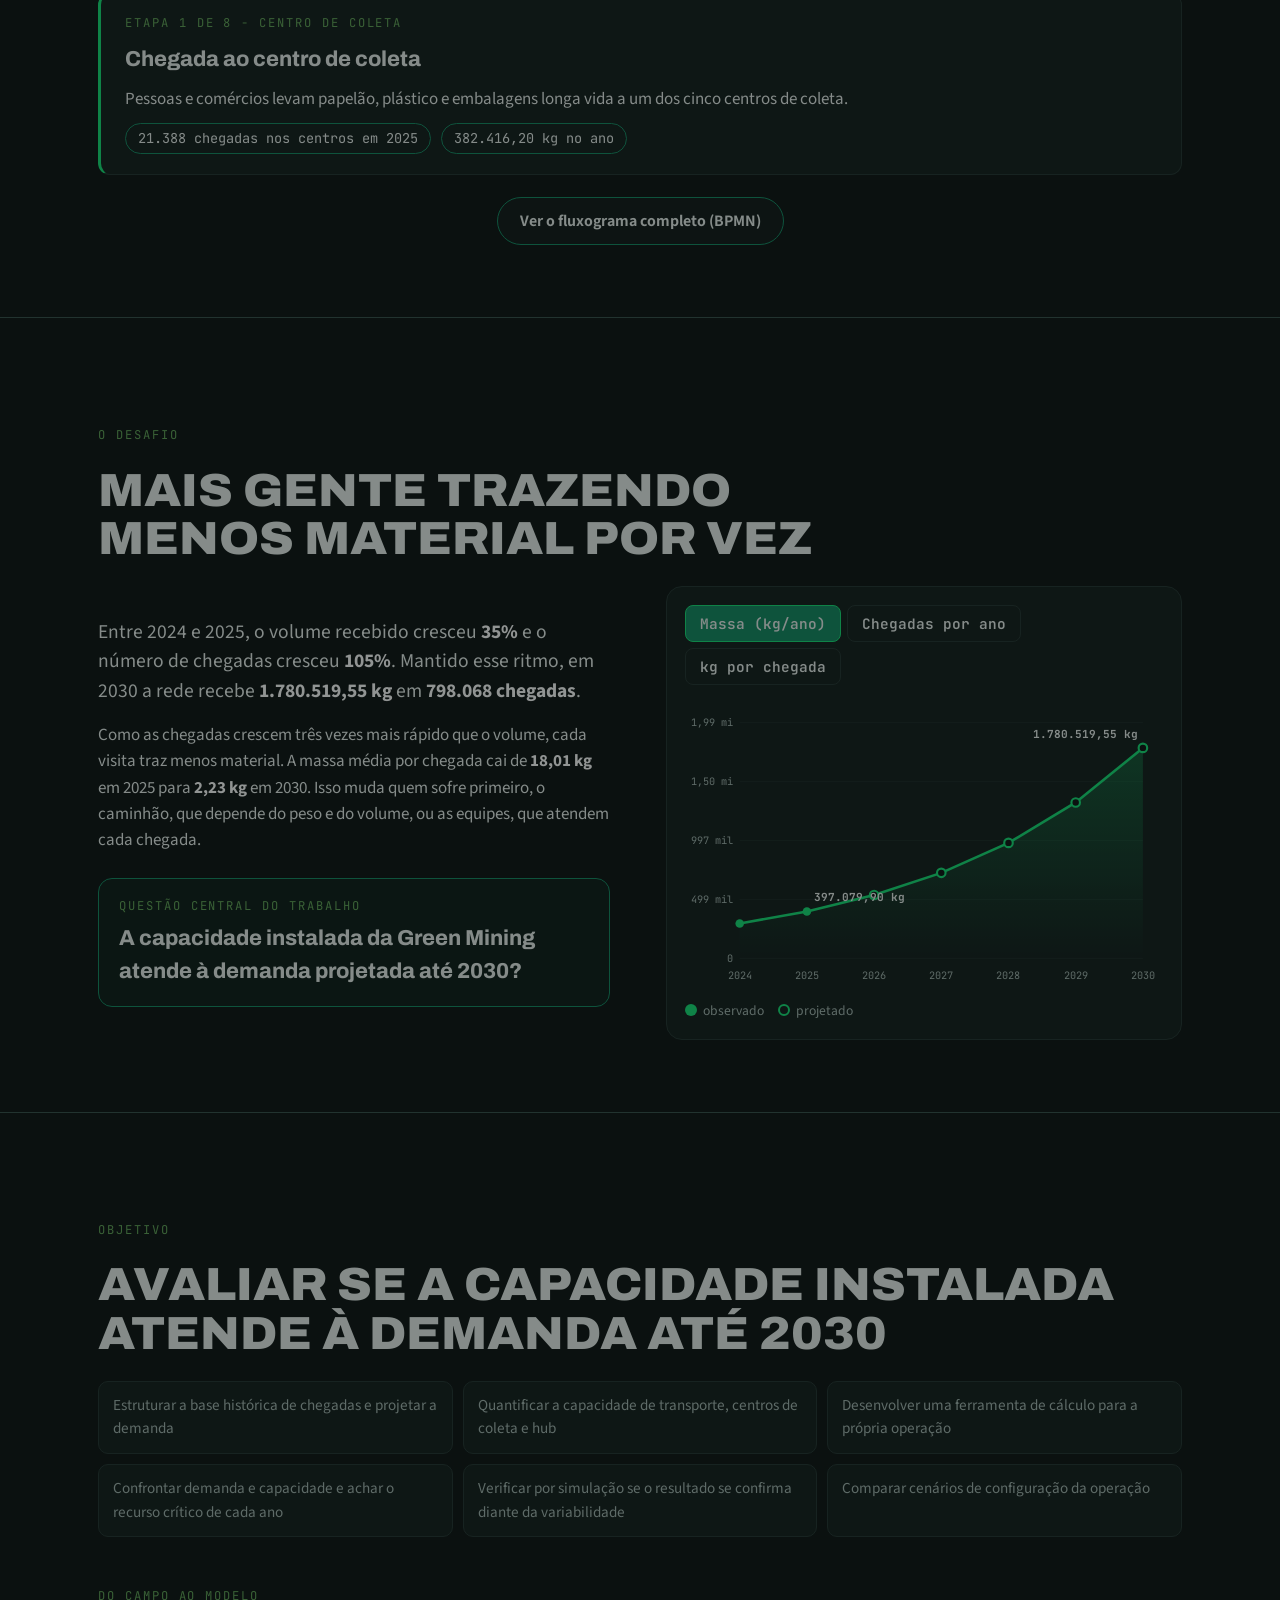
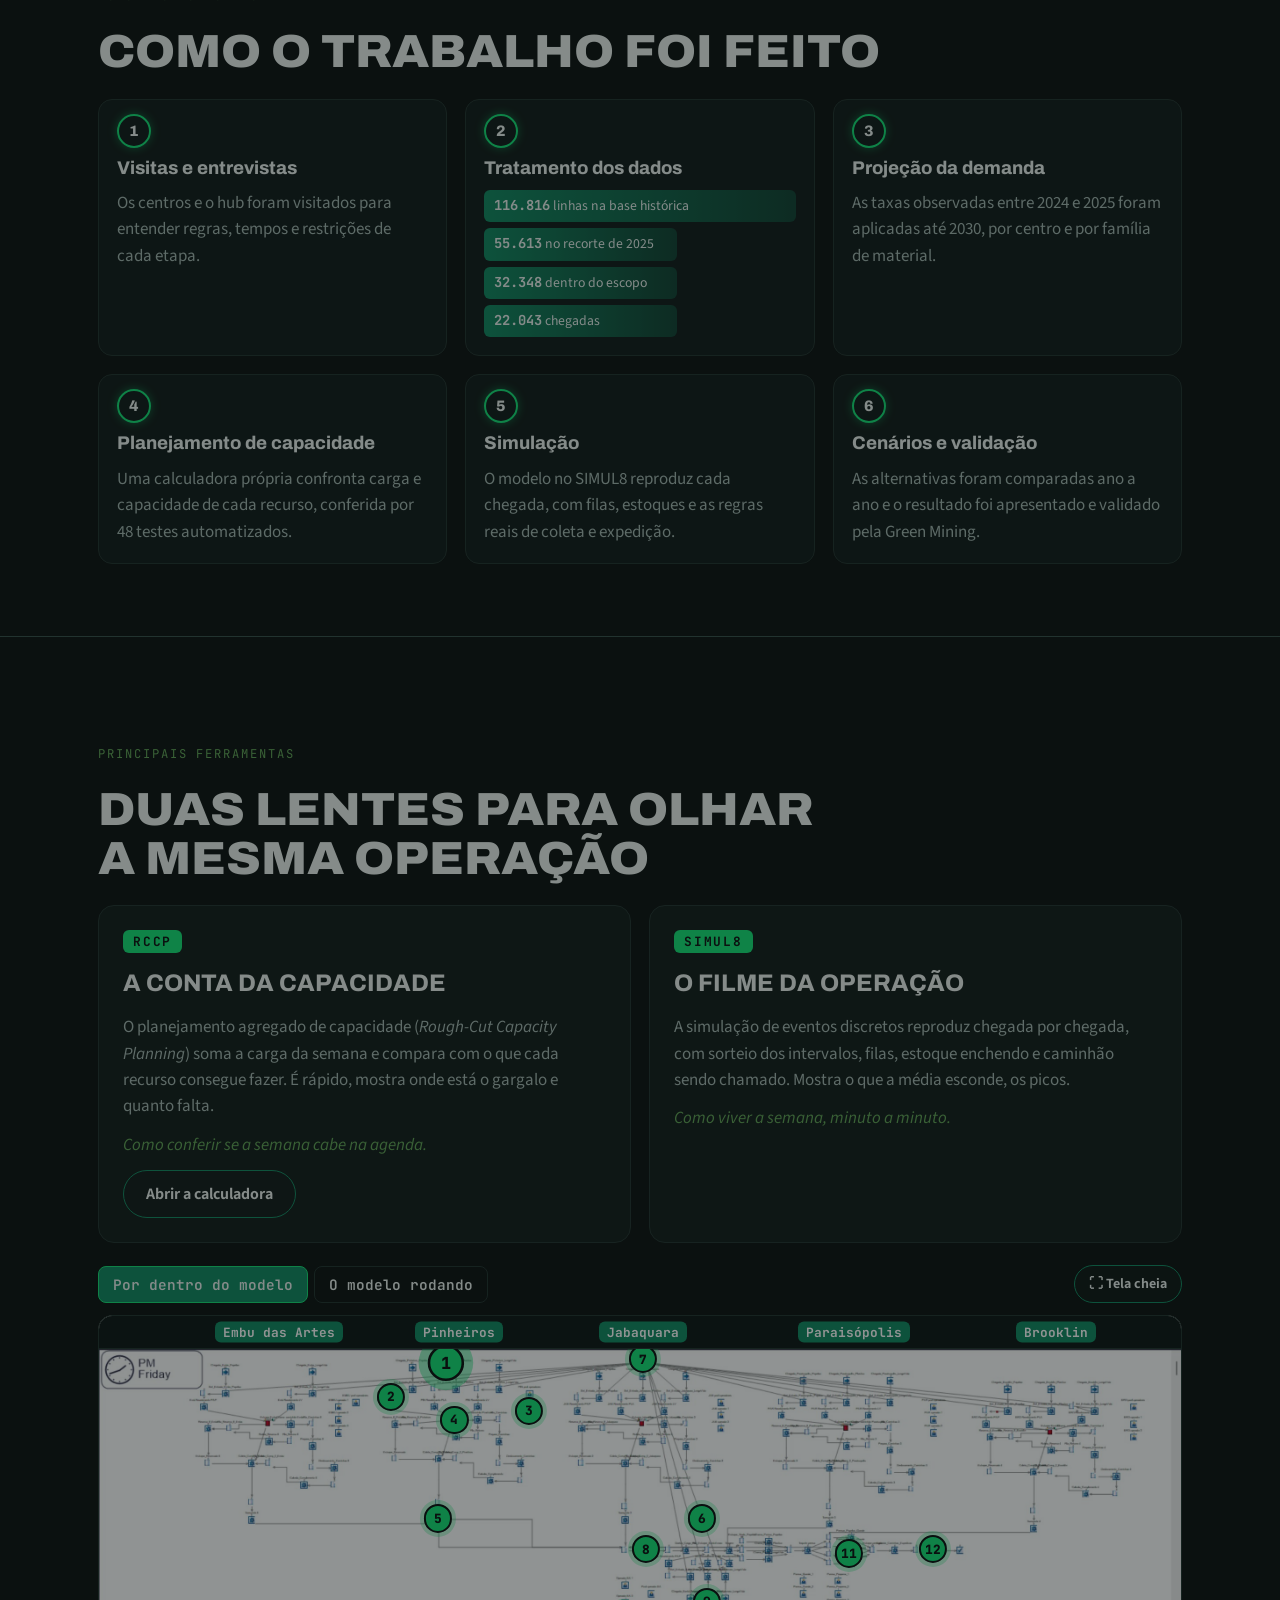
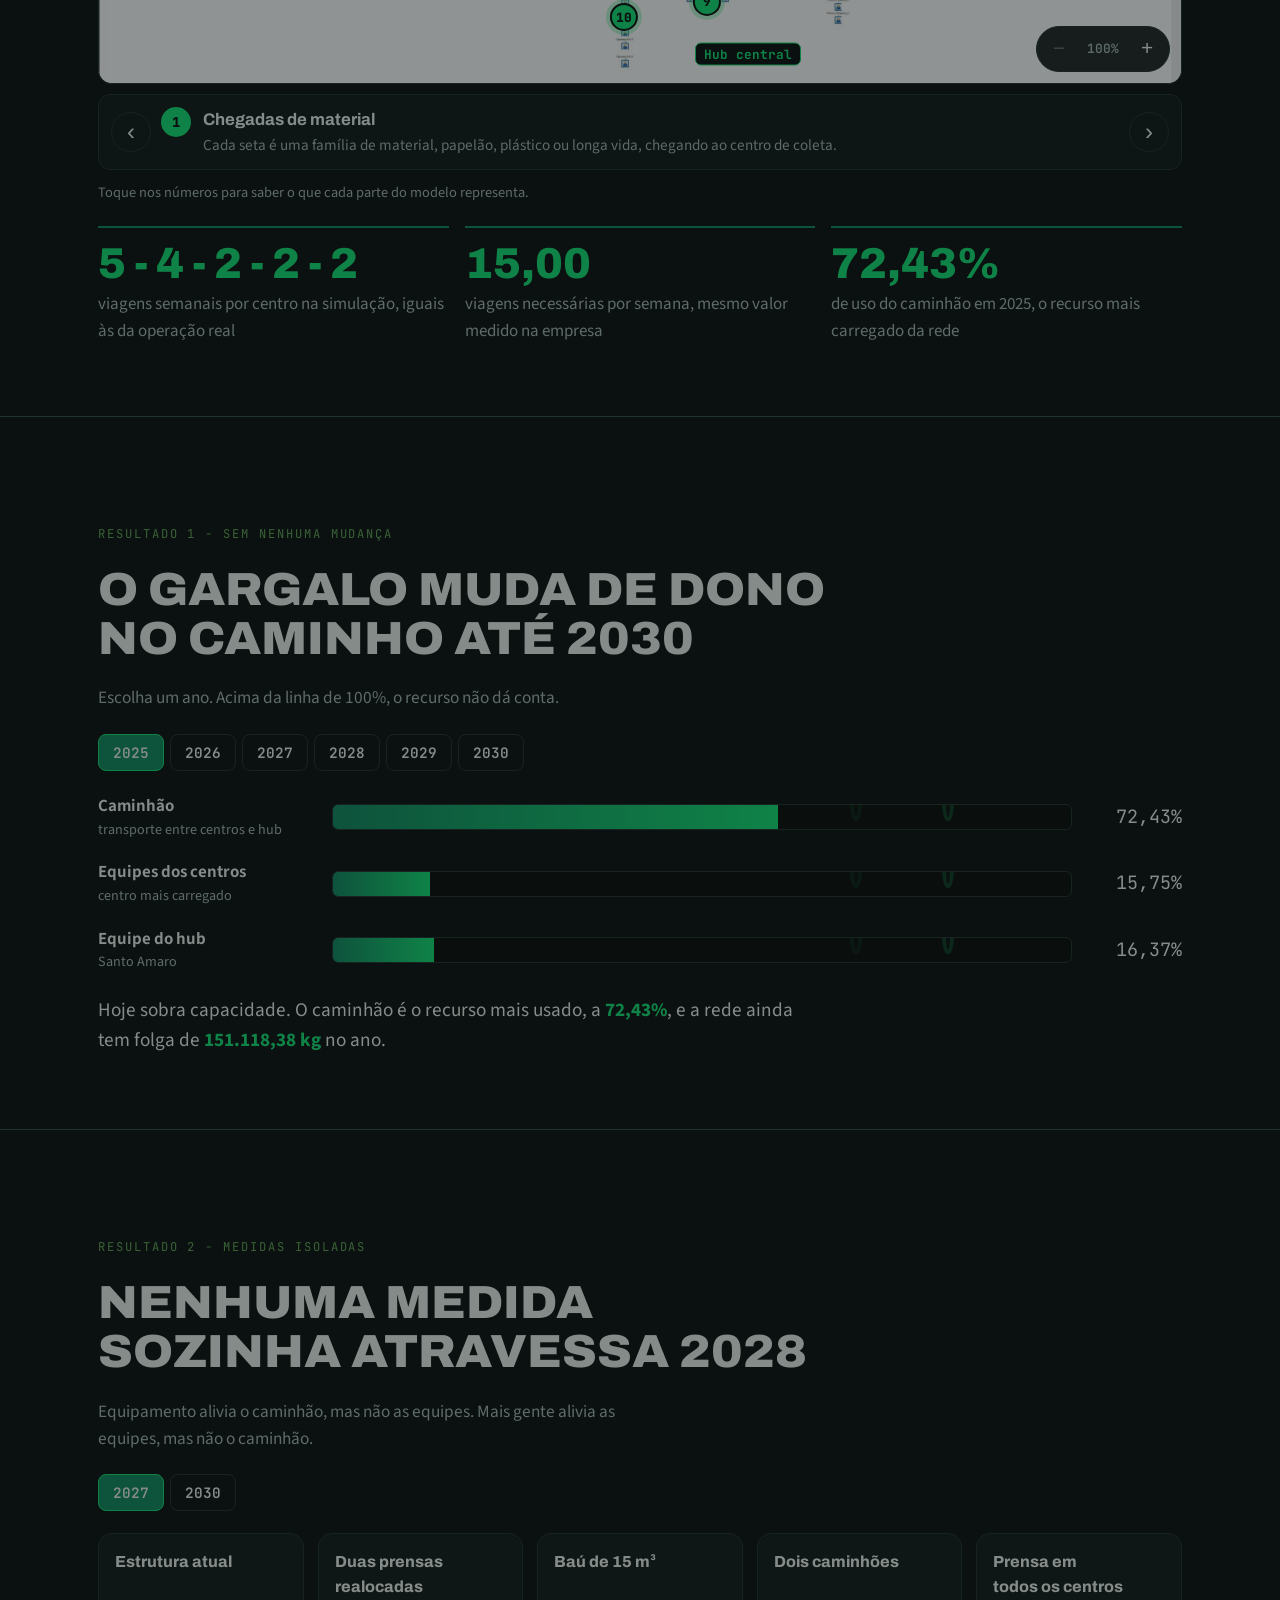
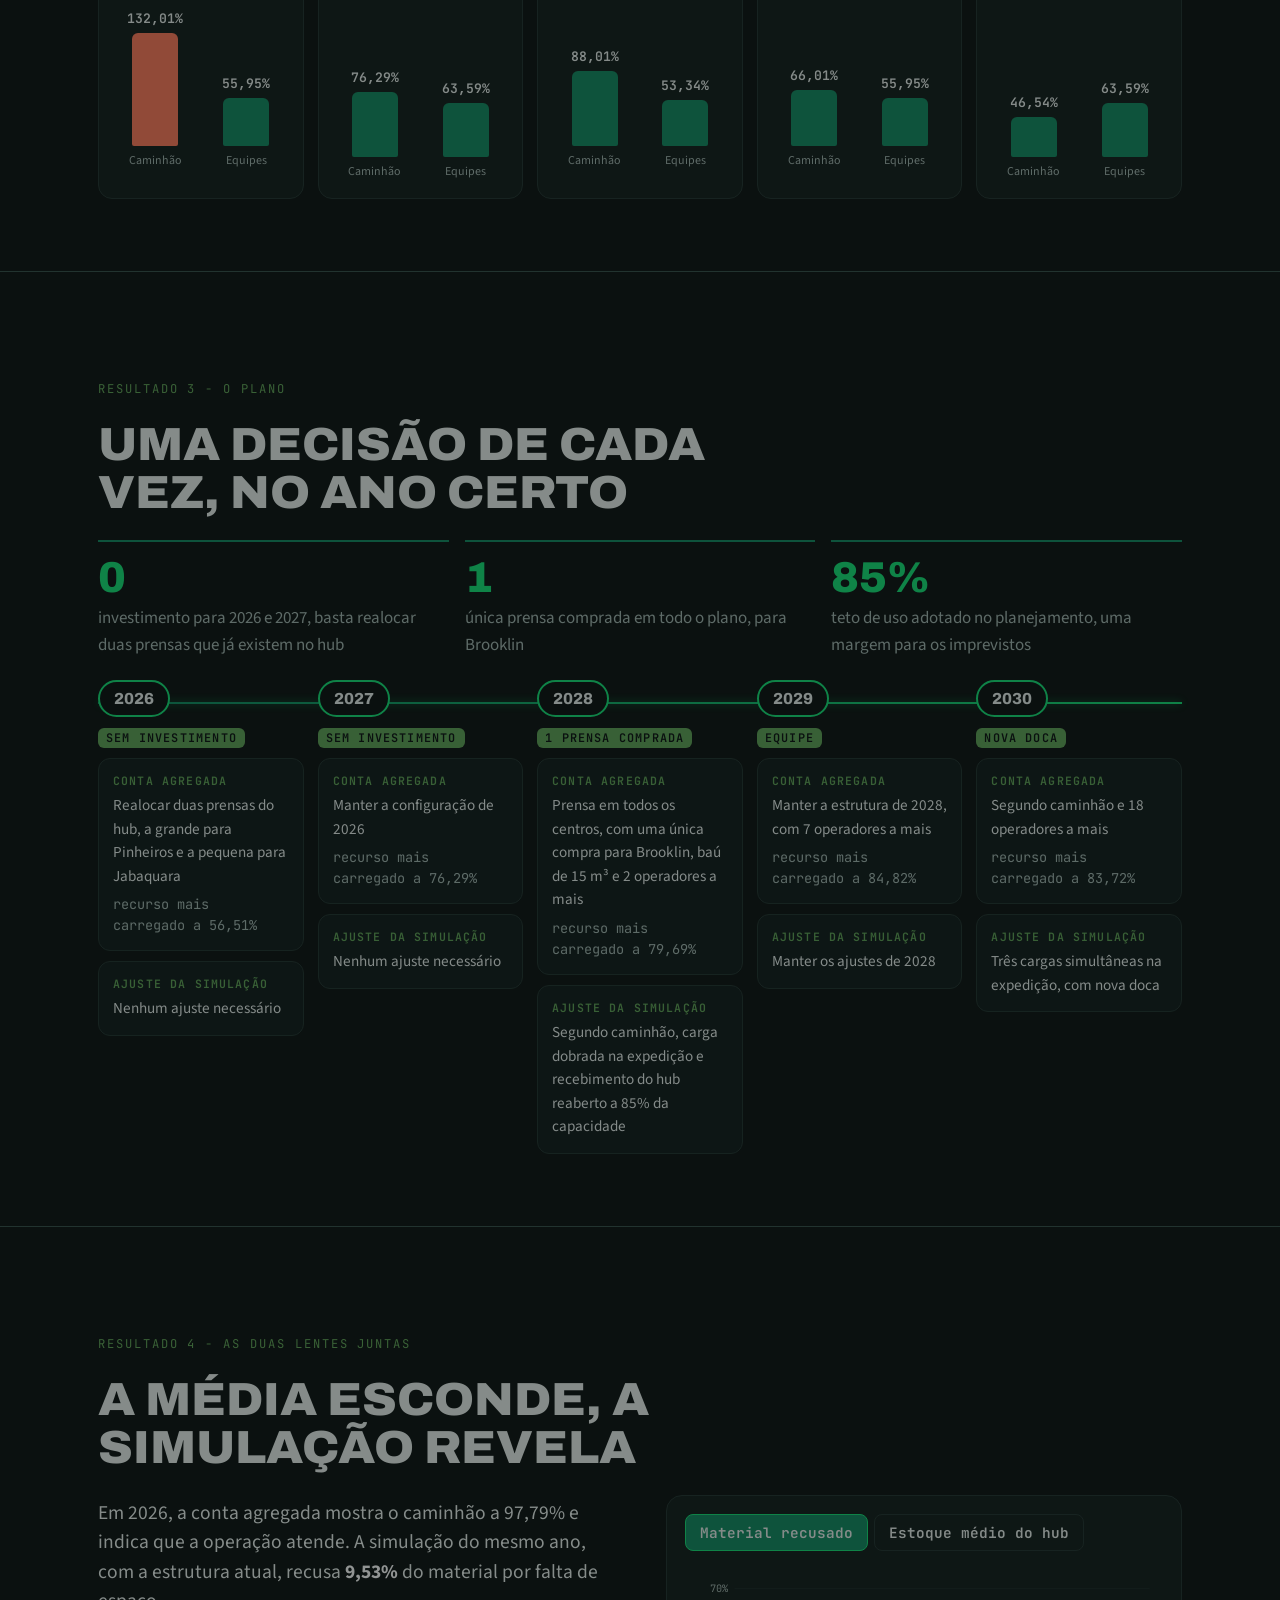
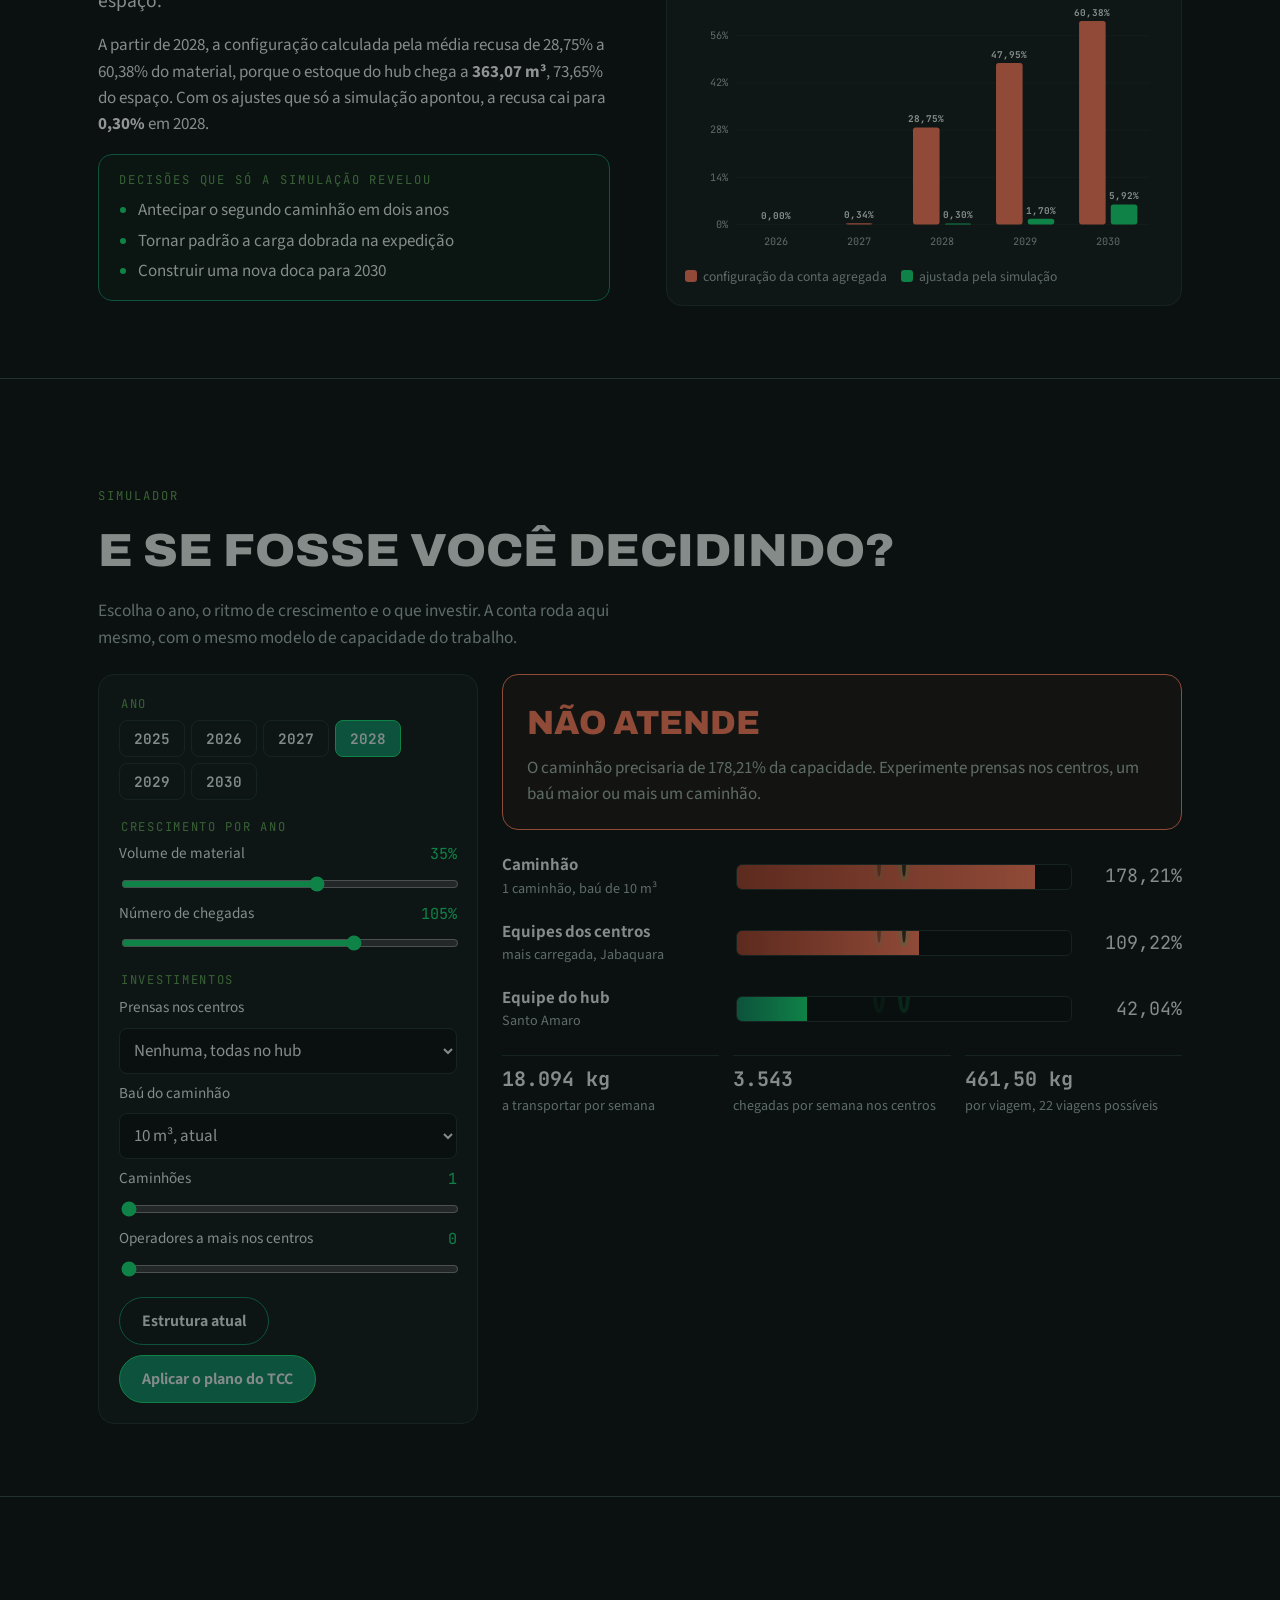
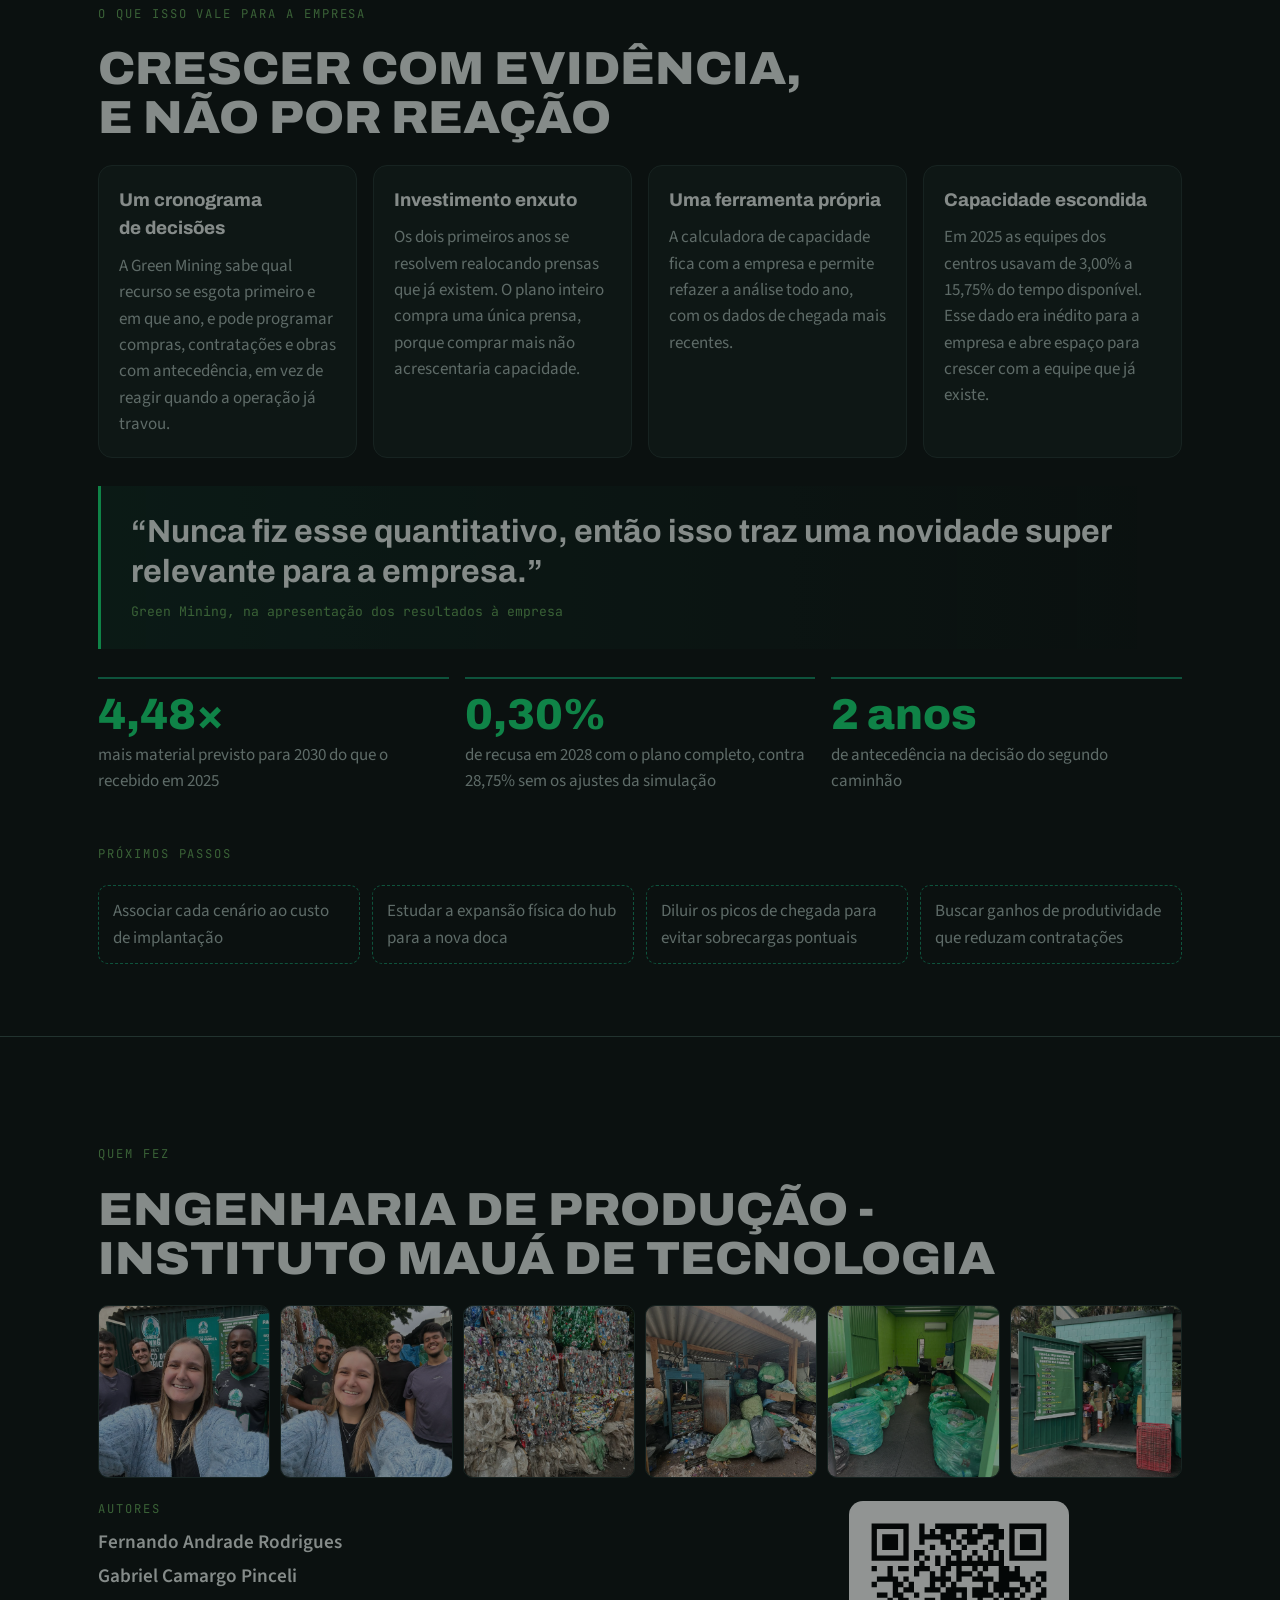
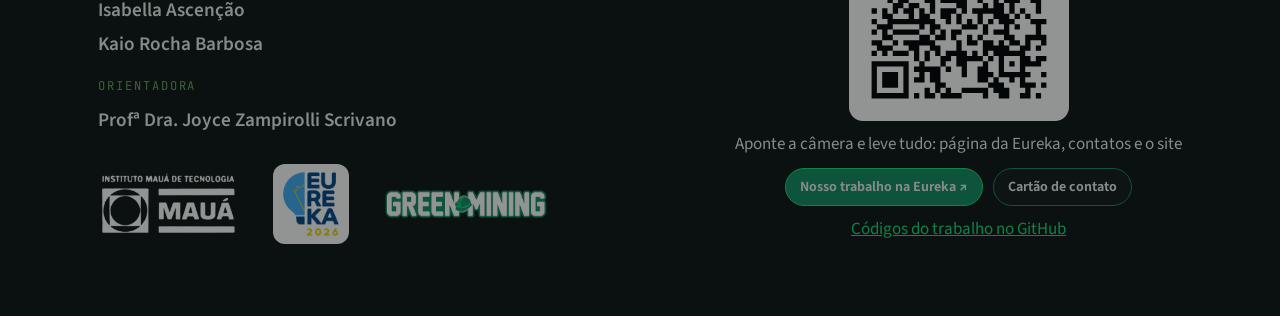
==== commit e1832284: "Cartões de contato com os dados da equipe Co-Authored-By: Claude Opus 5.5 (1M context) <noreply@anth" ====
--- a/index.html
+++ b/index.html
@@ -526,6 +526,6 @@
 <script src="assets/js/dados.js?v=20261015a"></script>
 <script src="assets/js/simulador.js?v=20261015a"></script>
 <script src="assets/js/app.js?v=20261015a"></script>
-<script src="assets/js/contato.js?v=20261015a"></script>
+<script src="assets/js/contato.js?v=20261015b"></script>
 </body>
 </html>
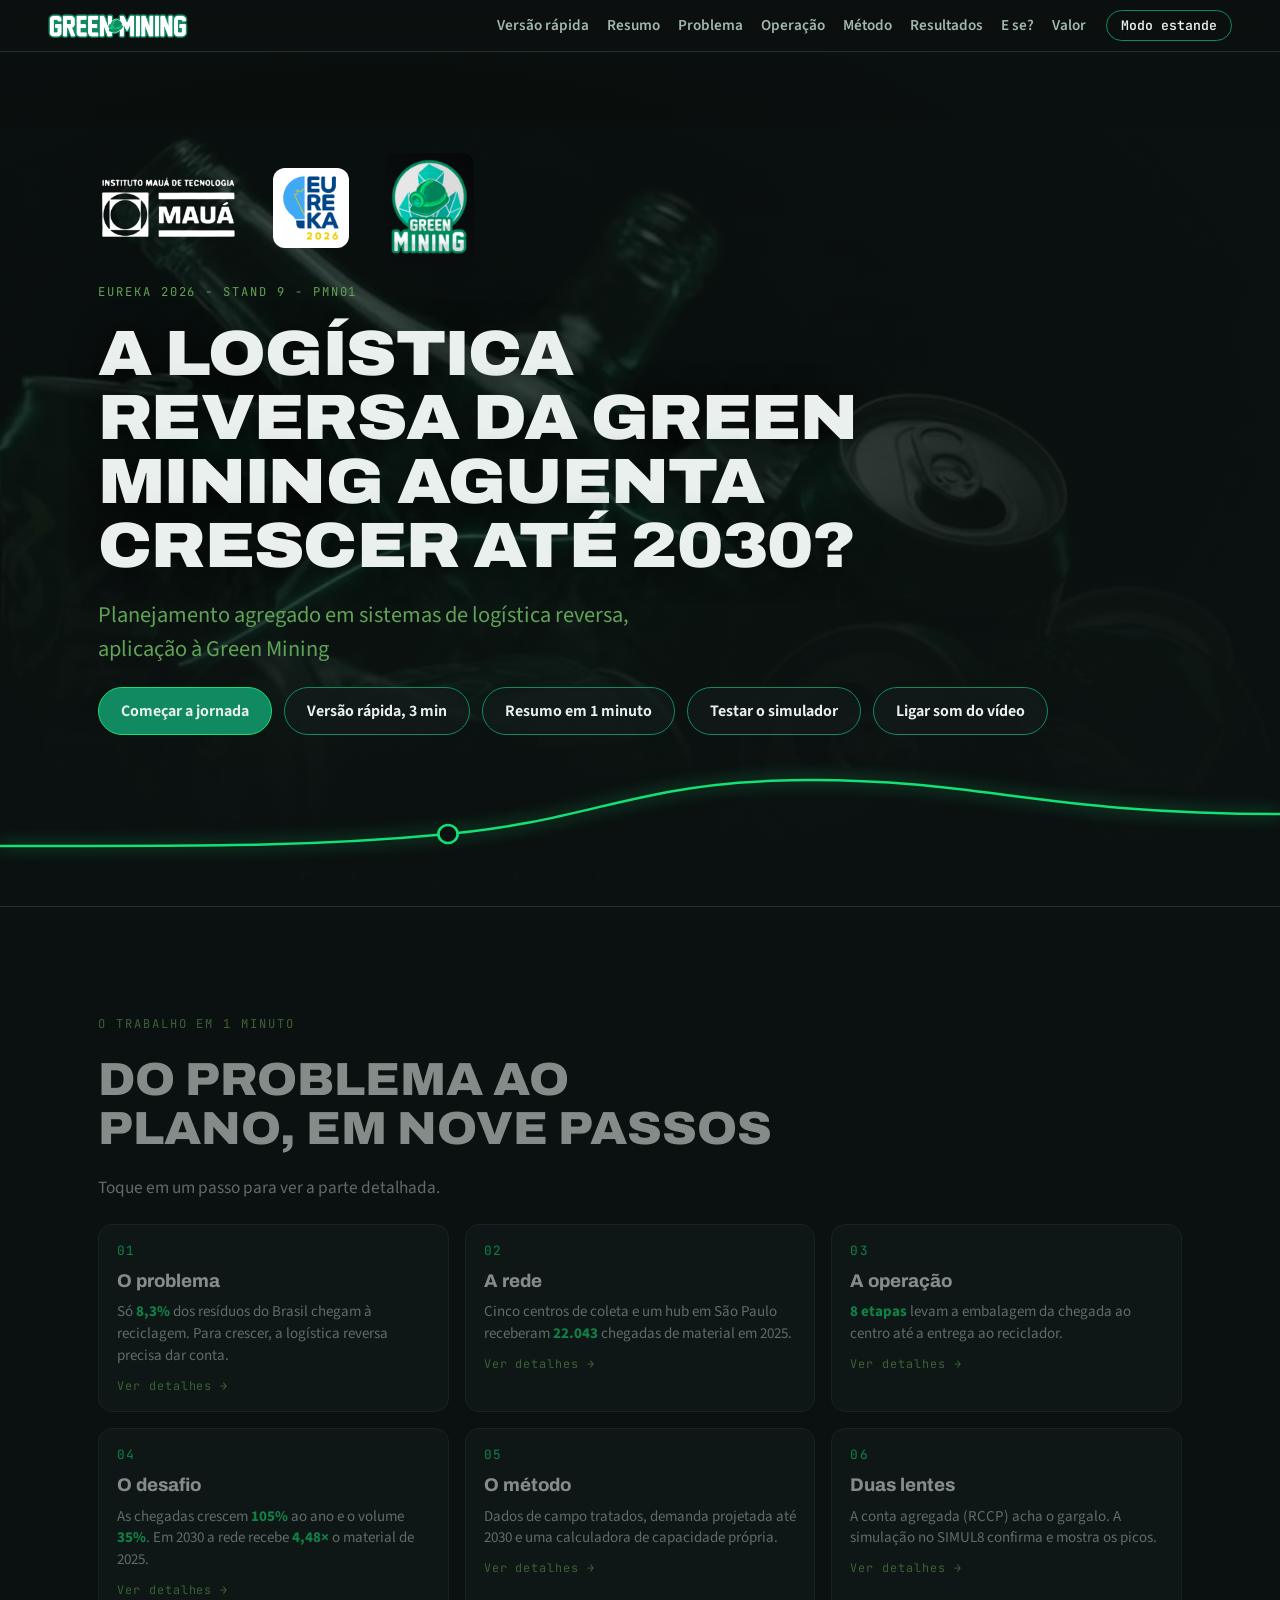
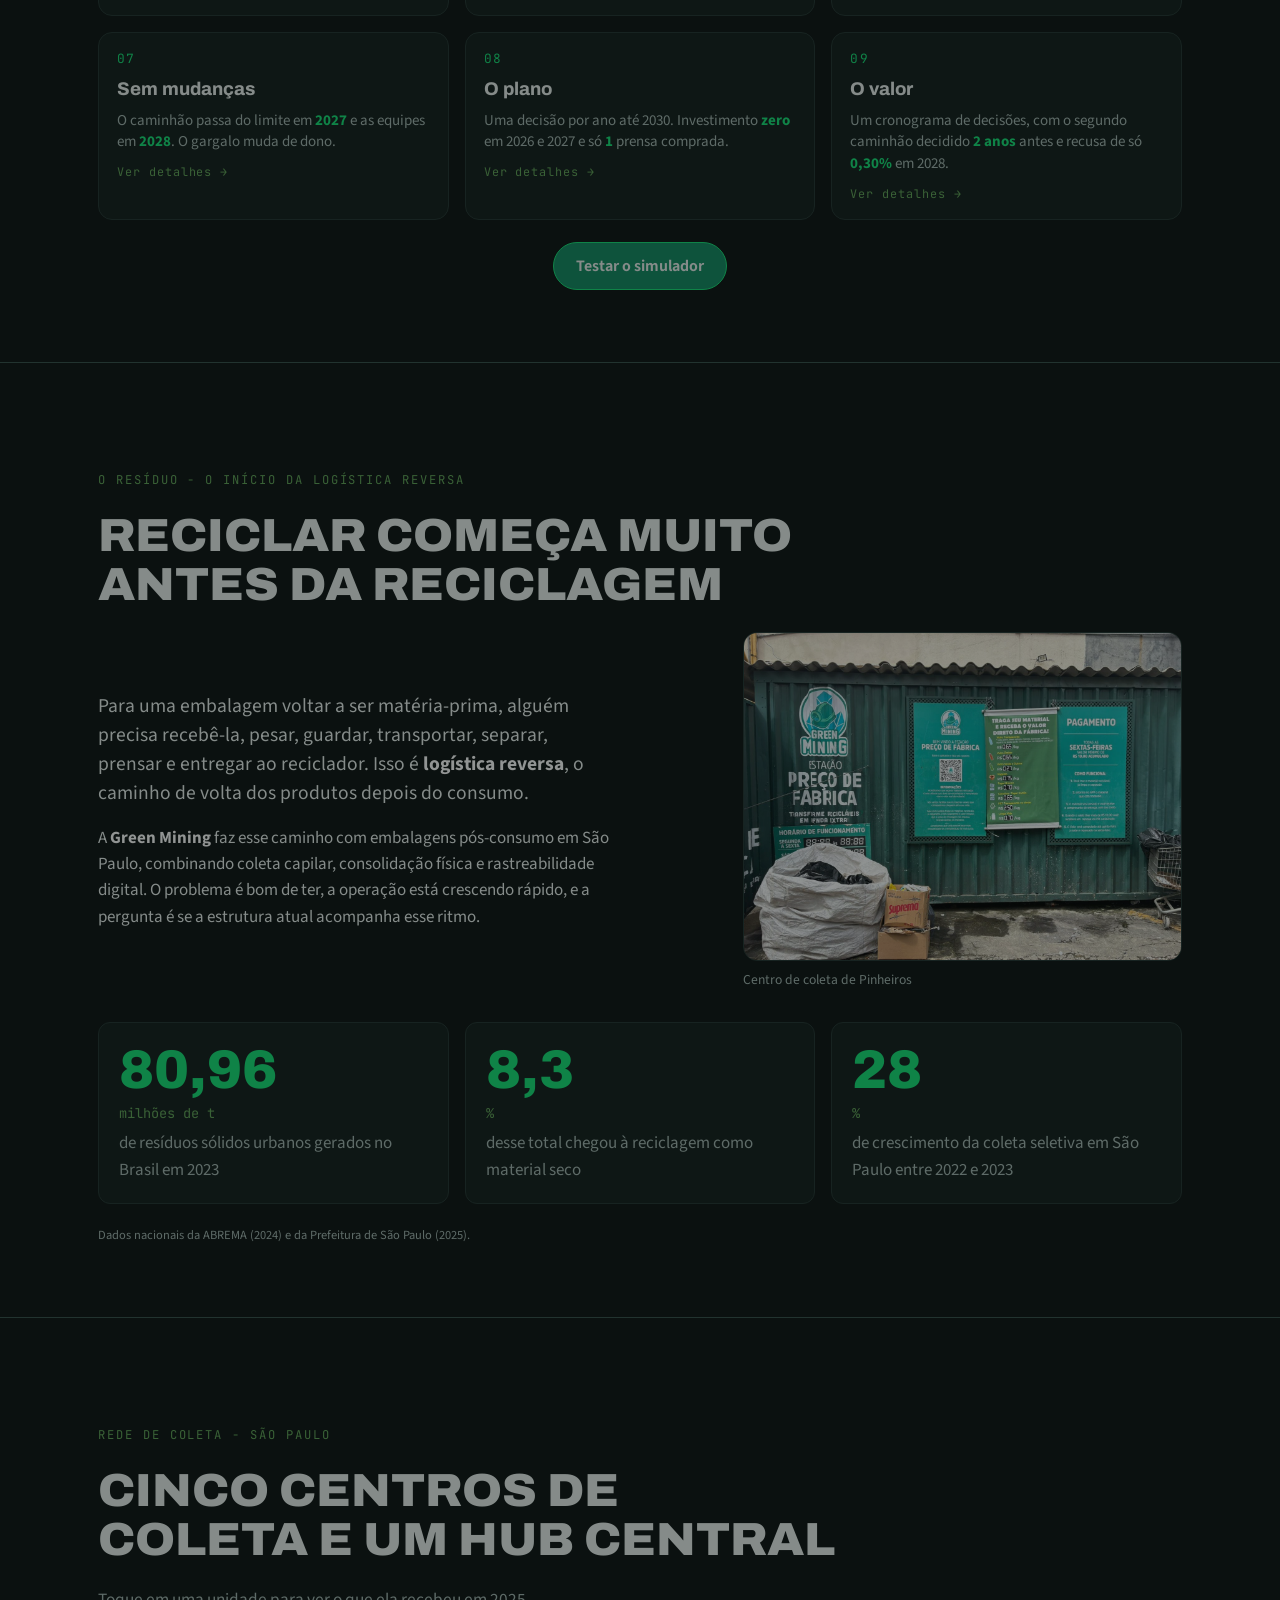
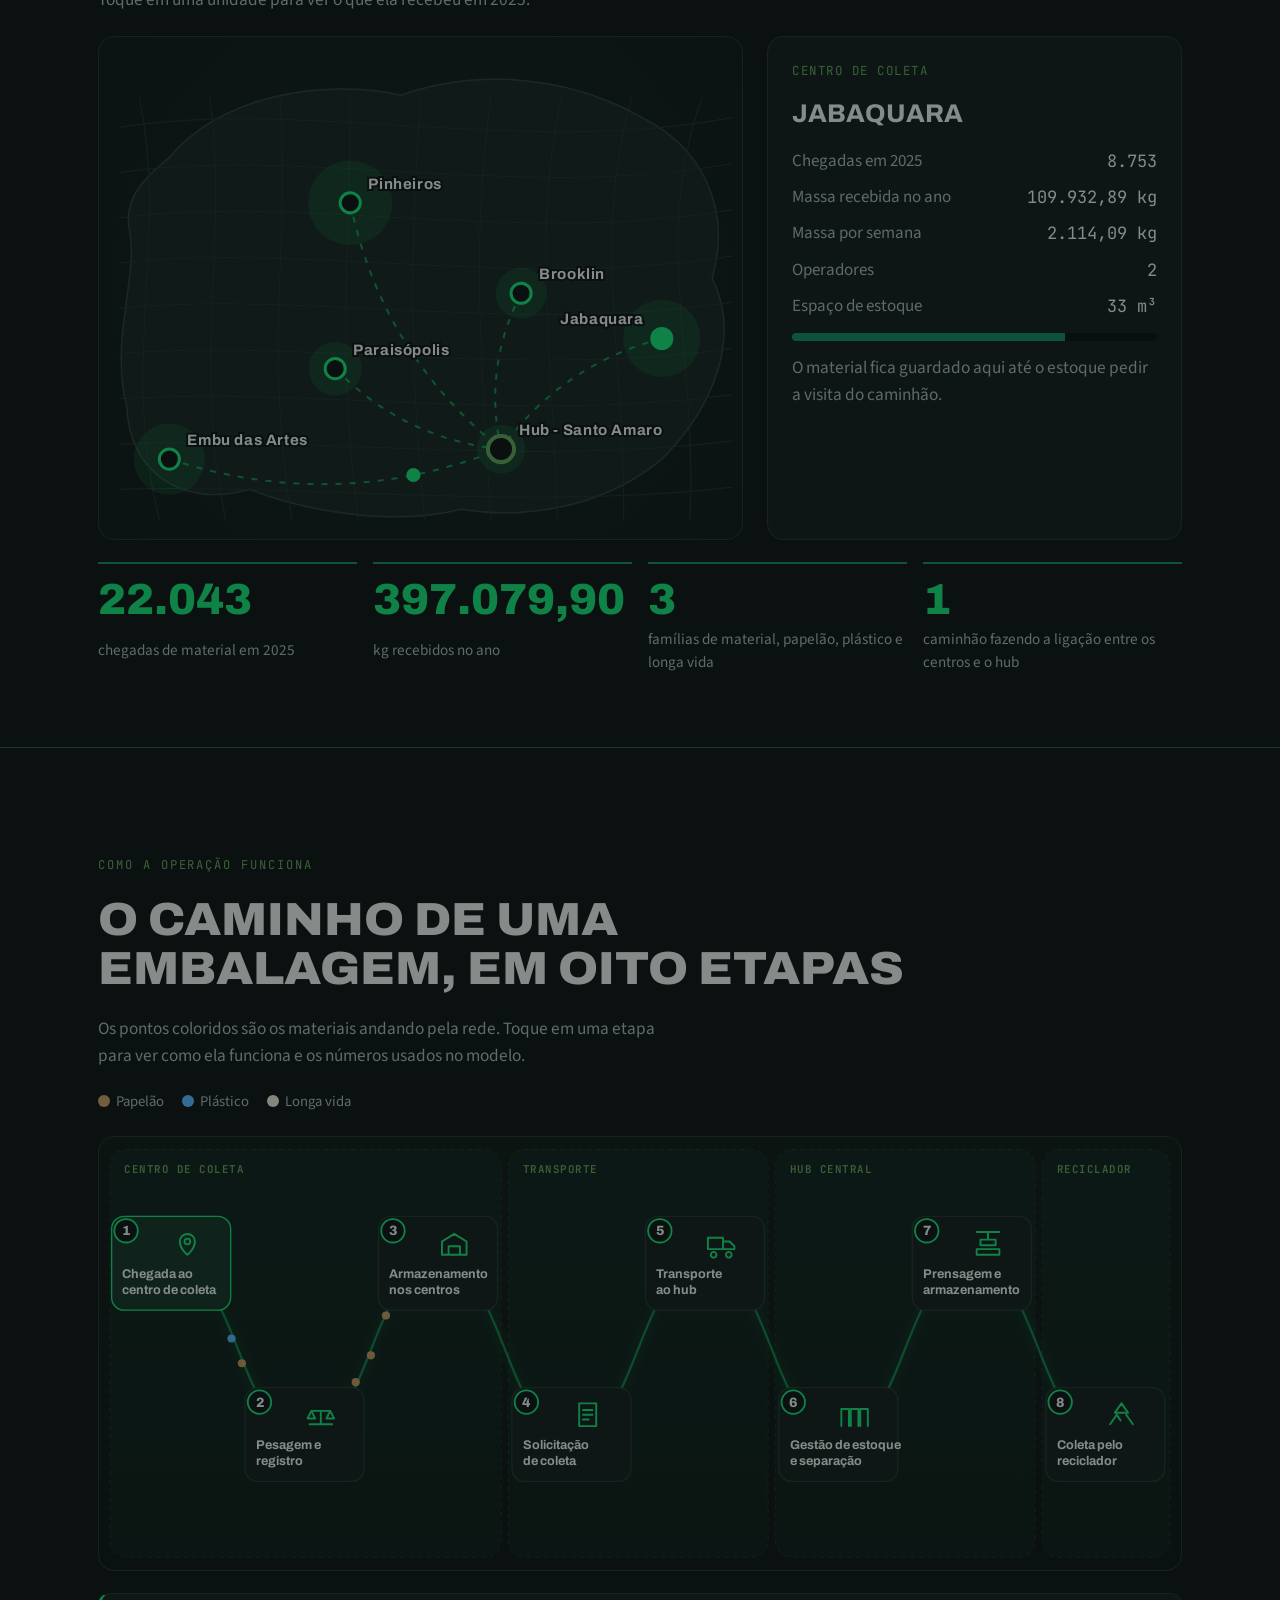
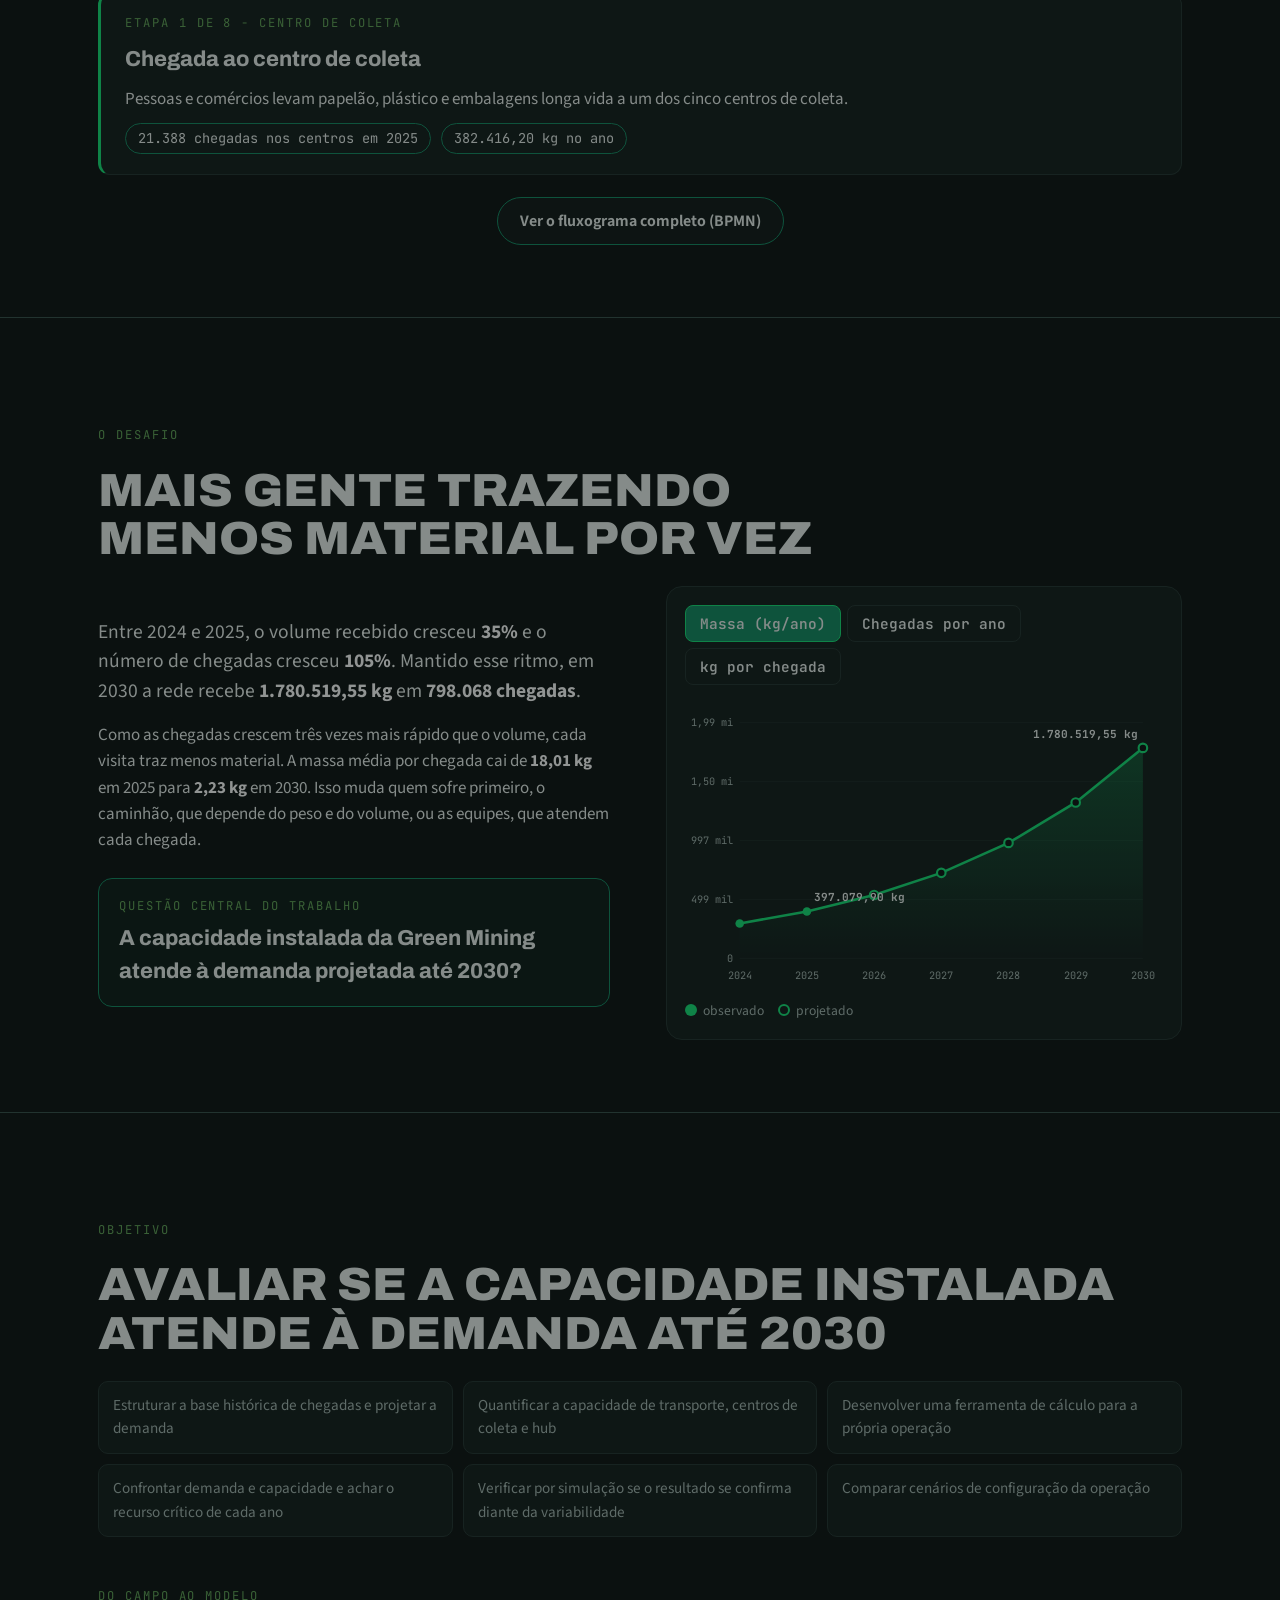
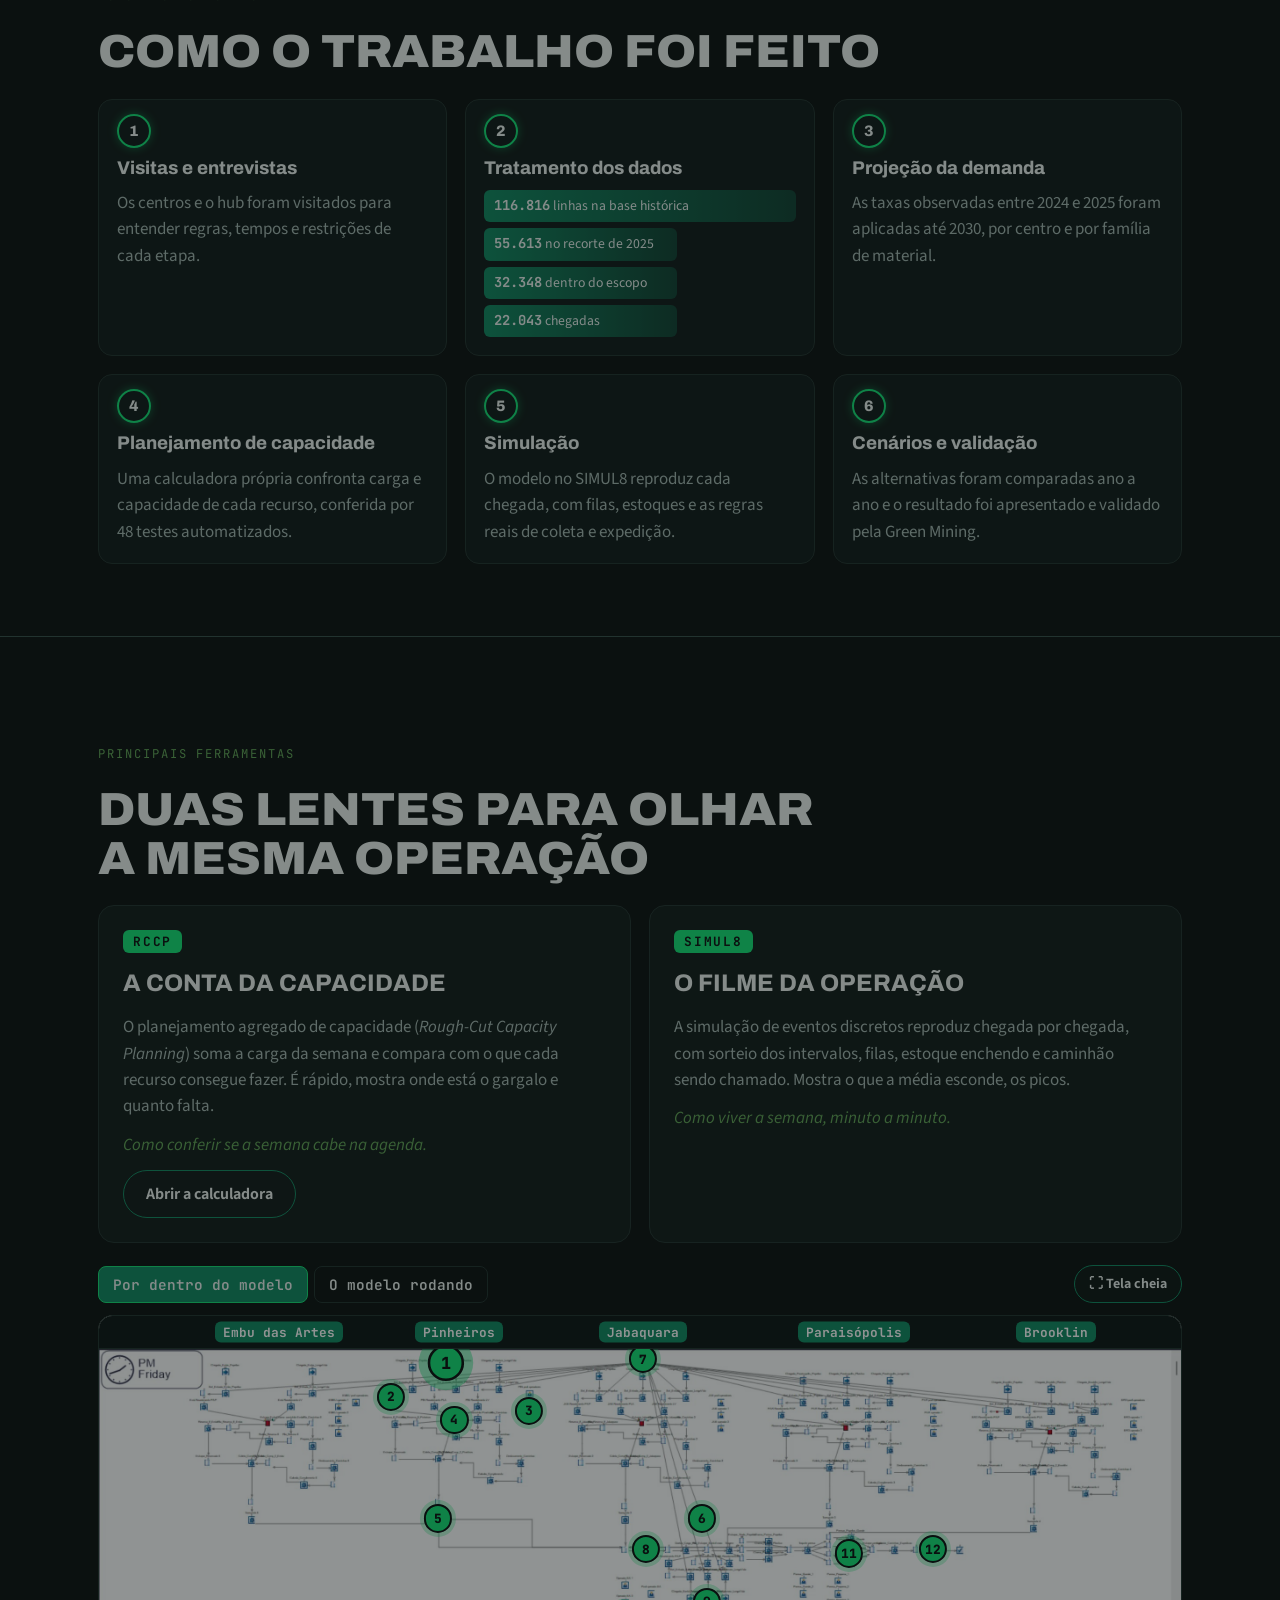
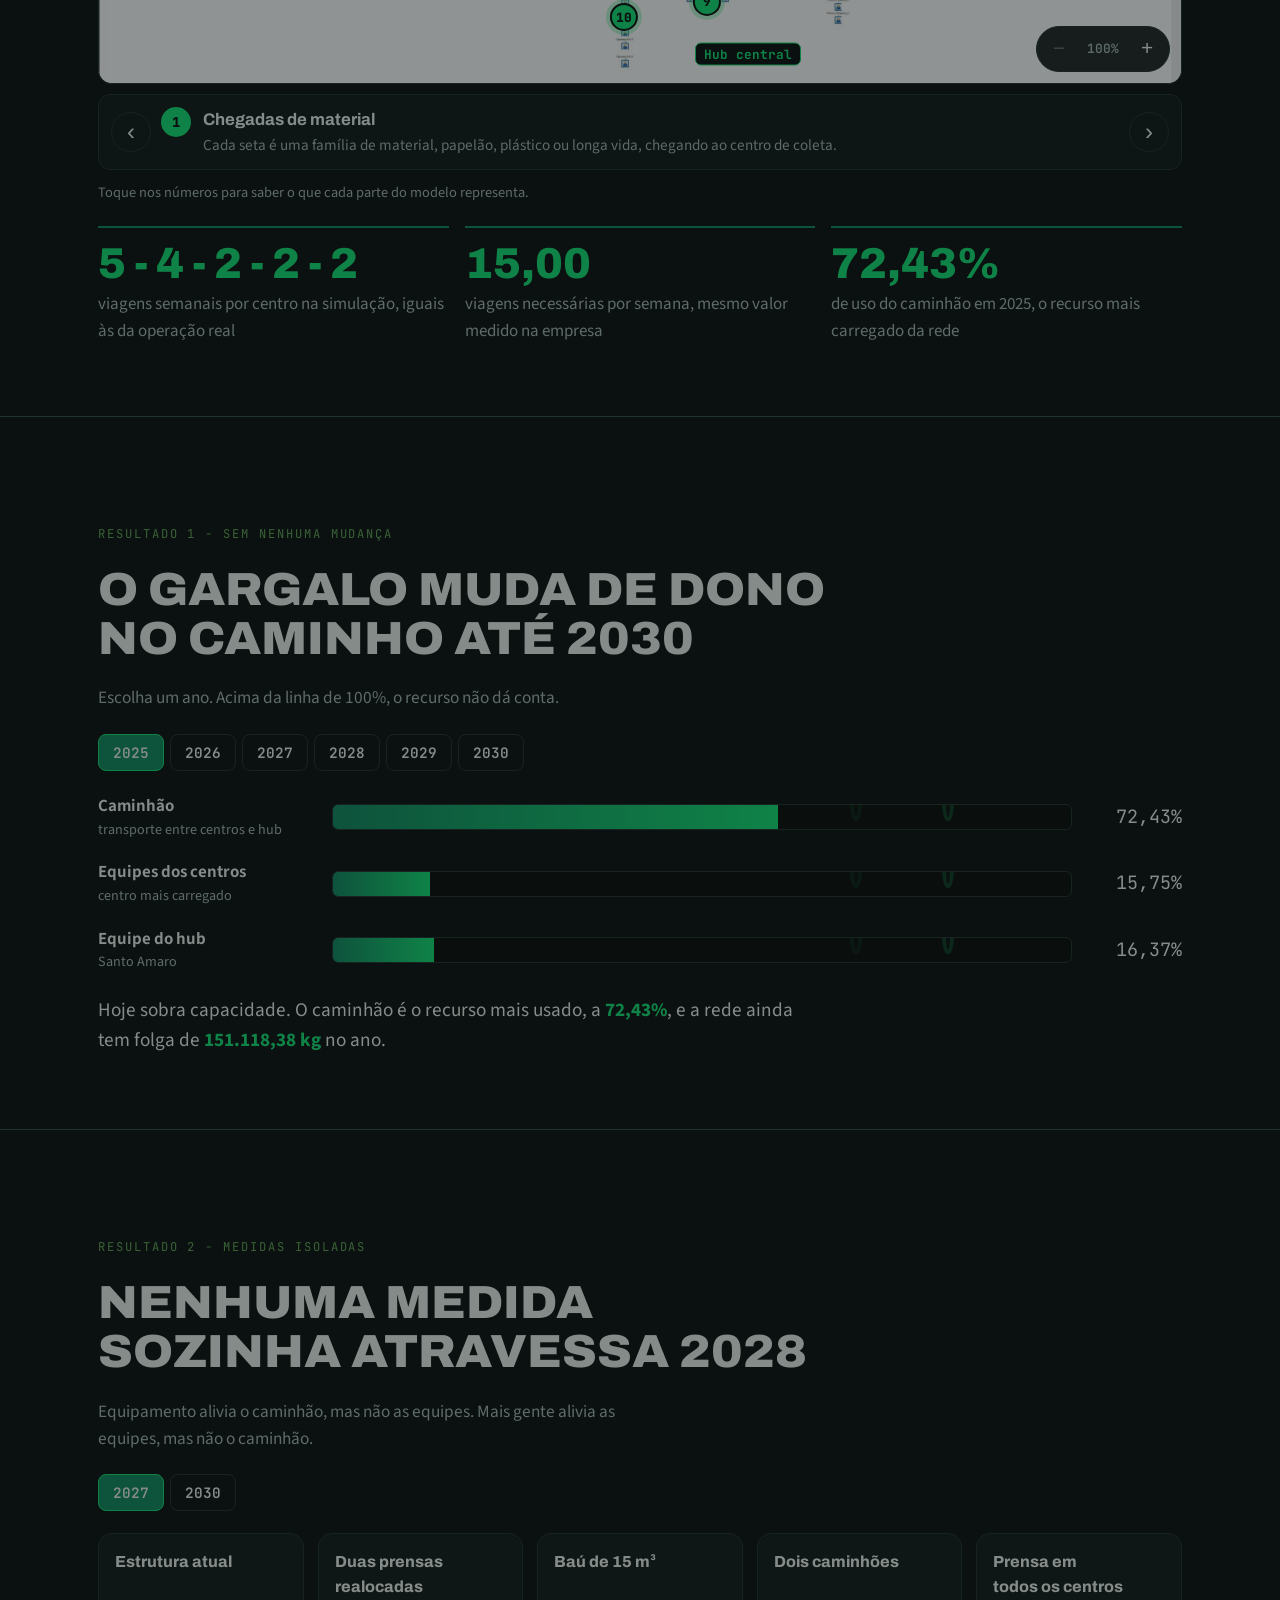
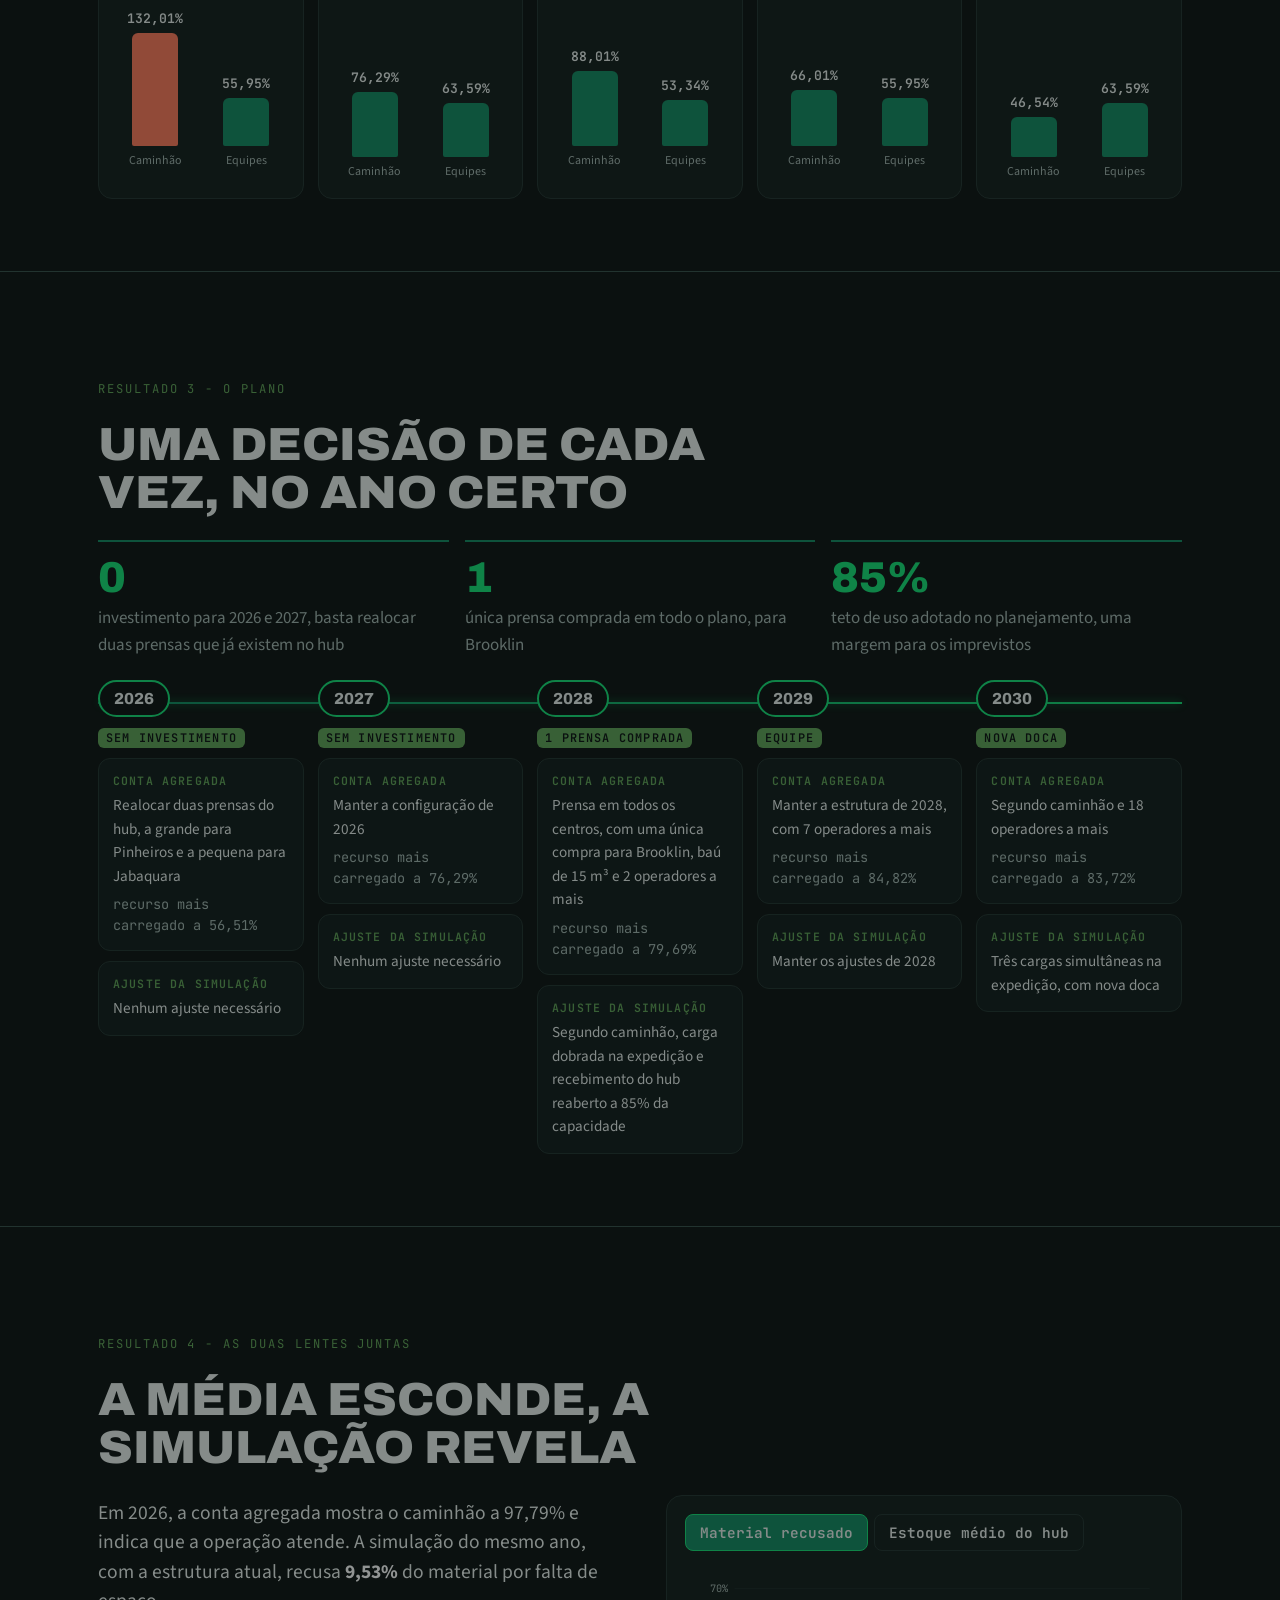
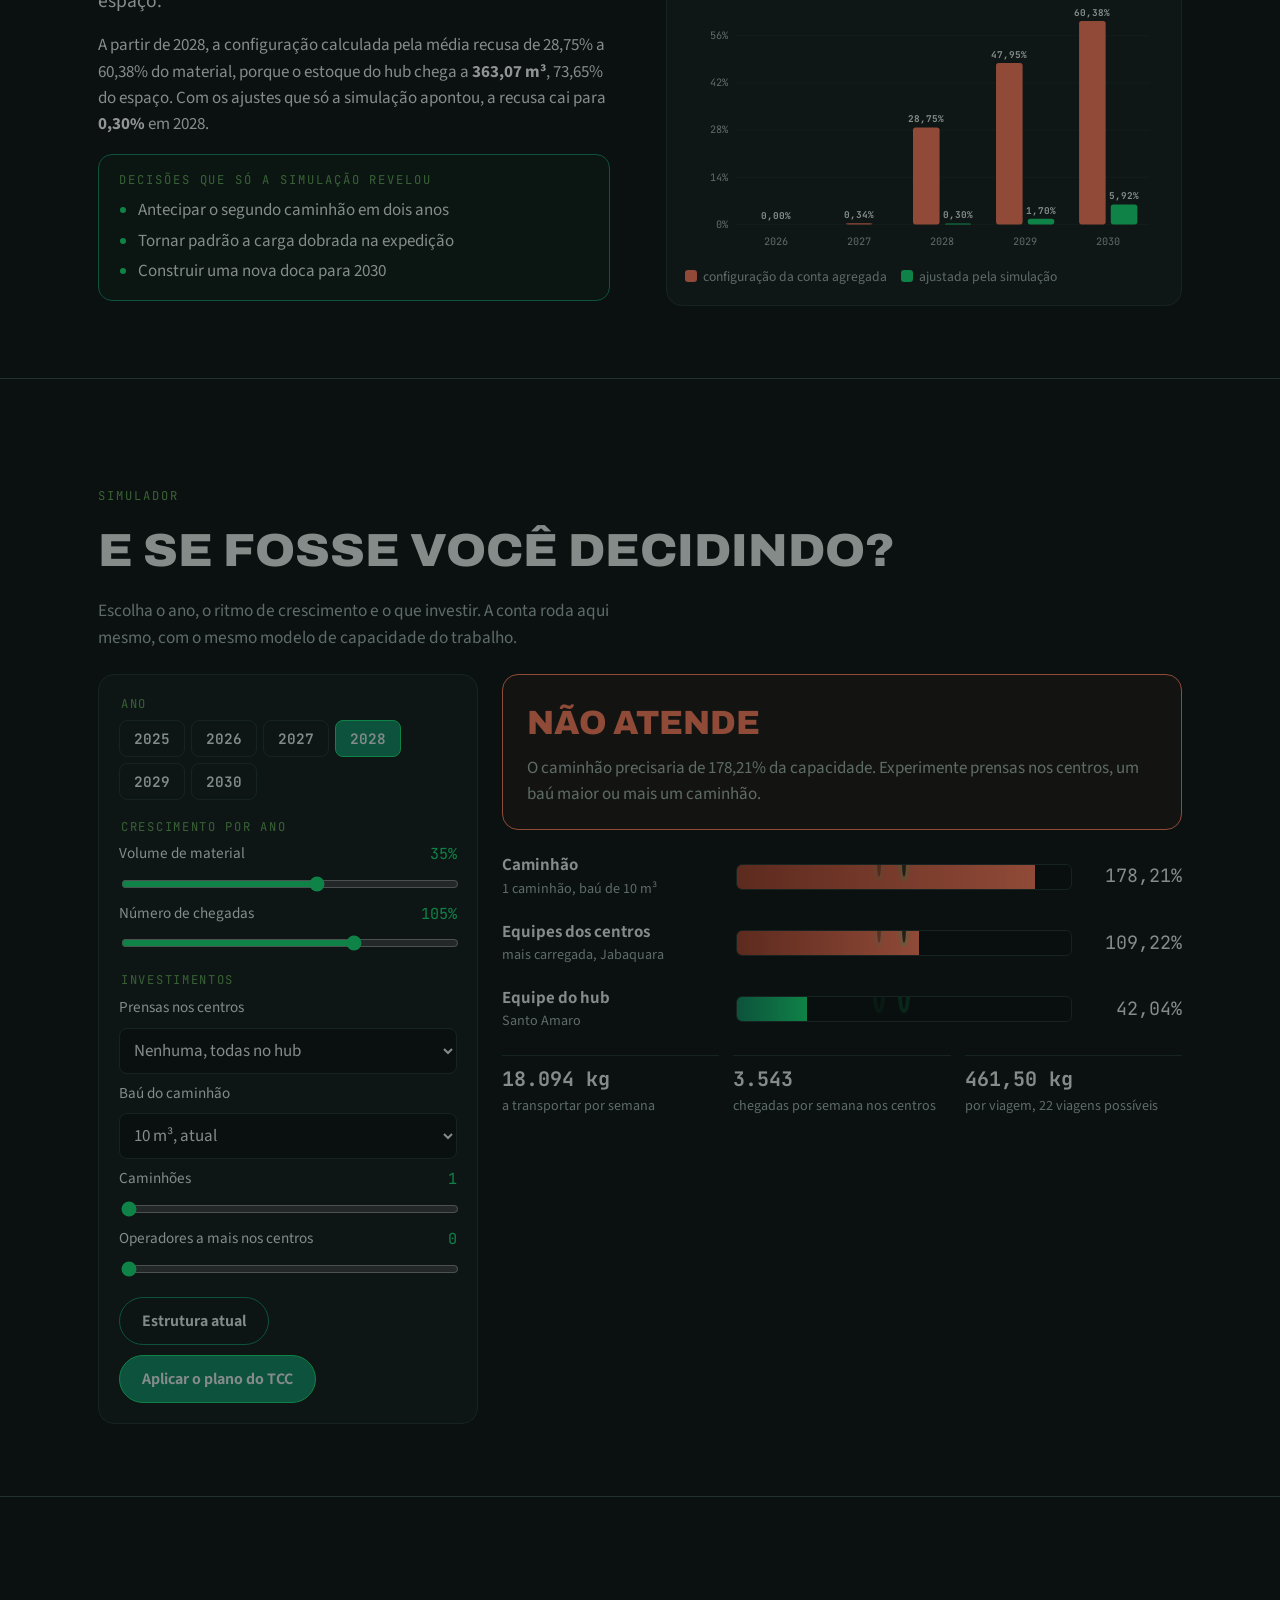
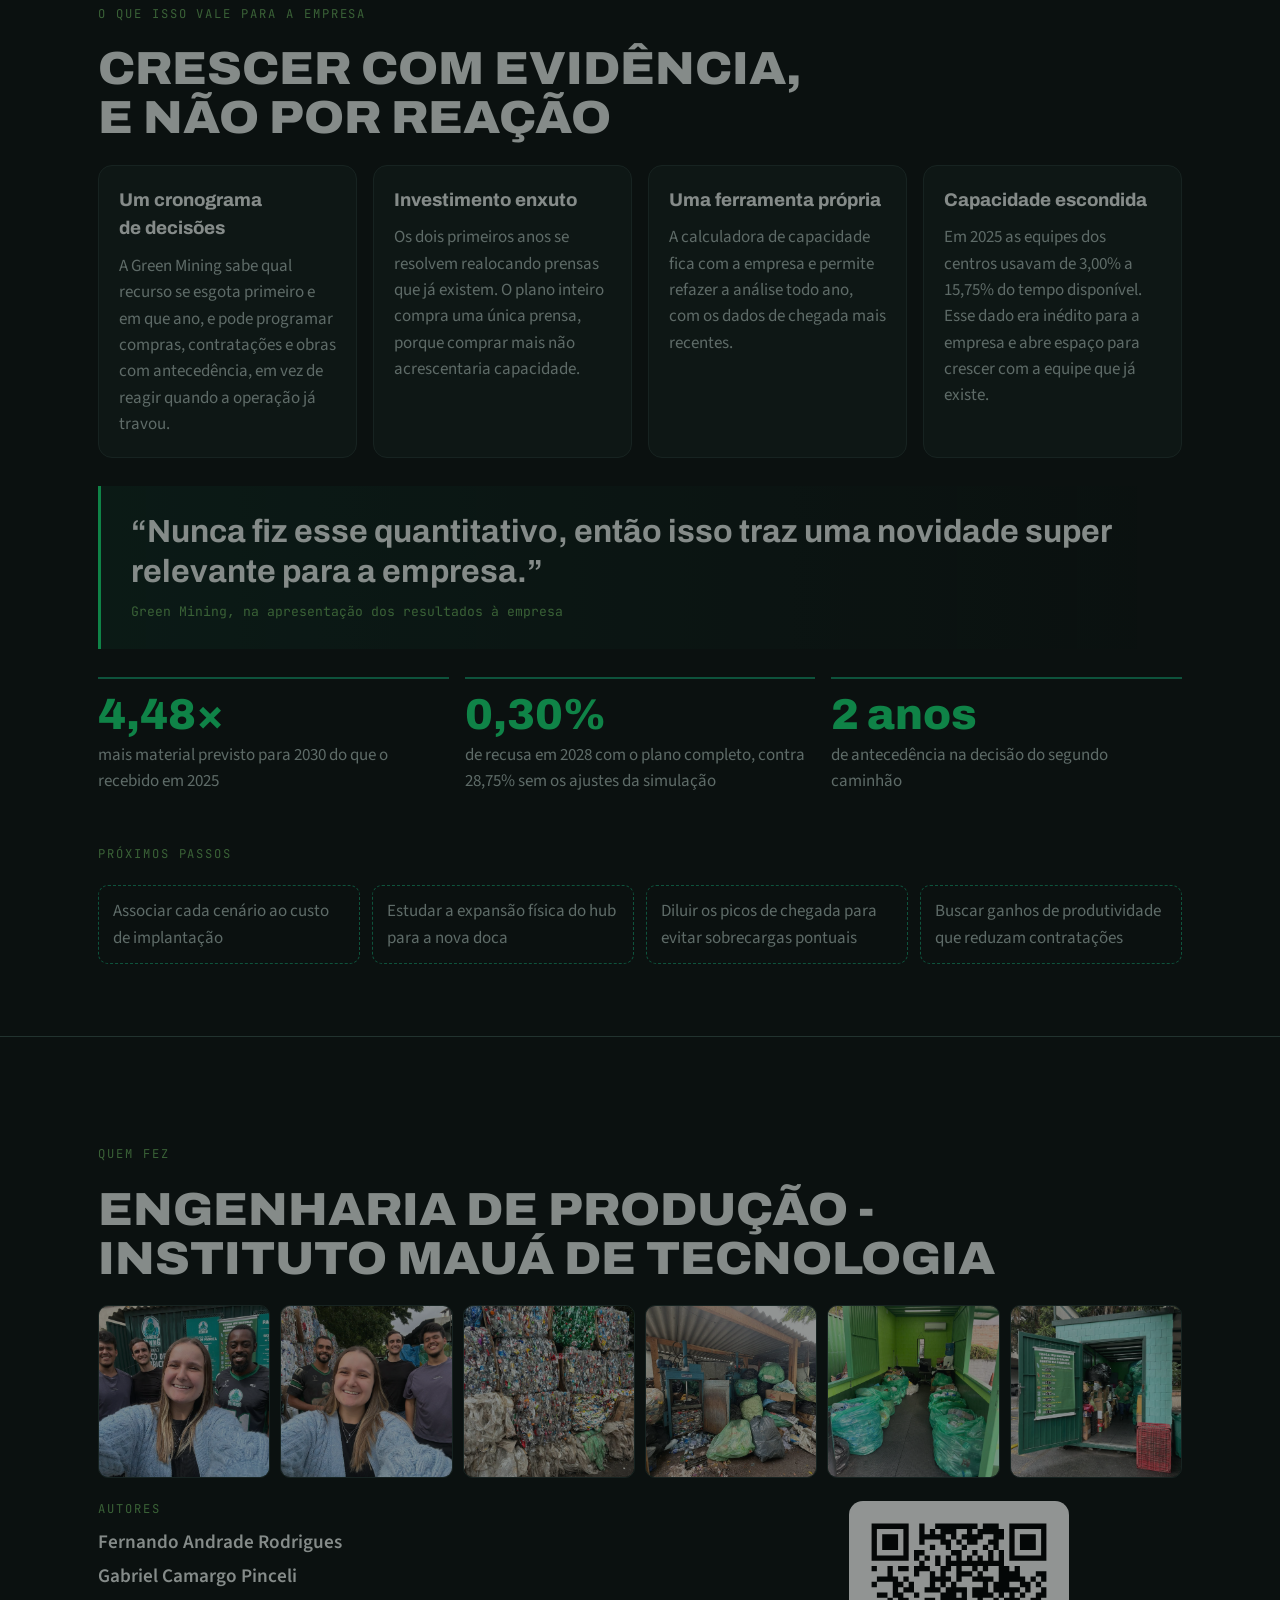
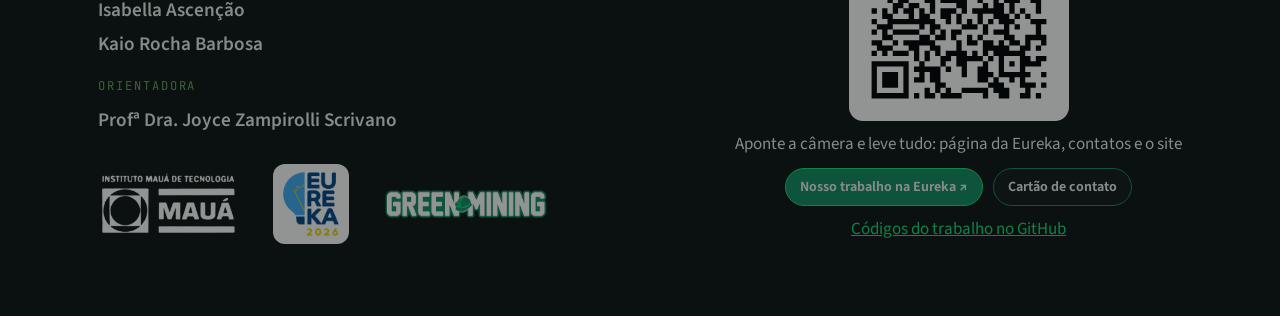
==== commit e97e0cf0: "Piloto: fotos nos cartões, como chegar ao estande e QR original na versão rápida Co-Authored-By: Cla" ====
--- a/index.html
+++ b/index.html
@@ -13,7 +13,7 @@
 <link rel="preconnect" href="https://fonts.googleapis.com">
 <link rel="preconnect" href="https://fonts.gstatic.com" crossorigin>
 <link rel="stylesheet" href="https://fonts.googleapis.com/css2?family=Archivo:wdth,wght@75..125,500..900&family=Source+Sans+3:ital,wght@0,400;0,600;0,700;1,400&family=JetBrains+Mono:wght@400;600&display=swap">
-<link rel="stylesheet" href="assets/css/style.css?v=20261015a">
+<link rel="stylesheet" href="assets/css/style.css?v=20261015c">
 </head>
 <body>
 
@@ -526,6 +526,6 @@
 <script src="assets/js/dados.js?v=20261015a"></script>
 <script src="assets/js/simulador.js?v=20261015a"></script>
 <script src="assets/js/app.js?v=20261015a"></script>
-<script src="assets/js/contato.js?v=20261015b"></script>
+<script src="assets/js/contato.js?v=20261015c"></script>
 </body>
 </html>
--- a/assets/css/style.css
+++ b/assets/css/style.css
@@ -474,3 +474,34 @@
 .contato-levar { display: flex; align-items: center; gap: 14px; margin-top: 4px; }
 .contato-levar img { background: #fff; border-radius: 10px; padding: 6px; width: 96px; height: 96px; }
 .contato-levar p { margin: 0; color: var(--suave); font-size: .92rem; }
+.cartao-foto { width: 56px; height: 56px; border-radius: 50%; object-fit: cover; border: 2px solid var(--gm); }
+
+/* Como chegar ao estande */
+.levar-mapa { display: grid; gap: 10px; margin-top: 10px; }
+.levar-mapa .olho { margin: 0; }
+.levar-mapa h2 { margin: 0; font-size: clamp(1.3rem, 5vw, 1.7rem); text-transform: uppercase; }
+.mapa-estande { width: 100%; height: auto; background: var(--chao-2); border: 1px solid var(--borda); border-radius: 14px; }
+.mapa-estande .m-salao { fill: none; stroke: var(--borda); stroke-width: 3; stroke-dasharray: 2 10; }
+.mapa-estande .m-bloco { fill: var(--placa); stroke: #2a3a36; stroke-width: 2; }
+.mapa-estande .m-marco { stroke: var(--gm); }
+.mapa-estande .m-cred { fill: var(--gm); stroke: var(--neon); stroke-width: 2; }
+.mapa-estande .m-txt { fill: var(--texto); font: 700 30px var(--f-corpo); }
+.mapa-estande .m-txt-peq { fill: var(--suave); font: 600 24px var(--f-dado); text-anchor: middle; }
+.mapa-estande .m-seta { fill: none; stroke: var(--suave); stroke-width: 3; }
+.mapa-estande .m-trilha { fill: none; stroke: #2a3a36; stroke-width: 10; stroke-linecap: round; stroke-linejoin: round; }
+.mapa-estande .m-luz { fill: none; stroke: var(--neon); stroke-width: 10; stroke-linecap: round; stroke-linejoin: round; filter: drop-shadow(0 0 6px rgba(20,224,117,.7)); }
+.mapa-estande .m-inicio { fill: var(--chao); stroke: var(--neon); stroke-width: 4; }
+.mapa-estande .m-andarilho { fill: #fff; stroke: var(--neon); stroke-width: 5; }
+.mapa-estande .m-estande { fill: var(--gm); stroke: var(--neon); stroke-width: 3; }
+.mapa-estande .m-aura { fill: var(--neon); opacity: .18; }
+.mapa-estande .m-num { fill: #fff; font: 800 26px var(--f-display); text-anchor: middle; }
+.mapa-estande .m-txt-alvo { fill: var(--neon); text-anchor: middle; }
+@media (prefers-reduced-motion: no-preference) {
+  .mapa-estande .m-alvo.chegou .m-aura { animation: pulso 0.9s ease-in-out infinite alternate; }
+}
+@keyframes pulso { from { opacity: .15; } to { opacity: .55; } }
+.levar-passos { margin: 0; padding: 0; list-style: none; counter-reset: passo; display: grid; gap: 8px; }
+.levar-passos li { counter-increment: passo; display: grid; grid-template-columns: 30px 1fr; gap: 10px; align-items: start; color: var(--suave); transition: color .3s; }
+.levar-passos li::before { content: counter(passo); width: 30px; height: 30px; border-radius: 50%; display: grid; place-items: center; border: 1px solid var(--gm); font: 700 .9rem var(--f-dado); color: var(--texto); transition: background .3s; }
+.levar-passos li.atual { color: var(--texto); }
+.levar-passos li.atual::before { background: var(--gm); border-color: var(--neon); }
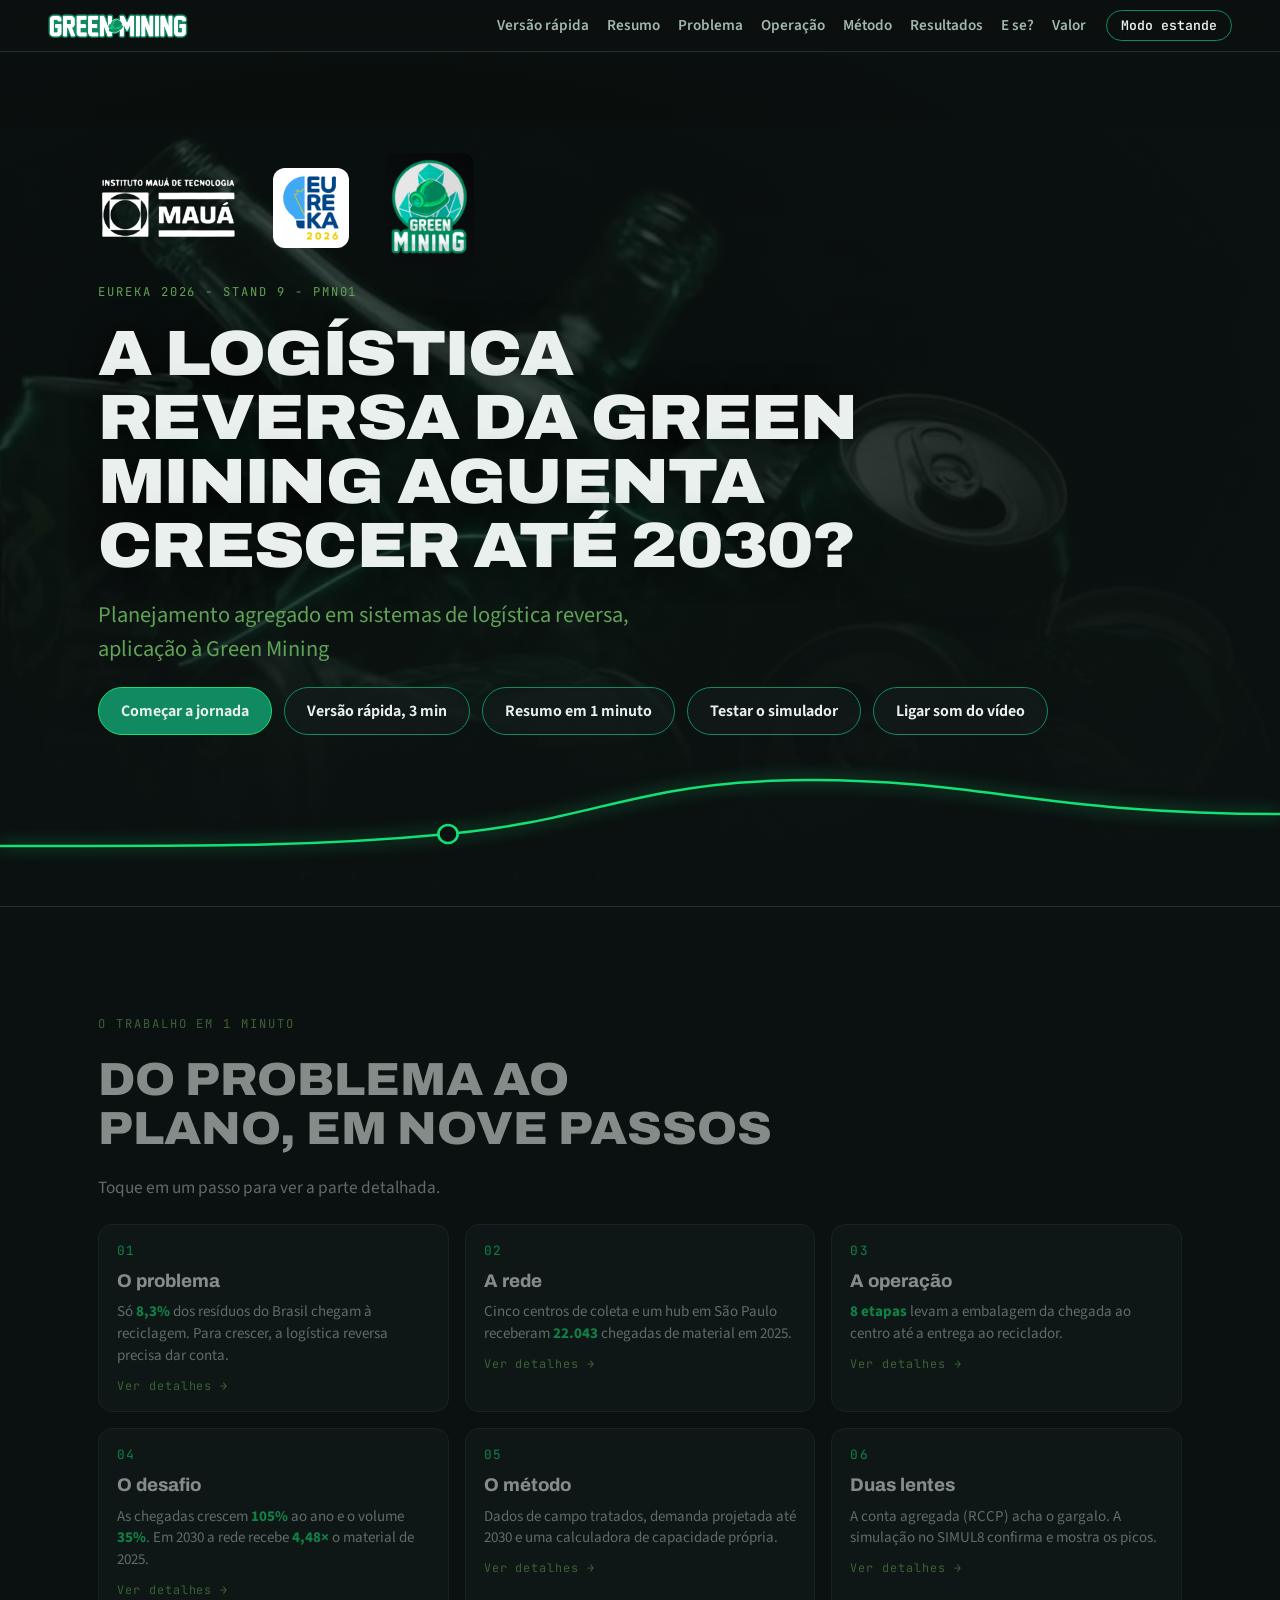
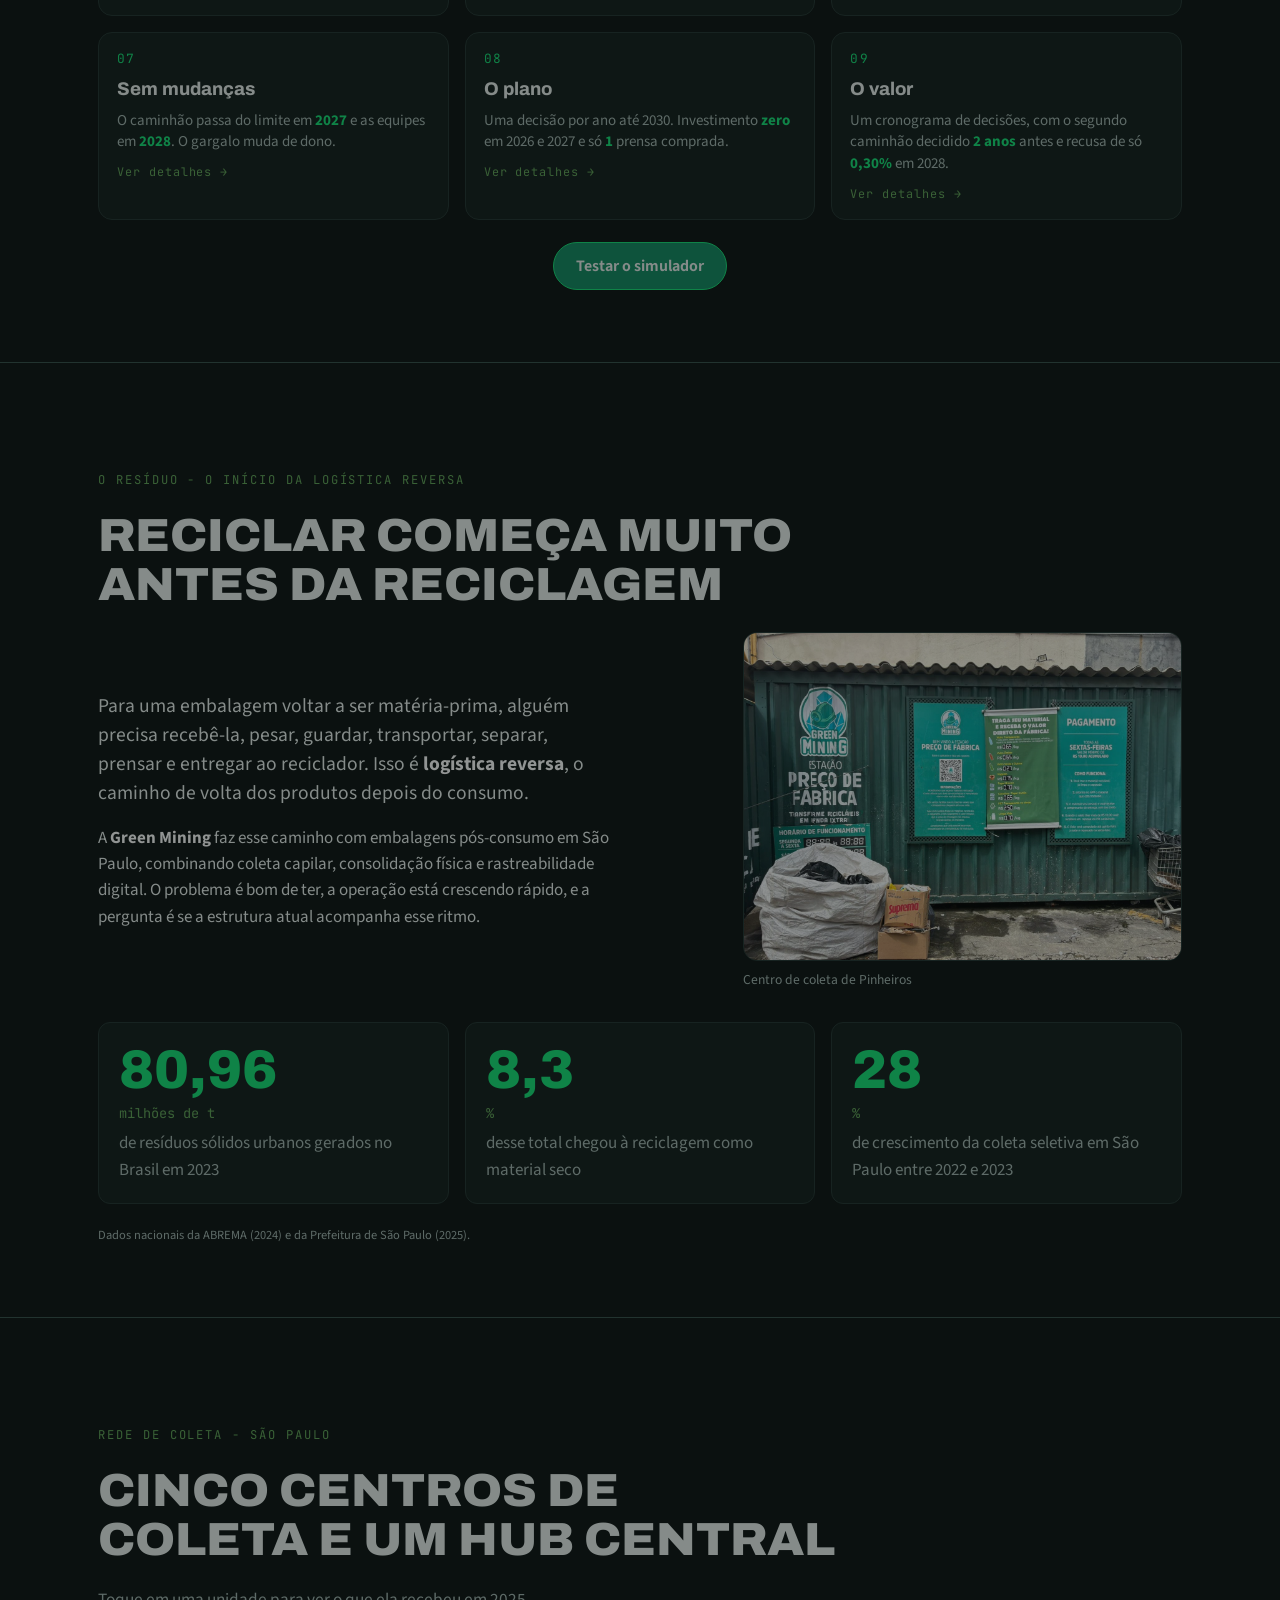
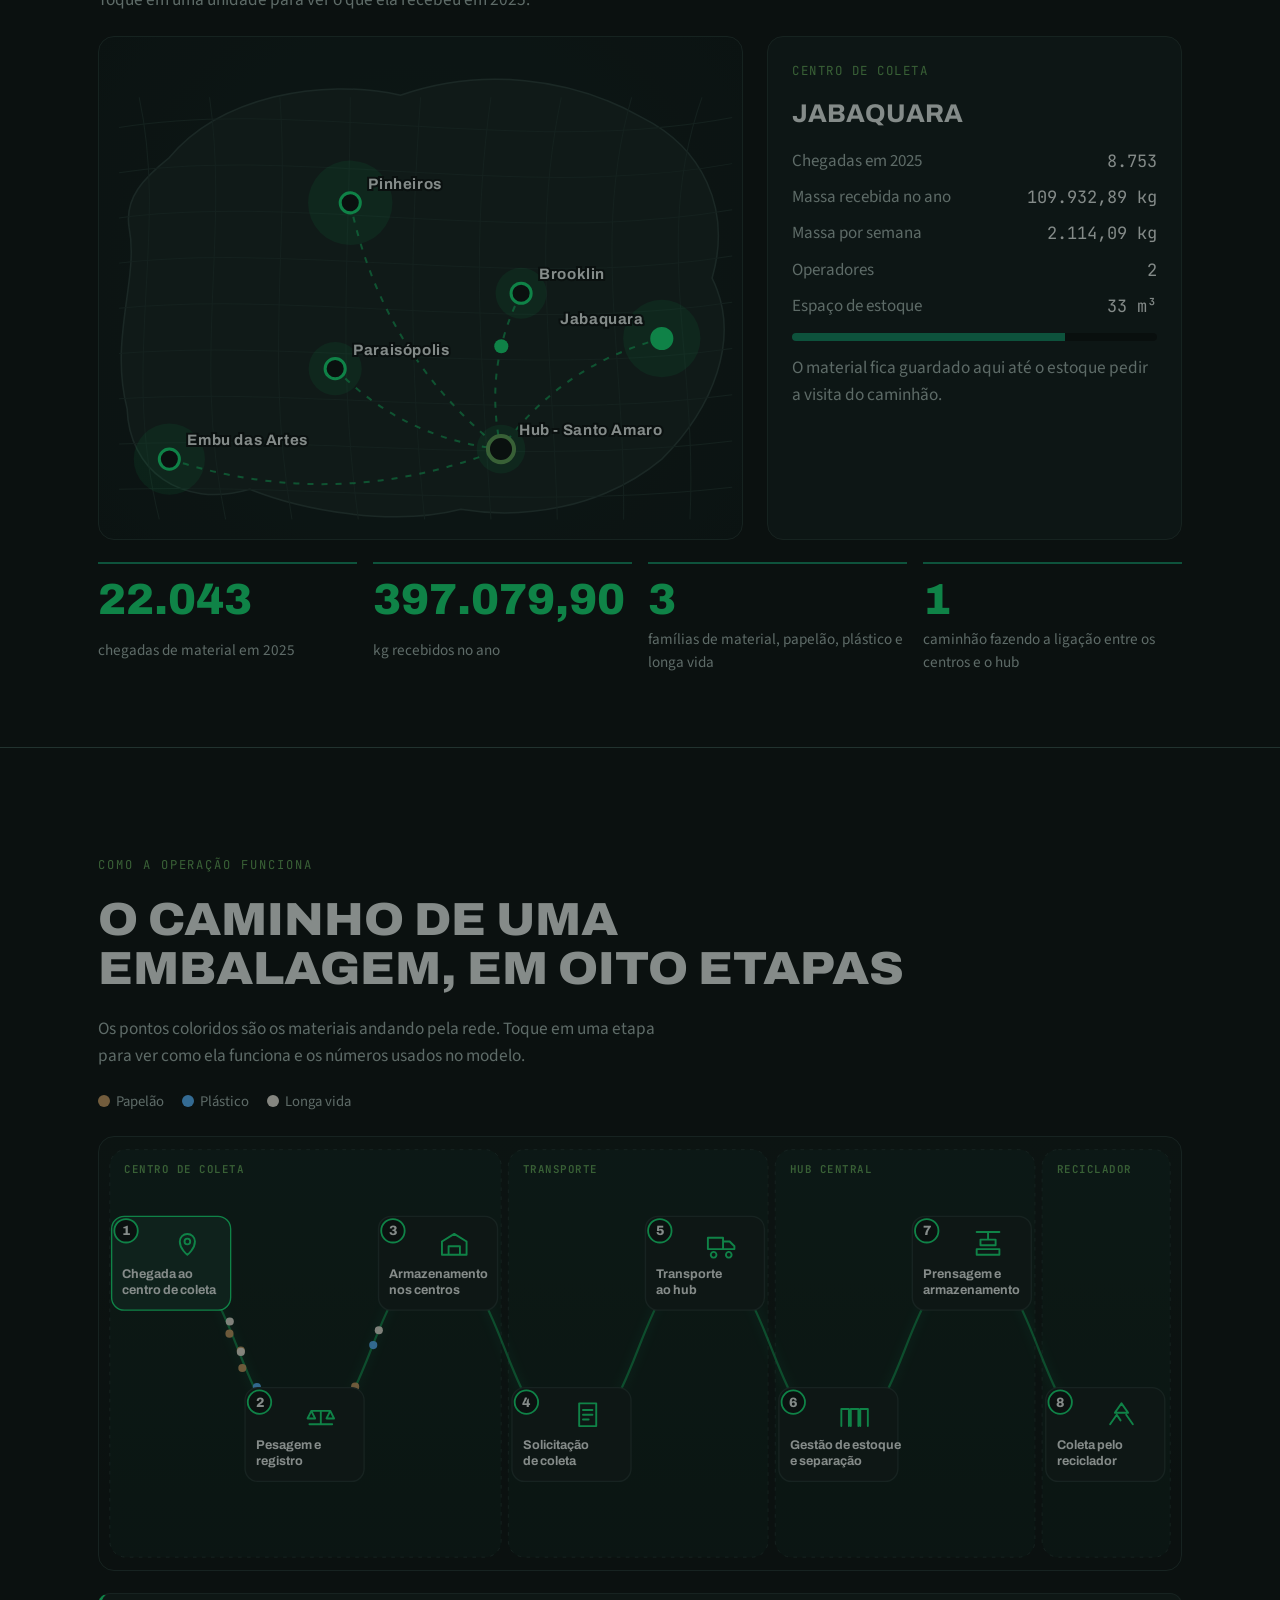
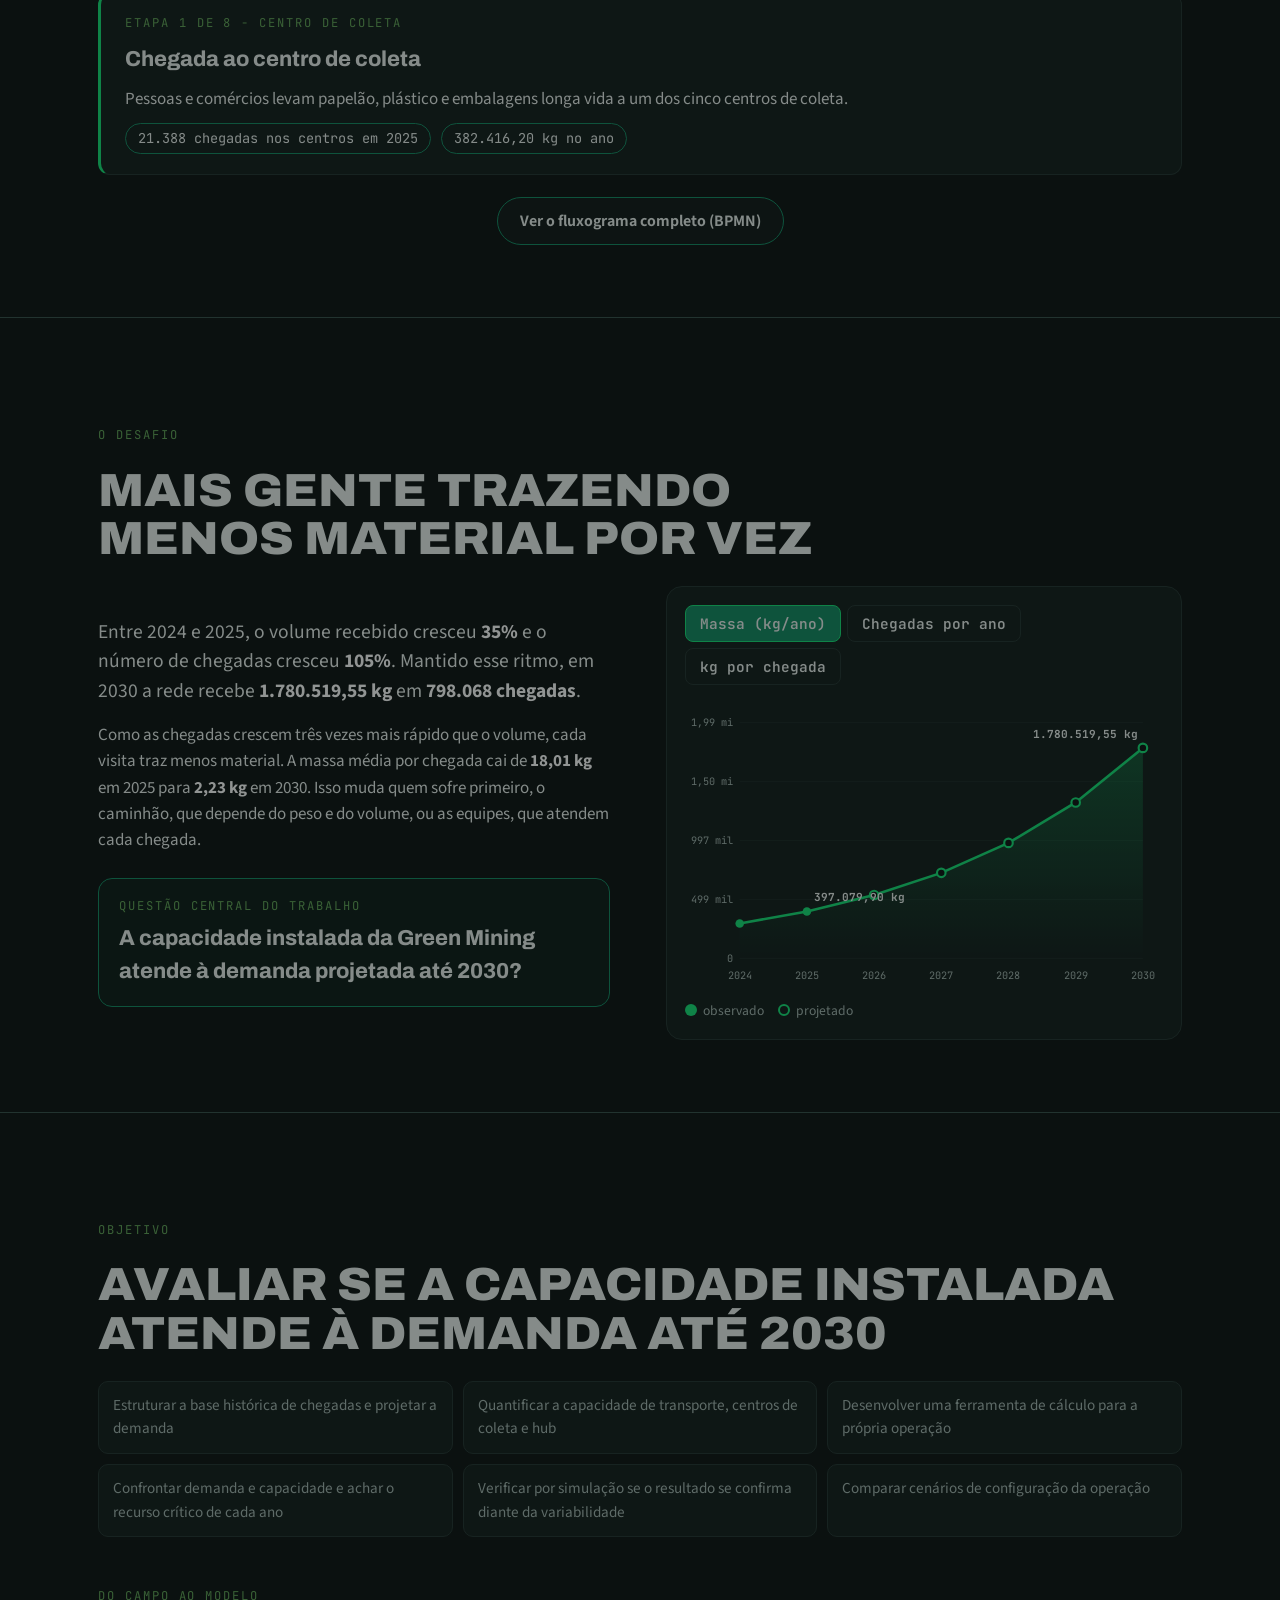
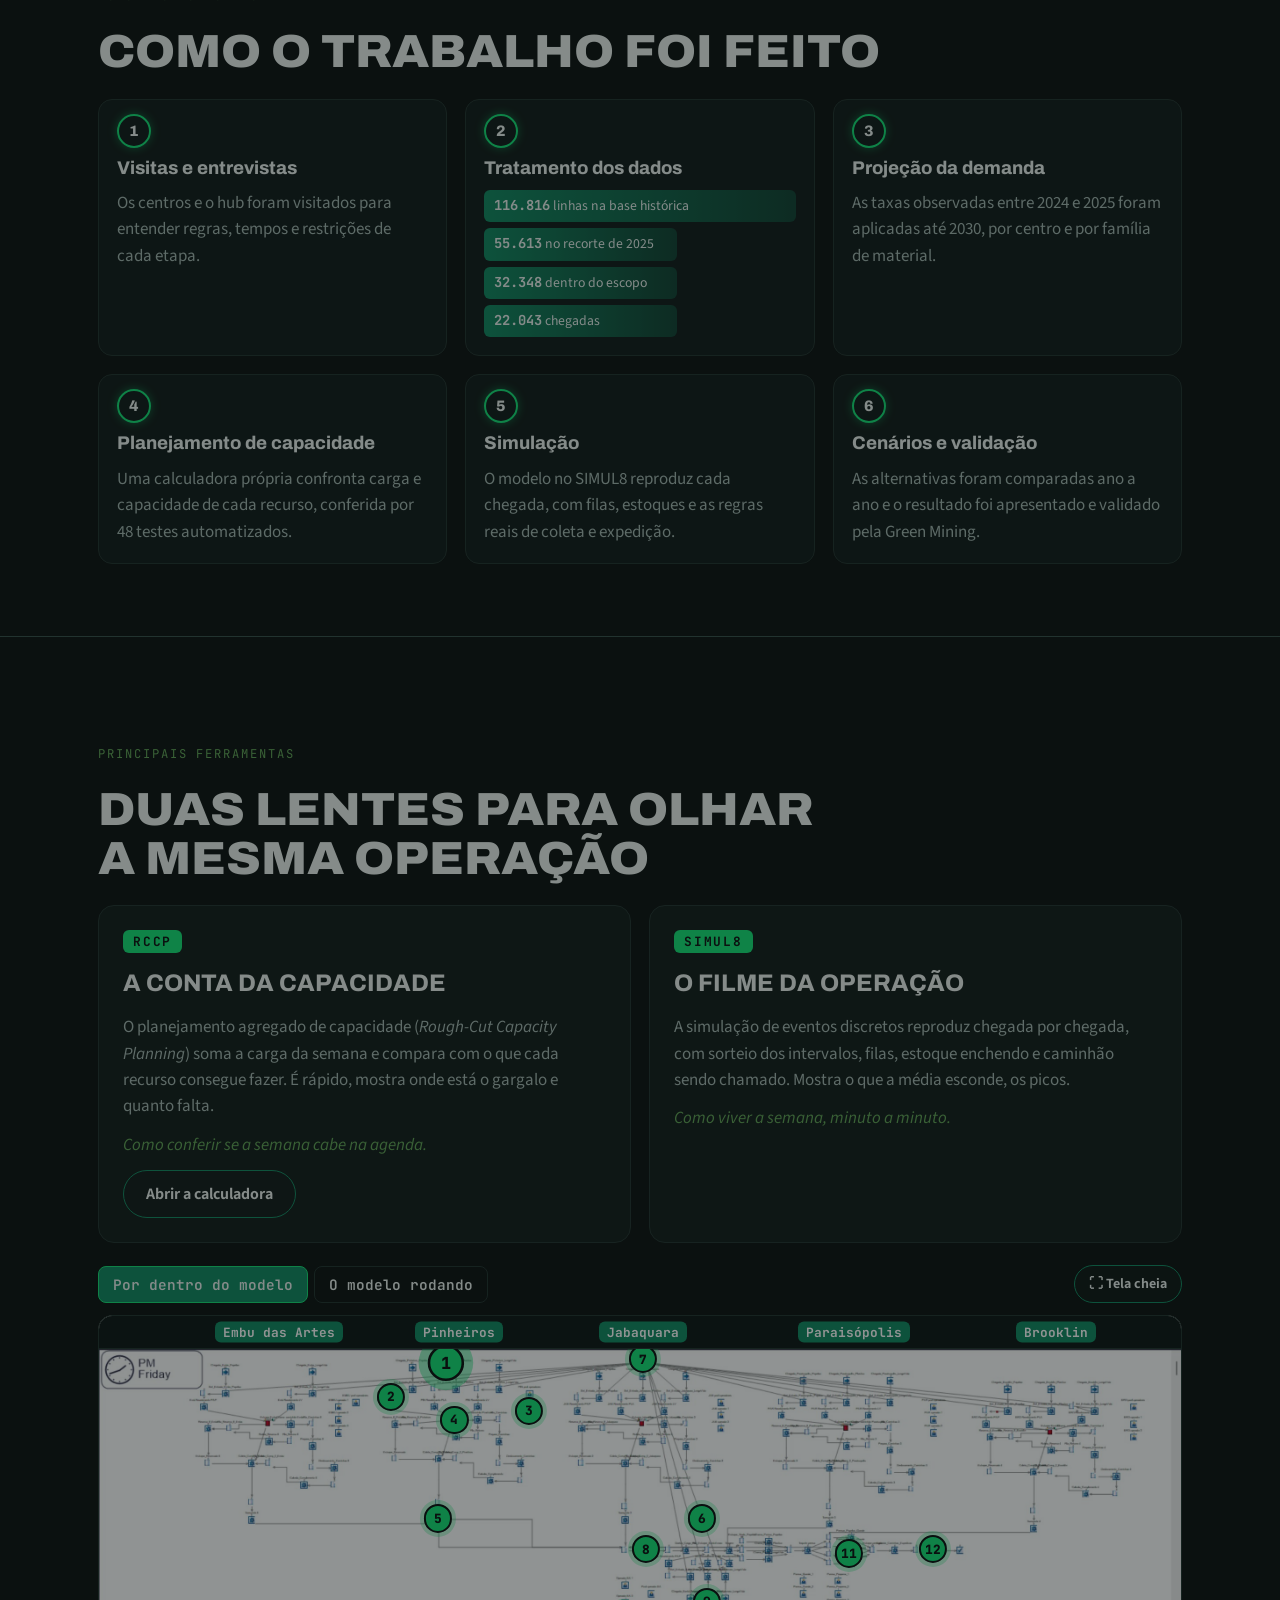
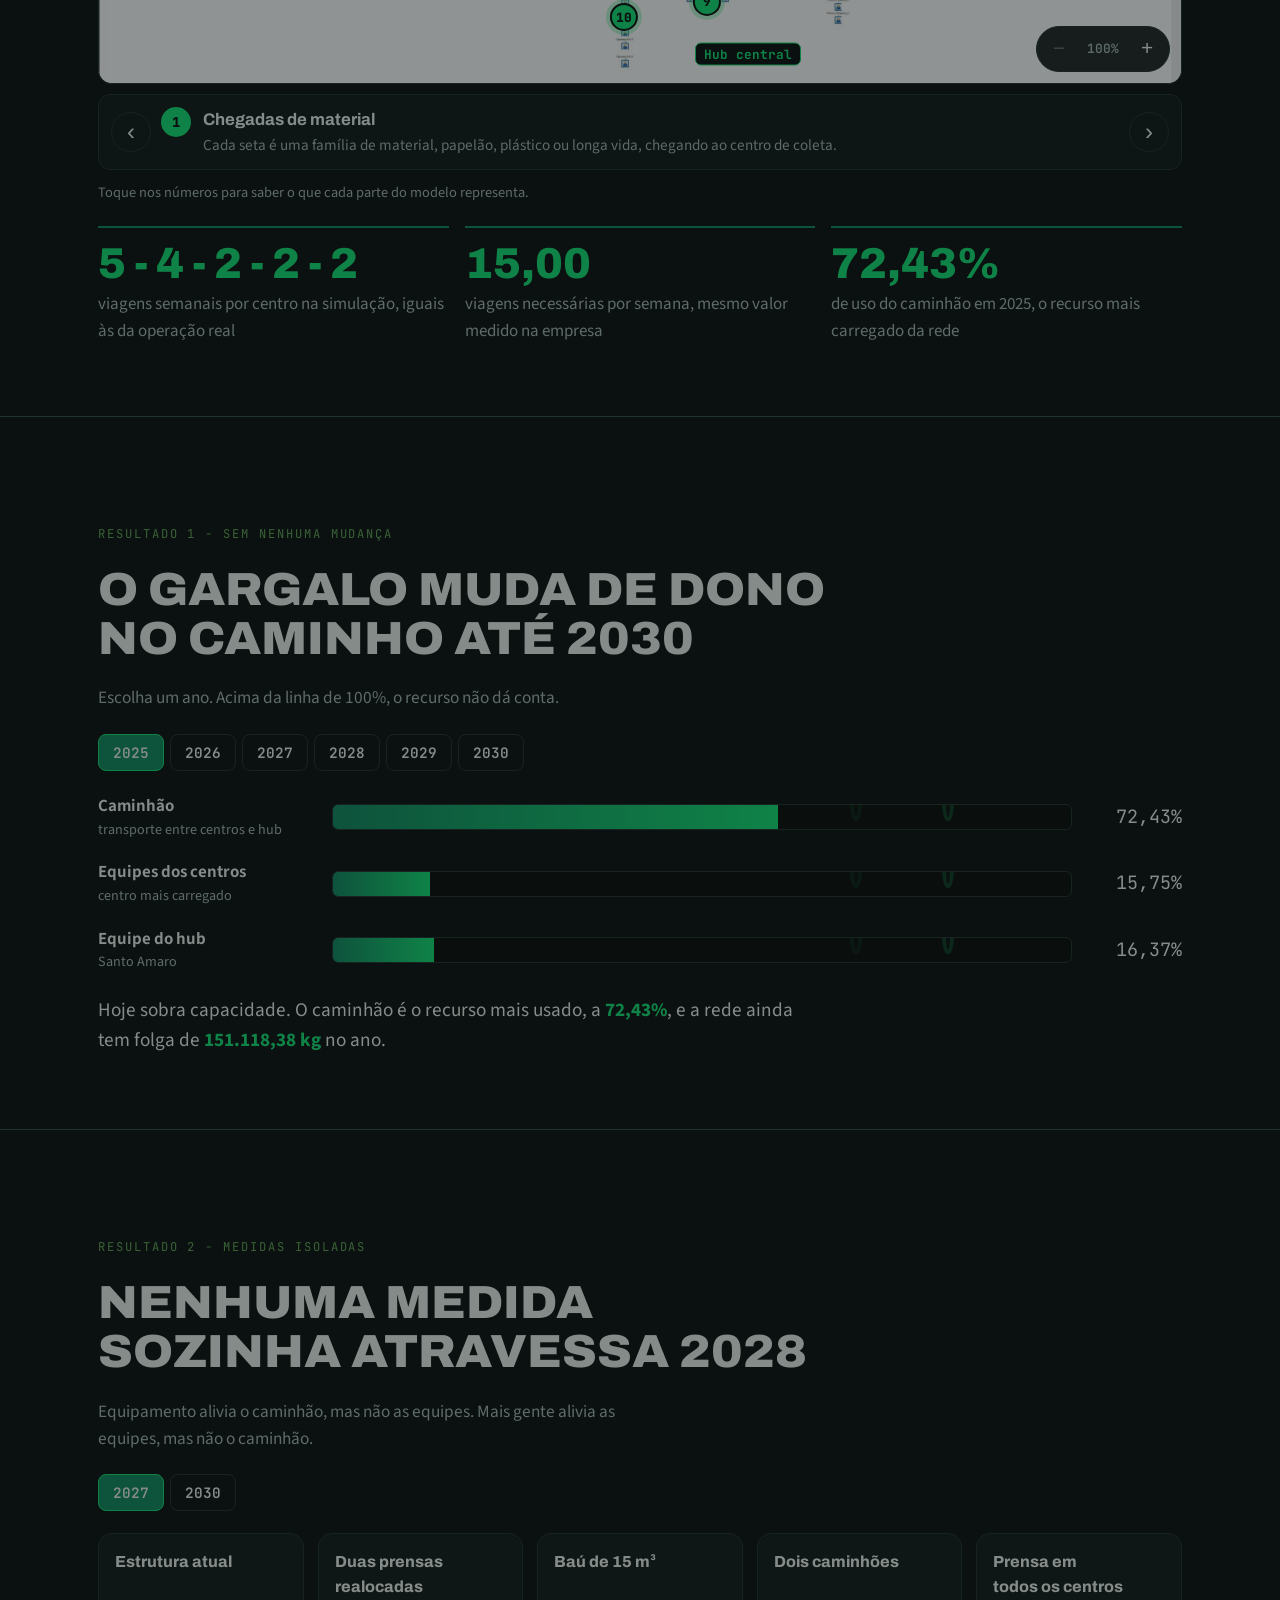
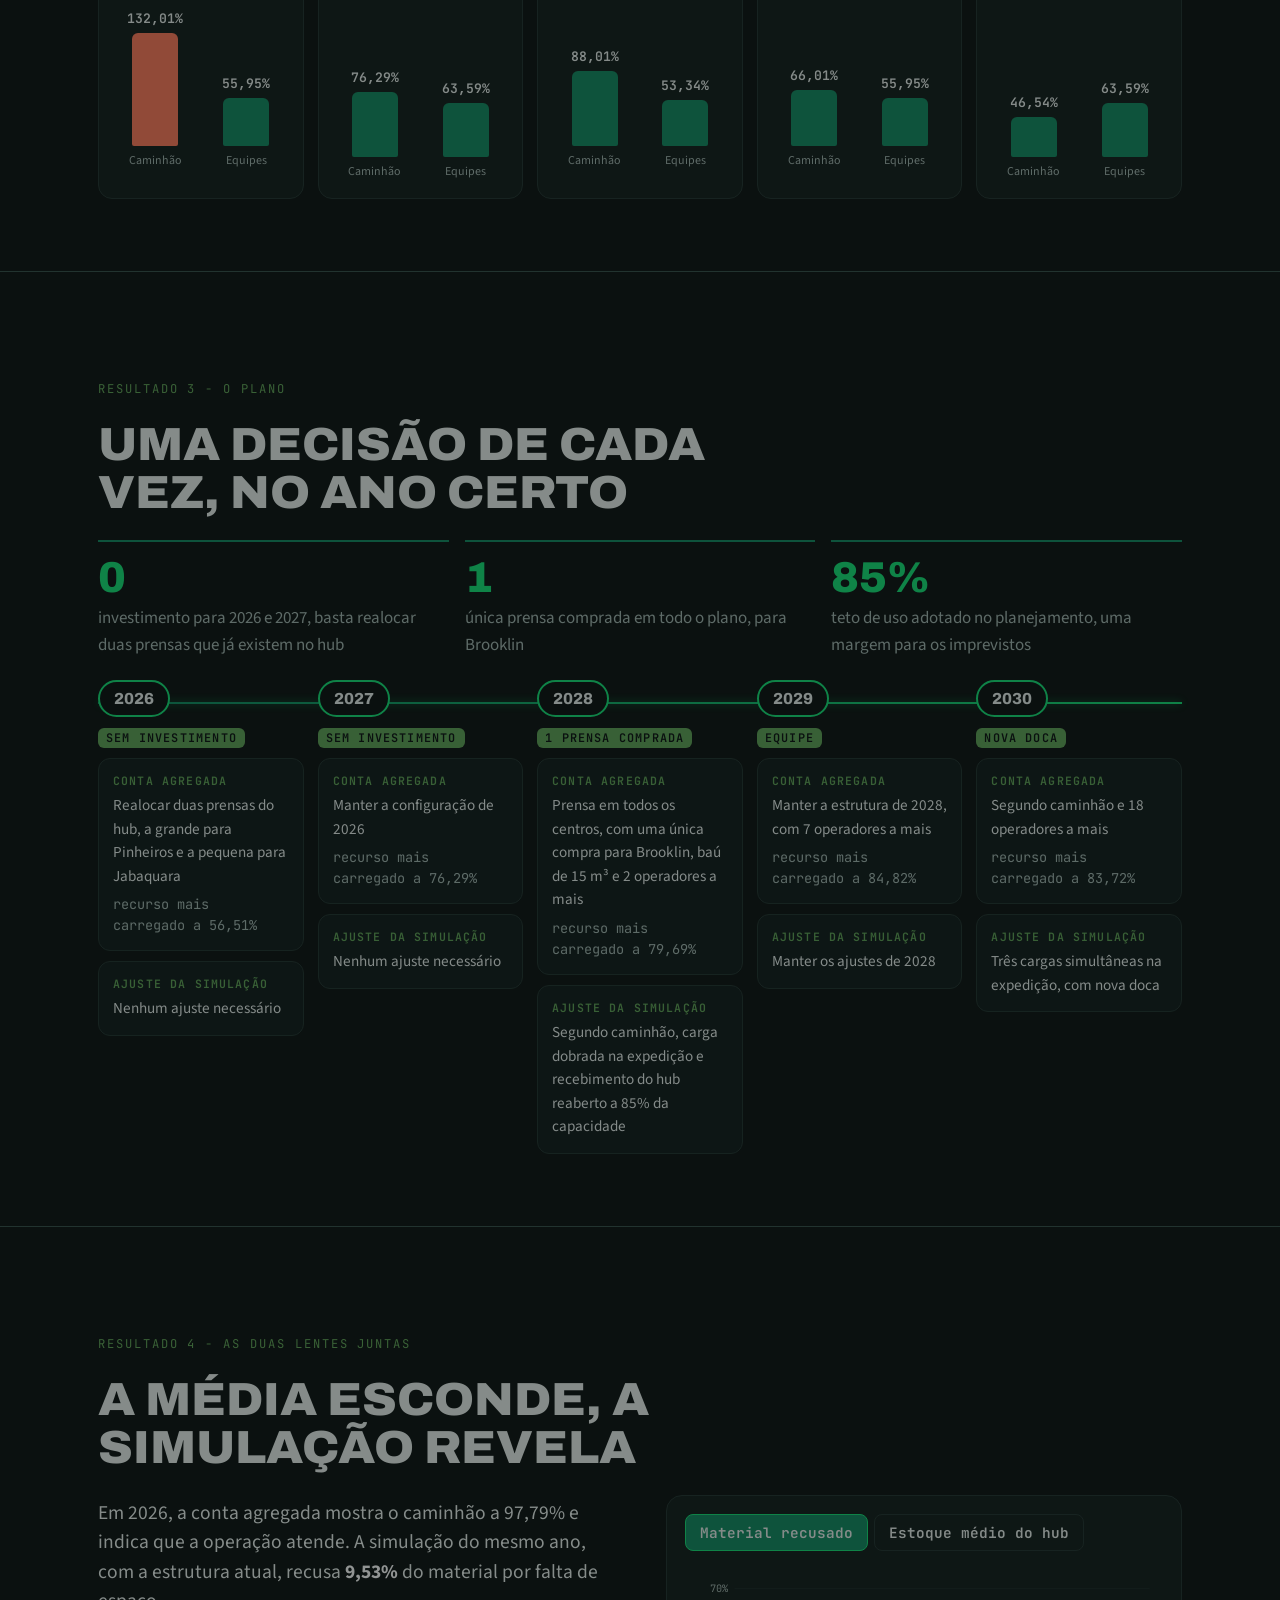
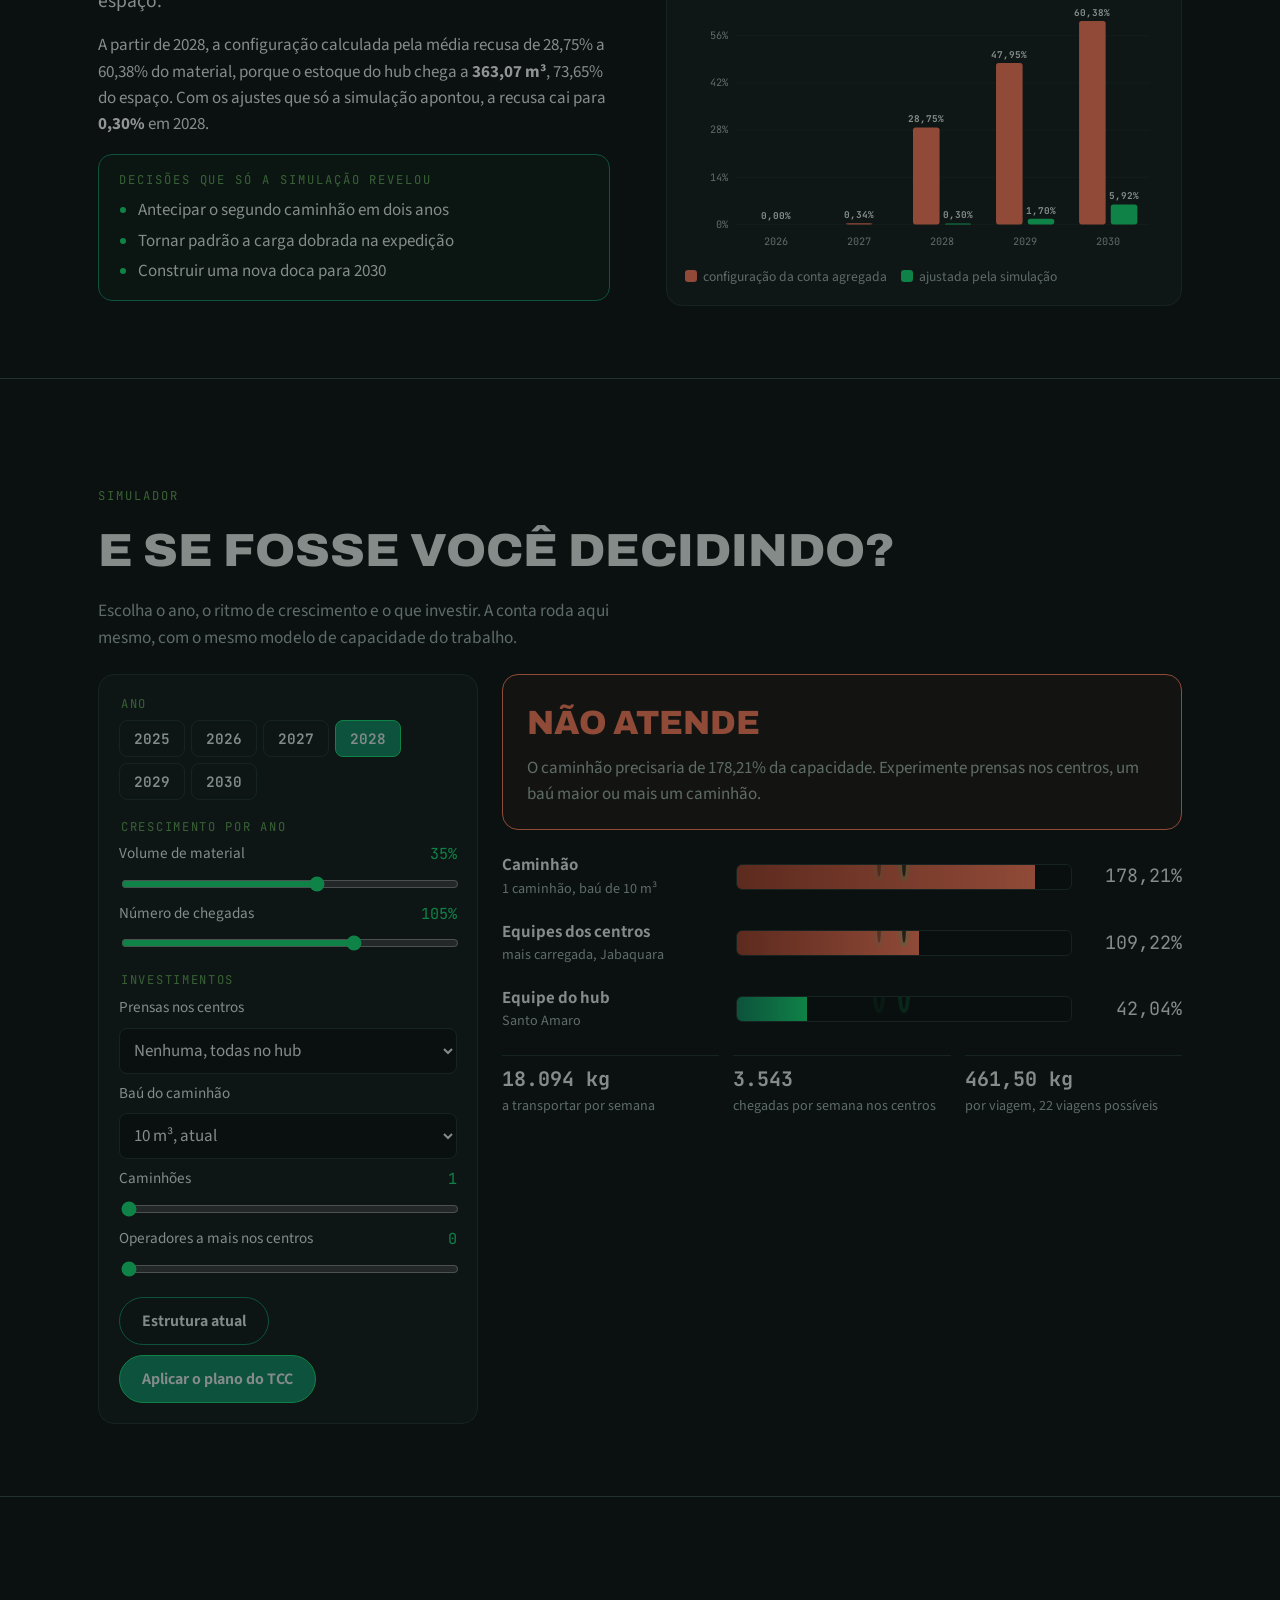
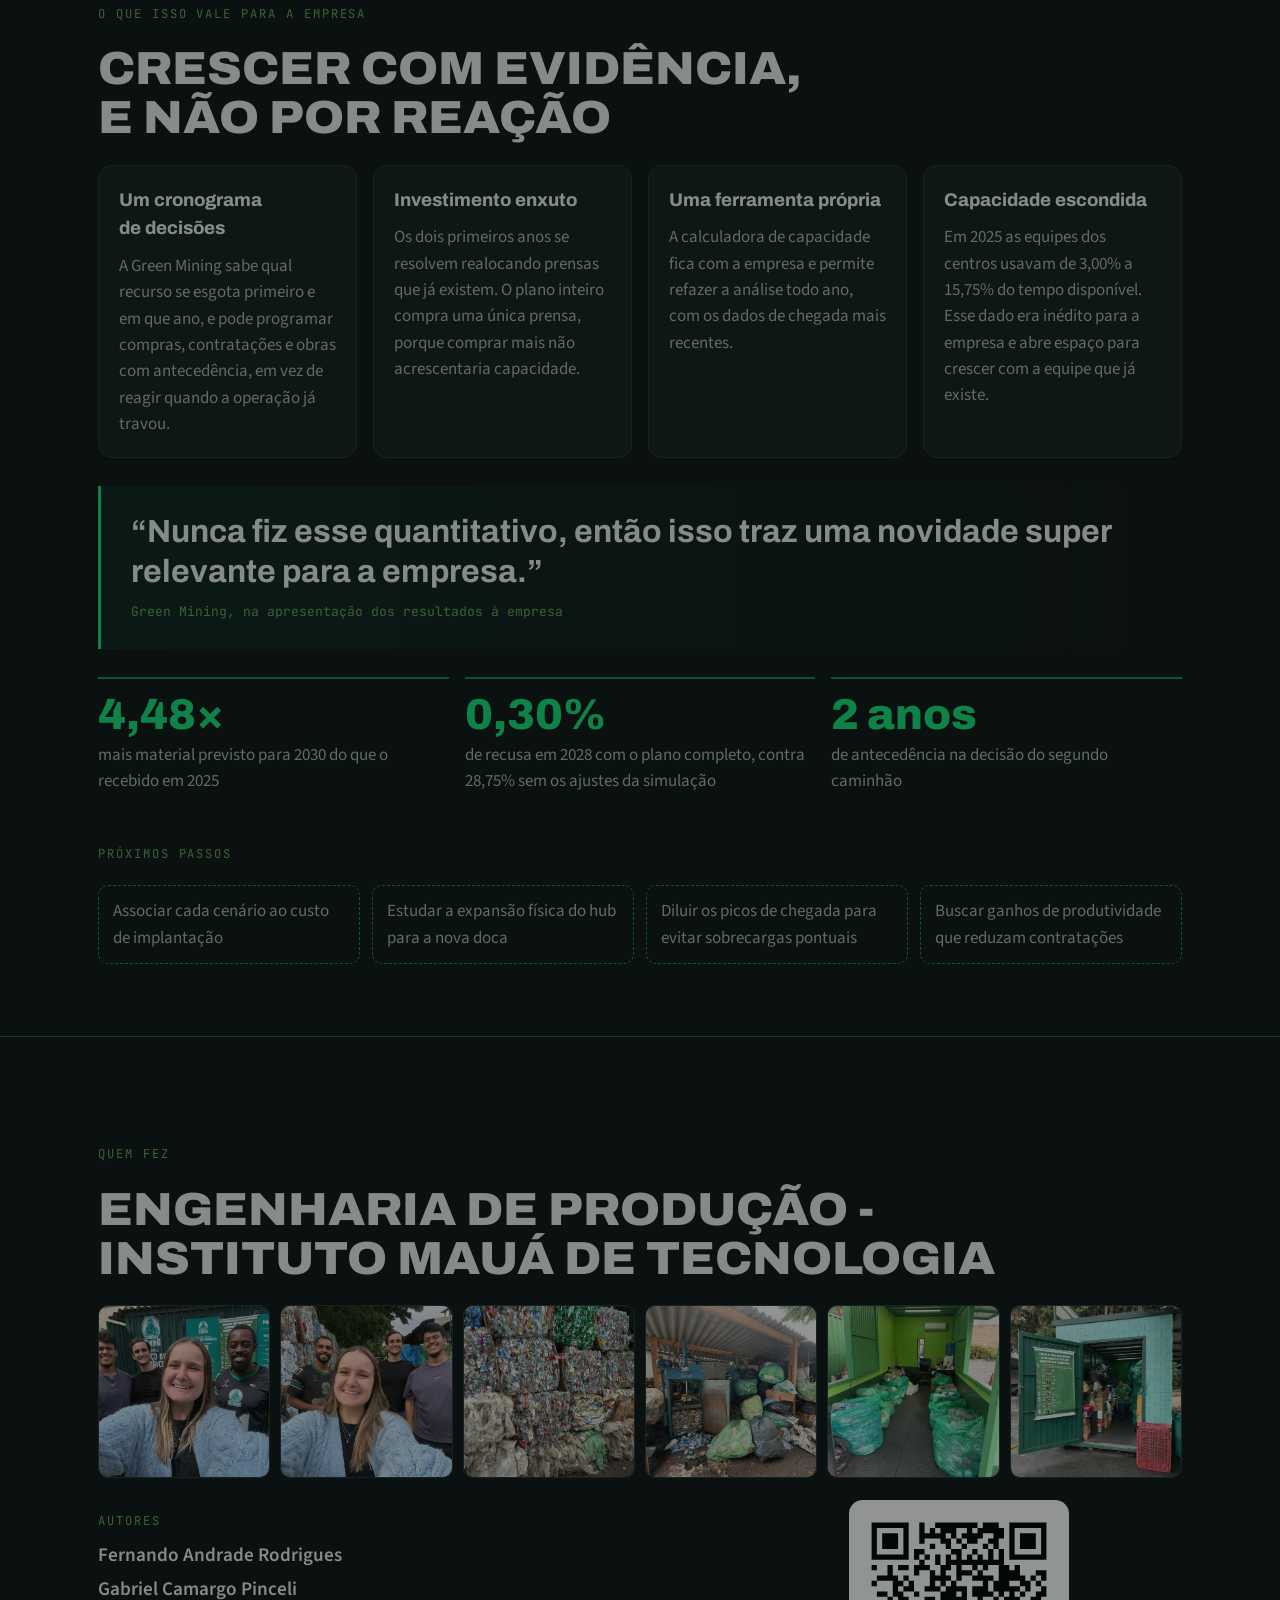
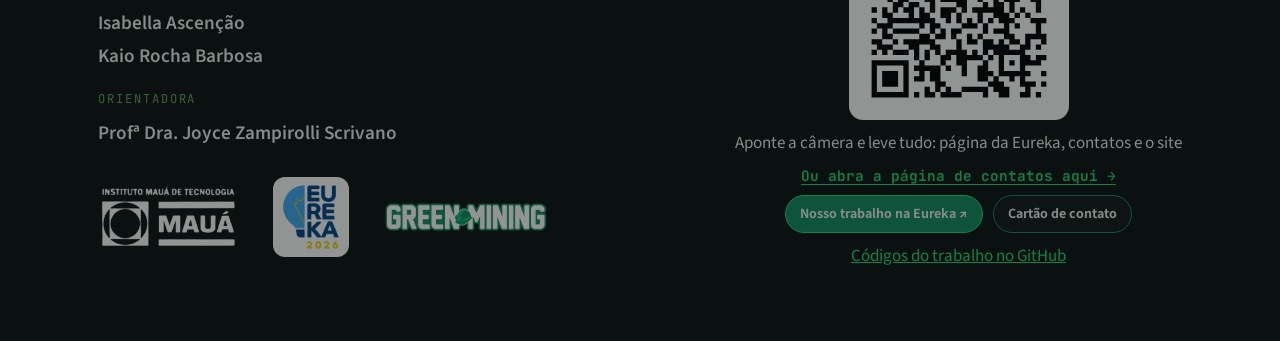
==== commit 55150d8a: "Como chegar vira cartão que abre, com mapa em tela cheia; rótulos do mapa ajustados; acesso à página" ====
--- a/index.html
+++ b/index.html
@@ -13,7 +13,7 @@
 <link rel="preconnect" href="https://fonts.googleapis.com">
 <link rel="preconnect" href="https://fonts.gstatic.com" crossorigin>
 <link rel="stylesheet" href="https://fonts.googleapis.com/css2?family=Archivo:wdth,wght@75..125,500..900&family=Source+Sans+3:ital,wght@0,400;0,600;0,700;1,400&family=JetBrains+Mono:wght@400;600&display=swap">
-<link rel="stylesheet" href="assets/css/style.css?v=20261015c">
+<link rel="stylesheet" href="assets/css/style.css?v=20261015d">
 </head>
 <body>
 
@@ -469,14 +469,15 @@
         <p class="olho">Orientadora</p>
         <ul><li>Profª Dra. Joyce Zampirolli Scrivano</li></ul>
         <div class="logos logos-rodape">
-          <img src="assets/img/logo-maua.png" alt="Instituto Mauá de Tecnologia" class="logo-maua">
-          <img src="assets/img/logo-eureka.png" alt="Eureka 2026" class="logo-eureka">
-          <img src="assets/img/logo-green-mining.png" alt="Green Mining" class="logo-gm">
+          <a href="https://www.maua.br" target="_blank" rel="noopener"><img src="assets/img/logo-maua.png" alt="Instituto Mauá de Tecnologia" class="logo-maua"></a>
+          <a href="https://eureka.maua.br" target="_blank" rel="noopener"><img src="assets/img/logo-eureka.png" alt="Eureka 2026" class="logo-eureka"></a>
+          <a href="https://greenmining.com.br" target="_blank" rel="noopener"><img src="assets/img/logo-green-mining.png" alt="Green Mining" class="logo-gm"></a>
         </div>
       </div>
       <div class="qr">
         <img src="assets/img/qr-contato.svg" alt="QR code com a página da Eureka, os contatos da equipe e este site" width="220" height="220">
         <p>Aponte a câmera e leve tudo: página da Eureka, contatos e o site</p>
+        <a class="qr-abrir" href="contato/">Ou abra a página de contatos aqui →</a>
         <div class="ponte">
           <a class="botao botao-mini botao-cheio" data-eureka href="#">Nosso trabalho na Eureka ↗</a>
           <button type="button" class="botao botao-mini" data-abre-contato>Cartão de contato</button>
@@ -526,6 +527,6 @@
 <script src="assets/js/dados.js?v=20261015a"></script>
 <script src="assets/js/simulador.js?v=20261015a"></script>
 <script src="assets/js/app.js?v=20261015a"></script>
-<script src="assets/js/contato.js?v=20261015c"></script>
+<script src="assets/js/contato.js?v=20261015d"></script>
 </body>
 </html>
--- a/assets/css/style.css
+++ b/assets/css/style.css
@@ -505,3 +505,28 @@
 .levar-passos li::before { content: counter(passo); width: 30px; height: 30px; border-radius: 50%; display: grid; place-items: center; border: 1px solid var(--gm); font: 700 .9rem var(--f-dado); color: var(--texto); transition: background .3s; }
 .levar-passos li.atual { color: var(--texto); }
 .levar-passos li.atual::before { background: var(--gm); border-color: var(--neon); }
+/* Como chegar em formato de cartão que abre */
+.levar-dobra { display: block; padding: 0; }
+.levar-dobra > summary { list-style: none; display: flex; justify-content: space-between; align-items: center; gap: 12px; padding: 16px 18px; cursor: pointer; }
+.levar-dobra > summary::-webkit-details-marker { display: none; }
+.levar-dobra > summary b { transition: transform .25s; }
+.levar-dobra[open] > summary b { transform: rotate(180deg); }
+.levar-dobra .levar-mapa { margin: 0; padding: 0 12px 14px; }
+.mapa-topo { display: flex; justify-content: space-between; align-items: center; gap: 10px; }
+.mapa-titulo { font: 600 .78rem var(--f-dado); color: var(--suave); text-transform: uppercase; letter-spacing: .06em; }
+.mapa-cheia { font: 600 .82rem var(--f-dado); color: var(--texto); background: var(--gm); border: 1px solid var(--neon); border-radius: 999px; padding: 7px 14px; cursor: pointer; white-space: nowrap; }
+.mapa-dica { display: none; margin: 0; color: var(--suave); font-size: .85rem; text-align: center; }
+.levar-mapa.mapa-tela-cheia { position: fixed; inset: 0; z-index: 1000; margin: 0; background: var(--chao); display: flex; flex-direction: column; gap: 10px; padding: max(12px, env(safe-area-inset-top)) max(12px, env(safe-area-inset-right)) max(12px, env(safe-area-inset-bottom)) max(12px, env(safe-area-inset-left)); overflow: auto; }
+.levar-mapa.mapa-tela-cheia .mapa-estande { flex: 1 1 auto; min-height: 0; width: 100%; height: 100%; }
+.levar-mapa.mapa-tela-cheia .levar-passos { font-size: .92rem; gap: 6px; }
+@media (orientation: portrait) { .levar-mapa.mapa-tela-cheia .mapa-dica { display: block; } }
+.levar-mapa:fullscreen { background: var(--chao); }
+body.sem-rolagem { overflow: hidden; }
+.qr-abrir { color: var(--neon); font: 600 .9rem var(--f-dado); text-decoration: underline; text-underline-offset: 3px; }
+.logos a { display: inline-flex; line-height: 0; border-radius: 12px; transition: opacity .2s; }
+.logos a:hover { opacity: .85; }
+@media (orientation: landscape) and (max-height: 560px) {
+  .levar-mapa.mapa-tela-cheia { display: grid; grid-template-columns: 1fr minmax(200px, 30%); grid-template-rows: auto minmax(0, 1fr); align-items: center; }
+  .levar-mapa.mapa-tela-cheia .mapa-topo { grid-column: 1 / -1; }
+  .levar-mapa.mapa-tela-cheia .levar-passos { font-size: .86rem; }
+}
